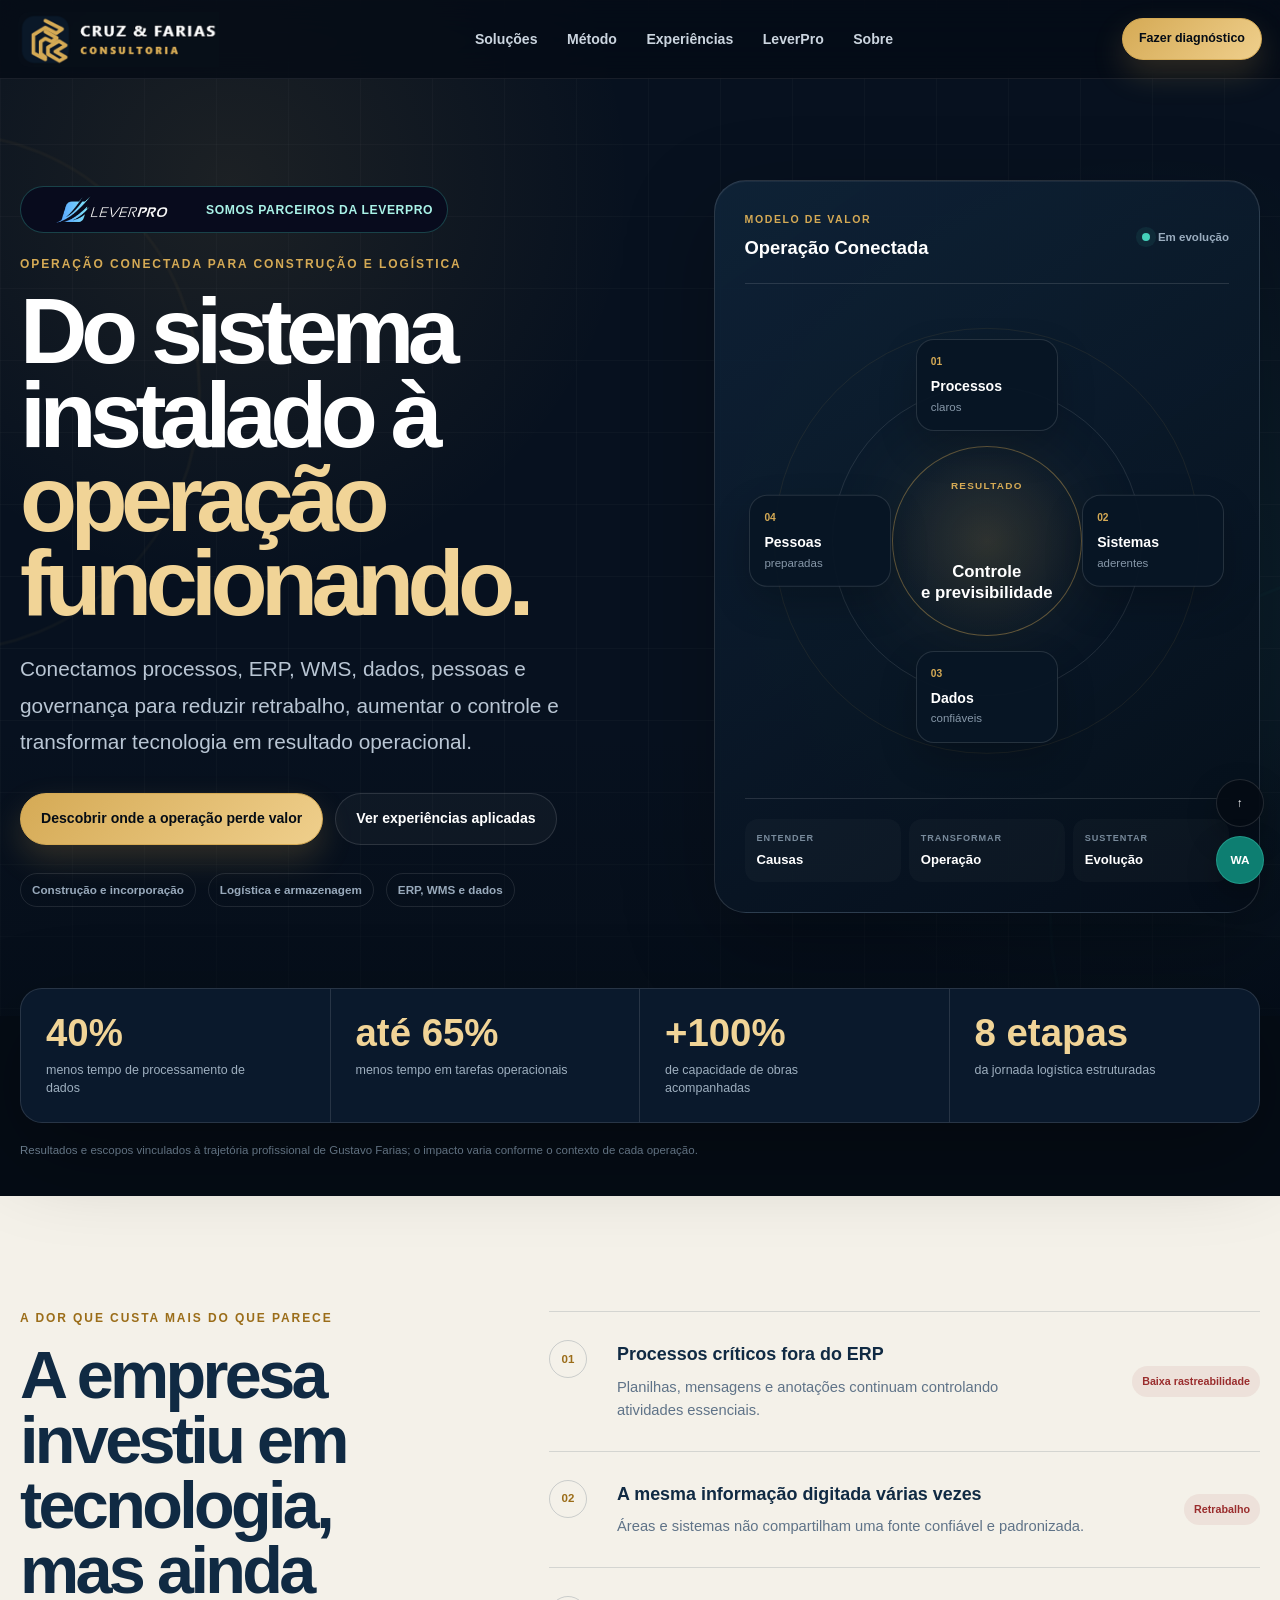
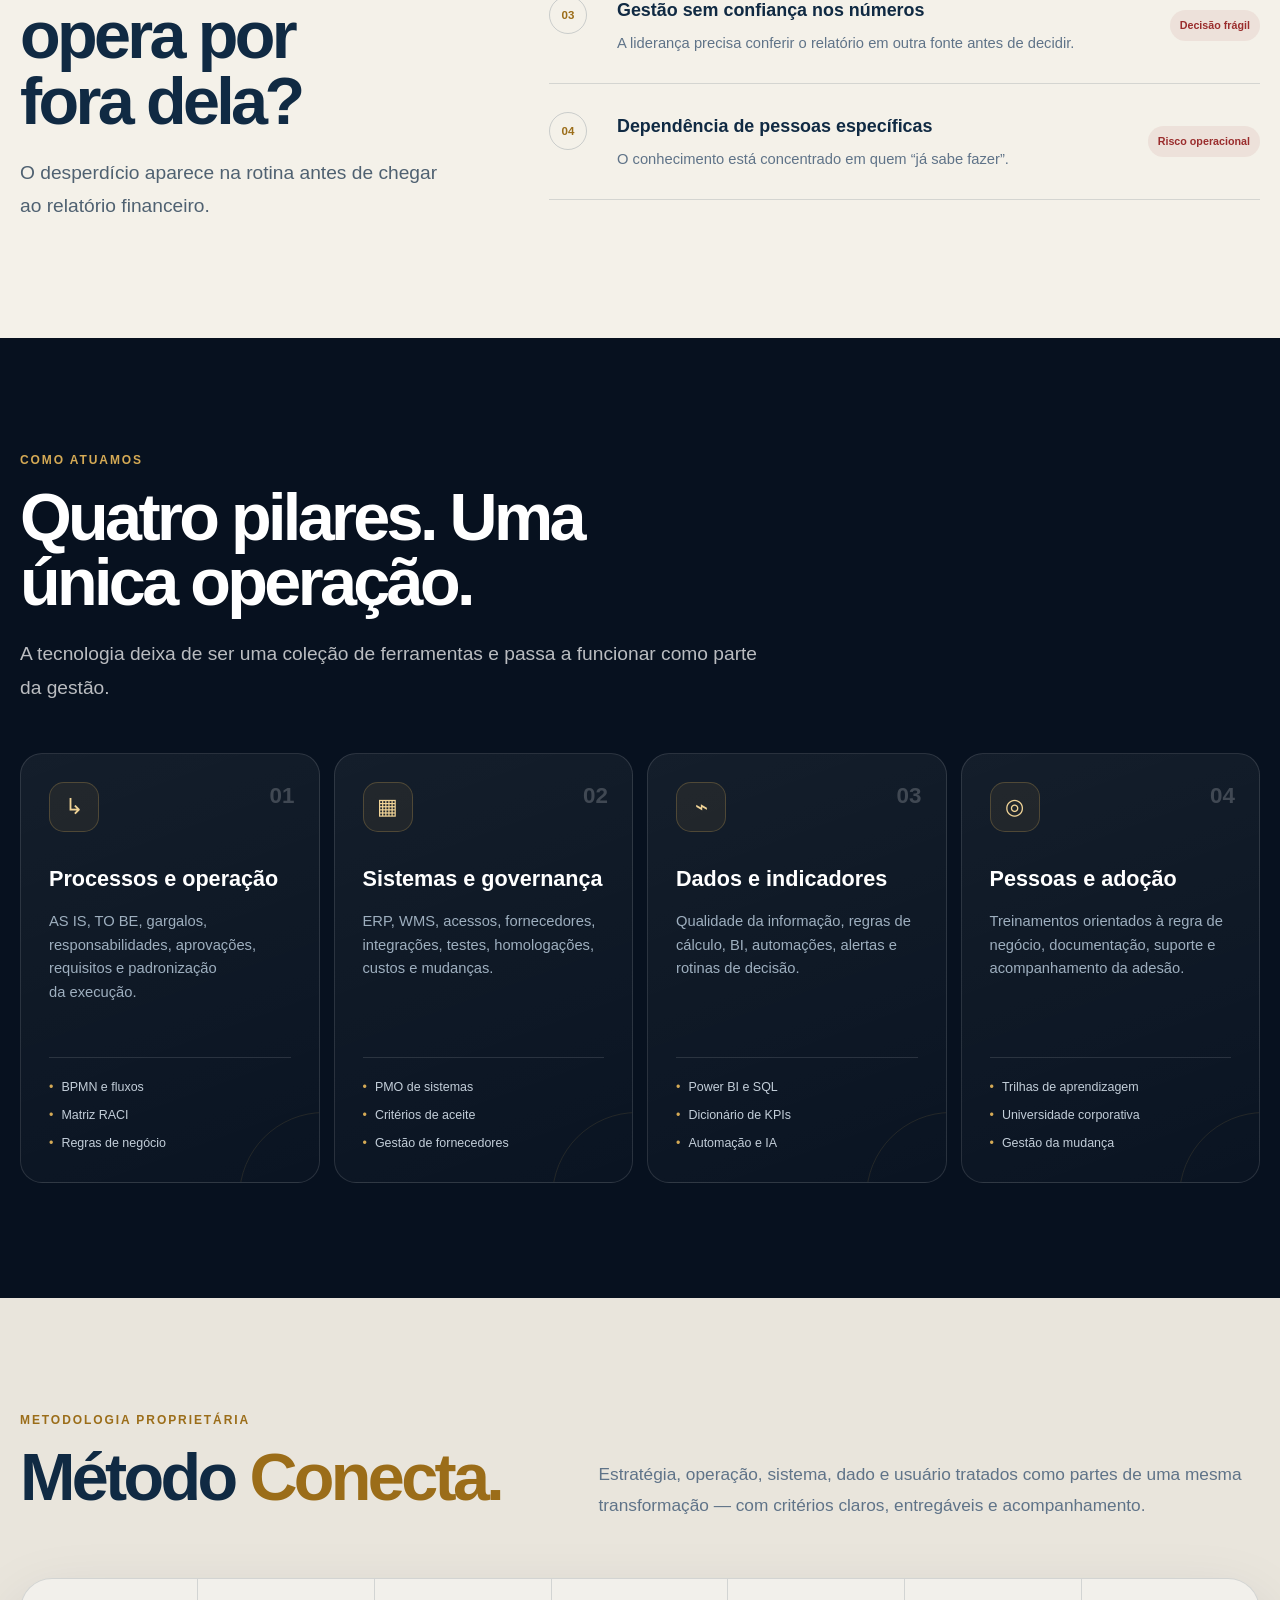
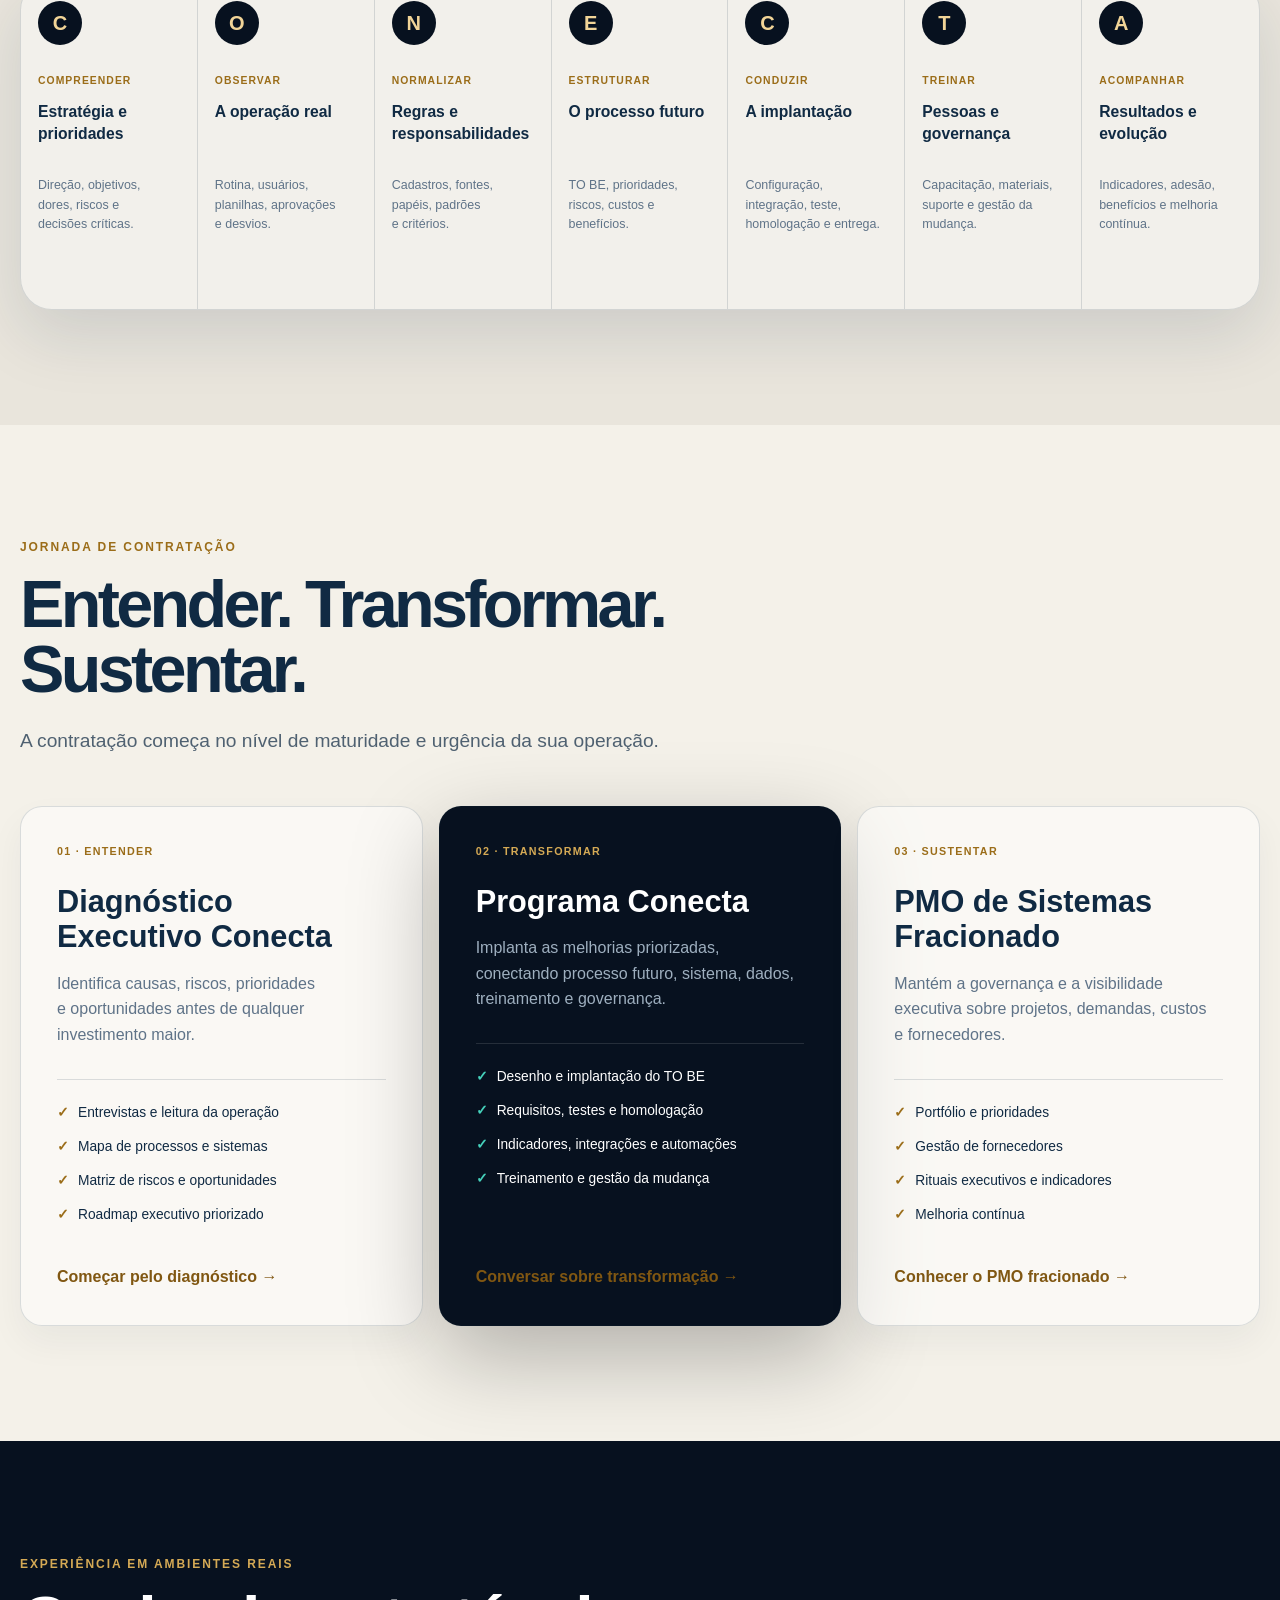
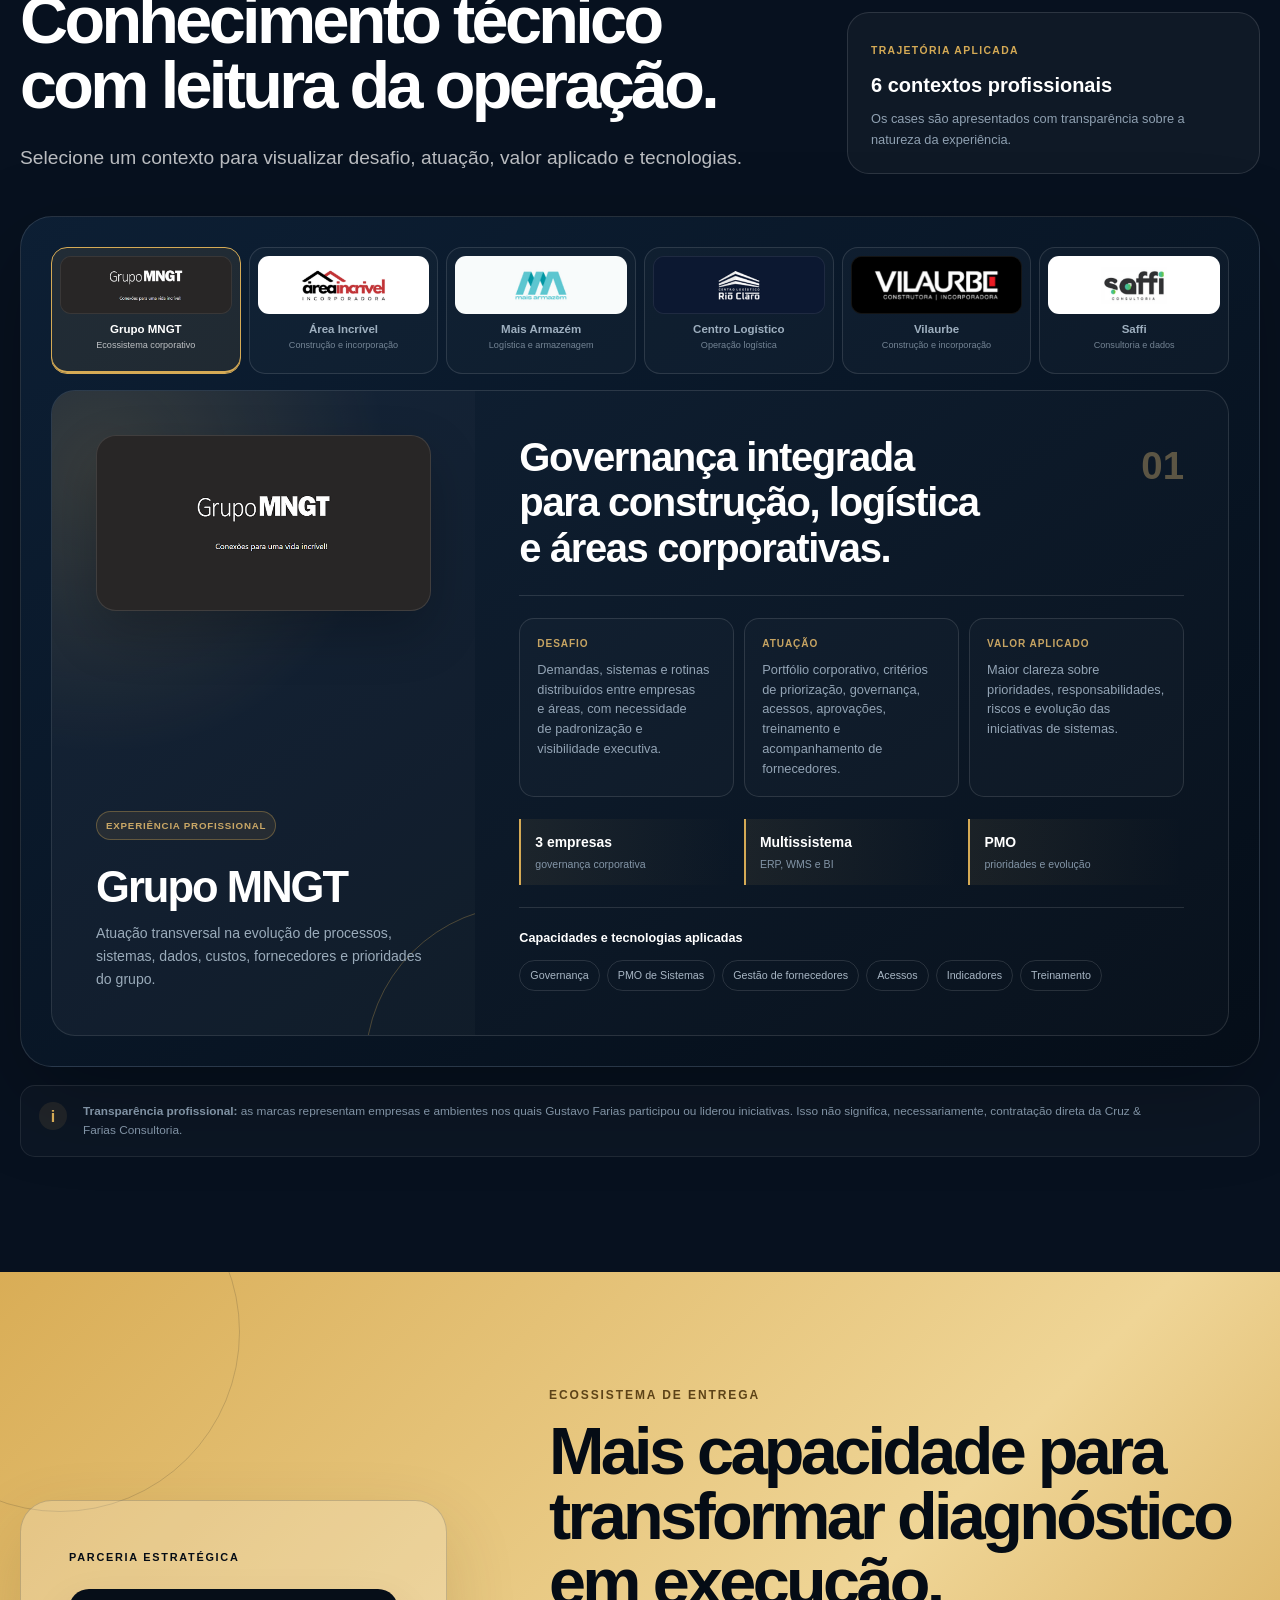
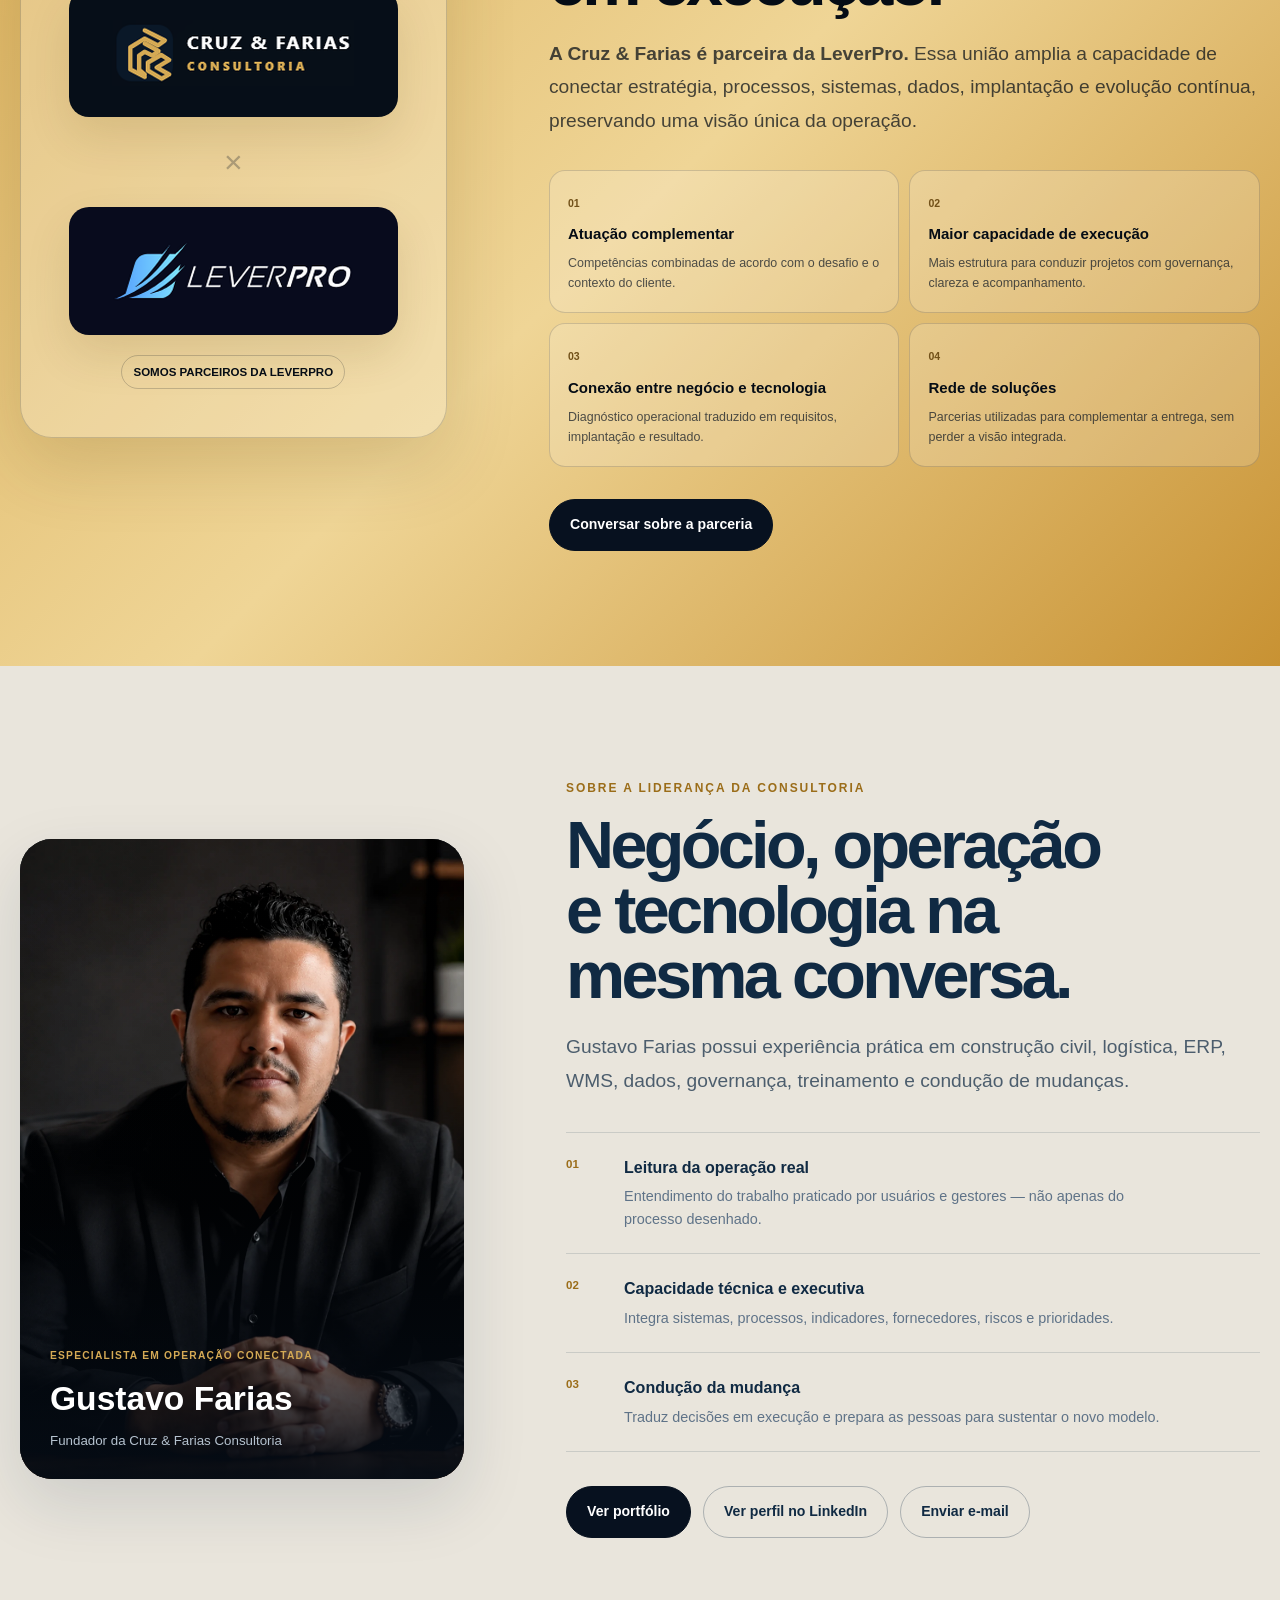
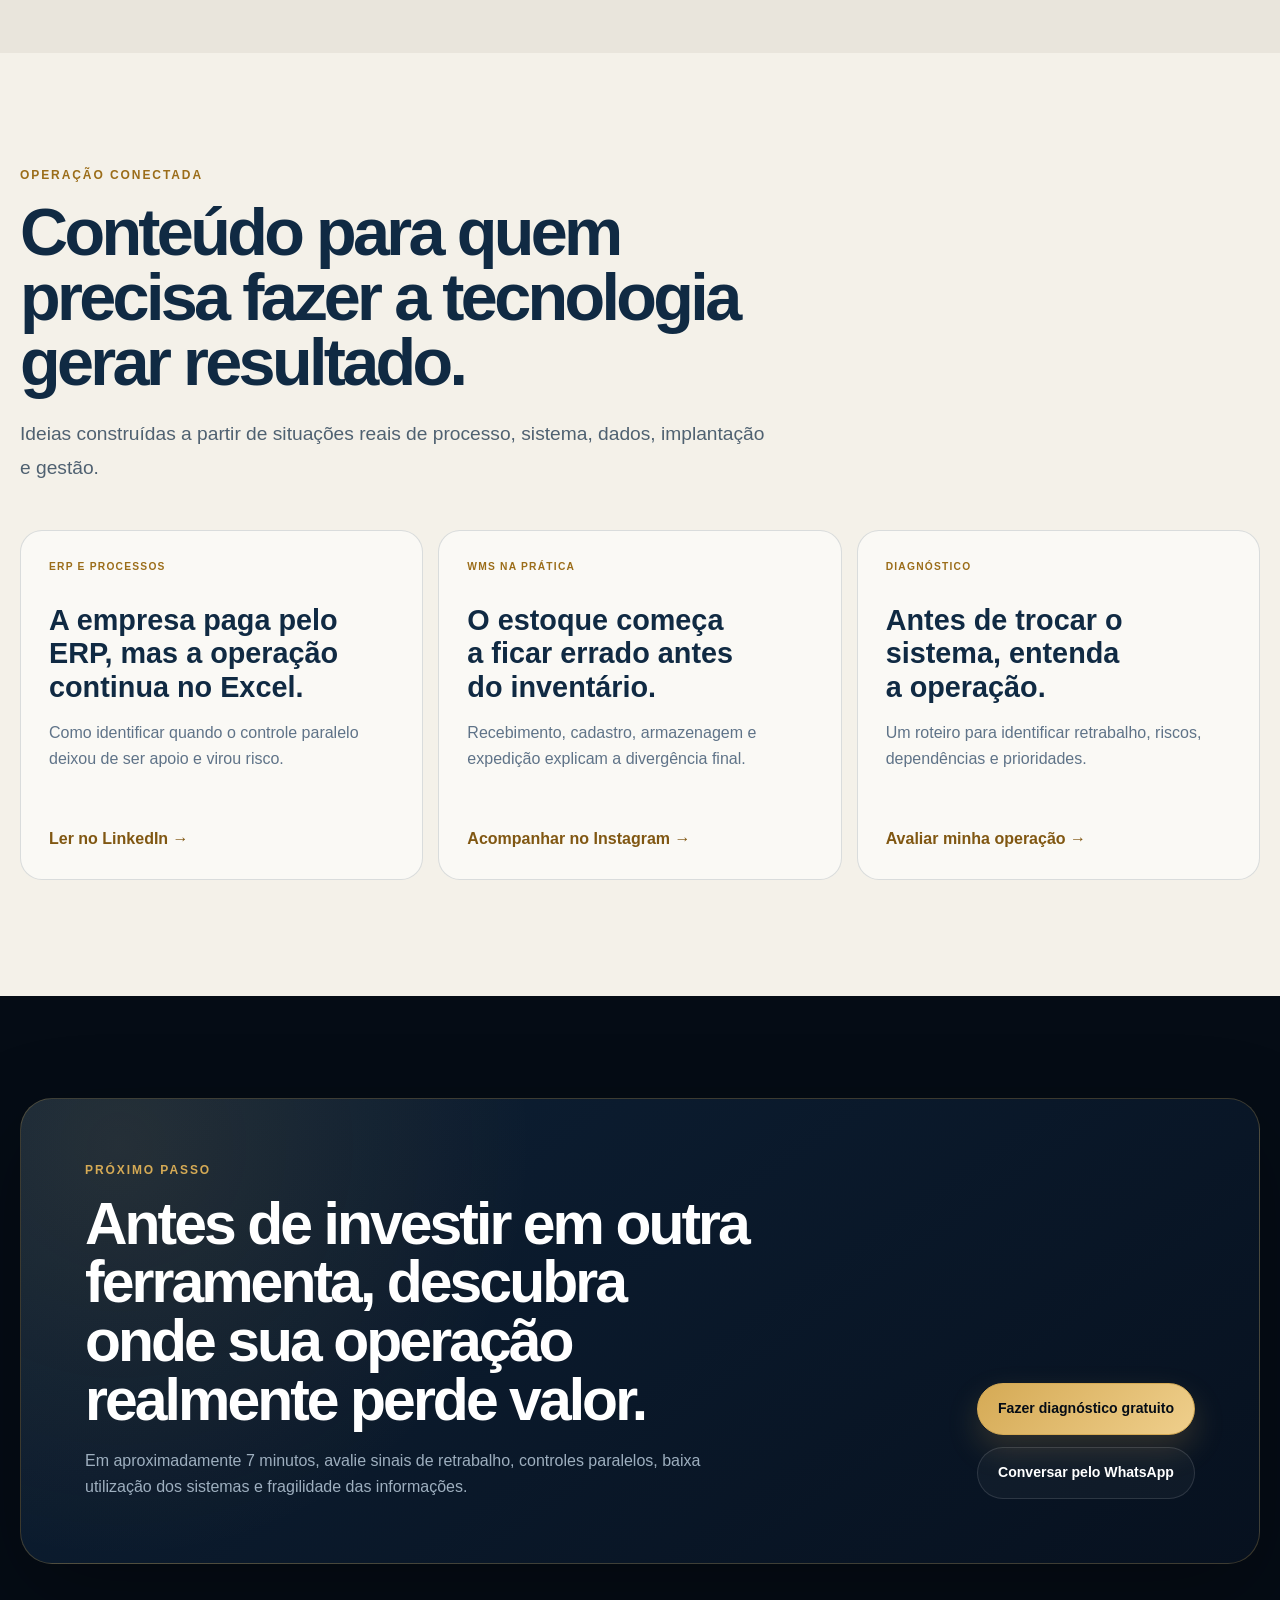
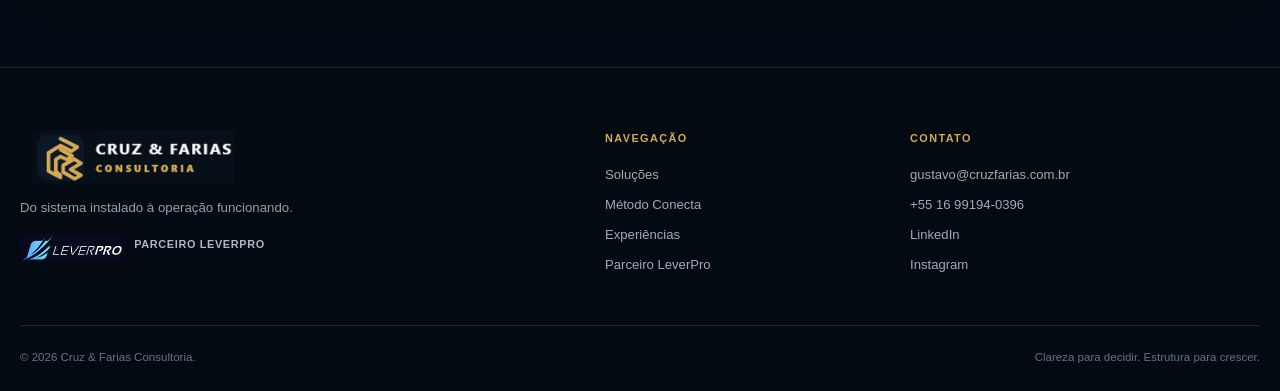
==== index.html @ ae90b36b "Update index.html" ====
<!doctype html>
<html lang="pt-BR">
<head>
  <meta charset="utf-8">
  <meta name="viewport" content="width=device-width, initial-scale=1, viewport-fit=cover">
  <meta name="theme-color" content="#07111f">
  <meta name="color-scheme" content="dark">

  <title>Cruz & Farias | Operação Conectada, ERP, WMS e Processos</title>
  <meta name="description" content="A Cruz & Farias conecta processos, ERP, WMS, dados, pessoas e governança para reduzir retrabalho e transformar sistemas em uma operação previsível.">
  <meta name="robots" content="index,follow,max-image-preview:large">
  <link rel="canonical" href="https://www.cruzfarias.com.br/">
  <!-- Identidade no navegador / favicon -->
  <link rel="icon" href="favicon.ico" sizes="any">
  <link rel="shortcut icon" href="favicon.ico" type="image/x-icon">
  <link rel="icon" href="assets/favicon.svg" type="image/svg+xml">
  <link rel="icon" href="assets/favicon-32x32.png" type="image/png" sizes="32x32">
  <link rel="icon" href="assets/favicon-16x16.png" type="image/png" sizes="16x16">
  <link rel="apple-touch-icon" href="assets/apple-touch-icon.png" sizes="180x180">
  <link rel="manifest" href="site.webmanifest">
  <link rel="preload" href="assets/gustavo-farias.webp" as="image" type="image/webp">

  <meta property="og:locale" content="pt_BR">
  <meta property="og:type" content="website">
  <meta property="og:site_name" content="Cruz & Farias Consultoria">
  <meta property="og:title" content="Cruz & Farias | Do sistema instalado à operação funcionando">
  <meta property="og:description" content="Processos claros, sistemas aderentes, dados confiáveis e pessoas preparadas.">
  <meta property="og:url" content="https://www.cruzfarias.com.br/">
  <meta property="og:image" content="https://www.cruzfarias.com.br/assets/og-image.png">
  <meta property="og:image:width" content="1200">
  <meta property="og:image:height" content="630">
  <meta property="og:image:alt" content="Cruz & Farias — Operação Conectada">

  <meta name="twitter:card" content="summary_large_image">
  <meta name="twitter:title" content="Cruz & Farias | Operação Conectada">
  <meta name="twitter:description" content="Do sistema instalado à operação funcionando.">
  <meta name="twitter:image" content="https://www.cruzfarias.com.br/assets/og-image.png">

  <link rel="stylesheet" href="styles.css">

  <script type="application/ld+json">
  {
    "@context": "https://schema.org",
    "@graph": [
      {
        "@type": ["Organization", "ProfessionalService"],
        "@id": "https://www.cruzfarias.com.br/#organization",
        "name": "Cruz & Farias Consultoria",
        "url": "https://www.cruzfarias.com.br/",
        "logo": "https://www.cruzfarias.com.br/assets/logo-cruz-farias.png",
        "image": "https://www.cruzfarias.com.br/assets/og-image.png",
        "email": "gustavo@cruzfarias.com.br",
        "telephone": "+55-16-99194-0396",
        "areaServed": "BR",
        "description": "Consultoria em operação conectada, processos, ERP, WMS, dados, governança, implantação e adoção.",
        "founder": {"@id": "https://www.cruzfarias.com.br/#gustavo"},
        "sameAs": [
          "https://www.linkedin.com/in/gustavohenriquefarias/",
          "https://www.instagram.com/gustavo_hfarias/",
          "https://www.facebook.com/profile.php?id=61571840070831"
        ],
        "knowsAbout": [
          "Transformação operacional",
          "ERP",
          "WMS",
          "Governança de sistemas",
          "Mapeamento de processos",
          "Business Intelligence",
          "Gestão da mudança"
        ],
        "hasOfferCatalog": {
          "@type": "OfferCatalog",
          "name": "Soluções Cruz & Farias",
          "itemListElement": [
            {"@type": "Offer", "itemOffered": {"@type": "Service", "name": "Diagnóstico Executivo Conecta"}},
            {"@type": "Offer", "itemOffered": {"@type": "Service", "name": "Programa Conecta"}},
            {"@type": "Offer", "itemOffered": {"@type": "Service", "name": "PMO de Sistemas Fracionado"}}
          ]
        }
      },
      {
        "@type": "Person",
        "@id": "https://www.cruzfarias.com.br/#gustavo",
        "name": "Gustavo Henrique Farias",
        "url": "https://www.cruzfarias.com.br/#sobre",
        "jobTitle": "Especialista em Operação Conectada",
        "image": "https://www.cruzfarias.com.br/assets/gustavo-farias-square.webp",
        "worksFor": {"@id": "https://www.cruzfarias.com.br/#organization"},
        "sameAs": [
          "https://www.linkedin.com/in/gustavohenriquefarias/",
          "https://www.instagram.com/gustavo_hfarias/"
        ]
      },
      {
        "@type": "WebSite",
        "@id": "https://www.cruzfarias.com.br/#website",
        "url": "https://www.cruzfarias.com.br/",
        "name": "Cruz & Farias Consultoria",
        "publisher": {"@id": "https://www.cruzfarias.com.br/#organization"},
        "inLanguage": "pt-BR"
      }
    ]
  }
  </script>

  <style>
    .partner-badge {
      background: rgb(8 11 29);
    }
  </style>

  <!-- Microsoft Clarity -->
  <script type="text/javascript">
    (function(c,l,a,r,i,t,y){
        c[a]=c[a]||function(){(c[a].q=c[a].q||[]).push(arguments)};
        t=l.createElement(r);t.async=1;t.src="https://www.clarity.ms/tag/"+i;
        y=l.getElementsByTagName(r)[0];y.parentNode.insertBefore(t,y);
    })(window, document, "clarity", "script", "xwqf83mrk9");
  </script>

</head>
<body>
  <a class="skip-link" href="#conteudo">Ir para o conteúdo</a>
  <div class="scroll-progress" id="scrollProgress" aria-hidden="true"></div>

  <header class="site-header" id="topo">
    <div class="header-shell">
      <a class="brand brand-image" href="#inicio" aria-label="Cruz & Farias Consultoria — início">
        <img src="assets/logo-cruz-farias.png" width="228" height="55" alt="Cruz & Farias Consultoria">
      </a>

      <nav class="desktop-nav" aria-label="Navegação principal">
        <a href="#solucoes">Soluções</a>
        <a href="#metodo">Método</a>
        <a href="#experiencias">Experiências</a>
        <a href="#leverpro">LeverPro</a>
        <a href="#sobre">Sobre</a>
      </nav>

      <div class="header-actions">
        <a class="button button-primary button-small header-cta" data-diagnostic data-placement="header" href="https://diagnostico-pi-one.vercel.app/">Fazer diagnóstico</a>
        <button class="menu-toggle" id="menuToggle" type="button" aria-expanded="false" aria-controls="mobileMenu">
          <span class="sr-only">Abrir menu</span>
          <span></span><span></span><span></span>
        </button>
      </div>
    </div>

    <nav class="mobile-menu" id="mobileMenu" aria-label="Navegação móvel" hidden>
      <a href="#solucoes">Soluções</a>
      <a href="#metodo">Método Conecta</a>
      <a href="#experiencias">Experiências</a>
      <a href="#leverpro">Parceria LeverPro</a>
      <a href="#sobre">Sobre Gustavo</a>
      <a data-diagnostic data-placement="menu_mobile" href="https://diagnostico-pi-one.vercel.app/">Fazer diagnóstico gratuito</a>
    </nav>
  </header>

  <main id="conteudo">
    <section class="hero section-dark" id="inicio">
      <div class="hero-orb hero-orb-one" aria-hidden="true"></div>
      <div class="hero-orb hero-orb-two" aria-hidden="true"></div>

      <div class="container hero-grid">
        <div class="hero-copy reveal">
          <a class="partner-badge partner-badge-logo" href="#leverpro" aria-label="Conheça a parceria estratégica entre Cruz & Farias e LeverPro">
            <img src="assets/logo-leverpro.png" width="184" height="44" alt="" aria-hidden="true">
            <span>Somos parceiros da LeverPro</span>
          </a>

          <p class="eyebrow">Operação Conectada para construção e logística</p>
          <h1>Do sistema instalado à <span>operação funcionando.</span></h1>
          <p class="hero-lead">Conectamos processos, ERP, WMS, dados, pessoas e governança para reduzir retrabalho, aumentar o controle e transformar tecnologia em resultado operacional.</p>

          <div class="hero-actions">
            <a class="button button-primary" data-diagnostic data-placement="hero" href="https://diagnostico-pi-one.vercel.app/">Descobrir onde a operação perde valor</a>
            <a class="button button-ghost" href="#experiencias">Ver experiências aplicadas</a>
          </div>

          <div class="hero-tags" aria-label="Áreas de atuação">
            <span>Construção e incorporação</span>
            <span>Logística e armazenagem</span>
            <span>ERP, WMS e dados</span>
          </div>
        </div>

        <aside class="operation-console reveal" aria-label="Modelo de Operação Conectada">
          <div class="console-header">
            <div>
              <small>MODELO DE VALOR</small>
              <strong>Operação Conectada</strong>
            </div>
            <span class="live-status"><i aria-hidden="true"></i> Em evolução</span>
          </div>

          <div class="console-core">
            <div class="core-ring ring-one" aria-hidden="true"></div>
            <div class="core-ring ring-two" aria-hidden="true"></div>
            <div class="core-center">
              <small>RESULTADO</small>
              <strong>Controle<br>e previsibilidade</strong>
            </div>
            <div class="core-node node-process"><span>01</span><strong>Processos</strong><small>claros</small></div>
            <div class="core-node node-system"><span>02</span><strong>Sistemas</strong><small>aderentes</small></div>
            <div class="core-node node-data"><span>03</span><strong>Dados</strong><small>confiáveis</small></div>
            <div class="core-node node-people"><span>04</span><strong>Pessoas</strong><small>preparadas</small></div>
          </div>

          <div class="console-footer">
            <div><small>ENTENDER</small><strong>Causas</strong></div>
            <div><small>TRANSFORMAR</small><strong>Operação</strong></div>
            <div><small>SUSTENTAR</small><strong>Evolução</strong></div>
          </div>
        </aside>
      </div>
    </section>

    <section class="proof-strip" aria-label="Indicadores da trajetória profissional">
      <div class="container proof-grid">
        <article><strong>40%</strong><span>menos tempo de processamento de dados</span></article>
        <article><strong>até 65%</strong><span>menos tempo em tarefas operacionais</span></article>
        <article><strong>+100%</strong><span>de capacidade de obras acompanhadas</span></article>
        <article><strong>8 etapas</strong><span>da jornada logística estruturadas</span></article>
      </div>
      <p class="proof-note container">Resultados e escopos vinculados à trajetória profissional de Gustavo Farias; o impacto varia conforme o contexto de cada operação.</p>
    </section>

    <section class="section section-light" id="problema">
      <div class="container split-heading">
        <div class="section-heading reveal">
          <p class="eyebrow">A dor que custa mais do que parece</p>
          <h2>A empresa investiu em tecnologia, mas ainda opera por fora dela?</h2>
          <p class="section-lead">O desperdício aparece na rotina antes de chegar ao relatório financeiro.</p>
        </div>

        <div class="problem-list reveal">
          <article class="problem-item">
            <span>01</span>
            <div><h3>Processos críticos fora do ERP</h3><p>Planilhas, mensagens e anotações continuam controlando atividades essenciais.</p></div>
            <strong>Baixa rastreabilidade</strong>
          </article>
          <article class="problem-item">
            <span>02</span>
            <div><h3>A mesma informação digitada várias vezes</h3><p>Áreas e sistemas não compartilham uma fonte confiável e padronizada.</p></div>
            <strong>Retrabalho</strong>
          </article>
          <article class="problem-item">
            <span>03</span>
            <div><h3>Gestão sem confiança nos números</h3><p>A liderança precisa conferir o relatório em outra fonte antes de decidir.</p></div>
            <strong>Decisão frágil</strong>
          </article>
          <article class="problem-item">
            <span>04</span>
            <div><h3>Dependência de pessoas específicas</h3><p>O conhecimento está concentrado em quem “já sabe fazer”.</p></div>
            <strong>Risco operacional</strong>
          </article>
        </div>
      </div>
    </section>

    <section class="section section-dark" id="solucoes">
      <div class="container">
        <div class="section-heading section-heading-wide reveal">
          <p class="eyebrow">Como atuamos</p>
          <h2>Quatro pilares. Uma única operação.</h2>
          <p class="section-lead">A tecnologia deixa de ser uma coleção de ferramentas e passa a funcionar como parte da gestão.</p>
        </div>

        <div class="pillar-grid">
          <article class="pillar-card reveal">
            <span class="card-number">01</span>
            <div class="card-icon" aria-hidden="true">↳</div>
            <h3>Processos e operação</h3>
            <p>AS IS, TO BE, gargalos, responsabilidades, aprovações, requisitos e padronização da execução.</p>
            <ul><li>BPMN e fluxos</li><li>Matriz RACI</li><li>Regras de negócio</li></ul>
          </article>
          <article class="pillar-card reveal">
            <span class="card-number">02</span>
            <div class="card-icon" aria-hidden="true">▦</div>
            <h3>Sistemas e governança</h3>
            <p>ERP, WMS, acessos, fornecedores, integrações, testes, homologações, custos e mudanças.</p>
            <ul><li>PMO de sistemas</li><li>Critérios de aceite</li><li>Gestão de fornecedores</li></ul>
          </article>
          <article class="pillar-card reveal">
            <span class="card-number">03</span>
            <div class="card-icon" aria-hidden="true">⌁</div>
            <h3>Dados e indicadores</h3>
            <p>Qualidade da informação, regras de cálculo, BI, automações, alertas e rotinas de decisão.</p>
            <ul><li>Power BI e SQL</li><li>Dicionário de KPIs</li><li>Automação e IA</li></ul>
          </article>
          <article class="pillar-card reveal">
            <span class="card-number">04</span>
            <div class="card-icon" aria-hidden="true">◎</div>
            <h3>Pessoas e adoção</h3>
            <p>Treinamentos orientados à regra de negócio, documentação, suporte e acompanhamento da adesão.</p>
            <ul><li>Trilhas de aprendizagem</li><li>Universidade corporativa</li><li>Gestão da mudança</li></ul>
          </article>
        </div>
      </div>
    </section>

    <section class="section section-soft" id="metodo">
      <div class="container">
        <div class="method-intro reveal">
          <div>
            <p class="eyebrow">Metodologia proprietária</p>
            <h2>Método <span>Conecta.</span></h2>
          </div>
          <p>Estratégia, operação, sistema, dado e usuário tratados como partes de uma mesma transformação — com critérios claros, entregáveis e acompanhamento.</p>
        </div>

        <div class="method-track" aria-label="Etapas do Método Conecta">
          <article class="method-step reveal"><b>C</b><span>Compreender</span><strong>Estratégia e prioridades</strong><p>Direção, objetivos, dores, riscos e decisões críticas.</p></article>
          <article class="method-step reveal"><b>O</b><span>Observar</span><strong>A operação real</strong><p>Rotina, usuários, planilhas, aprovações e desvios.</p></article>
          <article class="method-step reveal"><b>N</b><span>Normalizar</span><strong>Regras e responsabilidades</strong><p>Cadastros, fontes, papéis, padrões e critérios.</p></article>
          <article class="method-step reveal"><b>E</b><span>Estruturar</span><strong>O processo futuro</strong><p>TO BE, prioridades, riscos, custos e benefícios.</p></article>
          <article class="method-step reveal"><b>C</b><span>Conduzir</span><strong>A implantação</strong><p>Configuração, integração, teste, homologação e entrega.</p></article>
          <article class="method-step reveal"><b>T</b><span>Treinar</span><strong>Pessoas e governança</strong><p>Capacitação, materiais, suporte e gestão da mudança.</p></article>
          <article class="method-step reveal"><b>A</b><span>Acompanhar</span><strong>Resultados e evolução</strong><p>Indicadores, adesão, benefícios e melhoria contínua.</p></article>
        </div>
      </div>
    </section>

    <section class="section section-light" id="servicos">
      <div class="container">
        <div class="section-heading section-heading-wide reveal">
          <p class="eyebrow">Jornada de contratação</p>
          <h2>Entender. Transformar. Sustentar.</h2>
          <p class="section-lead">A contratação começa no nível de maturidade e urgência da sua operação.</p>
        </div>

        <div class="service-grid">
          <article class="service-card reveal">
            <span class="service-stage">01 · ENTENDER</span>
            <h3>Diagnóstico Executivo Conecta</h3>
            <p>Identifica causas, riscos, prioridades e oportunidades antes de qualquer investimento maior.</p>
            <ul><li>Entrevistas e leitura da operação</li><li>Mapa de processos e sistemas</li><li>Matriz de riscos e oportunidades</li><li>Roadmap executivo priorizado</li></ul>
            <a class="text-link" data-diagnostic data-placement="service_diagnostic" href="https://diagnostico-pi-one.vercel.app/">Começar pelo diagnóstico →</a>
          </article>

          <article class="service-card service-featured reveal">
            <span class="service-stage">02 · TRANSFORMAR</span>
            <h3>Programa Conecta</h3>
            <p>Implanta as melhorias priorizadas, conectando processo futuro, sistema, dados, treinamento e governança.</p>
            <ul><li>Desenho e implantação do TO BE</li><li>Requisitos, testes e homologação</li><li>Indicadores, integrações e automações</li><li>Treinamento e gestão da mudança</li></ul>
            <a class="text-link" data-whatsapp data-message="Olá, Gustavo. Gostaria de entender melhor o Programa Conecta." href="https://wa.me/5516991940396">Conversar sobre transformação →</a>
          </article>

          <article class="service-card reveal">
            <span class="service-stage">03 · SUSTENTAR</span>
            <h3>PMO de Sistemas Fracionado</h3>
            <p>Mantém a governança e a visibilidade executiva sobre projetos, demandas, custos e fornecedores.</p>
            <ul><li>Portfólio e prioridades</li><li>Gestão de fornecedores</li><li>Rituais executivos e indicadores</li><li>Melhoria contínua</li></ul>
            <a class="text-link" data-whatsapp data-message="Olá, Gustavo. Gostaria de conversar sobre PMO de Sistemas Fracionado." href="https://wa.me/5516991940396">Conhecer o PMO fracionado →</a>
          </article>
        </div>
      </div>
    </section>

    <section class="section section-dark cases-section" id="experiencias" data-cases>
      <div class="container">
        <div class="cases-heading reveal">
          <div>
            <p class="eyebrow">Experiência em ambientes reais</p>
            <h2>Conhecimento técnico com leitura da operação.</h2>
            <p class="section-lead">Selecione um contexto para visualizar desafio, atuação, valor aplicado e tecnologias.</p>
          </div>
          <aside class="cases-summary"><small>TRAJETÓRIA APLICADA</small><strong>6 contextos profissionais</strong><p>Os cases são apresentados com transparência sobre a natureza da experiência.</p></aside>
        </div>

        <div class="case-browser reveal">
          <div class="case-tabs" id="caseTabs" role="tablist" aria-label="Contextos profissionais"></div>
          <article class="case-panel" id="casePanel" role="tabpanel" tabindex="0" aria-live="polite"></article>
        </div>

        <div class="transparency-note reveal">
          <span aria-hidden="true">i</span>
          <p><strong>Transparência profissional:</strong> as marcas representam empresas e ambientes nos quais Gustavo Farias participou ou liderou iniciativas. Isso não significa, necessariamente, contratação direta da Cruz & Farias Consultoria.</p>
        </div>
      </div>
    </section>

    <section class="section leverpro-section" id="leverpro">
      <div class="container leverpro-grid">
        <div class="leverpro-wordmark leverpro-logos reveal" aria-label="Parceria estratégica Cruz & Farias e LeverPro">
          <small>PARCERIA ESTRATÉGICA</small>
          <div class="partner-logo-card partner-logo-card-dark">
            <img src="assets/logos/cruz-farias.png" width="1200" height="400" alt="Cruz & Farias Consultoria">
          </div>
          <span class="partner-symbol" aria-hidden="true">×</span>
          <div class="partner-logo-card partner-logo-card-leverpro">
            <img src="assets/logos/leverpro.png" width="1200" height="400" alt="LeverPro">
          </div>
          <em>Somos parceiros da LeverPro</em>
        </div>

        <div class="leverpro-content reveal">
          <p class="eyebrow">Ecossistema de entrega</p>
          <h2>Mais capacidade para transformar diagnóstico em execução.</h2>
          <p class="section-lead"><strong>A Cruz & Farias é parceira da LeverPro.</strong> Essa união amplia a capacidade de conectar estratégia, processos, sistemas, dados, implantação e evolução contínua, preservando uma visão única da operação.</p>

          <div class="partner-benefits">
            <article><span>01</span><strong>Atuação complementar</strong><p>Competências combinadas de acordo com o desafio e o contexto do cliente.</p></article>
            <article><span>02</span><strong>Maior capacidade de execução</strong><p>Mais estrutura para conduzir projetos com governança, clareza e acompanhamento.</p></article>
            <article><span>03</span><strong>Conexão entre negócio e tecnologia</strong><p>Diagnóstico operacional traduzido em requisitos, implantação e resultado.</p></article>
            <article><span>04</span><strong>Rede de soluções</strong><p>Parcerias utilizadas para complementar a entrega, sem perder a visão integrada.</p></article>
          </div>

          <a class="button button-dark" data-whatsapp data-message="Olá, Gustavo. Conheci a parceria da Cruz & Farias com a LeverPro e gostaria de conversar sobre uma oportunidade." href="https://wa.me/5516991940396">Conversar sobre a parceria</a>
        </div>
      </div>
    </section>

    <section class="section section-soft" id="sobre">
      <div class="container about-grid">
        <article class="profile-card reveal">
          <div class="profile-visual">
            <picture>
              <source srcset="assets/gustavo-farias.webp" type="image/webp">
              <img src="assets/gustavo-farias.jpg" alt="Gustavo Farias, fundador da Cruz & Farias Consultoria" width="1200" height="1500" loading="lazy" decoding="async">
            </picture>
            <div class="profile-overlay"></div>
            <div class="profile-caption">
              <span>ESPECIALISTA EM OPERAÇÃO CONECTADA</span>
              <strong>Gustavo Farias</strong>
              <small>Fundador da Cruz & Farias Consultoria</small>
            </div>
          </div>
        </article>

        <div class="about-content reveal">
          <p class="eyebrow">Sobre a liderança da consultoria</p>
          <h2>Negócio, operação e tecnologia na mesma conversa.</h2>
          <p class="section-lead">Gustavo Farias possui experiência prática em construção civil, logística, ERP, WMS, dados, governança, treinamento e condução de mudanças.</p>

          <div class="about-points">
            <article><span>01</span><div><strong>Leitura da operação real</strong><p>Entendimento do trabalho praticado por usuários e gestores — não apenas do processo desenhado.</p></div></article>
            <article><span>02</span><div><strong>Capacidade técnica e executiva</strong><p>Integra sistemas, processos, indicadores, fornecedores, riscos e prioridades.</p></div></article>
            <article><span>03</span><div><strong>Condução da mudança</strong><p>Traduz decisões em execução e prepara as pessoas para sustentar o novo modelo.</p></div></article>
          </div>

          <div class="about-actions">
            <a class="button button-dark" href="https://gustavoanalytics.github.io/MEUPORTIFOLIO/#top" target="_blank" rel="noopener noreferrer">Ver portfólio</a>
            <a class="button button-outline-dark" href="https://www.linkedin.com/in/gustavohenriquefarias/" target="_blank" rel="noopener noreferrer">Ver perfil no LinkedIn</a>
            <a class="button button-outline-dark" href="mailto:gustavo@cruzfarias.com.br">Enviar e-mail</a>
          </div>
        </div>
      </div>
    </section>

    <section class="section section-light insights-section" id="conteudos">
      <div class="container">
        <div class="section-heading section-heading-wide reveal">
          <p class="eyebrow">Operação Conectada</p>
          <h2>Conteúdo para quem precisa fazer a tecnologia gerar resultado.</h2>
          <p class="section-lead">Ideias construídas a partir de situações reais de processo, sistema, dados, implantação e gestão.</p>
        </div>

        <div class="insight-grid">
          <a class="insight-card reveal" href="https://www.linkedin.com/in/gustavohenriquefarias/" target="_blank" rel="noopener noreferrer">
            <small>ERP E PROCESSOS</small><h3>A empresa paga pelo ERP, mas a operação continua no Excel.</h3><p>Como identificar quando o controle paralelo deixou de ser apoio e virou risco.</p><span>Ler no LinkedIn →</span>
          </a>
          <a class="insight-card reveal" href="https://www.instagram.com/gustavo_hfarias/" target="_blank" rel="noopener noreferrer">
            <small>WMS NA PRÁTICA</small><h3>O estoque começa a ficar errado antes do inventário.</h3><p>Recebimento, cadastro, armazenagem e expedição explicam a divergência final.</p><span>Acompanhar no Instagram →</span>
          </a>
          <a class="insight-card reveal" data-diagnostic data-placement="content" href="https://diagnostico-pi-one.vercel.app/">
            <small>DIAGNÓSTICO</small><h3>Antes de trocar o sistema, entenda a operação.</h3><p>Um roteiro para identificar retrabalho, riscos, dependências e prioridades.</p><span>Avaliar minha operação →</span>
          </a>
        </div>
      </div>
    </section>

    <section class="final-cta" id="diagnostico">
      <div class="container final-cta-box reveal">
        <div>
          <p class="eyebrow">Próximo passo</p>
          <h2>Antes de investir em outra ferramenta, descubra onde sua operação realmente perde valor.</h2>
          <p>Em aproximadamente 7 minutos, avalie sinais de retrabalho, controles paralelos, baixa utilização dos sistemas e fragilidade das informações.</p>
        </div>
        <div class="final-actions">
          <a class="button button-primary" data-diagnostic data-placement="final" href="https://diagnostico-pi-one.vercel.app/">Fazer diagnóstico gratuito</a>
          <a class="button button-ghost" data-whatsapp data-message="Olá, Gustavo. Conheci o site da Cruz & Farias e gostaria de conversar sobre minha operação." href="https://wa.me/5516991940396">Conversar pelo WhatsApp</a>
        </div>
      </div>
    </section>
  </main>

  <footer class="site-footer">
    <div class="container footer-grid">
      <div class="footer-brand footer-brand-logo">
        <img src="assets/logo-cruz-farias.png" width="228" height="55" alt="Cruz & Farias Consultoria">
        <p>Do sistema instalado à operação funcionando.</p>
        <span class="footer-partner"><img src="assets/logo-leverpro.png" width="138" height="33" alt="LeverPro"> <strong>Parceiro LeverPro</strong></span>
      </div>

      <div class="footer-links">
        <strong>Navegação</strong>
        <a href="#solucoes">Soluções</a>
        <a href="#metodo">Método Conecta</a>
        <a href="#experiencias">Experiências</a>
        <a href="#leverpro">Parceiro LeverPro</a>
      </div>

      <div class="footer-links">
        <strong>Contato</strong>
        <a href="mailto:gustavo@cruzfarias.com.br">gustavo@cruzfarias.com.br</a>
        <a href="tel:+5516991940396">+55 16 99194-0396</a>
        <a href="https://www.linkedin.com/in/gustavohenriquefarias/" target="_blank" rel="noopener noreferrer">LinkedIn</a>
        <a href="https://www.instagram.com/gustavo_hfarias/" target="_blank" rel="noopener noreferrer">Instagram</a>
      </div>
    </div>

    <div class="container footer-bottom">
      <span>© <span id="currentYear"></span> Cruz & Farias Consultoria.</span>
      <span>Clareza para decidir. Estrutura para crescer.</span>
    </div>
  </footer>

  <div class="floating-actions" aria-label="Ações rápidas">
    <a class="floating-button back-top" id="backTop" href="#inicio" aria-label="Voltar ao início">↑</a>
    <a class="floating-button whatsapp" data-whatsapp data-message="Olá, Gustavo. Conheci o site da Cruz & Farias e gostaria de entender melhor a atuação." href="https://wa.me/5516991940396" aria-label="Conversar pelo WhatsApp">WA</a>
  </div>

  <noscript>
    <div class="noscript">Este site funciona melhor com JavaScript habilitado. Os links de contato continuam disponíveis no rodapé.</div>
  </noscript>

  <script src="script.js" defer></script>
</body>
</html>
---- styles.css ----
:root {
  --navy-950: #050c15;
  --navy-900: #07111f;
  --navy-850: #0a1828;
  --navy-800: #0d2035;
  --navy-700: #17324e;
  --ink: #102a43;
  --muted-dark: #91a3b7;
  --muted: #5f7388;
  --paper: #f4f1e9;
  --paper-2: #e9e4d9;
  --white: #ffffff;
  --gold: #d5aa55;
  --gold-light: #f1d497;
  --teal: #45d1bb;
  --teal-dark: #0f8f80;
  --line-dark: rgba(255, 255, 255, 0.12);
  --line-light: rgba(16, 42, 67, 0.14);
  --shadow-dark: 0 30px 90px rgba(0, 0, 0, 0.28);
  --shadow-light: 0 25px 65px rgba(16, 42, 67, 0.13);
  --radius-sm: 14px;
  --radius-md: 22px;
  --radius-lg: 32px;
  --header-height: 78px;
  --container: 1240px;
  --font-sans: Inter, ui-sans-serif, -apple-system, BlinkMacSystemFont, "Segoe UI", sans-serif;
  --font-display: Manrope, Inter, ui-sans-serif, -apple-system, BlinkMacSystemFont, "Segoe UI", sans-serif;
}

*, *::before, *::after { box-sizing: border-box; }

html {
  width: 100%;
  max-width: 100%;
  scroll-behavior: smooth;
  scroll-padding-top: calc(var(--header-height) + 18px);
  overflow-x: hidden;
  text-size-adjust: 100%;
  -webkit-text-size-adjust: 100%;
}

body {
  width: 100%;
  max-width: 100%;
  min-width: 0;
  margin: 0;
  overflow-x: hidden;
  background: var(--navy-950);
  color: var(--white);
  font-family: var(--font-sans);
  font-size: 16px;
  line-height: 1.6;
  -webkit-font-smoothing: antialiased;
  text-rendering: optimizeLegibility;
}

body.menu-open { overflow: hidden; }

img, svg, video, canvas, iframe { display: block; max-width: 100%; }
img { height: auto; }
button, input, textarea, select { font: inherit; }
button, a { -webkit-tap-highlight-color: transparent; }
a { color: inherit; text-decoration: none; }
button { border: 0; }

h1, h2, h3, h4, p, ul { margin-top: 0; }
h1, h2, h3, h4 { font-family: var(--font-display); text-wrap: balance; }
p, li { text-wrap: pretty; }

::selection { background: var(--gold); color: var(--navy-950); }

.sr-only {
  position: absolute !important;
  width: 1px !important;
  height: 1px !important;
  padding: 0 !important;
  margin: -1px !important;
  overflow: hidden !important;
  clip: rect(0, 0, 0, 0) !important;
  white-space: nowrap !important;
  border: 0 !important;
}

.skip-link {
  position: fixed;
  top: 12px;
  left: 12px;
  z-index: 9999;
  transform: translateY(-180%);
  padding: 10px 14px;
  border-radius: 10px;
  background: var(--gold);
  color: var(--navy-950);
  font-weight: 800;
  transition: transform .2s ease;
}
.skip-link:focus { transform: translateY(0); }

.scroll-progress {
  position: fixed;
  inset: 0 auto auto 0;
  z-index: 1000;
  width: 0;
  height: 3px;
  background: linear-gradient(90deg, var(--gold), var(--teal));
  box-shadow: 0 0 20px rgba(213, 170, 85, .6);
}

.container {
  width: min(calc(100% - 40px), var(--container));
  margin-inline: auto;
}

.section { position: relative; padding: clamp(88px, 9vw, 150px) 0; }
.section-dark { background: var(--navy-900); color: var(--white); }
.section-light { background: var(--paper); color: var(--ink); }
.section-soft { background: #e9e5dc; color: var(--ink); }

.eyebrow {
  margin-bottom: 16px;
  color: var(--gold);
  font-size: .75rem;
  font-weight: 900;
  letter-spacing: .16em;
  line-height: 1.3;
  text-transform: uppercase;
}
.section-light .eyebrow,
.section-soft .eyebrow { color: #9b6d19; }

.section-heading { max-width: 680px; }
.section-heading-wide { max-width: 860px; }
.section-heading h2,
.method-intro h2,
.cases-heading h2,
.leverpro-content h2,
.about-content h2 {
  margin-bottom: 22px;
  font-size: clamp(2.2rem, 5.2vw, 4.7rem);
  line-height: .98;
  letter-spacing: -.055em;
}
.section-lead {
  max-width: 760px;
  margin-bottom: 0;
  color: currentColor;
  font-size: clamp(1rem, 1.8vw, 1.2rem);
  line-height: 1.75;
  opacity: .72;
}

/* Header */
.site-header {
  position: fixed;
  inset: 0 0 auto;
  z-index: 900;
  border-bottom: 1px solid rgba(255,255,255,.08);
  background: rgba(5, 12, 21, .82);
  backdrop-filter: blur(18px) saturate(140%);
  transition: background .25s ease, box-shadow .25s ease;
}
.site-header.scrolled {
  background: rgba(5, 12, 21, .96);
  box-shadow: 0 16px 45px rgba(0,0,0,.24);
}
.header-shell {
  display: flex;
  align-items: center;
  justify-content: space-between;
  width: min(calc(100% - 36px), 1380px);
  min-height: var(--header-height);
  margin-inline: auto;
  gap: 24px;
}
.brand { display: inline-flex; align-items: center; gap: 12px; min-width: 0; }
.brand img { flex: 0 0 46px; width: 46px; height: 46px; }
.brand-text { display: grid; min-width: 0; line-height: 1; }
.brand-text strong { font-size: .94rem; letter-spacing: .12em; white-space: nowrap; }
.brand-text small { margin-top: 6px; color: var(--gold); font-size: .62rem; font-weight: 800; letter-spacing: .25em; }
.desktop-nav { display: flex; align-items: center; justify-content: center; gap: clamp(16px, 2.3vw, 34px); }
.desktop-nav a { position: relative; color: #cbd5df; font-size: .88rem; font-weight: 700; white-space: nowrap; transition: color .2s ease; }
.desktop-nav a::after { content: ""; position: absolute; left: 0; right: 0; bottom: -9px; height: 2px; border-radius: 2px; background: var(--gold); transform: scaleX(0); transition: transform .2s ease; }
.desktop-nav a:hover, .desktop-nav a:focus-visible { color: var(--white); }
.desktop-nav a:hover::after, .desktop-nav a:focus-visible::after { transform: scaleX(1); }
.header-actions { display: flex; align-items: center; gap: 10px; }
.menu-toggle {
  display: none;
  width: 46px;
  height: 46px;
  padding: 12px;
  border: 1px solid var(--line-dark);
  border-radius: 50%;
  background: rgba(255,255,255,.04);
  cursor: pointer;
}
.menu-toggle span:not(.sr-only) { display: block; width: 100%; height: 2px; margin: 4px 0; border-radius: 2px; background: var(--white); transition: transform .2s ease, opacity .2s ease; }
.menu-toggle[aria-expanded="true"] span:nth-of-type(2) { transform: translateY(6px) rotate(45deg); }
.menu-toggle[aria-expanded="true"] span:nth-of-type(3) { opacity: 0; }
.menu-toggle[aria-expanded="true"] span:nth-of-type(4) { transform: translateY(-6px) rotate(-45deg); }
.mobile-menu {
  position: fixed;
  inset: var(--header-height) 0 0;
  z-index: 880;
  display: grid;
  align-content: start;
  gap: 4px;
  padding: 22px max(20px, env(safe-area-inset-right)) 40px max(20px, env(safe-area-inset-left));
  background: rgba(5, 12, 21, .99);
  overflow-y: auto;
}
.mobile-menu[hidden] { display: none; }
.mobile-menu a { padding: 16px 10px; border-bottom: 1px solid var(--line-dark); color: #e6edf4; font-family: var(--font-display); font-size: 1.25rem; font-weight: 800; }
.mobile-menu a:last-child { margin-top: 14px; border: 1px solid rgba(213,170,85,.4); border-radius: 14px; background: rgba(213,170,85,.1); color: var(--gold-light); text-align: center; }

/* Buttons */
.button {
  display: inline-flex;
  align-items: center;
  justify-content: center;
  min-height: 52px;
  padding: 13px 20px;
  border: 1px solid var(--line-dark);
  border-radius: 999px;
  font-size: .88rem;
  font-weight: 850;
  line-height: 1.25;
  text-align: center;
  transition: transform .2s ease, background .2s ease, color .2s ease, border-color .2s ease, box-shadow .2s ease;
}
.button:hover { transform: translateY(-2px); }
.button:focus-visible, a:focus-visible, button:focus-visible { outline: 3px solid rgba(69,209,187,.55); outline-offset: 3px; }
.button-small { min-height: 42px; padding: 9px 16px; font-size: .78rem; }
.button-primary { border-color: var(--gold); background: linear-gradient(135deg, #d5aa55, #efcf8c); color: var(--navy-950); box-shadow: 0 14px 32px rgba(213,170,85,.2); }
.button-primary:hover { box-shadow: 0 18px 40px rgba(213,170,85,.3); }
.button-ghost { background: rgba(255,255,255,.035); color: var(--white); }
.button-ghost:hover { border-color: rgba(255,255,255,.3); background: rgba(255,255,255,.08); }
.button-dark { border-color: var(--navy-900); background: var(--navy-900); color: var(--white); }
.button-outline-dark { border-color: rgba(16,42,67,.28); color: var(--ink); background: transparent; }
.text-link { display: inline-flex; margin-top: auto; padding-top: 22px; color: var(--gold-light); font-weight: 850; }
.section-light .text-link { color: #805712; }

/* Hero */
.hero {
  position: relative;
  display: grid;
  align-items: center;
  min-height: 100svh;
  padding: calc(var(--header-height) + clamp(70px, 8vw, 120px)) 0 clamp(70px, 8vw, 110px);
  overflow: hidden;
  isolation: isolate;
  background:
    linear-gradient(rgba(255,255,255,.025) 1px, transparent 1px),
    linear-gradient(90deg, rgba(255,255,255,.025) 1px, transparent 1px),
    radial-gradient(circle at 18% 18%, rgba(213,170,85,.10), transparent 30%),
    radial-gradient(circle at 90% 58%, rgba(69,209,187,.08), transparent 34%),
    var(--navy-900);
  background-size: 72px 72px, 72px 72px, auto, auto, auto;
}
.hero::after { content: ""; position: absolute; inset: auto 0 0; height: 28%; background: linear-gradient(transparent, rgba(5,12,21,.55)); pointer-events: none; }
.hero-orb { position: absolute; z-index: -1; border-radius: 50%; filter: blur(1px); pointer-events: none; }
.hero-orb-one { width: 520px; height: 520px; left: -320px; top: 13%; border: 1px solid rgba(213,170,85,.16); }
.hero-orb-two { width: 700px; height: 700px; right: -470px; bottom: -250px; border: 1px solid rgba(69,209,187,.09); }
.hero-grid { position: relative; z-index: 1; display: grid; grid-template-columns: minmax(0, 1.05fr) minmax(440px, .95fr); gap: clamp(48px, 7vw, 110px); align-items: center; }
.partner-badge { display: inline-flex; align-items: center; gap: 9px; min-height: 34px; margin-bottom: 24px; padding: 6px 12px; border: 1px solid rgba(69,209,187,.28); border-radius: 999px; background: rgba(69,209,187,.08); color: #a9f2e7; font-size: .76rem; font-weight: 850; letter-spacing: .05em; text-transform: uppercase; }
.partner-dot { width: 8px; height: 8px; border-radius: 50%; background: var(--teal); box-shadow: 0 0 0 5px rgba(69,209,187,.10); }
.hero h1 { max-width: 760px; margin-bottom: 26px; font-size: clamp(3.2rem, 7.3vw, 7.2rem); line-height: .9; letter-spacing: -.07em; }
.hero h1 span { display: block; color: var(--gold-light); }
.hero-lead { max-width: 720px; margin-bottom: 32px; color: #b9c6d4; font-size: clamp(1.08rem, 2vw, 1.3rem); line-height: 1.75; }
.hero-actions, .hero-tags, .about-actions, .final-actions { display: flex; flex-wrap: wrap; gap: 12px; }
.hero-tags { margin-top: 28px; }
.hero-tags span { padding: 7px 11px; border: 1px solid rgba(255,255,255,.1); border-radius: 999px; color: #99aabc; font-size: .73rem; font-weight: 750; }

.operation-console { min-width: 0; padding: clamp(20px, 3vw, 30px); border: 1px solid rgba(255,255,255,.13); border-radius: var(--radius-lg); background: linear-gradient(145deg, rgba(15,35,56,.94), rgba(5,14,25,.96)); box-shadow: var(--shadow-dark), inset 0 1px 0 rgba(255,255,255,.06); }
.console-header { display: flex; align-items: center; justify-content: space-between; gap: 20px; padding-bottom: 20px; border-bottom: 1px solid var(--line-dark); }
.console-header div { display: grid; gap: 5px; }
.console-header small { color: var(--gold); font-size: .66rem; font-weight: 900; letter-spacing: .15em; }
.console-header strong { font-size: 1.15rem; }
.live-status { display: inline-flex; align-items: center; gap: 8px; color: #9badbf; font-size: .72rem; font-weight: 800; }
.live-status i { width: 8px; height: 8px; border-radius: 50%; background: var(--teal); box-shadow: 0 0 0 6px rgba(69,209,187,.08); }
.console-core { position: relative; min-height: 470px; margin: 22px 0; }
.core-ring { position: absolute; inset: 50%; border: 1px solid rgba(255,255,255,.10); border-radius: 50%; transform: translate(-50%, -50%); }
.ring-one { width: 64%; aspect-ratio: 1; }
.ring-two { width: 88%; aspect-ratio: 1; border-color: rgba(213,170,85,.09); }
.core-center { position: absolute; inset: 50% auto auto 50%; z-index: 2; display: grid; place-items: center; width: 190px; aspect-ratio: 1; border: 1px solid rgba(213,170,85,.42); border-radius: 50%; background: radial-gradient(circle, rgba(213,170,85,.18), rgba(213,170,85,.035) 68%); text-align: center; transform: translate(-50%, -50%); box-shadow: 0 0 80px rgba(213,170,85,.08); }
.core-center small { color: var(--gold); font-size: .62rem; font-weight: 900; letter-spacing: .13em; }
.core-center strong { margin-top: 6px; font-size: 1.05rem; line-height: 1.25; }
.core-node { position: absolute; z-index: 3; display: grid; width: 142px; min-height: 92px; padding: 14px; border: 1px solid var(--line-dark); border-radius: 18px; background: rgba(8,22,37,.94); box-shadow: 0 16px 38px rgba(0,0,0,.2); }
.core-node span { color: var(--gold); font-size: .64rem; font-weight: 900; }
.core-node strong { margin-top: 5px; font-size: .88rem; }
.core-node small { color: #8798a9; font-size: .72rem; }
.node-process { top: 7%; left: 50%; transform: translateX(-50%); }
.node-system { top: 50%; right: 1%; transform: translateY(-50%); }
.node-data { bottom: 7%; left: 50%; transform: translateX(-50%); }
.node-people { top: 50%; left: 1%; transform: translateY(-50%); }
.console-footer { display: grid; grid-template-columns: repeat(3, 1fr); gap: 8px; padding-top: 20px; border-top: 1px solid var(--line-dark); }
.console-footer div { padding: 12px; border-radius: 13px; background: rgba(255,255,255,.025); }
.console-footer small { display: block; color: #788a9b; font-size: .57rem; font-weight: 900; letter-spacing: .1em; }
.console-footer strong { display: block; margin-top: 4px; font-size: .82rem; }

/* Proof */
.proof-strip { position: relative; z-index: 2; padding: 0 0 36px; background: var(--navy-950); }
.proof-grid { display: grid; grid-template-columns: repeat(4, 1fr); transform: translateY(-28px); border: 1px solid var(--line-dark); border-radius: var(--radius-md); overflow: hidden; background: rgba(11,26,45,.98); box-shadow: var(--shadow-dark); }
.proof-grid article { min-height: 126px; padding: 25px; border-right: 1px solid var(--line-dark); }
.proof-grid article:last-child { border-right: 0; }
.proof-grid strong { display: block; color: var(--gold-light); font-family: var(--font-display); font-size: clamp(1.65rem, 3vw, 2.4rem); line-height: 1; }
.proof-grid span { display: block; max-width: 220px; margin-top: 9px; color: #9eafbf; font-size: .78rem; line-height: 1.45; }
.proof-note { margin-top: -10px; margin-bottom: 0; color: #718496; font-size: .72rem; }

/* Problem */
.split-heading { display: grid; grid-template-columns: minmax(0,.75fr) minmax(0,1.25fr); gap: clamp(50px, 8vw, 120px); align-items: start; }
.split-heading .section-heading { position: sticky; top: calc(var(--header-height) + 32px); }
.problem-list { display: grid; border-top: 1px solid var(--line-light); }
.problem-item { display: grid; grid-template-columns: 50px minmax(0,1fr) auto; gap: 18px; align-items: start; padding: 28px 0; border-bottom: 1px solid var(--line-light); }
.problem-item > span { display: grid; place-items: center; width: 38px; height: 38px; border: 1px solid rgba(16,42,67,.18); border-radius: 50%; color: #9b6d19; font-size: .72rem; font-weight: 900; }
.problem-item h3 { margin-bottom: 7px; font-size: 1.12rem; }
.problem-item p { margin-bottom: 0; color: var(--muted); font-size: .92rem; }
.problem-item > strong { align-self: center; padding: 7px 10px; border-radius: 999px; background: rgba(154,45,45,.08); color: #9a2d2d; font-size: .67rem; white-space: nowrap; }

/* Pillars */
.pillar-grid { display: grid; grid-template-columns: repeat(4, minmax(0,1fr)); gap: 14px; margin-top: 48px; }
.pillar-card { position: relative; display: flex; flex-direction: column; min-height: 430px; padding: 28px; border: 1px solid var(--line-dark); border-radius: var(--radius-md); background: linear-gradient(160deg, rgba(255,255,255,.055), rgba(255,255,255,.015)); overflow: hidden; transition: transform .25s ease, border-color .25s ease, background .25s ease; }
.pillar-card::after { content: ""; position: absolute; width: 170px; height: 170px; right: -90px; bottom: -100px; border: 1px solid rgba(213,170,85,.12); border-radius: 50%; }
.pillar-card:hover { transform: translateY(-6px); border-color: rgba(213,170,85,.35); background: linear-gradient(160deg, rgba(213,170,85,.07), rgba(255,255,255,.02)); }
.card-number { position: absolute; top: 24px; right: 24px; color: rgba(255,255,255,.2); font-family: var(--font-display); font-size: 1.4rem; font-weight: 900; }
.card-icon { display: grid; place-items: center; width: 50px; height: 50px; margin-bottom: 30px; border: 1px solid rgba(213,170,85,.25); border-radius: 15px; background: rgba(213,170,85,.08); color: var(--gold-light); font-size: 1.4rem; }
.pillar-card h3 { margin-bottom: 14px; font-size: 1.35rem; }
.pillar-card p { color: #9eafbf; font-size: .92rem; }
.pillar-card ul { display: grid; gap: 8px; margin: auto 0 0; padding: 20px 0 0; border-top: 1px solid var(--line-dark); list-style: none; }
.pillar-card li { color: #c3ced9; font-size: .78rem; }
.pillar-card li::before { content: "•"; margin-right: 8px; color: var(--gold); }

/* Method */
.method-intro { display: grid; grid-template-columns: .85fr 1.15fr; gap: clamp(38px, 7vw, 100px); align-items: end; margin-bottom: 46px; }
.method-intro h2 span { color: #9b6d19; }
.method-intro > p { max-width: 700px; margin-bottom: 12px; color: var(--muted); font-size: 1.08rem; line-height: 1.75; }
.method-track { display: grid; grid-template-columns: repeat(7, minmax(0,1fr)); border: 1px solid var(--line-light); border-radius: var(--radius-lg); overflow: hidden; background: rgba(255,255,255,.42); box-shadow: var(--shadow-light); }
.method-step { position: relative; min-height: 330px; padding: 22px 17px; border-right: 1px solid var(--line-light); }
.method-step:last-child { border-right: 0; }
.method-step b { display: grid; place-items: center; width: 44px; height: 44px; margin-bottom: 28px; border-radius: 50%; background: var(--navy-900); color: var(--gold-light); font-family: var(--font-display); font-size: 1.25rem; }
.method-step > span { display: block; margin-bottom: 12px; color: #9b6d19; font-size: .65rem; font-weight: 900; letter-spacing: .1em; text-transform: uppercase; }
.method-step strong { display: block; min-height: 62px; margin-bottom: 13px; font-size: .98rem; line-height: 1.35; }
.method-step p { margin-bottom: 0; color: var(--muted); font-size: .78rem; line-height: 1.55; }

/* Services */
.service-grid { display: grid; grid-template-columns: repeat(3, minmax(0,1fr)); gap: 16px; margin-top: 48px; }
.service-card { display: flex; flex-direction: column; min-height: 510px; padding: clamp(24px,3vw,36px); border: 1px solid var(--line-light); border-radius: var(--radius-md); background: rgba(255,255,255,.5); box-shadow: 0 16px 35px rgba(16,42,67,.05); }
.service-featured { background: var(--navy-900); color: var(--white); transform: translateY(-18px); box-shadow: var(--shadow-dark); }
.service-stage { color: #9b6d19; font-size: .67rem; font-weight: 900; letter-spacing: .12em; }
.service-featured .service-stage { color: var(--gold); }
.service-card h3 { margin: 24px 0 16px; font-size: clamp(1.45rem,2.4vw,2rem); line-height: 1.15; }
.service-card > p { min-height: 92px; color: var(--muted); }
.service-featured > p { color: #9eafbf; }
.service-card ul { display: grid; gap: 12px; padding: 22px 0 0; border-top: 1px solid var(--line-light); list-style: none; }
.service-featured ul { border-color: var(--line-dark); }
.service-card li { font-size: .86rem; }
.service-card li::before { content: "✓"; margin-right: 9px; color: #9b6d19; font-weight: 900; }
.service-featured li::before { color: var(--teal); }

/* Cases */
.cases-section { overflow: hidden; }
.cases-heading { display: grid; grid-template-columns: minmax(0,1.3fr) minmax(260px,.7fr); gap: 60px; align-items: end; margin-bottom: 42px; }
.cases-summary { padding: 23px; border: 1px solid var(--line-dark); border-radius: var(--radius-md); background: rgba(255,255,255,.035); }
.cases-summary small { color: var(--gold); font-size: .65rem; font-weight: 900; letter-spacing: .13em; }
.cases-summary strong { display: block; margin: 8px 0; font-size: 1.25rem; }
.cases-summary p { margin-bottom: 0; color: #8fa0b1; font-size: .8rem; }
.case-browser { padding: clamp(16px,2.8vw,30px); border: 1px solid var(--line-dark); border-radius: var(--radius-lg); background: linear-gradient(145deg, rgba(13,32,53,.96), rgba(5,14,24,.96)); box-shadow: var(--shadow-dark); }
.case-tabs { display: grid; grid-template-columns: repeat(6, minmax(0,1fr)); gap: 8px; margin-bottom: 16px; }
.case-tab { display: grid; align-content: center; min-height: 92px; padding: 12px; border: 1px solid var(--line-dark); border-radius: 16px; background: rgba(255,255,255,.025); color: #9eafbf; cursor: pointer; text-align: left; transition: border-color .2s ease, background .2s ease, color .2s ease; }
.case-tab strong { color: inherit; font-size: .76rem; }
.case-tab small { margin-top: 5px; font-size: .61rem; opacity: .7; }
.case-tab[aria-selected="true"] { border-color: var(--case-accent, var(--gold)); background: color-mix(in srgb, var(--case-accent, var(--gold)) 10%, transparent); color: var(--white); box-shadow: inset 0 -2px 0 var(--case-accent, var(--gold)); }
.case-panel { display: grid; grid-template-columns: minmax(270px,.72fr) minmax(0,1.28fr); min-height: 520px; border: 1px solid var(--line-dark); border-radius: 24px; overflow: hidden; background: rgba(255,255,255,.02); }
.case-panel-side { position: relative; display: flex; flex-direction: column; justify-content: space-between; padding: clamp(26px,4vw,44px); background: radial-gradient(circle at 12% 12%, color-mix(in srgb, var(--case-accent) 18%, transparent), transparent 42%), rgba(255,255,255,.018); overflow: hidden; }
.case-panel-side::after { content: ""; position: absolute; width: 320px; height: 320px; right: -210px; bottom: -190px; border: 1px solid color-mix(in srgb, var(--case-accent) 30%, transparent); border-radius: 50%; }
.company-monogram { position: relative; z-index: 1; display: grid; place-items: center; width: min(100%, 310px); min-height: 180px; padding: 25px; border: 1px solid rgba(255,255,255,.13); border-radius: 22px; background: rgba(255,255,255,.05); color: var(--white); font-family: var(--font-display); font-size: clamp(2.5rem,7vw,5rem); font-weight: 900; letter-spacing: -.08em; }
.company-context { position: relative; z-index: 1; margin-top: 35px; }
.company-context small { display: inline-flex; padding: 6px 9px; border: 1px solid color-mix(in srgb, var(--case-accent) 34%, transparent); border-radius: 999px; color: color-mix(in srgb, var(--case-accent) 80%, white 20%); font-size: .63rem; font-weight: 900; text-transform: uppercase; }
.company-context h3 { margin: 14px 0 10px; font-size: clamp(2rem,4vw,3.4rem); line-height: 1; letter-spacing: -.05em; }
.company-context p { margin-bottom: 0; color: #95a6b7; font-size: .9rem; }
.case-panel-content { display: flex; flex-direction: column; padding: clamp(26px,4vw,44px); }
.case-panel-content header { display: flex; justify-content: space-between; gap: 20px; padding-bottom: 24px; border-bottom: 1px solid var(--line-dark); }
.case-panel-content h4 { max-width: 720px; margin-bottom: 0; font-size: clamp(1.5rem,3.2vw,2.5rem); line-height: 1.13; letter-spacing: -.035em; }
.case-index { color: color-mix(in srgb, var(--case-accent) 70%, white 15%); font-family: var(--font-display); font-size: 2.4rem; font-weight: 900; opacity: .45; }
.case-story { display: grid; grid-template-columns: repeat(3,minmax(0,1fr)); gap: 10px; margin: 22px 0; }
.case-story article { padding: 17px; border: 1px solid var(--line-dark); border-radius: 15px; background: rgba(255,255,255,.02); }
.case-story span { display: block; margin-bottom: 8px; color: color-mix(in srgb, var(--case-accent) 80%, white 10%); font-size: .63rem; font-weight: 900; letter-spacing: .09em; text-transform: uppercase; }
.case-story p { margin-bottom: 0; color: #93a4b5; font-size: .8rem; line-height: 1.55; }
.case-highlights { display: grid; grid-template-columns: repeat(3,1fr); gap: 9px; margin-bottom: 22px; }
.case-highlights div { padding: 12px 14px; border-left: 2px solid var(--case-accent); background: linear-gradient(90deg, color-mix(in srgb, var(--case-accent) 8%, transparent), transparent); }
.case-highlights strong { display: block; font-size: .87rem; }
.case-highlights small { display: block; margin-top: 3px; color: #8395a7; font-size: .66rem; }
.case-skills { margin-top: auto; padding-top: 20px; border-top: 1px solid var(--line-dark); }
.case-skills > strong { display: block; margin-bottom: 12px; font-size: .79rem; }
.case-skill-list { display: flex; flex-wrap: wrap; gap: 7px; }
.case-skill-list span { padding: 6px 10px; border: 1px solid var(--line-dark); border-radius: 999px; color: #a8b6c4; font-size: .67rem; }
.transparency-note { display: grid; grid-template-columns: 32px 1fr; gap: 12px; align-items: start; margin-top: 18px; padding: 16px 18px; border: 1px solid rgba(255,255,255,.08); border-radius: 15px; background: rgba(255,255,255,.025); }
.transparency-note > span { display: grid; place-items: center; width: 28px; height: 28px; border-radius: 50%; background: rgba(213,170,85,.1); color: var(--gold); font-weight: 900; }
.transparency-note p { margin-bottom: 0; color: #8092a4; font-size: .74rem; }

/* LeverPro */
.leverpro-section { background: linear-gradient(135deg, #d9ad56, #efd596 52%, #c89233); color: var(--navy-950); overflow: hidden; }
.leverpro-section::before { content: ""; position: absolute; inset: -120px auto auto -120px; width: 360px; height: 360px; border: 1px solid rgba(7,17,31,.15); border-radius: 50%; }
.leverpro-grid { display: grid; grid-template-columns: minmax(300px,.75fr) minmax(0,1.25fr); gap: clamp(50px,8vw,120px); align-items: center; }
.leverpro-wordmark { position: relative; display: grid; align-content: center; min-height: 460px; padding: clamp(28px,4vw,48px); border: 1px solid rgba(7,17,31,.18); border-radius: var(--radius-lg); background: rgba(255,255,255,.22); box-shadow: 0 28px 70px rgba(83,54,8,.16); }
.leverpro-wordmark small { margin-bottom: 34px; font-size: .68rem; font-weight: 900; letter-spacing: .16em; }
.leverpro-wordmark strong { font-family: var(--font-display); font-size: clamp(2.2rem,5vw,4.8rem); line-height: .95; letter-spacing: -.06em; }
.leverpro-wordmark > span { margin: 15px 0; font-size: 2rem; font-weight: 300; opacity: .5; }
.leverpro-wordmark .leverpro-name { color: #174e4a; }
.leverpro-wordmark em { display: inline-flex; width: fit-content; margin-top: 34px; padding: 7px 11px; border: 1px solid rgba(7,17,31,.2); border-radius: 999px; font-size: .72rem; font-style: normal; font-weight: 900; text-transform: uppercase; }
.leverpro-content .eyebrow { color: #5d4318; }
.partner-benefits { display: grid; grid-template-columns: repeat(2,minmax(0,1fr)); gap: 10px; margin: 32px 0; }
.partner-benefits article { padding: 18px; border: 1px solid rgba(7,17,31,.16); border-radius: 16px; background: rgba(255,255,255,.18); }
.partner-benefits span { color: #725119; font-size: .66rem; font-weight: 900; }
.partner-benefits strong { display: block; margin: 8px 0; font-size: .94rem; }
.partner-benefits p { margin-bottom: 0; color: rgba(7,17,31,.7); font-size: .78rem; }

/* About */
.about-grid { display: grid; grid-template-columns: minmax(300px,.78fr) minmax(0,1.22fr); gap: clamp(50px,8vw,120px); align-items: center; }
.profile-card { min-width: 0; }
.profile-visual { position: relative; min-height: 600px; border-radius: var(--radius-lg); overflow: hidden; background: var(--navy-900); box-shadow: var(--shadow-light); }
.profile-visual img { width: 100%; height: 100%; min-height: 600px; object-fit: cover; }
.profile-overlay { position: absolute; inset: 0; background: linear-gradient(180deg, transparent 45%, rgba(5,12,21,.92)); }
.profile-caption { position: absolute; inset: auto 30px 28px; display: grid; color: var(--white); }
.profile-caption span { color: var(--gold); font-size: .64rem; font-weight: 900; letter-spacing: .12em; }
.profile-caption strong { margin: 8px 0 4px; font-family: var(--font-display); font-size: 2.1rem; }
.profile-caption small { color: #b5c2cf; }
.about-content h2 { max-width: 760px; }
.about-points { display: grid; gap: 0; margin: 34px 0; border-top: 1px solid var(--line-light); }
.about-points article { display: grid; grid-template-columns: 42px 1fr; gap: 16px; padding: 22px 0; border-bottom: 1px solid var(--line-light); }
.about-points span { color: #9b6d19; font-size: .72rem; font-weight: 900; }
.about-points strong { display: block; margin-bottom: 5px; }
.about-points p { margin-bottom: 0; color: var(--muted); font-size: .9rem; }

/* Insights */
.insight-grid { display: grid; grid-template-columns: repeat(3,minmax(0,1fr)); gap: 15px; margin-top: 46px; }
.insight-card { display: flex; flex-direction: column; min-height: 350px; padding: 28px; border: 1px solid var(--line-light); border-radius: var(--radius-md); background: rgba(255,255,255,.55); transition: transform .2s ease, box-shadow .2s ease, border-color .2s ease; }
.insight-card:hover { transform: translateY(-5px); border-color: rgba(155,109,25,.4); box-shadow: var(--shadow-light); }
.insight-card small { color: #9b6d19; font-size: .64rem; font-weight: 900; letter-spacing: .12em; }
.insight-card h3 { margin: 28px 0 16px; font-size: clamp(1.25rem,2.5vw,1.8rem); line-height: 1.16; }
.insight-card p { color: var(--muted); }
.insight-card span { margin-top: auto; color: #805712; font-weight: 850; }

/* Final */
.final-cta { padding: clamp(70px,8vw,120px) 0; background: var(--navy-950); }
.final-cta-box { display: grid; grid-template-columns: minmax(0,1.3fr) minmax(280px,.7fr); gap: clamp(40px,7vw,90px); align-items: end; padding: clamp(32px,5vw,68px); border: 1px solid rgba(213,170,85,.25); border-radius: var(--radius-lg); background: radial-gradient(circle at 8% 10%, rgba(213,170,85,.12), transparent 34%), linear-gradient(145deg, #0d2035, #07111f); box-shadow: var(--shadow-dark); }
.final-cta h2 { margin-bottom: 18px; font-size: clamp(2rem,4.6vw,4.2rem); line-height: 1; letter-spacing: -.05em; }
.final-cta p:not(.eyebrow) { max-width: 720px; margin-bottom: 0; color: #9eafbf; }
.final-actions { justify-content: flex-end; }

/* Footer */
.site-footer { padding: 62px 0 25px; border-top: 1px solid var(--line-dark); background: #040a12; }
.footer-grid { display: grid; grid-template-columns: 1.5fr .7fr 1fr; gap: 60px; }
.footer-brand { display: flex; align-items: flex-start; gap: 14px; }
.footer-brand img { flex: 0 0 48px; }
.footer-brand strong { display: block; margin-bottom: 6px; }
.footer-brand p { max-width: 370px; margin-bottom: 0; color: #7f91a3; font-size: .84rem; }
.footer-links { display: grid; align-content: start; gap: 9px; }
.footer-links > strong { margin-bottom: 8px; color: var(--gold); font-size: .68rem; letter-spacing: .13em; text-transform: uppercase; }
.footer-links a { width: fit-content; color: #9dacbb; font-size: .82rem; }
.footer-links a:hover { color: var(--white); }
.footer-bottom { display: flex; justify-content: space-between; gap: 20px; margin-top: 50px; padding-top: 22px; border-top: 1px solid var(--line-dark); color: #607487; font-size: .72rem; }

/* Floating */
.floating-actions { position: fixed; right: max(16px, env(safe-area-inset-right)); bottom: max(16px, env(safe-area-inset-bottom)); z-index: 700; display: grid; gap: 9px; }
.floating-button { display: grid; place-items: center; width: 48px; height: 48px; border: 1px solid var(--line-dark); border-radius: 50%; background: rgba(5,12,21,.9); color: var(--white); font-size: .74rem; font-weight: 900; box-shadow: 0 12px 30px rgba(0,0,0,.25); backdrop-filter: blur(12px); transition: transform .2s ease, opacity .2s ease; }
.floating-button:hover { transform: translateY(-3px); }
.back-top { opacity: 0; pointer-events: none; }
.back-top.visible { opacity: 1; pointer-events: auto; }
.whatsapp { border-color: rgba(69,209,187,.35); background: #0d7e71; }
.noscript { position: fixed; inset: auto 0 0; z-index: 1200; padding: 12px; background: #8b2c2c; color: var(--white); text-align: center; }

/* Reveal */
.reveal { opacity: 0; transform: translateY(22px); transition: opacity .65s ease, transform .65s cubic-bezier(.2,.7,.2,1); }
.reveal.is-visible { opacity: 1; transform: translateY(0); }

/* Responsive */
@media (max-width: 1180px) {
  .desktop-nav { display: none; }
  .menu-toggle { display: block; }
  .hero-grid { grid-template-columns: minmax(0,1fr) minmax(390px,.8fr); gap: 46px; }
  .pillar-grid { grid-template-columns: repeat(2,minmax(0,1fr)); }
  .method-track { grid-template-columns: repeat(4,minmax(0,1fr)); }
  .method-step { border-bottom: 1px solid var(--line-light); }
  .method-step:nth-child(4n) { border-right: 0; }
  .method-step:nth-last-child(-n+3) { border-bottom: 0; }
  .case-tabs { grid-template-columns: repeat(3,minmax(0,1fr)); }
}

@media (max-width: 960px) {
  :root { --header-height: 72px; }
  .container { width: min(calc(100% - 32px), 900px); }
  .hero { min-height: auto; }
  .hero-grid, .split-heading, .method-intro, .cases-heading, .leverpro-grid, .about-grid, .final-cta-box { grid-template-columns: 1fr; }
  .hero-copy { max-width: 780px; }
  .hero h1 { font-size: clamp(3.3rem,11vw,6.3rem); }
  .operation-console { max-width: 720px; }
  .proof-grid { grid-template-columns: repeat(2,1fr); }
  .proof-grid article:nth-child(2) { border-right: 0; }
  .proof-grid article:nth-child(-n+2) { border-bottom: 1px solid var(--line-dark); }
  .split-heading .section-heading { position: static; }
  .service-grid { grid-template-columns: 1fr; }
  .service-card { min-height: auto; }
  .service-featured { transform: none; }
  .case-panel { grid-template-columns: 1fr; }
  .case-panel-side { min-height: 420px; }
  .company-monogram { min-height: 150px; }
  .leverpro-wordmark { min-height: 340px; }
  .profile-visual, .profile-visual img { min-height: 520px; }
  .insight-grid { grid-template-columns: 1fr; }
  .insight-card { min-height: 270px; }
  .final-actions { justify-content: flex-start; }
}

@media (max-width: 720px) {
  .container, .header-shell { width: min(calc(100% - 24px), 680px); }
  .header-shell { min-height: var(--header-height); }
  .brand img { width: 40px; height: 40px; flex-basis: 40px; }
  .brand-text strong { font-size: .79rem; }
  .brand-text small { font-size: .54rem; }
  .header-cta { display: none; }
  .hero { padding-top: calc(var(--header-height) + 60px); }
  .hero h1 { font-size: clamp(3rem,15vw,5.4rem); }
  .hero-actions, .about-actions, .final-actions { display: grid; grid-template-columns: 1fr; width: 100%; }
  .hero-actions .button, .about-actions .button, .final-actions .button { width: 100%; }
  .console-core { min-height: 420px; transform: scale(.93); margin-inline: -16px; }
  .proof-grid { transform: translateY(-18px); }
  .proof-grid article { min-height: 118px; padding: 20px; }
  .problem-item { grid-template-columns: 42px minmax(0,1fr); }
  .problem-item > strong { grid-column: 2; justify-self: start; align-self: start; }
  .pillar-grid { grid-template-columns: 1fr; }
  .pillar-card { min-height: 360px; }
  .method-track { grid-template-columns: repeat(2,minmax(0,1fr)); }
  .method-step { min-height: 280px; }
  .method-step:nth-child(4n) { border-right: 1px solid var(--line-light); }
  .method-step:nth-child(2n) { border-right: 0; }
  .method-step:nth-last-child(-n+3) { border-bottom: 1px solid var(--line-light); }
  .method-step:last-child { border-bottom: 0; }
  .case-tabs { grid-template-columns: repeat(2,minmax(0,1fr)); }
  .case-panel-content header { display: grid; }
  .case-index { order: -1; font-size: 1.8rem; }
  .case-story, .case-highlights, .partner-benefits { grid-template-columns: 1fr; }
  .footer-grid { grid-template-columns: 1fr; gap: 35px; }
  .footer-bottom { flex-direction: column; }
}

@media (max-width: 480px) {
  .container, .header-shell { width: min(calc(100% - 20px), 450px); }
  .brand-text small { display: none; }
  .hero h1 { font-size: clamp(2.75rem,15.5vw,4.3rem); }
  .hero-lead { font-size: 1rem; }
  .operation-console { padding: 14px; border-radius: 22px; }
  .console-header { align-items: flex-start; }
  .live-status { display: none; }
  .console-core { min-height: 390px; transform: scale(.82); margin: -15px -55px; }
  .console-footer { grid-template-columns: 1fr; }
  .proof-grid { grid-template-columns: 1fr; }
  .proof-grid article { border-right: 0; border-bottom: 1px solid var(--line-dark); }
  .proof-grid article:last-child { border-bottom: 0; }
  .section { padding: 78px 0; }
  .section-heading h2, .method-intro h2, .cases-heading h2, .leverpro-content h2, .about-content h2 { font-size: clamp(2rem,11.5vw,3.15rem); }
  .problem-item { gap: 10px; }
  .method-track { grid-template-columns: 1fr; }
  .method-step, .method-step:nth-child(n) { min-height: auto; border-right: 0; border-bottom: 1px solid var(--line-light); }
  .method-step:last-child { border-bottom: 0; }
  .case-tabs { grid-template-columns: 1fr; }
  .case-tab { min-height: 72px; }
  .case-browser { padding: 10px; border-radius: 22px; }
  .case-panel { border-radius: 18px; }
  .case-panel-side, .case-panel-content { padding: 20px; }
  .case-panel-side { min-height: 350px; }
  .company-monogram { min-height: 120px; font-size: 3.4rem; }
  .leverpro-wordmark { min-height: 300px; }
  .profile-visual, .profile-visual img { min-height: 480px; }
  .profile-caption { inset-inline: 20px; bottom: 20px; }
  .final-cta-box { padding: 26px 20px; border-radius: 22px; }
  .floating-button { width: 46px; height: 46px; }
}

@media (max-width: 340px) {
  .container, .header-shell { width: calc(100% - 16px); }
  .brand-text strong { font-size: .7rem; }
  .hero h1 { font-size: 2.55rem; }
}

@media (prefers-reduced-motion: reduce) {
  html { scroll-behavior: auto; }
  *, *::before, *::after { animation-duration: .01ms !important; animation-iteration-count: 1 !important; transition-duration: .01ms !important; }
  .reveal { opacity: 1; transform: none; }
}


/* =========================================================
   V2 — FOTO REAL, LOGOS OFICIAIS E PARCERIA LEVERPRO
   Assets normalizados para manter proporção, contraste e
   nitidez em desktop, tablet e celular.
   ========================================================= */

.brand-image {
  flex: 0 1 228px;
  width: min(228px, 30vw);
  height: 55px;
  overflow: hidden;
  border-radius: 10px;
}
.brand-image img {
  width: 100%;
  height: 100%;
  object-fit: contain;
  object-position: left center;
  image-rendering: auto;
}

.partner-badge-logo {
  max-width: 100%;
  gap: 12px;
  padding: 7px 14px 7px 9px;
  text-decoration: none;
}
.partner-badge-logo img {
  width: clamp(118px, 13vw, 164px);
  height: 31px;
  object-fit: contain;
  border-radius: 999px;
}
.partner-badge-logo span {
  color: #a9f2e7;
  line-height: 1.2;
}

.case-tabs {
  align-items: stretch;
}
.case-tab {
  grid-template-rows: 58px auto;
  align-content: start;
  min-height: 126px;
  padding: 8px;
  text-align: center;
}
.case-tab-logo {
  display: grid;
  place-items: center;
  width: 100%;
  height: 58px;
  overflow: hidden;
  border: 1px solid rgba(255,255,255,.08);
  border-radius: 11px;
  background: var(--logo-bg, #fff);
}
.case-tab-logo img {
  width: 100%;
  height: 100%;
  object-fit: cover;
  object-position: center;
  image-rendering: auto;
}
.case-tab-copy {
  display: grid;
  align-content: start;
  min-width: 0;
  padding: 8px 4px 3px;
}
.case-tab-copy strong,
.case-tab-copy small {
  display: block;
  overflow-wrap: anywhere;
}
.case-tab-copy strong {
  font-size: .72rem;
  line-height: 1.22;
}
.case-tab-copy small {
  min-height: 2.4em;
  margin-top: 4px;
  font-size: .57rem;
  line-height: 1.25;
}

.company-logo-large {
  position: relative;
  z-index: 1;
  display: grid;
  place-items: center;
  width: 100%;
  min-height: 176px;
  padding: 12px;
  overflow: hidden;
  border: 1px solid rgba(255,255,255,.11);
  border-radius: 20px;
  background: var(--logo-bg, #fff);
  box-shadow: 0 22px 52px rgba(0,0,0,.22);
}
.company-logo-large img {
  width: 100%;
  height: auto;
  max-height: 152px;
  object-fit: contain;
  object-position: center;
  image-rendering: auto;
}
.company-context {
  position: relative;
  z-index: 1;
  margin-top: 32px;
}
.company-context small {
  display: inline-flex;
  width: fit-content;
  margin-bottom: 12px;
  padding: 6px 9px;
  border: 1px solid color-mix(in srgb, var(--case-accent) 34%, transparent);
  border-radius: 999px;
  background: color-mix(in srgb, var(--case-accent) 10%, transparent);
  color: color-mix(in srgb, var(--case-accent) 78%, white 12%);
  font-size: .61rem;
  font-weight: 900;
  letter-spacing: .08em;
  text-transform: uppercase;
}
.company-context h3 {
  margin-bottom: 12px;
  font-size: clamp(1.75rem, 3.4vw, 3.2rem);
  line-height: 1;
  letter-spacing: -.045em;
}
.company-context p {
  margin-bottom: 0;
  color: #9aabba;
  font-size: .88rem;
  line-height: 1.65;
}

.leverpro-logos {
  gap: 14px;
  min-height: 500px;
}
.leverpro-logos > small {
  margin-bottom: 8px;
}
.partner-logo-card {
  display: grid;
  place-items: center;
  width: 100%;
  min-height: 128px;
  padding: 10px;
  overflow: hidden;
  border: 1px solid rgba(7,17,31,.16);
  border-radius: 20px;
  box-shadow: 0 20px 45px rgba(83,54,8,.12);
}
.partner-logo-card img {
  width: 100%;
  height: 100%;
  max-height: 122px;
  object-fit: cover;
  object-position: center;
}
.partner-logo-card-dark { background: #060e18; }
.partner-logo-card-leverpro { background: #080b1d; }
.partner-symbol {
  justify-self: center;
  margin: -3px 0;
  color: rgba(7,17,31,.55);
  font-size: 2.2rem;
  line-height: 1;
}
.leverpro-logos em {
  justify-self: center;
  margin-top: 6px;
}

.profile-visual {
  min-height: 640px;
  background: #111820;
}
.profile-visual picture {
  position: absolute;
  inset: 0;
  display: block;
}
.profile-visual picture img,
.profile-visual > img {
  width: 100%;
  height: 100%;
  min-height: 640px;
  object-fit: cover;
  object-position: 50% 24%;
  filter: saturate(.92) contrast(1.04);
}
.profile-overlay {
  background:
    linear-gradient(180deg, rgba(5,12,21,.02) 20%, rgba(5,12,21,.18) 58%, rgba(5,12,21,.96) 100%),
    linear-gradient(90deg, rgba(5,12,21,.08), transparent 40%);
}

.footer-brand-logo {
  display: grid;
  align-content: start;
  justify-items: start;
  gap: 12px;
}
.footer-brand-logo > img {
  width: min(228px, 100%);
  height: auto;
  max-height: 55px;
  object-fit: contain;
}
.footer-brand-logo > p {
  max-width: 340px;
  margin: 0;
  color: #8fa0b1;
  font-size: .83rem;
}
.footer-partner {
  display: inline-flex;
  align-items: center;
  gap: 10px;
  margin-top: 4px;
  color: #a9b8c7;
  font-size: .68rem;
  font-weight: 800;
  text-transform: uppercase;
  letter-spacing: .06em;
}
.footer-partner img {
  width: 116px;
  height: 28px;
  object-fit: contain;
  border-radius: 7px;
}

@media (max-width: 1180px) {
  .case-tabs {
    grid-template-columns: repeat(3, minmax(0, 1fr));
  }
  .case-tab {
    min-height: 120px;
  }
}

@media (max-width: 960px) {
  .brand-image {
    width: min(208px, 38vw);
  }
  .case-panel {
    grid-template-columns: 1fr;
  }
  .case-panel-side {
    display: grid;
    grid-template-columns: minmax(220px, .72fr) minmax(0, 1.28fr);
    gap: 28px;
    align-items: center;
  }
  .company-context {
    margin-top: 0;
  }
  .company-logo-large {
    min-height: 150px;
  }
  .leverpro-logos {
    min-height: 0;
  }
  .profile-visual,
  .profile-visual picture img,
  .profile-visual > img {
    min-height: 580px;
  }
}

@media (max-width: 720px) {
  .brand-image {
    flex-basis: 172px;
    width: min(172px, 55vw);
    height: 42px;
  }
  .partner-badge-logo {
    align-items: center;
    width: fit-content;
    max-width: 100%;
  }
  .partner-badge-logo img {
    width: 116px;
    height: 28px;
  }
  .partner-badge-logo span {
    font-size: .62rem;
  }
  .case-tabs {
    grid-template-columns: repeat(2, minmax(0, 1fr));
  }
  .case-panel-side {
    grid-template-columns: 1fr;
  }
  .company-logo-large {
    min-height: 132px;
  }
  .company-logo-large img {
    max-height: 116px;
  }
  .company-context {
    margin-top: 0;
  }
  .partner-logo-card {
    min-height: 104px;
  }
  .partner-logo-card img {
    max-height: 98px;
  }
  .profile-visual,
  .profile-visual picture img,
  .profile-visual > img {
    min-height: 520px;
  }
  .profile-caption {
    inset: auto 22px 22px;
  }
}

@media (max-width: 480px) {
  .brand-image {
    flex-basis: 148px;
    width: 148px;
    height: 36px;
  }
  .partner-badge-logo {
    display: grid;
    grid-template-columns: 104px 1fr;
    padding: 7px 10px 7px 7px;
  }
  .partner-badge-logo img {
    width: 104px;
    height: 25px;
  }
  .case-tab {
    grid-template-rows: 52px auto;
    min-height: 112px;
  }
  .case-tab-logo {
    height: 52px;
  }
  .case-tab-copy strong {
    font-size: .67rem;
  }
  .case-tab-copy small {
    font-size: .53rem;
  }
  .case-panel-side,
  .case-panel-content {
    padding: 18px;
  }
  .company-logo-large {
    min-height: 112px;
    border-radius: 15px;
  }
  .company-logo-large img {
    max-height: 96px;
  }
  .company-context h3 {
    font-size: 1.8rem;
  }
  .profile-visual,
  .profile-visual picture img,
  .profile-visual > img {
    min-height: 480px;
  }
  .footer-partner {
    align-items: flex-start;
    flex-direction: column;
  }
}

@media (max-width: 340px) {
  .brand-image {
    width: 132px;
    flex-basis: 132px;
  }
  .case-tabs {
    grid-template-columns: 1fr;
  }
  .case-tab {
    grid-template-columns: 112px minmax(0,1fr);
    grid-template-rows: 1fr;
    align-items: center;
    min-height: 84px;
    text-align: left;
  }
  .case-tab-logo {
    height: 62px;
  }
  .case-tab-copy {
    padding: 4px 2px;
  }
}
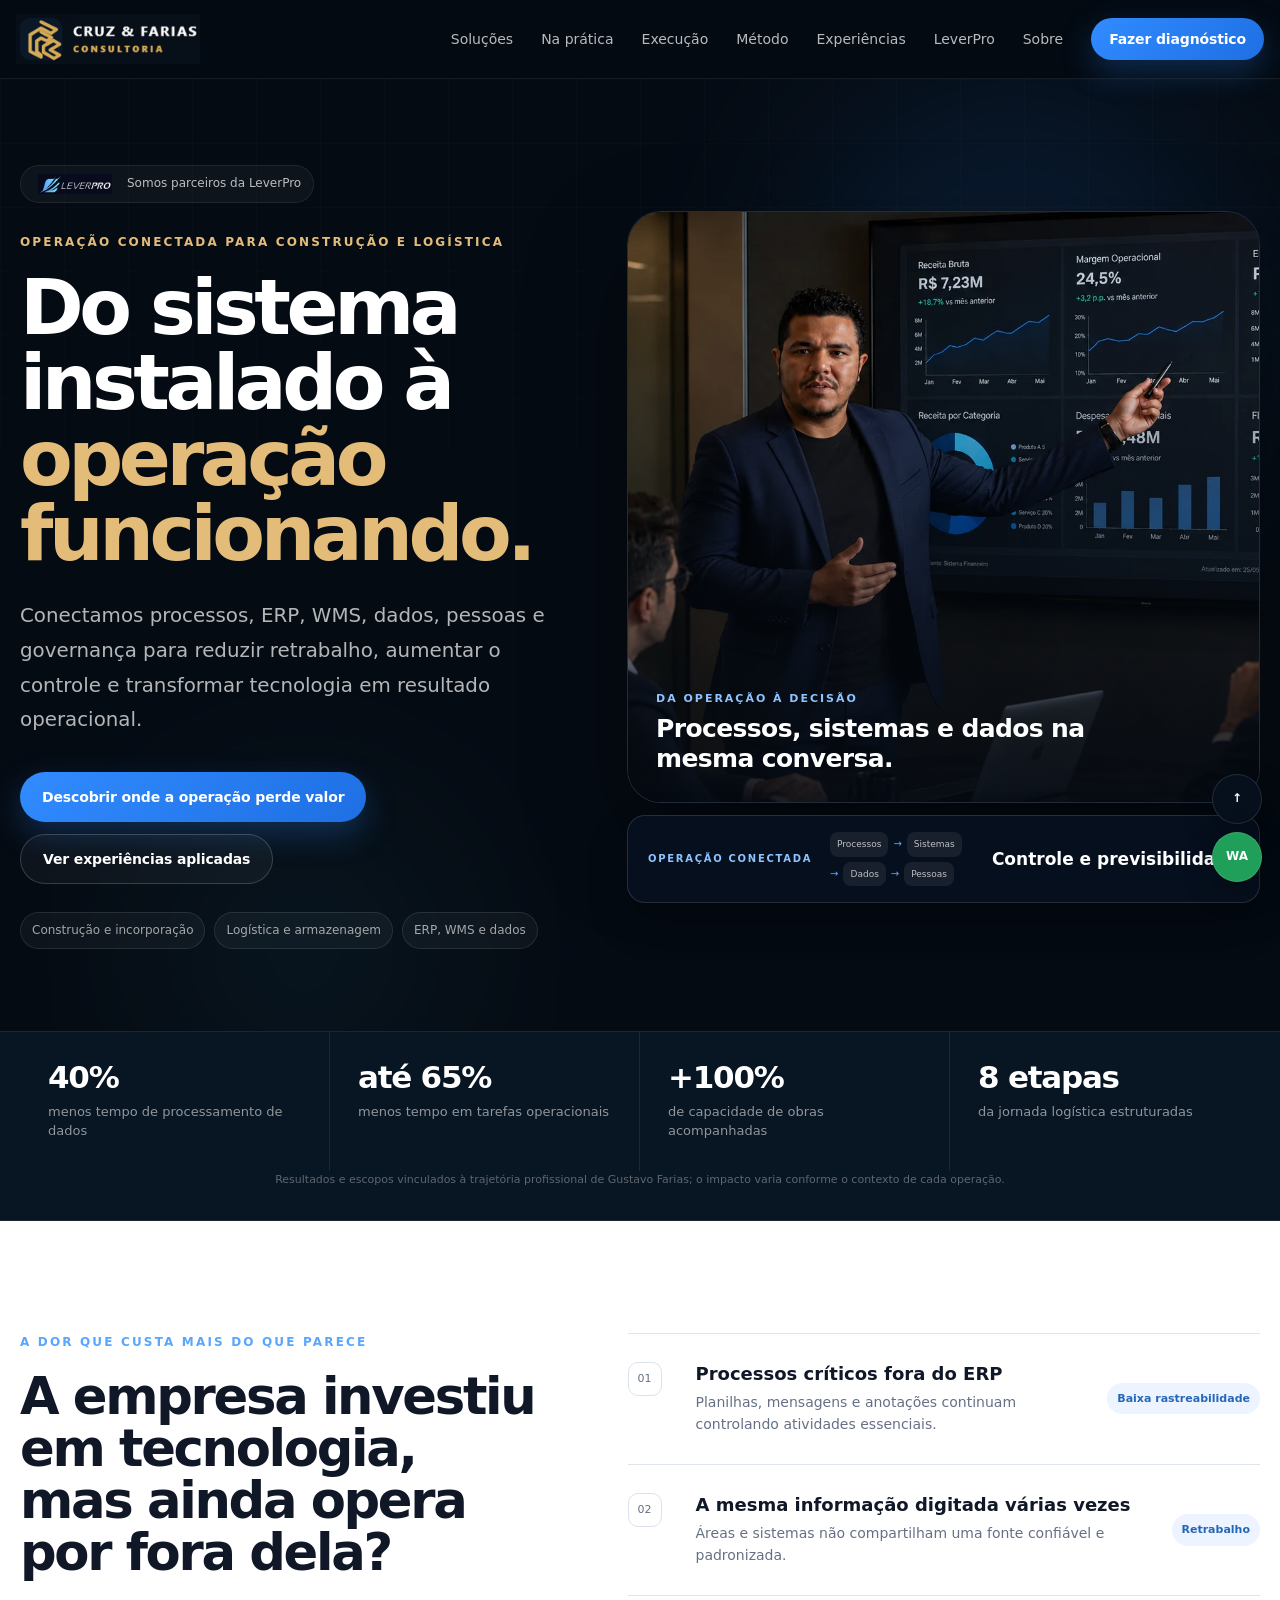
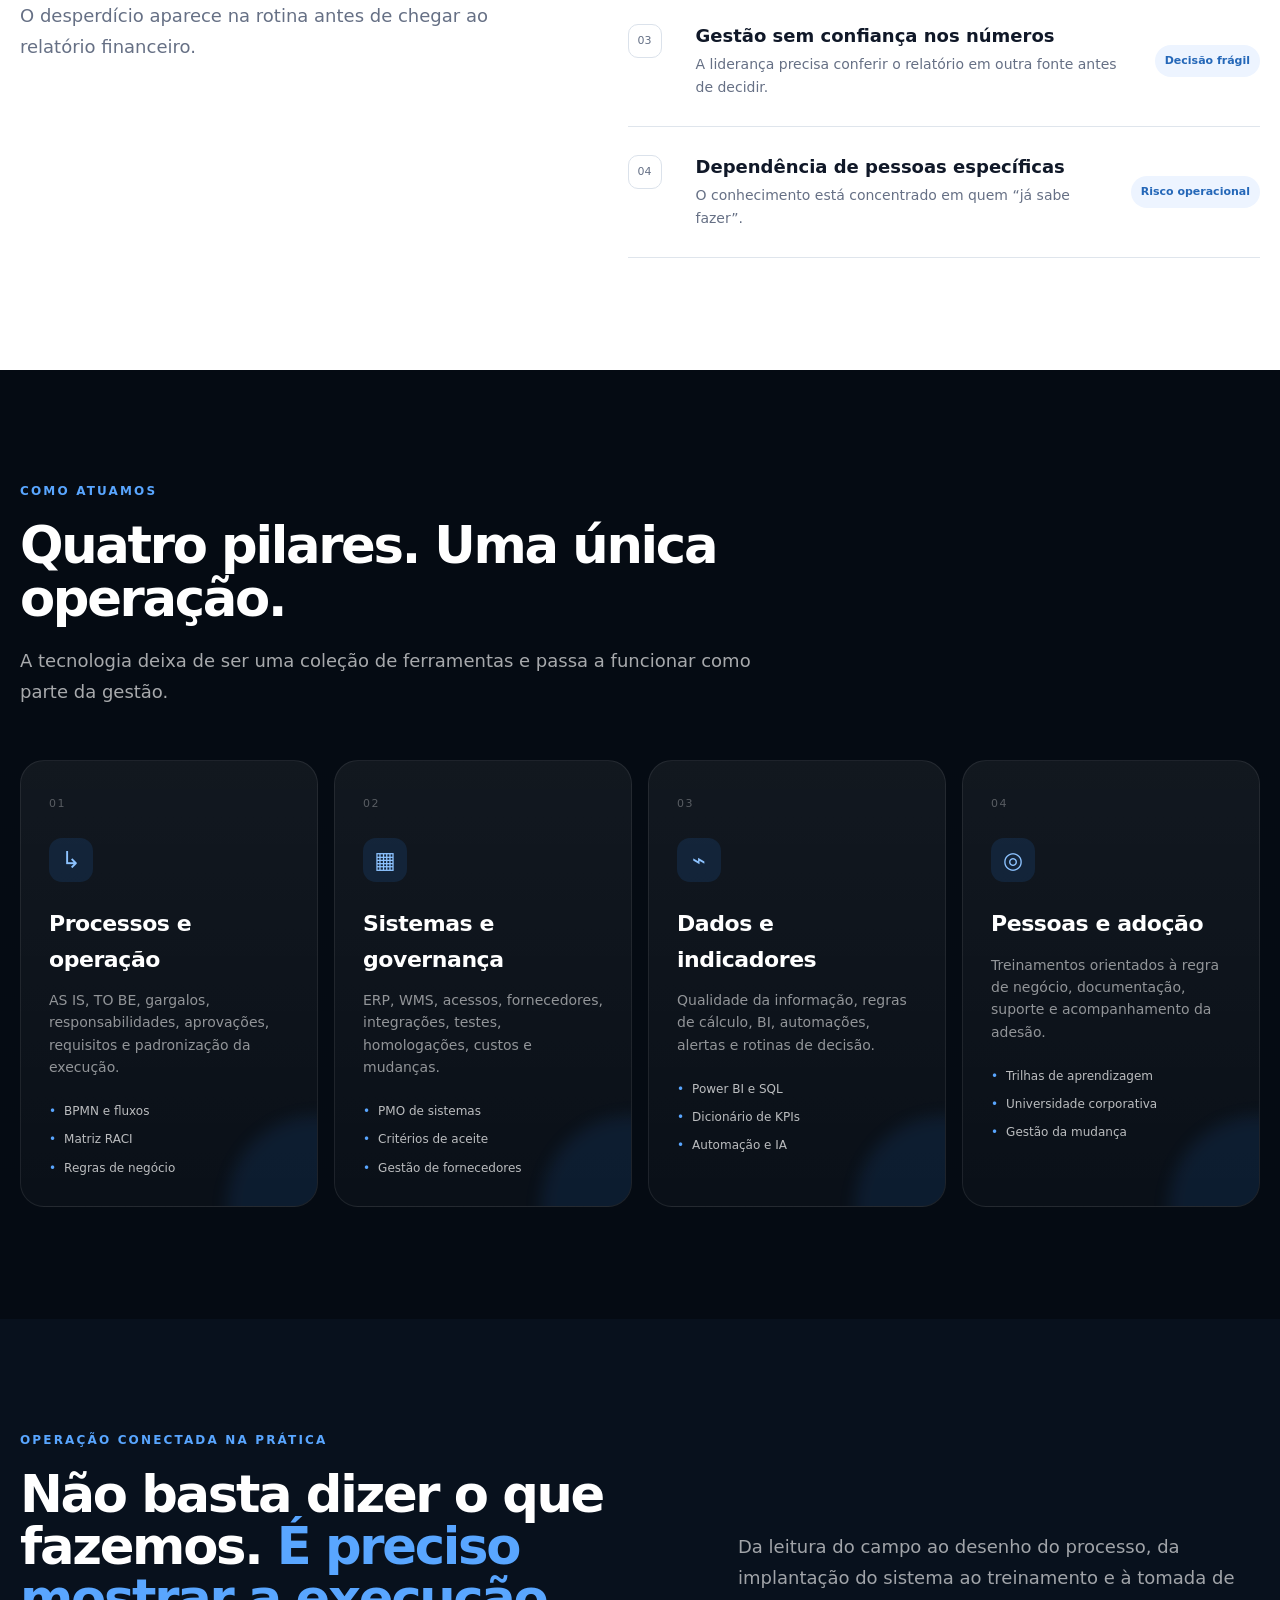
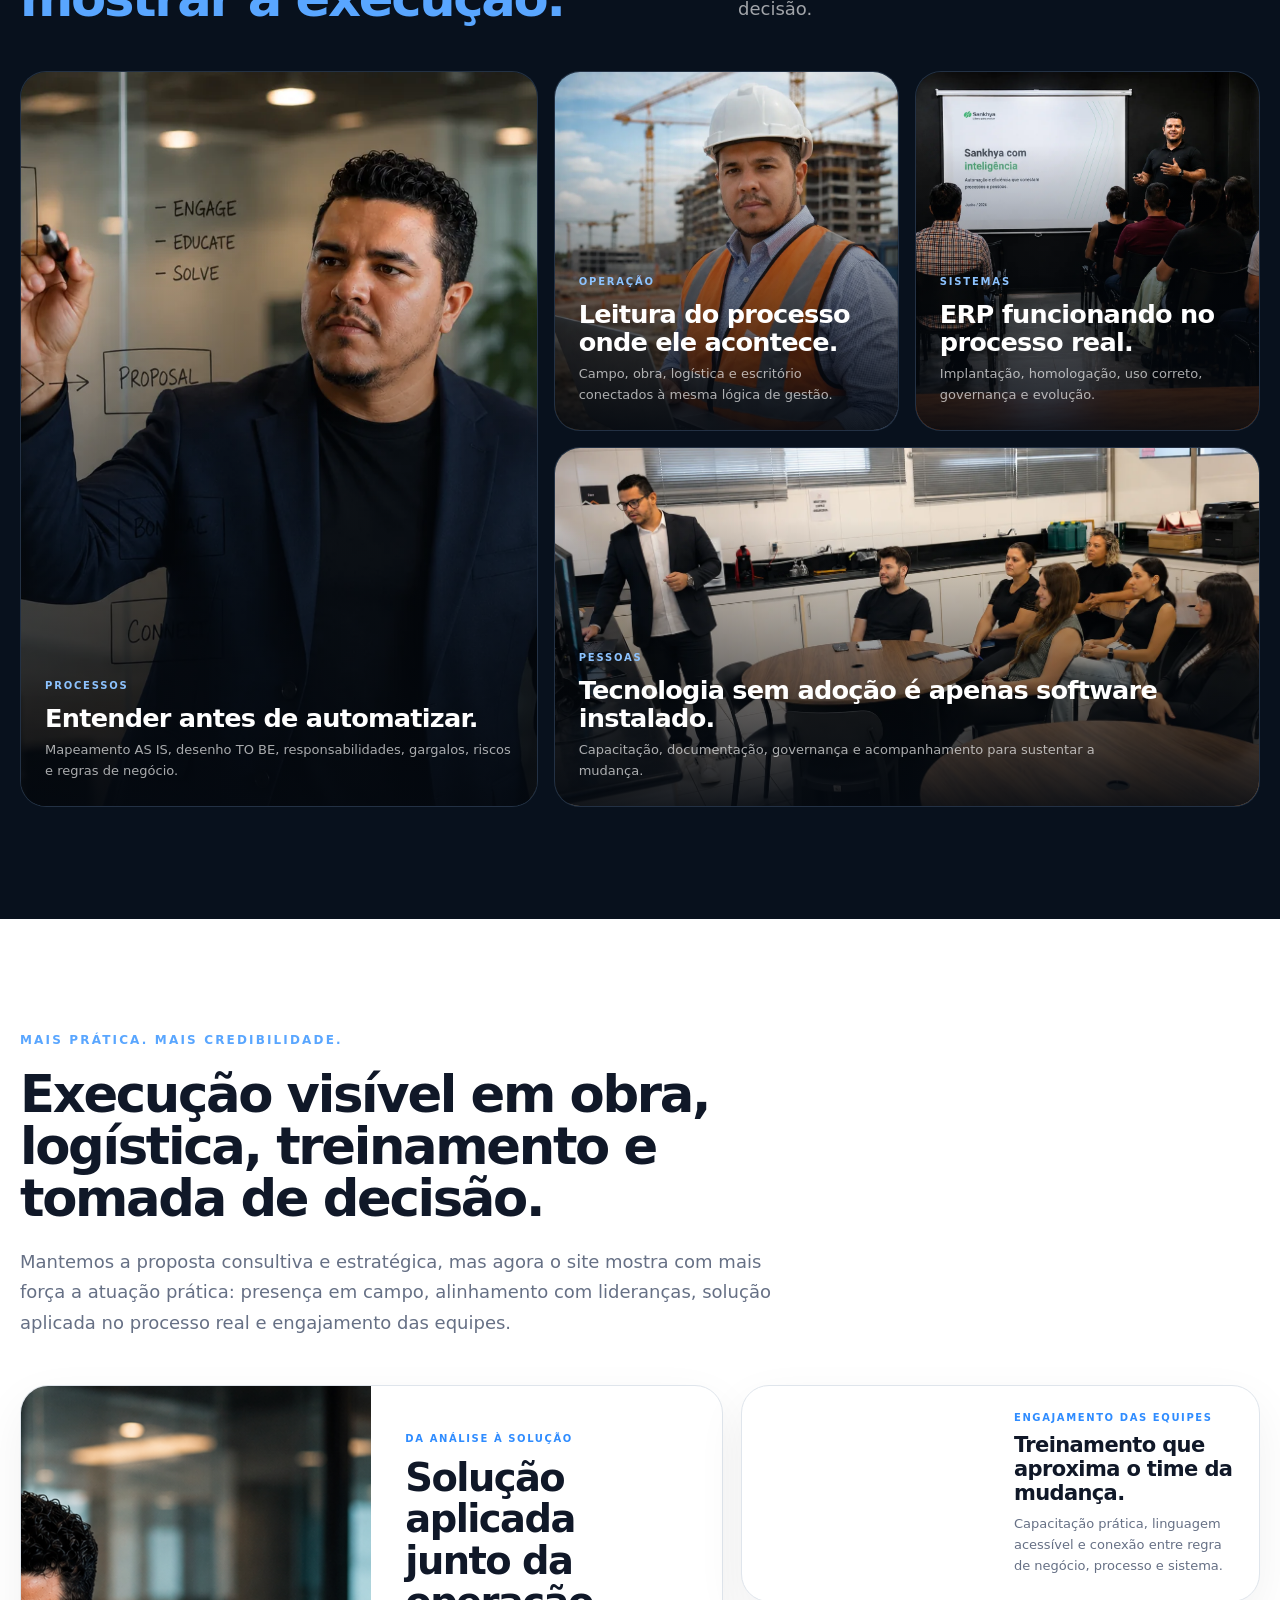
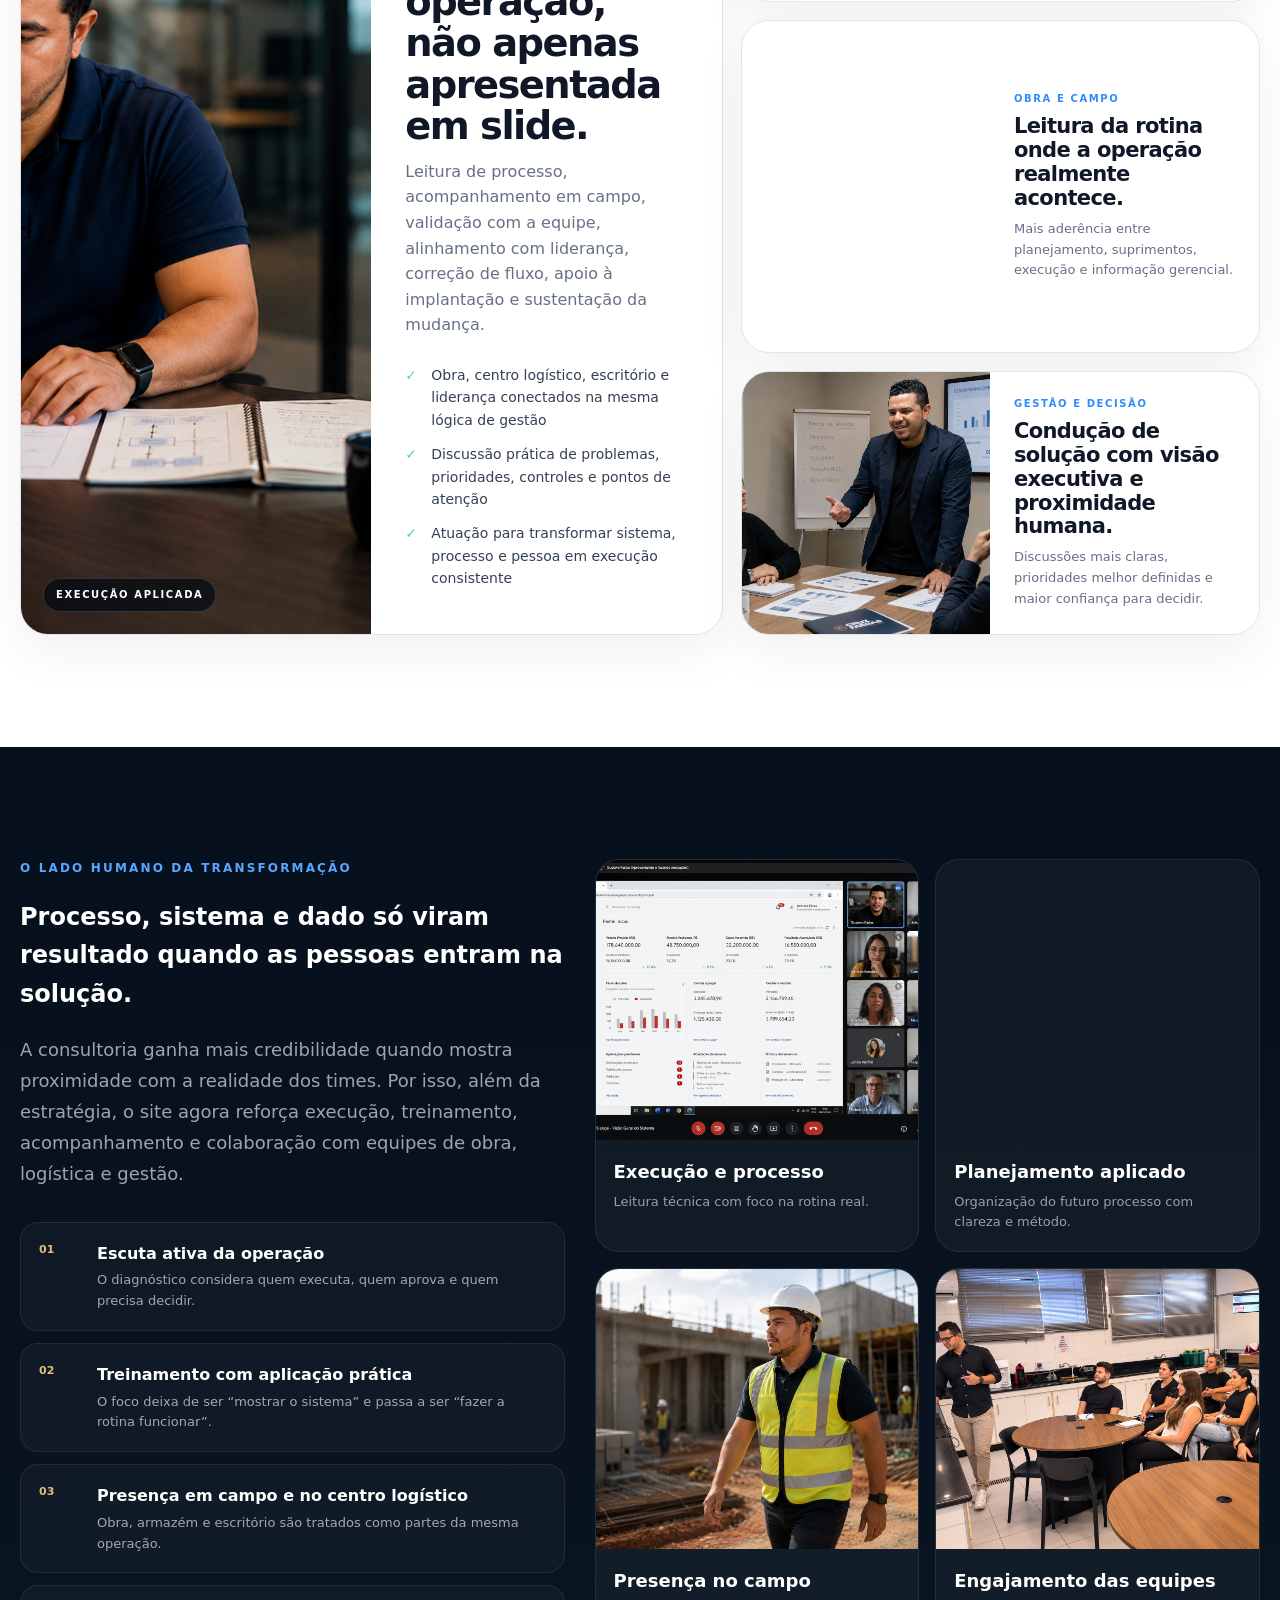
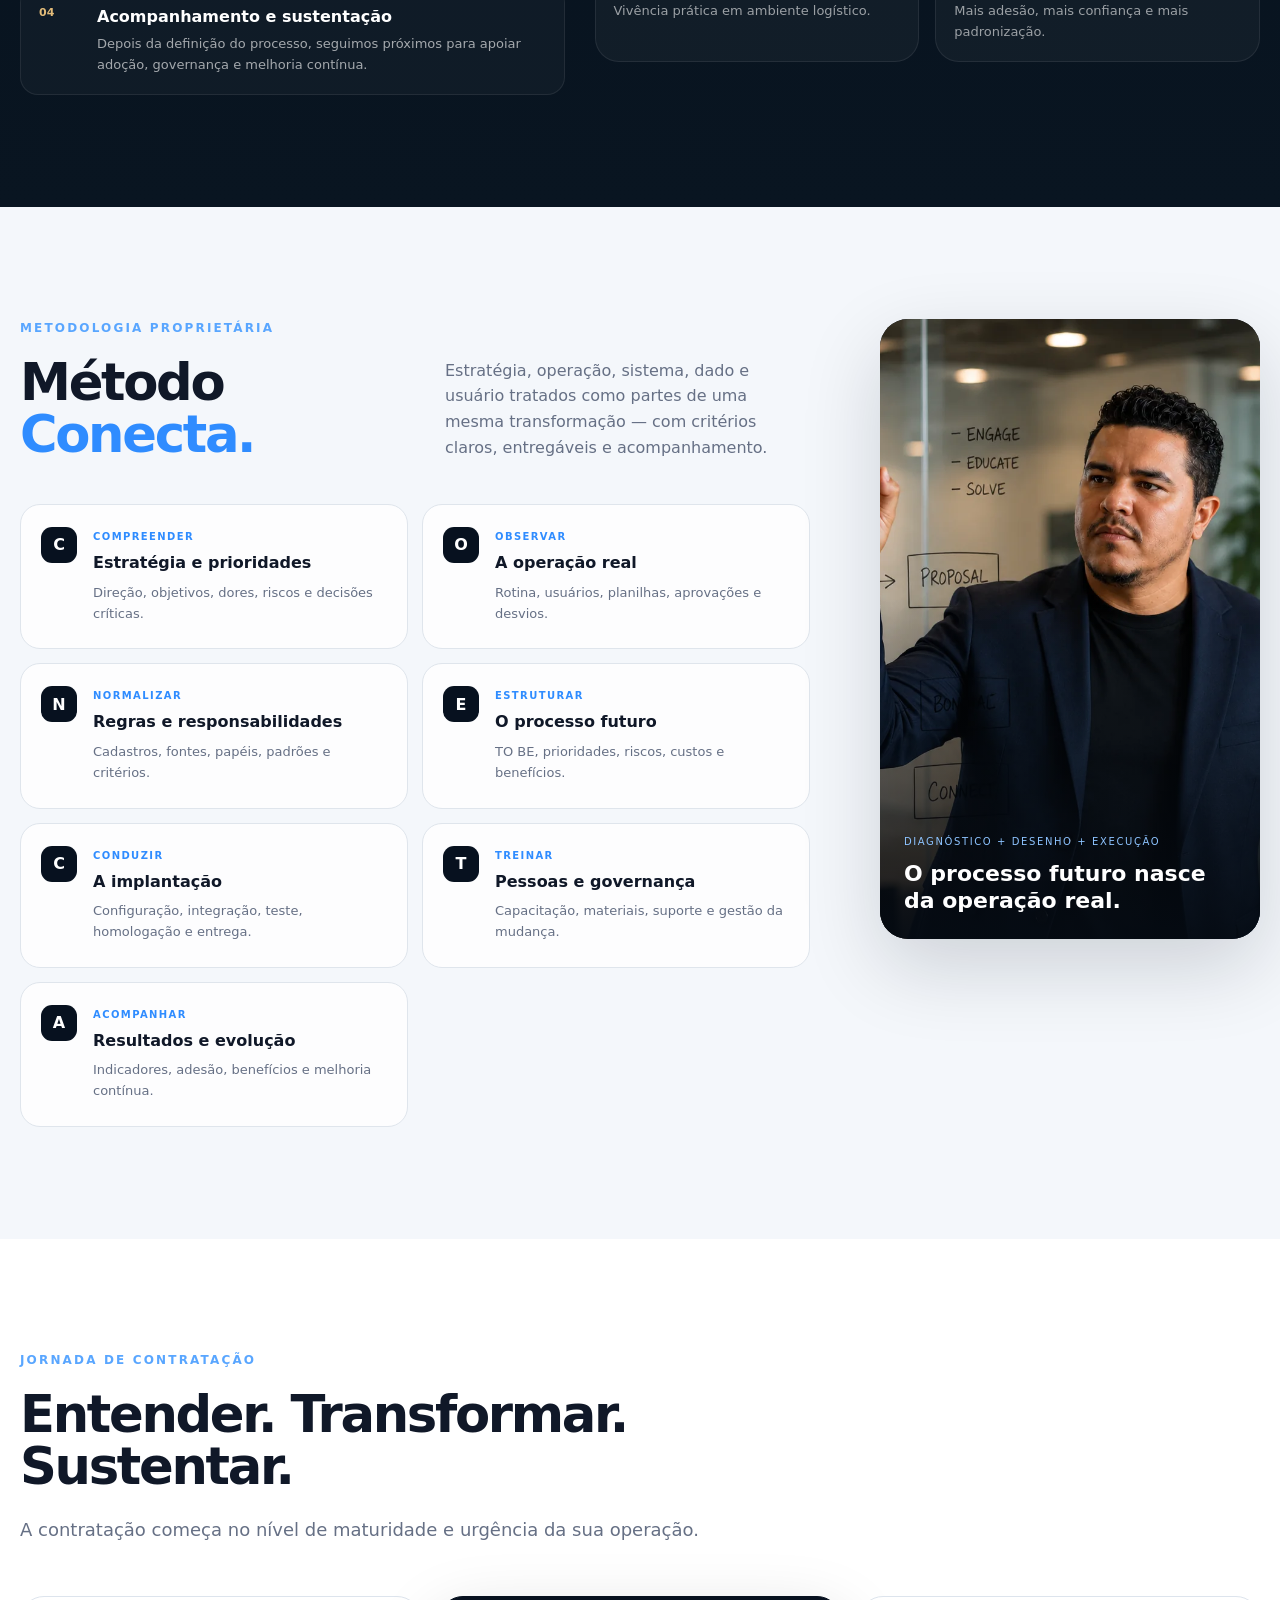
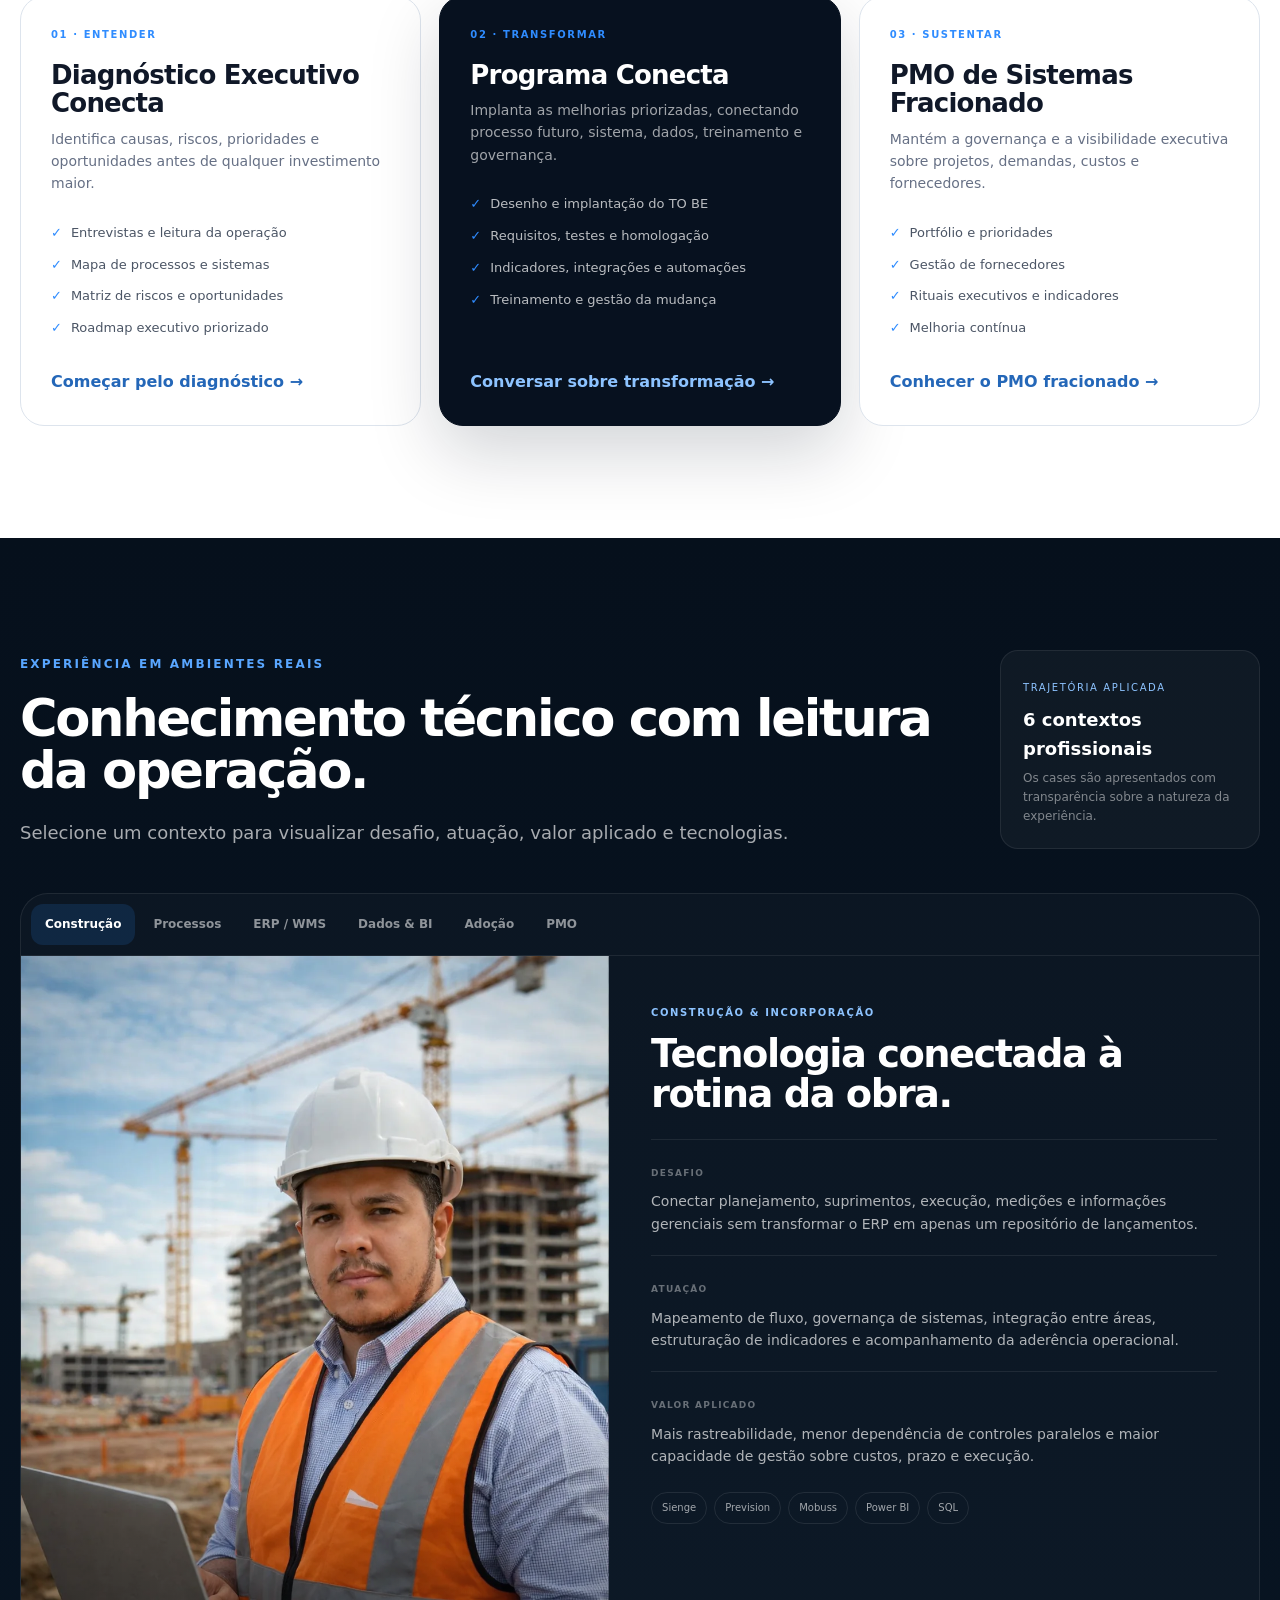
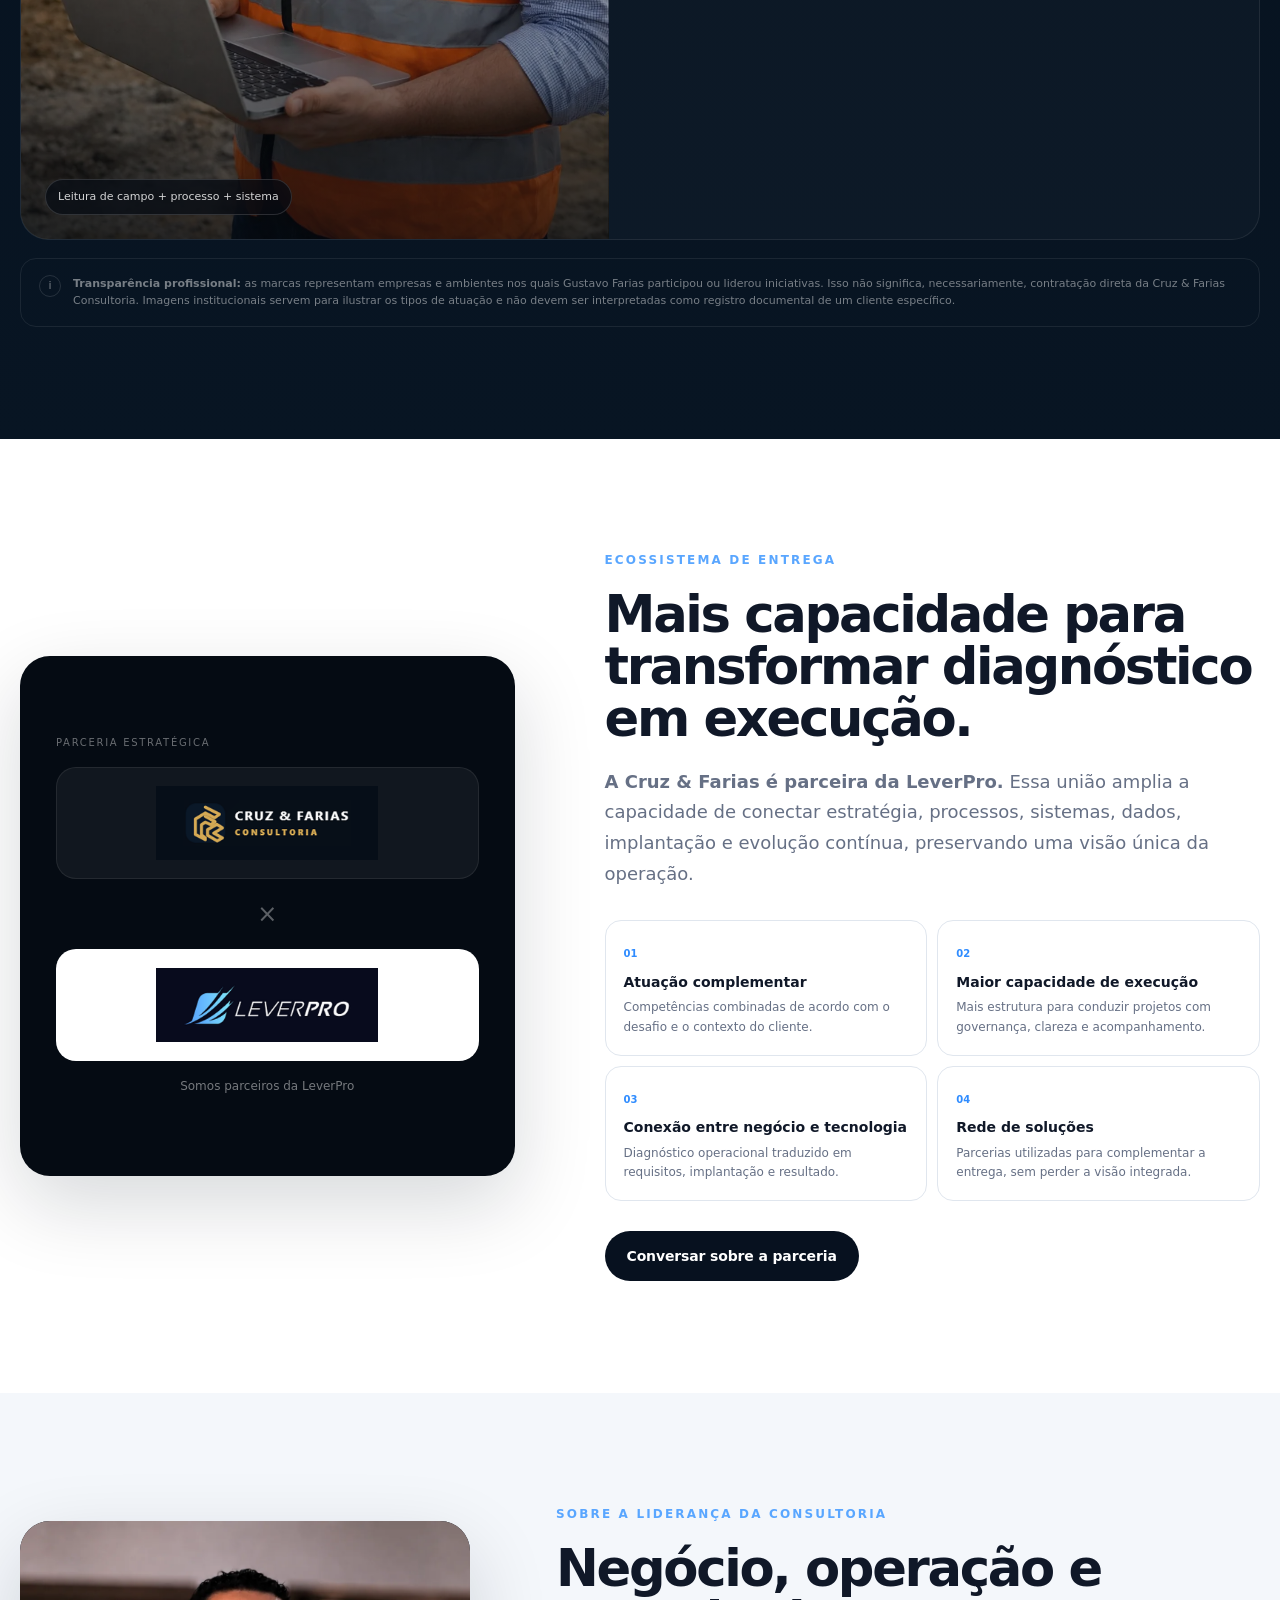
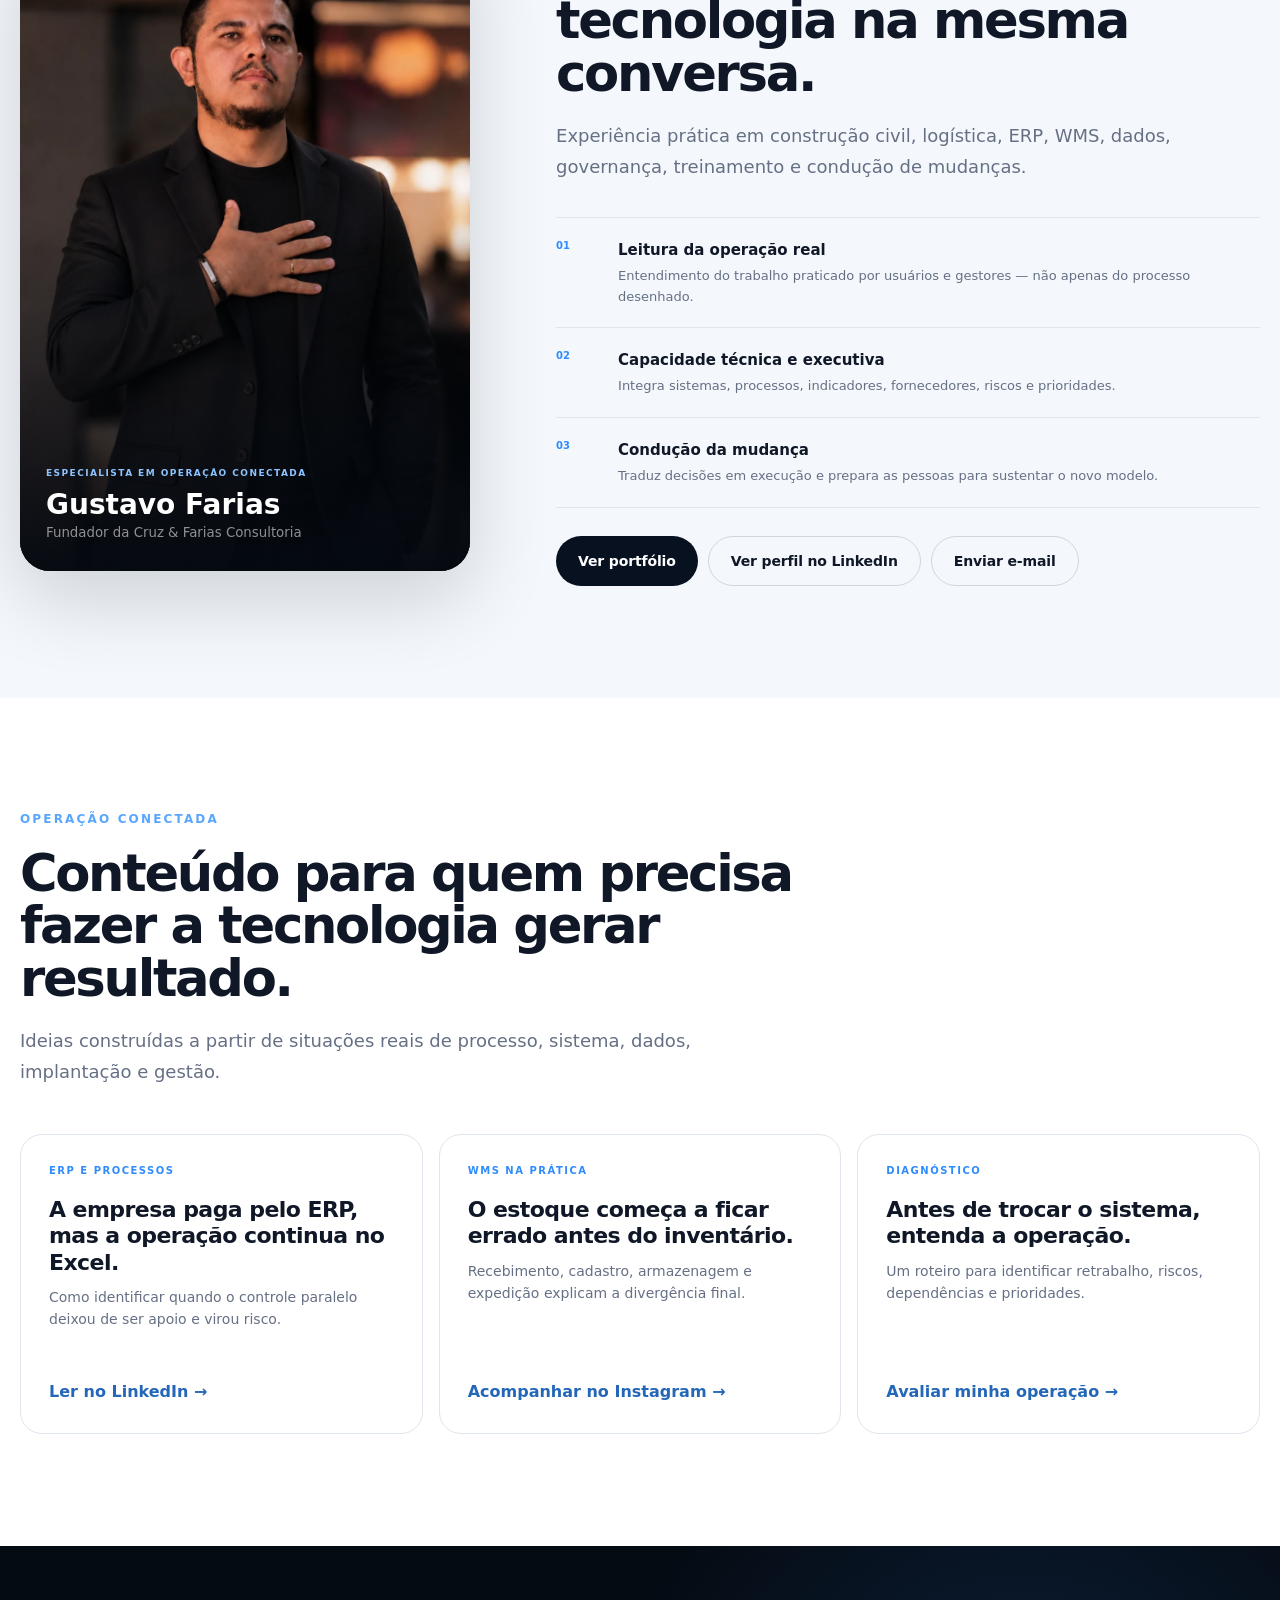
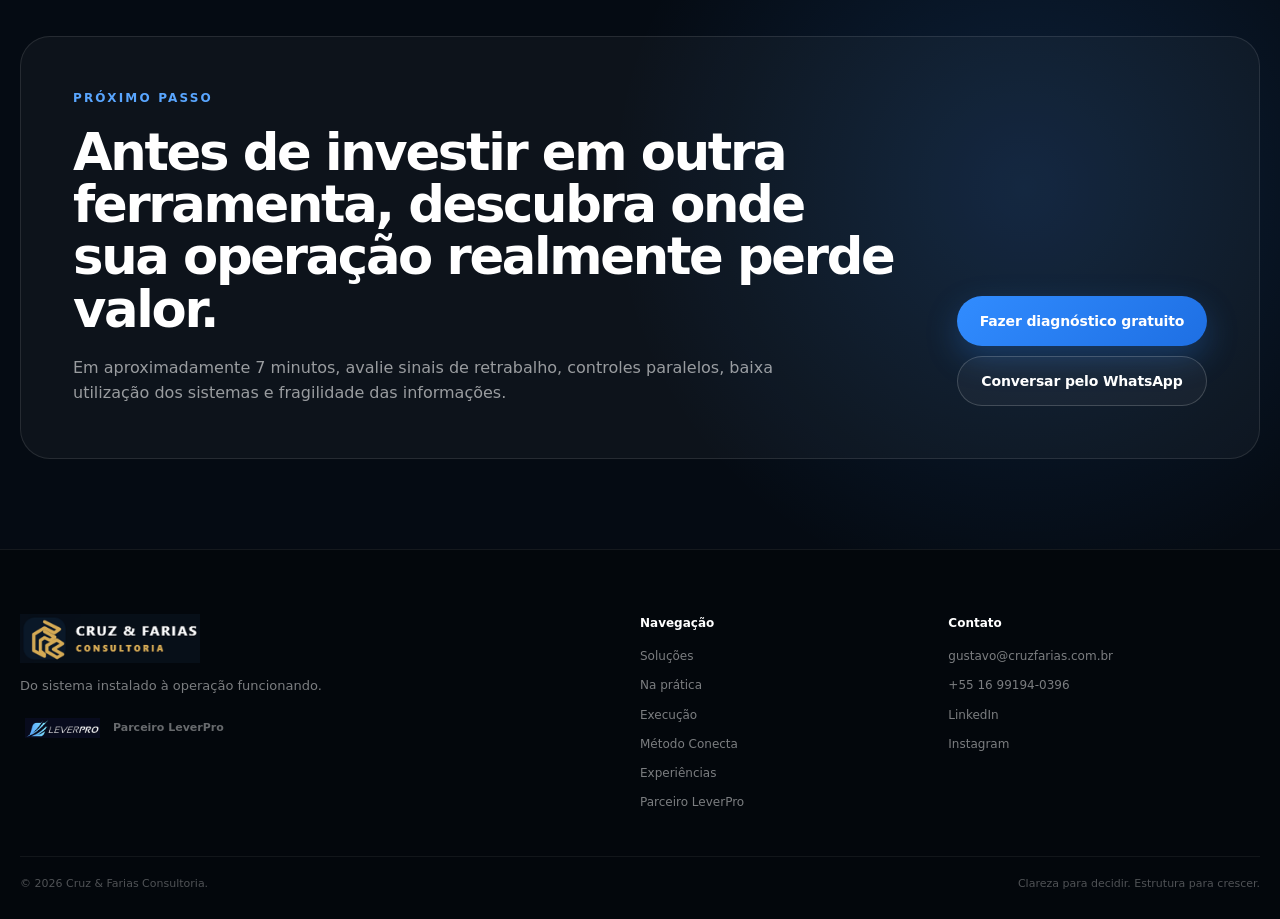
==== commit acb602e5: "Add files via upload" ====
--- a/index.html
+++ b/index.html
@@ -1,530 +1,697 @@
-<!doctype html>
-<html lang="pt-BR">
-<head>
-  <meta charset="utf-8">
-  <meta name="viewport" content="width=device-width, initial-scale=1, viewport-fit=cover">
-  <meta name="theme-color" content="#07111f">
-  <meta name="color-scheme" content="dark">
-
-  <title>Cruz & Farias | Operação Conectada, ERP, WMS e Processos</title>
-  <meta name="description" content="A Cruz & Farias conecta processos, ERP, WMS, dados, pessoas e governança para reduzir retrabalho e transformar sistemas em uma operação previsível.">
-  <meta name="robots" content="index,follow,max-image-preview:large">
-  <link rel="canonical" href="https://www.cruzfarias.com.br/">
-  <!-- Identidade no navegador / favicon -->
-  <link rel="icon" href="favicon.ico" sizes="any">
-  <link rel="shortcut icon" href="favicon.ico" type="image/x-icon">
-  <link rel="icon" href="assets/favicon.svg" type="image/svg+xml">
-  <link rel="icon" href="assets/favicon-32x32.png" type="image/png" sizes="32x32">
-  <link rel="icon" href="assets/favicon-16x16.png" type="image/png" sizes="16x16">
-  <link rel="apple-touch-icon" href="assets/apple-touch-icon.png" sizes="180x180">
-  <link rel="manifest" href="site.webmanifest">
-  <link rel="preload" href="assets/gustavo-farias.webp" as="image" type="image/webp">
-
-  <meta property="og:locale" content="pt_BR">
-  <meta property="og:type" content="website">
-  <meta property="og:site_name" content="Cruz & Farias Consultoria">
-  <meta property="og:title" content="Cruz & Farias | Do sistema instalado à operação funcionando">
-  <meta property="og:description" content="Processos claros, sistemas aderentes, dados confiáveis e pessoas preparadas.">
-  <meta property="og:url" content="https://www.cruzfarias.com.br/">
-  <meta property="og:image" content="https://www.cruzfarias.com.br/assets/og-image.png">
-  <meta property="og:image:width" content="1200">
-  <meta property="og:image:height" content="630">
-  <meta property="og:image:alt" content="Cruz & Farias — Operação Conectada">
-
-  <meta name="twitter:card" content="summary_large_image">
-  <meta name="twitter:title" content="Cruz & Farias | Operação Conectada">
-  <meta name="twitter:description" content="Do sistema instalado à operação funcionando.">
-  <meta name="twitter:image" content="https://www.cruzfarias.com.br/assets/og-image.png">
-
-  <link rel="stylesheet" href="styles.css">
-
-  <script type="application/ld+json">
-  {
-    "@context": "https://schema.org",
-    "@graph": [
-      {
-        "@type": ["Organization", "ProfessionalService"],
-        "@id": "https://www.cruzfarias.com.br/#organization",
-        "name": "Cruz & Farias Consultoria",
-        "url": "https://www.cruzfarias.com.br/",
-        "logo": "https://www.cruzfarias.com.br/assets/logo-cruz-farias.png",
-        "image": "https://www.cruzfarias.com.br/assets/og-image.png",
-        "email": "gustavo@cruzfarias.com.br",
-        "telephone": "+55-16-99194-0396",
-        "areaServed": "BR",
-        "description": "Consultoria em operação conectada, processos, ERP, WMS, dados, governança, implantação e adoção.",
-        "founder": {"@id": "https://www.cruzfarias.com.br/#gustavo"},
-        "sameAs": [
-          "https://www.linkedin.com/in/gustavohenriquefarias/",
-          "https://www.instagram.com/gustavo_hfarias/",
-          "https://www.facebook.com/profile.php?id=61571840070831"
-        ],
-        "knowsAbout": [
-          "Transformação operacional",
-          "ERP",
-          "WMS",
-          "Governança de sistemas",
-          "Mapeamento de processos",
-          "Business Intelligence",
-          "Gestão da mudança"
-        ],
-        "hasOfferCatalog": {
-          "@type": "OfferCatalog",
-          "name": "Soluções Cruz & Farias",
-          "itemListElement": [
-            {"@type": "Offer", "itemOffered": {"@type": "Service", "name": "Diagnóstico Executivo Conecta"}},
-            {"@type": "Offer", "itemOffered": {"@type": "Service", "name": "Programa Conecta"}},
-            {"@type": "Offer", "itemOffered": {"@type": "Service", "name": "PMO de Sistemas Fracionado"}}
-          ]
-        }
-      },
-      {
-        "@type": "Person",
-        "@id": "https://www.cruzfarias.com.br/#gustavo",
-        "name": "Gustavo Henrique Farias",
-        "url": "https://www.cruzfarias.com.br/#sobre",
-        "jobTitle": "Especialista em Operação Conectada",
-        "image": "https://www.cruzfarias.com.br/assets/gustavo-farias-square.webp",
-        "worksFor": {"@id": "https://www.cruzfarias.com.br/#organization"},
-        "sameAs": [
-          "https://www.linkedin.com/in/gustavohenriquefarias/",
-          "https://www.instagram.com/gustavo_hfarias/"
-        ]
-      },
-      {
-        "@type": "WebSite",
-        "@id": "https://www.cruzfarias.com.br/#website",
-        "url": "https://www.cruzfarias.com.br/",
-        "name": "Cruz & Farias Consultoria",
-        "publisher": {"@id": "https://www.cruzfarias.com.br/#organization"},
-        "inLanguage": "pt-BR"
-      }
-    ]
-  }
-  </script>
-
-  <style>
-    .partner-badge {
-      background: rgb(8 11 29);
-    }
-  </style>
-
-  <!-- Microsoft Clarity -->
-  <script type="text/javascript">
-    (function(c,l,a,r,i,t,y){
-        c[a]=c[a]||function(){(c[a].q=c[a].q||[]).push(arguments)};
-        t=l.createElement(r);t.async=1;t.src="https://www.clarity.ms/tag/"+i;
-        y=l.getElementsByTagName(r)[0];y.parentNode.insertBefore(t,y);
-    })(window, document, "clarity", "script", "xwqf83mrk9");
-  </script>
-
-</head>
-<body>
-  <a class="skip-link" href="#conteudo">Ir para o conteúdo</a>
-  <div class="scroll-progress" id="scrollProgress" aria-hidden="true"></div>
-
-  <header class="site-header" id="topo">
-    <div class="header-shell">
-      <a class="brand brand-image" href="#inicio" aria-label="Cruz & Farias Consultoria — início">
-        <img src="assets/logo-cruz-farias.png" width="228" height="55" alt="Cruz & Farias Consultoria">
-      </a>
-
-      <nav class="desktop-nav" aria-label="Navegação principal">
-        <a href="#solucoes">Soluções</a>
-        <a href="#metodo">Método</a>
-        <a href="#experiencias">Experiências</a>
-        <a href="#leverpro">LeverPro</a>
-        <a href="#sobre">Sobre</a>
-      </nav>
-
-      <div class="header-actions">
-        <a class="button button-primary button-small header-cta" data-diagnostic data-placement="header" href="https://diagnostico-pi-one.vercel.app/">Fazer diagnóstico</a>
-        <button class="menu-toggle" id="menuToggle" type="button" aria-expanded="false" aria-controls="mobileMenu">
-          <span class="sr-only">Abrir menu</span>
-          <span></span><span></span><span></span>
-        </button>
-      </div>
-    </div>
-
-    <nav class="mobile-menu" id="mobileMenu" aria-label="Navegação móvel" hidden>
-      <a href="#solucoes">Soluções</a>
-      <a href="#metodo">Método Conecta</a>
-      <a href="#experiencias">Experiências</a>
-      <a href="#leverpro">Parceria LeverPro</a>
-      <a href="#sobre">Sobre Gustavo</a>
-      <a data-diagnostic data-placement="menu_mobile" href="https://diagnostico-pi-one.vercel.app/">Fazer diagnóstico gratuito</a>
-    </nav>
-  </header>
-
-  <main id="conteudo">
-    <section class="hero section-dark" id="inicio">
-      <div class="hero-orb hero-orb-one" aria-hidden="true"></div>
-      <div class="hero-orb hero-orb-two" aria-hidden="true"></div>
-
-      <div class="container hero-grid">
-        <div class="hero-copy reveal">
-          <a class="partner-badge partner-badge-logo" href="#leverpro" aria-label="Conheça a parceria estratégica entre Cruz & Farias e LeverPro">
-            <img src="assets/logo-leverpro.png" width="184" height="44" alt="" aria-hidden="true">
-            <span>Somos parceiros da LeverPro</span>
-          </a>
-
-          <p class="eyebrow">Operação Conectada para construção e logística</p>
-          <h1>Do sistema instalado à <span>operação funcionando.</span></h1>
-          <p class="hero-lead">Conectamos processos, ERP, WMS, dados, pessoas e governança para reduzir retrabalho, aumentar o controle e transformar tecnologia em resultado operacional.</p>
-
-          <div class="hero-actions">
-            <a class="button button-primary" data-diagnostic data-placement="hero" href="https://diagnostico-pi-one.vercel.app/">Descobrir onde a operação perde valor</a>
-            <a class="button button-ghost" href="#experiencias">Ver experiências aplicadas</a>
-          </div>
-
-          <div class="hero-tags" aria-label="Áreas de atuação">
-            <span>Construção e incorporação</span>
-            <span>Logística e armazenagem</span>
-            <span>ERP, WMS e dados</span>
-          </div>
-        </div>
-
-        <aside class="operation-console reveal" aria-label="Modelo de Operação Conectada">
-          <div class="console-header">
-            <div>
-              <small>MODELO DE VALOR</small>
-              <strong>Operação Conectada</strong>
-            </div>
-            <span class="live-status"><i aria-hidden="true"></i> Em evolução</span>
-          </div>
-
-          <div class="console-core">
-            <div class="core-ring ring-one" aria-hidden="true"></div>
-            <div class="core-ring ring-two" aria-hidden="true"></div>
-            <div class="core-center">
-              <small>RESULTADO</small>
-              <strong>Controle<br>e previsibilidade</strong>
-            </div>
-            <div class="core-node node-process"><span>01</span><strong>Processos</strong><small>claros</small></div>
-            <div class="core-node node-system"><span>02</span><strong>Sistemas</strong><small>aderentes</small></div>
-            <div class="core-node node-data"><span>03</span><strong>Dados</strong><small>confiáveis</small></div>
-            <div class="core-node node-people"><span>04</span><strong>Pessoas</strong><small>preparadas</small></div>
-          </div>
-
-          <div class="console-footer">
-            <div><small>ENTENDER</small><strong>Causas</strong></div>
-            <div><small>TRANSFORMAR</small><strong>Operação</strong></div>
-            <div><small>SUSTENTAR</small><strong>Evolução</strong></div>
-          </div>
-        </aside>
-      </div>
-    </section>
-
-    <section class="proof-strip" aria-label="Indicadores da trajetória profissional">
-      <div class="container proof-grid">
-        <article><strong>40%</strong><span>menos tempo de processamento de dados</span></article>
-        <article><strong>até 65%</strong><span>menos tempo em tarefas operacionais</span></article>
-        <article><strong>+100%</strong><span>de capacidade de obras acompanhadas</span></article>
-        <article><strong>8 etapas</strong><span>da jornada logística estruturadas</span></article>
-      </div>
-      <p class="proof-note container">Resultados e escopos vinculados à trajetória profissional de Gustavo Farias; o impacto varia conforme o contexto de cada operação.</p>
-    </section>
-
-    <section class="section section-light" id="problema">
-      <div class="container split-heading">
-        <div class="section-heading reveal">
-          <p class="eyebrow">A dor que custa mais do que parece</p>
-          <h2>A empresa investiu em tecnologia, mas ainda opera por fora dela?</h2>
-          <p class="section-lead">O desperdício aparece na rotina antes de chegar ao relatório financeiro.</p>
-        </div>
-
-        <div class="problem-list reveal">
-          <article class="problem-item">
-            <span>01</span>
-            <div><h3>Processos críticos fora do ERP</h3><p>Planilhas, mensagens e anotações continuam controlando atividades essenciais.</p></div>
-            <strong>Baixa rastreabilidade</strong>
-          </article>
-          <article class="problem-item">
-            <span>02</span>
-            <div><h3>A mesma informação digitada várias vezes</h3><p>Áreas e sistemas não compartilham uma fonte confiável e padronizada.</p></div>
-            <strong>Retrabalho</strong>
-          </article>
-          <article class="problem-item">
-            <span>03</span>
-            <div><h3>Gestão sem confiança nos números</h3><p>A liderança precisa conferir o relatório em outra fonte antes de decidir.</p></div>
-            <strong>Decisão frágil</strong>
-          </article>
-          <article class="problem-item">
-            <span>04</span>
-            <div><h3>Dependência de pessoas específicas</h3><p>O conhecimento está concentrado em quem “já sabe fazer”.</p></div>
-            <strong>Risco operacional</strong>
-          </article>
-        </div>
-      </div>
-    </section>
-
-    <section class="section section-dark" id="solucoes">
-      <div class="container">
-        <div class="section-heading section-heading-wide reveal">
-          <p class="eyebrow">Como atuamos</p>
-          <h2>Quatro pilares. Uma única operação.</h2>
-          <p class="section-lead">A tecnologia deixa de ser uma coleção de ferramentas e passa a funcionar como parte da gestão.</p>
-        </div>
-
-        <div class="pillar-grid">
-          <article class="pillar-card reveal">
-            <span class="card-number">01</span>
-            <div class="card-icon" aria-hidden="true">↳</div>
-            <h3>Processos e operação</h3>
-            <p>AS IS, TO BE, gargalos, responsabilidades, aprovações, requisitos e padronização da execução.</p>
-            <ul><li>BPMN e fluxos</li><li>Matriz RACI</li><li>Regras de negócio</li></ul>
-          </article>
-          <article class="pillar-card reveal">
-            <span class="card-number">02</span>
-            <div class="card-icon" aria-hidden="true">▦</div>
-            <h3>Sistemas e governança</h3>
-            <p>ERP, WMS, acessos, fornecedores, integrações, testes, homologações, custos e mudanças.</p>
-            <ul><li>PMO de sistemas</li><li>Critérios de aceite</li><li>Gestão de fornecedores</li></ul>
-          </article>
-          <article class="pillar-card reveal">
-            <span class="card-number">03</span>
-            <div class="card-icon" aria-hidden="true">⌁</div>
-            <h3>Dados e indicadores</h3>
-            <p>Qualidade da informação, regras de cálculo, BI, automações, alertas e rotinas de decisão.</p>
-            <ul><li>Power BI e SQL</li><li>Dicionário de KPIs</li><li>Automação e IA</li></ul>
-          </article>
-          <article class="pillar-card reveal">
-            <span class="card-number">04</span>
-            <div class="card-icon" aria-hidden="true">◎</div>
-            <h3>Pessoas e adoção</h3>
-            <p>Treinamentos orientados à regra de negócio, documentação, suporte e acompanhamento da adesão.</p>
-            <ul><li>Trilhas de aprendizagem</li><li>Universidade corporativa</li><li>Gestão da mudança</li></ul>
-          </article>
-        </div>
-      </div>
-    </section>
-
-    <section class="section section-soft" id="metodo">
-      <div class="container">
-        <div class="method-intro reveal">
-          <div>
-            <p class="eyebrow">Metodologia proprietária</p>
-            <h2>Método <span>Conecta.</span></h2>
-          </div>
-          <p>Estratégia, operação, sistema, dado e usuário tratados como partes de uma mesma transformação — com critérios claros, entregáveis e acompanhamento.</p>
-        </div>
-
-        <div class="method-track" aria-label="Etapas do Método Conecta">
-          <article class="method-step reveal"><b>C</b><span>Compreender</span><strong>Estratégia e prioridades</strong><p>Direção, objetivos, dores, riscos e decisões críticas.</p></article>
-          <article class="method-step reveal"><b>O</b><span>Observar</span><strong>A operação real</strong><p>Rotina, usuários, planilhas, aprovações e desvios.</p></article>
-          <article class="method-step reveal"><b>N</b><span>Normalizar</span><strong>Regras e responsabilidades</strong><p>Cadastros, fontes, papéis, padrões e critérios.</p></article>
-          <article class="method-step reveal"><b>E</b><span>Estruturar</span><strong>O processo futuro</strong><p>TO BE, prioridades, riscos, custos e benefícios.</p></article>
-          <article class="method-step reveal"><b>C</b><span>Conduzir</span><strong>A implantação</strong><p>Configuração, integração, teste, homologação e entrega.</p></article>
-          <article class="method-step reveal"><b>T</b><span>Treinar</span><strong>Pessoas e governança</strong><p>Capacitação, materiais, suporte e gestão da mudança.</p></article>
-          <article class="method-step reveal"><b>A</b><span>Acompanhar</span><strong>Resultados e evolução</strong><p>Indicadores, adesão, benefícios e melhoria contínua.</p></article>
-        </div>
-      </div>
-    </section>
-
-    <section class="section section-light" id="servicos">
-      <div class="container">
-        <div class="section-heading section-heading-wide reveal">
-          <p class="eyebrow">Jornada de contratação</p>
-          <h2>Entender. Transformar. Sustentar.</h2>
-          <p class="section-lead">A contratação começa no nível de maturidade e urgência da sua operação.</p>
-        </div>
-
-        <div class="service-grid">
-          <article class="service-card reveal">
-            <span class="service-stage">01 · ENTENDER</span>
-            <h3>Diagnóstico Executivo Conecta</h3>
-            <p>Identifica causas, riscos, prioridades e oportunidades antes de qualquer investimento maior.</p>
-            <ul><li>Entrevistas e leitura da operação</li><li>Mapa de processos e sistemas</li><li>Matriz de riscos e oportunidades</li><li>Roadmap executivo priorizado</li></ul>
-            <a class="text-link" data-diagnostic data-placement="service_diagnostic" href="https://diagnostico-pi-one.vercel.app/">Começar pelo diagnóstico →</a>
-          </article>
-
-          <article class="service-card service-featured reveal">
-            <span class="service-stage">02 · TRANSFORMAR</span>
-            <h3>Programa Conecta</h3>
-            <p>Implanta as melhorias priorizadas, conectando processo futuro, sistema, dados, treinamento e governança.</p>
-            <ul><li>Desenho e implantação do TO BE</li><li>Requisitos, testes e homologação</li><li>Indicadores, integrações e automações</li><li>Treinamento e gestão da mudança</li></ul>
-            <a class="text-link" data-whatsapp data-message="Olá, Gustavo. Gostaria de entender melhor o Programa Conecta." href="https://wa.me/5516991940396">Conversar sobre transformação →</a>
-          </article>
-
-          <article class="service-card reveal">
-            <span class="service-stage">03 · SUSTENTAR</span>
-            <h3>PMO de Sistemas Fracionado</h3>
-            <p>Mantém a governança e a visibilidade executiva sobre projetos, demandas, custos e fornecedores.</p>
-            <ul><li>Portfólio e prioridades</li><li>Gestão de fornecedores</li><li>Rituais executivos e indicadores</li><li>Melhoria contínua</li></ul>
-            <a class="text-link" data-whatsapp data-message="Olá, Gustavo. Gostaria de conversar sobre PMO de Sistemas Fracionado." href="https://wa.me/5516991940396">Conhecer o PMO fracionado →</a>
-          </article>
-        </div>
-      </div>
-    </section>
-
-    <section class="section section-dark cases-section" id="experiencias" data-cases>
-      <div class="container">
-        <div class="cases-heading reveal">
-          <div>
-            <p class="eyebrow">Experiência em ambientes reais</p>
-            <h2>Conhecimento técnico com leitura da operação.</h2>
-            <p class="section-lead">Selecione um contexto para visualizar desafio, atuação, valor aplicado e tecnologias.</p>
-          </div>
-          <aside class="cases-summary"><small>TRAJETÓRIA APLICADA</small><strong>6 contextos profissionais</strong><p>Os cases são apresentados com transparência sobre a natureza da experiência.</p></aside>
-        </div>
-
-        <div class="case-browser reveal">
-          <div class="case-tabs" id="caseTabs" role="tablist" aria-label="Contextos profissionais"></div>
-          <article class="case-panel" id="casePanel" role="tabpanel" tabindex="0" aria-live="polite"></article>
-        </div>
-
-        <div class="transparency-note reveal">
-          <span aria-hidden="true">i</span>
-          <p><strong>Transparência profissional:</strong> as marcas representam empresas e ambientes nos quais Gustavo Farias participou ou liderou iniciativas. Isso não significa, necessariamente, contratação direta da Cruz & Farias Consultoria.</p>
-        </div>
-      </div>
-    </section>
-
-    <section class="section leverpro-section" id="leverpro">
-      <div class="container leverpro-grid">
-        <div class="leverpro-wordmark leverpro-logos reveal" aria-label="Parceria estratégica Cruz & Farias e LeverPro">
-          <small>PARCERIA ESTRATÉGICA</small>
-          <div class="partner-logo-card partner-logo-card-dark">
-            <img src="assets/logos/cruz-farias.png" width="1200" height="400" alt="Cruz & Farias Consultoria">
-          </div>
-          <span class="partner-symbol" aria-hidden="true">×</span>
-          <div class="partner-logo-card partner-logo-card-leverpro">
-            <img src="assets/logos/leverpro.png" width="1200" height="400" alt="LeverPro">
-          </div>
-          <em>Somos parceiros da LeverPro</em>
-        </div>
-
-        <div class="leverpro-content reveal">
-          <p class="eyebrow">Ecossistema de entrega</p>
-          <h2>Mais capacidade para transformar diagnóstico em execução.</h2>
-          <p class="section-lead"><strong>A Cruz & Farias é parceira da LeverPro.</strong> Essa união amplia a capacidade de conectar estratégia, processos, sistemas, dados, implantação e evolução contínua, preservando uma visão única da operação.</p>
-
-          <div class="partner-benefits">
-            <article><span>01</span><strong>Atuação complementar</strong><p>Competências combinadas de acordo com o desafio e o contexto do cliente.</p></article>
-            <article><span>02</span><strong>Maior capacidade de execução</strong><p>Mais estrutura para conduzir projetos com governança, clareza e acompanhamento.</p></article>
-            <article><span>03</span><strong>Conexão entre negócio e tecnologia</strong><p>Diagnóstico operacional traduzido em requisitos, implantação e resultado.</p></article>
-            <article><span>04</span><strong>Rede de soluções</strong><p>Parcerias utilizadas para complementar a entrega, sem perder a visão integrada.</p></article>
-          </div>
-
-          <a class="button button-dark" data-whatsapp data-message="Olá, Gustavo. Conheci a parceria da Cruz & Farias com a LeverPro e gostaria de conversar sobre uma oportunidade." href="https://wa.me/5516991940396">Conversar sobre a parceria</a>
-        </div>
-      </div>
-    </section>
-
-    <section class="section section-soft" id="sobre">
-      <div class="container about-grid">
-        <article class="profile-card reveal">
-          <div class="profile-visual">
-            <picture>
-              <source srcset="assets/gustavo-farias.webp" type="image/webp">
-              <img src="assets/gustavo-farias.jpg" alt="Gustavo Farias, fundador da Cruz & Farias Consultoria" width="1200" height="1500" loading="lazy" decoding="async">
-            </picture>
-            <div class="profile-overlay"></div>
-            <div class="profile-caption">
-              <span>ESPECIALISTA EM OPERAÇÃO CONECTADA</span>
-              <strong>Gustavo Farias</strong>
-              <small>Fundador da Cruz & Farias Consultoria</small>
-            </div>
-          </div>
-        </article>
-
-        <div class="about-content reveal">
-          <p class="eyebrow">Sobre a liderança da consultoria</p>
-          <h2>Negócio, operação e tecnologia na mesma conversa.</h2>
-          <p class="section-lead">Gustavo Farias possui experiência prática em construção civil, logística, ERP, WMS, dados, governança, treinamento e condução de mudanças.</p>
-
-          <div class="about-points">
-            <article><span>01</span><div><strong>Leitura da operação real</strong><p>Entendimento do trabalho praticado por usuários e gestores — não apenas do processo desenhado.</p></div></article>
-            <article><span>02</span><div><strong>Capacidade técnica e executiva</strong><p>Integra sistemas, processos, indicadores, fornecedores, riscos e prioridades.</p></div></article>
-            <article><span>03</span><div><strong>Condução da mudança</strong><p>Traduz decisões em execução e prepara as pessoas para sustentar o novo modelo.</p></div></article>
-          </div>
-
-          <div class="about-actions">
-            <a class="button button-dark" href="https://gustavoanalytics.github.io/MEUPORTIFOLIO/#top" target="_blank" rel="noopener noreferrer">Ver portfólio</a>
-            <a class="button button-outline-dark" href="https://www.linkedin.com/in/gustavohenriquefarias/" target="_blank" rel="noopener noreferrer">Ver perfil no LinkedIn</a>
-            <a class="button button-outline-dark" href="mailto:gustavo@cruzfarias.com.br">Enviar e-mail</a>
-          </div>
-        </div>
-      </div>
-    </section>
-
-    <section class="section section-light insights-section" id="conteudos">
-      <div class="container">
-        <div class="section-heading section-heading-wide reveal">
-          <p class="eyebrow">Operação Conectada</p>
-          <h2>Conteúdo para quem precisa fazer a tecnologia gerar resultado.</h2>
-          <p class="section-lead">Ideias construídas a partir de situações reais de processo, sistema, dados, implantação e gestão.</p>
-        </div>
-
-        <div class="insight-grid">
-          <a class="insight-card reveal" href="https://www.linkedin.com/in/gustavohenriquefarias/" target="_blank" rel="noopener noreferrer">
-            <small>ERP E PROCESSOS</small><h3>A empresa paga pelo ERP, mas a operação continua no Excel.</h3><p>Como identificar quando o controle paralelo deixou de ser apoio e virou risco.</p><span>Ler no LinkedIn →</span>
-          </a>
-          <a class="insight-card reveal" href="https://www.instagram.com/gustavo_hfarias/" target="_blank" rel="noopener noreferrer">
-            <small>WMS NA PRÁTICA</small><h3>O estoque começa a ficar errado antes do inventário.</h3><p>Recebimento, cadastro, armazenagem e expedição explicam a divergência final.</p><span>Acompanhar no Instagram →</span>
-          </a>
-          <a class="insight-card reveal" data-diagnostic data-placement="content" href="https://diagnostico-pi-one.vercel.app/">
-            <small>DIAGNÓSTICO</small><h3>Antes de trocar o sistema, entenda a operação.</h3><p>Um roteiro para identificar retrabalho, riscos, dependências e prioridades.</p><span>Avaliar minha operação →</span>
-          </a>
-        </div>
-      </div>
-    </section>
-
-    <section class="final-cta" id="diagnostico">
-      <div class="container final-cta-box reveal">
-        <div>
-          <p class="eyebrow">Próximo passo</p>
-          <h2>Antes de investir em outra ferramenta, descubra onde sua operação realmente perde valor.</h2>
-          <p>Em aproximadamente 7 minutos, avalie sinais de retrabalho, controles paralelos, baixa utilização dos sistemas e fragilidade das informações.</p>
-        </div>
-        <div class="final-actions">
-          <a class="button button-primary" data-diagnostic data-placement="final" href="https://diagnostico-pi-one.vercel.app/">Fazer diagnóstico gratuito</a>
-          <a class="button button-ghost" data-whatsapp data-message="Olá, Gustavo. Conheci o site da Cruz & Farias e gostaria de conversar sobre minha operação." href="https://wa.me/5516991940396">Conversar pelo WhatsApp</a>
-        </div>
-      </div>
-    </section>
-  </main>
-
-  <footer class="site-footer">
-    <div class="container footer-grid">
-      <div class="footer-brand footer-brand-logo">
-        <img src="assets/logo-cruz-farias.png" width="228" height="55" alt="Cruz & Farias Consultoria">
-        <p>Do sistema instalado à operação funcionando.</p>
-        <span class="footer-partner"><img src="assets/logo-leverpro.png" width="138" height="33" alt="LeverPro"> <strong>Parceiro LeverPro</strong></span>
-      </div>
-
-      <div class="footer-links">
-        <strong>Navegação</strong>
-        <a href="#solucoes">Soluções</a>
-        <a href="#metodo">Método Conecta</a>
-        <a href="#experiencias">Experiências</a>
-        <a href="#leverpro">Parceiro LeverPro</a>
-      </div>
-
-      <div class="footer-links">
-        <strong>Contato</strong>
-        <a href="mailto:gustavo@cruzfarias.com.br">gustavo@cruzfarias.com.br</a>
-        <a href="tel:+5516991940396">+55 16 99194-0396</a>
-        <a href="https://www.linkedin.com/in/gustavohenriquefarias/" target="_blank" rel="noopener noreferrer">LinkedIn</a>
-        <a href="https://www.instagram.com/gustavo_hfarias/" target="_blank" rel="noopener noreferrer">Instagram</a>
-      </div>
-    </div>
-
-    <div class="container footer-bottom">
-      <span>© <span id="currentYear"></span> Cruz & Farias Consultoria.</span>
-      <span>Clareza para decidir. Estrutura para crescer.</span>
-    </div>
-  </footer>
-
-  <div class="floating-actions" aria-label="Ações rápidas">
-    <a class="floating-button back-top" id="backTop" href="#inicio" aria-label="Voltar ao início">↑</a>
-    <a class="floating-button whatsapp" data-whatsapp data-message="Olá, Gustavo. Conheci o site da Cruz & Farias e gostaria de entender melhor a atuação." href="https://wa.me/5516991940396" aria-label="Conversar pelo WhatsApp">WA</a>
-  </div>
-
-  <noscript>
-    <div class="noscript">Este site funciona melhor com JavaScript habilitado. Os links de contato continuam disponíveis no rodapé.</div>
-  </noscript>
-
-  <script src="script.js" defer></script>
-</body>
-</html>
+<!doctype html>
+<html lang="pt-BR">
+<head>
+  <meta charset="utf-8">
+  <meta name="viewport" content="width=device-width, initial-scale=1, viewport-fit=cover">
+  <meta name="theme-color" content="#07111f">
+  <meta name="color-scheme" content="dark light">
+
+  <title>Cruz & Farias | Operação Conectada, ERP, WMS e Processos</title>
+  <meta name="description" content="A Cruz & Farias conecta processos, ERP, WMS, dados, pessoas e governança para reduzir retrabalho e transformar sistemas em uma operação previsível.">
+  <meta name="robots" content="index,follow,max-image-preview:large">
+  <link rel="canonical" href="https://www.cruzfarias.com.br/">
+
+  <link rel="icon" href="favicon.ico" sizes="any">
+  <link rel="shortcut icon" href="favicon.ico" type="image/x-icon">
+  <link rel="icon" href="assets/favicon.svg" type="image/svg+xml">
+  <link rel="icon" href="assets/favicon-32x32.png" type="image/png" sizes="32x32">
+  <link rel="icon" href="assets/favicon-16x16.png" type="image/png" sizes="16x16">
+  <link rel="apple-touch-icon" href="assets/apple-touch-icon.png" sizes="180x180">
+  <link rel="manifest" href="site.webmanifest">
+
+  <!-- A imagem crítica agora é a imagem do Hero, não a foto da seção Sobre -->
+  <link rel="preload" href="assets/portfolio/hero-dashboard.webp" as="image" type="image/webp" fetchpriority="high">
+
+  <meta property="og:locale" content="pt_BR">
+  <meta property="og:type" content="website">
+  <meta property="og:site_name" content="Cruz & Farias Consultoria">
+  <meta property="og:title" content="Cruz & Farias | Do sistema instalado à operação funcionando">
+  <meta property="og:description" content="Processos claros, sistemas aderentes, dados confiáveis e pessoas preparadas.">
+  <meta property="og:url" content="https://www.cruzfarias.com.br/">
+  <meta property="og:image" content="https://www.cruzfarias.com.br/assets/og-image.png">
+  <meta property="og:image:width" content="1200">
+  <meta property="og:image:height" content="630">
+  <meta property="og:image:alt" content="Cruz & Farias — Operação Conectada">
+
+  <meta name="twitter:card" content="summary_large_image">
+  <meta name="twitter:title" content="Cruz & Farias | Operação Conectada">
+  <meta name="twitter:description" content="Do sistema instalado à operação funcionando.">
+  <meta name="twitter:image" content="https://www.cruzfarias.com.br/assets/og-image.png">
+
+  <link rel="stylesheet" href="styles.css">
+
+  <script type="application/ld+json">
+  {
+    "@context": "https://schema.org",
+    "@graph": [
+      {
+        "@type": ["Organization", "ProfessionalService"],
+        "@id": "https://www.cruzfarias.com.br/#organization",
+        "name": "Cruz & Farias Consultoria",
+        "url": "https://www.cruzfarias.com.br/",
+        "logo": "https://www.cruzfarias.com.br/assets/logo-cruz-farias.png",
+        "image": "https://www.cruzfarias.com.br/assets/og-image.png",
+        "email": "gustavo@cruzfarias.com.br",
+        "telephone": "+55-16-99194-0396",
+        "areaServed": "BR",
+        "description": "Consultoria em operação conectada, processos, ERP, WMS, dados, governança, implantação e adoção.",
+        "founder": {"@id": "https://www.cruzfarias.com.br/#gustavo"},
+        "sameAs": [
+          "https://www.linkedin.com/in/gustavohenriquefarias/",
+          "https://www.instagram.com/gustavo_hfarias/",
+          "https://www.facebook.com/profile.php?id=61571840070831"
+        ],
+        "knowsAbout": [
+          "Transformação operacional",
+          "ERP",
+          "WMS",
+          "Governança de sistemas",
+          "Mapeamento de processos",
+          "Business Intelligence",
+          "Gestão da mudança"
+        ],
+        "hasOfferCatalog": {
+          "@type": "OfferCatalog",
+          "name": "Soluções Cruz & Farias",
+          "itemListElement": [
+            {"@type": "Offer", "itemOffered": {"@type": "Service", "name": "Diagnóstico Executivo Conecta"}},
+            {"@type": "Offer", "itemOffered": {"@type": "Service", "name": "Programa Conecta"}},
+            {"@type": "Offer", "itemOffered": {"@type": "Service", "name": "PMO de Sistemas Fracionado"}}
+          ]
+        }
+      },
+      {
+        "@type": "Person",
+        "@id": "https://www.cruzfarias.com.br/#gustavo",
+        "name": "Gustavo Henrique Farias",
+        "url": "https://www.cruzfarias.com.br/#sobre",
+        "jobTitle": "Especialista em Operação Conectada",
+        "image": "https://www.cruzfarias.com.br/assets/portfolio/gustavo-executivo.webp",
+        "worksFor": {"@id": "https://www.cruzfarias.com.br/#organization"},
+        "sameAs": [
+          "https://www.linkedin.com/in/gustavohenriquefarias/",
+          "https://www.instagram.com/gustavo_hfarias/"
+        ]
+      },
+      {
+        "@type": "WebSite",
+        "@id": "https://www.cruzfarias.com.br/#website",
+        "url": "https://www.cruzfarias.com.br/",
+        "name": "Cruz & Farias Consultoria",
+        "publisher": {"@id": "https://www.cruzfarias.com.br/#organization"},
+        "inLanguage": "pt-BR"
+      }
+    ]
+  }
+  </script>
+
+  <!-- Microsoft Clarity -->
+  <script type="text/javascript">
+    (function(c,l,a,r,i,t,y){
+      c[a]=c[a]||function(){(c[a].q=c[a].q||[]).push(arguments)};
+      t=l.createElement(r);t.async=1;t.src="https://www.clarity.ms/tag/"+i;
+      y=l.getElementsByTagName(r)[0];y.parentNode.insertBefore(t,y);
+    })(window, document, "clarity", "script", "xwqf83mrk9");
+  </script>
+</head>
+<body>
+  <a class="skip-link" href="#conteudo">Ir para o conteúdo</a>
+  <div class="scroll-progress" id="scrollProgress" aria-hidden="true"></div>
+
+  <header class="site-header" id="topo">
+    <div class="header-shell">
+      <a class="brand brand-image" href="#inicio" aria-label="Cruz & Farias Consultoria — início">
+        <img src="assets/logo-cruz-farias.png" width="228" height="55" alt="Cruz & Farias Consultoria">
+      </a>
+
+      <nav class="desktop-nav" aria-label="Navegação principal">
+        <a href="#solucoes">Soluções</a>
+        <a href="#pratica">Na prática</a>
+        <a href="#execucao">Execução</a>
+        <a href="#metodo">Método</a>
+        <a href="#experiencias">Experiências</a>
+        <a href="#leverpro">LeverPro</a>
+        <a href="#sobre">Sobre</a>
+      </nav>
+
+      <div class="header-actions">
+        <a class="button button-primary button-small header-cta" data-diagnostic data-placement="header" href="https://diagnostico-pi-one.vercel.app/">Fazer diagnóstico</a>
+        <button class="menu-toggle" id="menuToggle" type="button" aria-expanded="false" aria-controls="mobileMenu">
+          <span class="sr-only">Abrir menu</span>
+          <span></span><span></span><span></span>
+        </button>
+      </div>
+    </div>
+
+    <nav class="mobile-menu" id="mobileMenu" aria-label="Navegação móvel" hidden>
+      <a href="#solucoes">Soluções</a>
+      <a href="#pratica">Na prática</a>
+      <a href="#execucao">Execução</a>
+      <a href="#metodo">Método Conecta</a>
+      <a href="#experiencias">Experiências</a>
+      <a href="#leverpro">Parceria LeverPro</a>
+      <a href="#sobre">Sobre Gustavo</a>
+      <a data-diagnostic data-placement="menu_mobile" href="https://diagnostico-pi-one.vercel.app/">Fazer diagnóstico gratuito</a>
+    </nav>
+  </header>
+
+  <main id="conteudo">
+    <!-- HERO: agora mostra atuação e autoridade, não apenas um gráfico abstrato -->
+    <section class="hero section-dark" id="inicio">
+      <div class="hero-orb hero-orb-one" aria-hidden="true"></div>
+      <div class="hero-orb hero-orb-two" aria-hidden="true"></div>
+
+      <div class="container hero-grid">
+        <div class="hero-copy reveal">
+          <a class="partner-badge partner-badge-logo" href="#leverpro" aria-label="Conheça a parceria estratégica entre Cruz & Farias e LeverPro">
+            <img src="assets/logo-leverpro.png" width="184" height="44" alt="" aria-hidden="true">
+            <span>Somos parceiros da LeverPro</span>
+          </a>
+
+          <p class="eyebrow">Operação Conectada para construção e logística</p>
+          <h1>Do sistema instalado à <span>operação funcionando.</span></h1>
+          <p class="hero-lead">Conectamos processos, ERP, WMS, dados, pessoas e governança para reduzir retrabalho, aumentar o controle e transformar tecnologia em resultado operacional.</p>
+
+          <div class="hero-actions">
+            <a class="button button-primary" data-diagnostic data-placement="hero" href="https://diagnostico-pi-one.vercel.app/">Descobrir onde a operação perde valor</a>
+            <a class="button button-ghost" href="#experiencias">Ver experiências aplicadas</a>
+          </div>
+
+          <div class="hero-tags" aria-label="Áreas de atuação">
+            <span>Construção e incorporação</span>
+            <span>Logística e armazenagem</span>
+            <span>ERP, WMS e dados</span>
+          </div>
+        </div>
+
+        <div class="hero-visual reveal">
+          <figure class="hero-photo-card">
+            <img
+              src="assets/portfolio/hero-dashboard.webp"
+              alt="Gustavo Farias apresentando indicadores e resultados em uma reunião executiva"
+              width="1448"
+              height="1086"
+              fetchpriority="high"
+              decoding="async">
+            <div class="hero-photo-shade" aria-hidden="true"></div>
+            <figcaption>
+              <span class="visual-kicker">DA OPERAÇÃO À DECISÃO</span>
+              <strong>Processos, sistemas e dados na mesma conversa.</strong>
+            </figcaption>
+          </figure>
+
+          <div class="hero-value-card" aria-label="Modelo de Operação Conectada">
+            <small>OPERAÇÃO CONECTADA</small>
+            <div class="mini-flow" aria-hidden="true">
+              <span>Processos</span><i>→</i><span>Sistemas</span><i>→</i><span>Dados</span><i>→</i><span>Pessoas</span>
+            </div>
+            <strong>Controle e previsibilidade</strong>
+          </div>
+        </div>
+      </div>
+    </section>
+
+    <section class="proof-strip" aria-label="Indicadores da trajetória profissional">
+      <div class="container proof-grid">
+        <article><strong>40%</strong><span>menos tempo de processamento de dados</span></article>
+        <article><strong>até 65%</strong><span>menos tempo em tarefas operacionais</span></article>
+        <article><strong>+100%</strong><span>de capacidade de obras acompanhadas</span></article>
+        <article><strong>8 etapas</strong><span>da jornada logística estruturadas</span></article>
+      </div>
+      <p class="proof-note container">Resultados e escopos vinculados à trajetória profissional de Gustavo Farias; o impacto varia conforme o contexto de cada operação.</p>
+    </section>
+
+    <section class="section section-light" id="problema">
+      <div class="container split-heading">
+        <div class="section-heading reveal">
+          <p class="eyebrow">A dor que custa mais do que parece</p>
+          <h2>A empresa investiu em tecnologia, mas ainda opera por fora dela?</h2>
+          <p class="section-lead">O desperdício aparece na rotina antes de chegar ao relatório financeiro.</p>
+        </div>
+
+        <div class="problem-list reveal">
+          <article class="problem-item">
+            <span>01</span>
+            <div><h3>Processos críticos fora do ERP</h3><p>Planilhas, mensagens e anotações continuam controlando atividades essenciais.</p></div>
+            <strong>Baixa rastreabilidade</strong>
+          </article>
+          <article class="problem-item">
+            <span>02</span>
+            <div><h3>A mesma informação digitada várias vezes</h3><p>Áreas e sistemas não compartilham uma fonte confiável e padronizada.</p></div>
+            <strong>Retrabalho</strong>
+          </article>
+          <article class="problem-item">
+            <span>03</span>
+            <div><h3>Gestão sem confiança nos números</h3><p>A liderança precisa conferir o relatório em outra fonte antes de decidir.</p></div>
+            <strong>Decisão frágil</strong>
+          </article>
+          <article class="problem-item">
+            <span>04</span>
+            <div><h3>Dependência de pessoas específicas</h3><p>O conhecimento está concentrado em quem “já sabe fazer”.</p></div>
+            <strong>Risco operacional</strong>
+          </article>
+        </div>
+      </div>
+    </section>
+
+    <section class="section section-dark" id="solucoes">
+      <div class="container">
+        <div class="section-heading section-heading-wide reveal">
+          <p class="eyebrow">Como atuamos</p>
+          <h2>Quatro pilares. Uma única operação.</h2>
+          <p class="section-lead">A tecnologia deixa de ser uma coleção de ferramentas e passa a funcionar como parte da gestão.</p>
+        </div>
+
+        <div class="pillar-grid">
+          <article class="pillar-card reveal">
+            <span class="card-number">01</span>
+            <div class="card-icon" aria-hidden="true">↳</div>
+            <h3>Processos e operação</h3>
+            <p>AS IS, TO BE, gargalos, responsabilidades, aprovações, requisitos e padronização da execução.</p>
+            <ul><li>BPMN e fluxos</li><li>Matriz RACI</li><li>Regras de negócio</li></ul>
+          </article>
+          <article class="pillar-card reveal">
+            <span class="card-number">02</span>
+            <div class="card-icon" aria-hidden="true">▦</div>
+            <h3>Sistemas e governança</h3>
+            <p>ERP, WMS, acessos, fornecedores, integrações, testes, homologações, custos e mudanças.</p>
+            <ul><li>PMO de sistemas</li><li>Critérios de aceite</li><li>Gestão de fornecedores</li></ul>
+          </article>
+          <article class="pillar-card reveal">
+            <span class="card-number">03</span>
+            <div class="card-icon" aria-hidden="true">⌁</div>
+            <h3>Dados e indicadores</h3>
+            <p>Qualidade da informação, regras de cálculo, BI, automações, alertas e rotinas de decisão.</p>
+            <ul><li>Power BI e SQL</li><li>Dicionário de KPIs</li><li>Automação e IA</li></ul>
+          </article>
+          <article class="pillar-card reveal">
+            <span class="card-number">04</span>
+            <div class="card-icon" aria-hidden="true">◎</div>
+            <h3>Pessoas e adoção</h3>
+            <p>Treinamentos orientados à regra de negócio, documentação, suporte e acompanhamento da adesão.</p>
+            <ul><li>Trilhas de aprendizagem</li><li>Universidade corporativa</li><li>Gestão da mudança</li></ul>
+          </article>
+        </div>
+      </div>
+    </section>
+
+    <!-- NOVA SEÇÃO: transforma a promessa em prova visual -->
+    <section class="section section-practice" id="pratica">
+      <div class="container">
+        <div class="practice-heading reveal">
+          <div>
+            <p class="eyebrow">Operação Conectada na prática</p>
+            <h2>Não basta dizer o que fazemos. <span>É preciso mostrar a execução.</span></h2>
+          </div>
+          <p class="section-lead">Da leitura do campo ao desenho do processo, da implantação do sistema ao treinamento e à tomada de decisão.</p>
+        </div>
+
+        <div class="practice-grid">
+          <article class="practice-card practice-card-large reveal">
+            <img src="assets/portfolio/processos-vidro.webp" alt="Gustavo Farias desenhando um fluxo de processo em uma parede de vidro" width="1536" height="1024" loading="lazy" decoding="async">
+            <div class="practice-overlay"></div>
+            <div class="practice-copy">
+              <small>PROCESSOS</small>
+              <h3>Entender antes de automatizar.</h3>
+              <p>Mapeamento AS IS, desenho TO BE, responsabilidades, gargalos, riscos e regras de negócio.</p>
+            </div>
+          </article>
+
+          <article class="practice-card reveal">
+            <img src="assets/portfolio/construcao-campo.webp" alt="Profissional em obra com capacete, colete e notebook acompanhando a operação de campo" width="1024" height="1536" loading="lazy" decoding="async">
+            <div class="practice-overlay"></div>
+            <div class="practice-copy">
+              <small>OPERAÇÃO</small>
+              <h3>Leitura do processo onde ele acontece.</h3>
+              <p>Campo, obra, logística e escritório conectados à mesma lógica de gestão.</p>
+            </div>
+          </article>
+
+          <article class="practice-card reveal">
+            <img src="assets/portfolio/treinamento-sankhya.webp" alt="Treinamento corporativo sobre sistema ERP Sankhya" width="1448" height="1086" loading="lazy" decoding="async">
+            <div class="practice-overlay"></div>
+            <div class="practice-copy">
+              <small>SISTEMAS</small>
+              <h3>ERP funcionando no processo real.</h3>
+              <p>Implantação, homologação, uso correto, governança e evolução.</p>
+            </div>
+          </article>
+
+          <article class="practice-card practice-card-wide reveal">
+            <img src="assets/portfolio/adocao-equipe.webp" alt="Gustavo Farias conduzindo treinamento com equipe em ambiente corporativo" width="1447" height="1087" loading="lazy" decoding="async">
+            <div class="practice-overlay"></div>
+            <div class="practice-copy">
+              <small>PESSOAS</small>
+              <h3>Tecnologia sem adoção é apenas software instalado.</h3>
+              <p>Capacitação, documentação, governança e acompanhamento para sustentar a mudança.</p>
+            </div>
+          </article>
+        </div>
+      </div>
+    </section>
+
+    <section class="section section-light execution-section" id="execucao">
+      <div class="container">
+        <div class="section-heading section-heading-wide reveal">
+          <p class="eyebrow">Mais prática. Mais credibilidade.</p>
+          <h2>Execução visível em obra, logística, treinamento e tomada de decisão.</h2>
+          <p class="section-lead">Mantemos a proposta consultiva e estratégica, mas agora o site mostra com mais força a atuação prática: presença em campo, alinhamento com lideranças, solução aplicada no processo real e engajamento das equipes.</p>
+        </div>
+
+        <div class="execution-grid">
+          <article class="execution-feature reveal">
+            <div class="execution-feature-visual">
+              <img src="assets/portfolio/logistica-execucao.png" alt="Atuação prática em centro logístico, com acompanhamento da operação, análise em laptop e interação com a equipe" width="1400" height="1050" loading="lazy" decoding="async">
+              <span class="execution-badge">EXECUÇÃO APLICADA</span>
+            </div>
+            <div class="execution-feature-copy">
+              <small>DA ANÁLISE À SOLUÇÃO</small>
+              <h3>Solução aplicada junto da operação, não apenas apresentada em slide.</h3>
+              <p>Leitura de processo, acompanhamento em campo, validação com a equipe, alinhamento com liderança, correção de fluxo, apoio à implantação e sustentação da mudança.</p>
+              <ul class="execution-checklist">
+                <li>Obra, centro logístico, escritório e liderança conectados na mesma lógica de gestão</li>
+                <li>Discussão prática de problemas, prioridades, controles e pontos de atenção</li>
+                <li>Atuação para transformar sistema, processo e pessoa em execução consistente</li>
+              </ul>
+            </div>
+          </article>
+
+          <div class="execution-side">
+            <article class="execution-mini-card reveal">
+              <img src="assets/portfolio/treinamento-equipe-real.png" alt="Treinamento presencial com equipe em sala, reforçando adoção, engajamento e aprendizagem" width="1400" height="1050" loading="lazy" decoding="async">
+              <div class="execution-mini-copy">
+                <small>ENGAJAMENTO DAS EQUIPES</small>
+                <h3>Treinamento que aproxima o time da mudança.</h3>
+                <p>Capacitação prática, linguagem acessível e conexão entre regra de negócio, processo e sistema.</p>
+              </div>
+            </article>
+
+            <article class="execution-mini-card reveal">
+              <img src="assets/portfolio/obra-campo-humano.png" alt="Atuação em obra, mostrando presença em campo e leitura da execução real" width="1400" height="1050" loading="lazy" decoding="async">
+              <div class="execution-mini-copy">
+                <small>OBRA E CAMPO</small>
+                <h3>Leitura da rotina onde a operação realmente acontece.</h3>
+                <p>Mais aderência entre planejamento, suprimentos, execução e informação gerencial.</p>
+              </div>
+            </article>
+
+            <article class="execution-mini-card reveal">
+              <img src="assets/portfolio/reuniao-solucao.png" alt="Reunião de trabalho mostrando discussão de soluções, indicadores e tomada de decisão com equipe" width="1400" height="1050" loading="lazy" decoding="async">
+              <div class="execution-mini-copy">
+                <small>GESTÃO E DECISÃO</small>
+                <h3>Condução de solução com visão executiva e proximidade humana.</h3>
+                <p>Discussões mais claras, prioridades melhor definidas e maior confiança para decidir.</p>
+              </div>
+            </article>
+          </div>
+        </div>
+      </div>
+    </section>
+
+    <section class="section section-dark human-section" id="humano">
+      <div class="container human-layout">
+        <div class="human-copy reveal">
+          <p class="eyebrow">O lado humano da transformação</p>
+          <h2>Processo, sistema e dado só viram resultado quando as pessoas entram na solução.</h2>
+          <p class="section-lead">A consultoria ganha mais credibilidade quando mostra proximidade com a realidade dos times. Por isso, além da estratégia, o site agora reforça execução, treinamento, acompanhamento e colaboração com equipes de obra, logística e gestão.</p>
+
+          <div class="human-points">
+            <article>
+              <span>01</span>
+              <div><strong>Escuta ativa da operação</strong><p>O diagnóstico considera quem executa, quem aprova e quem precisa decidir.</p></div>
+            </article>
+            <article>
+              <span>02</span>
+              <div><strong>Treinamento com aplicação prática</strong><p>O foco deixa de ser “mostrar o sistema” e passa a ser “fazer a rotina funcionar”.</p></div>
+            </article>
+            <article>
+              <span>03</span>
+              <div><strong>Presença em campo e no centro logístico</strong><p>Obra, armazém e escritório são tratados como partes da mesma operação.</p></div>
+            </article>
+            <article>
+              <span>04</span>
+              <div><strong>Acompanhamento e sustentação</strong><p>Depois da definição do processo, seguimos próximos para apoiar adoção, governança e melhoria contínua.</p></div>
+            </article>
+          </div>
+        </div>
+
+        <div class="human-gallery">
+          <figure class="human-gallery-card reveal">
+            <img src="assets/portfolio/execucao-processo.png" alt="Atuação prática em sala de reunião com fluxo do processo e notebook" width="1400" height="1050" loading="lazy" decoding="async">
+            <figcaption><strong>Execução e processo</strong><span>Leitura técnica com foco na rotina real.</span></figcaption>
+          </figure>
+          <figure class="human-gallery-card reveal">
+            <img src="assets/portfolio/planejamento-operacional.png" alt="Planejamento operacional com análise de fluxo, documentos e estruturação de solução" width="1400" height="1050" loading="lazy" decoding="async">
+            <figcaption><strong>Planejamento aplicado</strong><span>Organização do futuro processo com clareza e método.</span></figcaption>
+          </figure>
+          <figure class="human-gallery-card reveal">
+            <img src="assets/portfolio/logistica-campo.png" alt="Profissional caminhando em armazém para acompanhar a operação logística" width="1050" height="1400" loading="lazy" decoding="async">
+            <figcaption><strong>Presença no campo</strong><span>Vivência prática em ambiente logístico.</span></figcaption>
+          </figure>
+          <figure class="human-gallery-card reveal">
+            <img src="assets/portfolio/treinamento-equipe-real.png" alt="Equipe em treinamento presencial, demonstrando participação e engajamento" width="1400" height="1050" loading="lazy" decoding="async">
+            <figcaption><strong>Engajamento das equipes</strong><span>Mais adesão, mais confiança e mais padronização.</span></figcaption>
+          </figure>
+        </div>
+      </div>
+    </section>
+
+    <section class="section section-soft" id="metodo">
+      <div class="container method-layout">
+        <div>
+          <div class="method-intro reveal">
+            <div>
+              <p class="eyebrow">Metodologia proprietária</p>
+              <h2>Método <span>Conecta.</span></h2>
+            </div>
+            <p>Estratégia, operação, sistema, dado e usuário tratados como partes de uma mesma transformação — com critérios claros, entregáveis e acompanhamento.</p>
+          </div>
+
+          <div class="method-track" aria-label="Etapas do Método Conecta">
+            <article class="method-step reveal"><b>C</b><span>Compreender</span><strong>Estratégia e prioridades</strong><p>Direção, objetivos, dores, riscos e decisões críticas.</p></article>
+            <article class="method-step reveal"><b>O</b><span>Observar</span><strong>A operação real</strong><p>Rotina, usuários, planilhas, aprovações e desvios.</p></article>
+            <article class="method-step reveal"><b>N</b><span>Normalizar</span><strong>Regras e responsabilidades</strong><p>Cadastros, fontes, papéis, padrões e critérios.</p></article>
+            <article class="method-step reveal"><b>E</b><span>Estruturar</span><strong>O processo futuro</strong><p>TO BE, prioridades, riscos, custos e benefícios.</p></article>
+            <article class="method-step reveal"><b>C</b><span>Conduzir</span><strong>A implantação</strong><p>Configuração, integração, teste, homologação e entrega.</p></article>
+            <article class="method-step reveal"><b>T</b><span>Treinar</span><strong>Pessoas e governança</strong><p>Capacitação, materiais, suporte e gestão da mudança.</p></article>
+            <article class="method-step reveal"><b>A</b><span>Acompanhar</span><strong>Resultados e evolução</strong><p>Indicadores, adesão, benefícios e melhoria contínua.</p></article>
+          </div>
+        </div>
+
+        <aside class="method-photo reveal">
+          <img src="assets/portfolio/processos-vidro.webp" alt="Gustavo Farias estruturando um fluxo durante atividade de desenho de processo" width="1536" height="1024" loading="lazy" decoding="async">
+          <div class="method-photo-caption">
+            <small>DIAGNÓSTICO + DESENHO + EXECUÇÃO</small>
+            <strong>O processo futuro nasce da operação real.</strong>
+          </div>
+        </aside>
+      </div>
+    </section>
+
+    <section class="section section-light" id="servicos">
+      <div class="container">
+        <div class="section-heading section-heading-wide reveal">
+          <p class="eyebrow">Jornada de contratação</p>
+          <h2>Entender. Transformar. Sustentar.</h2>
+          <p class="section-lead">A contratação começa no nível de maturidade e urgência da sua operação.</p>
+        </div>
+
+        <div class="service-grid">
+          <article class="service-card reveal">
+            <span class="service-stage">01 · ENTENDER</span>
+            <h3>Diagnóstico Executivo Conecta</h3>
+            <p>Identifica causas, riscos, prioridades e oportunidades antes de qualquer investimento maior.</p>
+            <ul><li>Entrevistas e leitura da operação</li><li>Mapa de processos e sistemas</li><li>Matriz de riscos e oportunidades</li><li>Roadmap executivo priorizado</li></ul>
+            <a class="text-link" data-diagnostic data-placement="service_diagnostic" href="https://diagnostico-pi-one.vercel.app/">Começar pelo diagnóstico →</a>
+          </article>
+
+          <article class="service-card service-featured reveal">
+            <span class="service-stage">02 · TRANSFORMAR</span>
+            <h3>Programa Conecta</h3>
+            <p>Implanta as melhorias priorizadas, conectando processo futuro, sistema, dados, treinamento e governança.</p>
+            <ul><li>Desenho e implantação do TO BE</li><li>Requisitos, testes e homologação</li><li>Indicadores, integrações e automações</li><li>Treinamento e gestão da mudança</li></ul>
+            <a class="text-link" data-whatsapp data-message="Olá, Gustavo. Gostaria de entender melhor o Programa Conecta." href="https://wa.me/5516991940396">Conversar sobre transformação →</a>
+          </article>
+
+          <article class="service-card reveal">
+            <span class="service-stage">03 · SUSTENTAR</span>
+            <h3>PMO de Sistemas Fracionado</h3>
+            <p>Mantém a governança e a visibilidade executiva sobre projetos, demandas, custos e fornecedores.</p>
+            <ul><li>Portfólio e prioridades</li><li>Gestão de fornecedores</li><li>Rituais executivos e indicadores</li><li>Melhoria contínua</li></ul>
+            <a class="text-link" data-whatsapp data-message="Olá, Gustavo. Gostaria de conversar sobre PMO de Sistemas Fracionado." href="https://wa.me/5516991940396">Conhecer o PMO fracionado →</a>
+          </article>
+        </div>
+      </div>
+    </section>
+
+    <!-- EXPERIÊNCIAS: cada contexto agora tem imagem + desafio + atuação + valor -->
+    <section class="section section-dark cases-section" id="experiencias" data-cases>
+      <div class="container">
+        <div class="cases-heading reveal">
+          <div>
+            <p class="eyebrow">Experiência em ambientes reais</p>
+            <h2>Conhecimento técnico com leitura da operação.</h2>
+            <p class="section-lead">Selecione um contexto para visualizar desafio, atuação, valor aplicado e tecnologias.</p>
+          </div>
+          <aside class="cases-summary"><small>TRAJETÓRIA APLICADA</small><strong>6 contextos profissionais</strong><p>Os cases são apresentados com transparência sobre a natureza da experiência.</p></aside>
+        </div>
+
+        <div class="case-browser reveal">
+          <div class="case-tabs" id="caseTabs" role="tablist" aria-label="Contextos profissionais"></div>
+          <article class="case-panel" id="casePanel" role="tabpanel" tabindex="0" aria-live="polite"></article>
+        </div>
+
+        <div class="transparency-note reveal">
+          <span aria-hidden="true">i</span>
+          <p><strong>Transparência profissional:</strong> as marcas representam empresas e ambientes nos quais Gustavo Farias participou ou liderou iniciativas. Isso não significa, necessariamente, contratação direta da Cruz & Farias Consultoria. Imagens institucionais servem para ilustrar os tipos de atuação e não devem ser interpretadas como registro documental de um cliente específico.</p>
+        </div>
+      </div>
+    </section>
+
+    <section class="section leverpro-section" id="leverpro">
+      <div class="container leverpro-grid">
+        <div class="leverpro-wordmark leverpro-logos reveal" aria-label="Parceria estratégica Cruz & Farias e LeverPro">
+          <small>PARCERIA ESTRATÉGICA</small>
+          <div class="partner-logo-card partner-logo-card-dark">
+            <img src="assets/logos/cruz-farias.png" width="1200" height="400" alt="Cruz & Farias Consultoria">
+          </div>
+          <span class="partner-symbol" aria-hidden="true">×</span>
+          <div class="partner-logo-card partner-logo-card-leverpro">
+            <img src="assets/logos/leverpro.png" width="1200" height="400" alt="LeverPro">
+          </div>
+          <em>Somos parceiros da LeverPro</em>
+        </div>
+
+        <div class="leverpro-content reveal">
+          <p class="eyebrow">Ecossistema de entrega</p>
+          <h2>Mais capacidade para transformar diagnóstico em execução.</h2>
+          <p class="section-lead"><strong>A Cruz & Farias é parceira da LeverPro.</strong> Essa união amplia a capacidade de conectar estratégia, processos, sistemas, dados, implantação e evolução contínua, preservando uma visão única da operação.</p>
+
+          <div class="partner-benefits">
+            <article><span>01</span><strong>Atuação complementar</strong><p>Competências combinadas de acordo com o desafio e o contexto do cliente.</p></article>
+            <article><span>02</span><strong>Maior capacidade de execução</strong><p>Mais estrutura para conduzir projetos com governança, clareza e acompanhamento.</p></article>
+            <article><span>03</span><strong>Conexão entre negócio e tecnologia</strong><p>Diagnóstico operacional traduzido em requisitos, implantação e resultado.</p></article>
+            <article><span>04</span><strong>Rede de soluções</strong><p>Parcerias utilizadas para complementar a entrega, sem perder a visão integrada.</p></article>
+          </div>
+
+          <a class="button button-dark" data-whatsapp data-message="Olá, Gustavo. Conheci a parceria da Cruz & Farias com a LeverPro e gostaria de conversar sobre uma oportunidade." href="https://wa.me/5516991940396">Conversar sobre a parceria</a>
+        </div>
+      </div>
+    </section>
+
+    <section class="section section-soft" id="sobre">
+      <div class="container about-grid">
+        <article class="profile-card reveal">
+          <div class="profile-visual">
+            <img src="assets/portfolio/gustavo-executivo.webp" alt="Gustavo Farias, fundador da Cruz & Farias Consultoria" width="1086" height="1448" loading="lazy" decoding="async">
+            <div class="profile-overlay"></div>
+            <div class="profile-caption">
+              <span>ESPECIALISTA EM OPERAÇÃO CONECTADA</span>
+              <strong>Gustavo Farias</strong>
+              <small>Fundador da Cruz & Farias Consultoria</small>
+            </div>
+          </div>
+        </article>
+
+        <div class="about-content reveal">
+          <p class="eyebrow">Sobre a liderança da consultoria</p>
+          <h2>Negócio, operação e tecnologia na mesma conversa.</h2>
+          <p class="section-lead">Experiência prática em construção civil, logística, ERP, WMS, dados, governança, treinamento e condução de mudanças.</p>
+
+          <div class="about-points">
+            <article><span>01</span><div><strong>Leitura da operação real</strong><p>Entendimento do trabalho praticado por usuários e gestores — não apenas do processo desenhado.</p></div></article>
+            <article><span>02</span><div><strong>Capacidade técnica e executiva</strong><p>Integra sistemas, processos, indicadores, fornecedores, riscos e prioridades.</p></div></article>
+            <article><span>03</span><div><strong>Condução da mudança</strong><p>Traduz decisões em execução e prepara as pessoas para sustentar o novo modelo.</p></div></article>
+          </div>
+
+          <div class="about-actions">
+            <a class="button button-dark" href="https://gustavoanalytics.github.io/MEUPORTIFOLIO/#top" target="_blank" rel="noopener noreferrer">Ver portfólio</a>
+            <a class="button button-outline-dark" href="https://www.linkedin.com/in/gustavohenriquefarias/" target="_blank" rel="noopener noreferrer">Ver perfil no LinkedIn</a>
+            <a class="button button-outline-dark" href="mailto:gustavo@cruzfarias.com.br">Enviar e-mail</a>
+          </div>
+        </div>
+      </div>
+    </section>
+
+    <section class="section section-light insights-section" id="conteudos">
+      <div class="container">
+        <div class="section-heading section-heading-wide reveal">
+          <p class="eyebrow">Operação Conectada</p>
+          <h2>Conteúdo para quem precisa fazer a tecnologia gerar resultado.</h2>
+          <p class="section-lead">Ideias construídas a partir de situações reais de processo, sistema, dados, implantação e gestão.</p>
+        </div>
+
+        <div class="insight-grid">
+          <a class="insight-card reveal" href="https://www.linkedin.com/in/gustavohenriquefarias/" target="_blank" rel="noopener noreferrer">
+            <small>ERP E PROCESSOS</small><h3>A empresa paga pelo ERP, mas a operação continua no Excel.</h3><p>Como identificar quando o controle paralelo deixou de ser apoio e virou risco.</p><span>Ler no LinkedIn →</span>
+          </a>
+          <a class="insight-card reveal" href="https://www.instagram.com/gustavo_hfarias/" target="_blank" rel="noopener noreferrer">
+            <small>WMS NA PRÁTICA</small><h3>O estoque começa a ficar errado antes do inventário.</h3><p>Recebimento, cadastro, armazenagem e expedição explicam a divergência final.</p><span>Acompanhar no Instagram →</span>
+          </a>
+          <a class="insight-card reveal" data-diagnostic data-placement="content" href="https://diagnostico-pi-one.vercel.app/">
+            <small>DIAGNÓSTICO</small><h3>Antes de trocar o sistema, entenda a operação.</h3><p>Um roteiro para identificar retrabalho, riscos, dependências e prioridades.</p><span>Avaliar minha operação →</span>
+          </a>
+        </div>
+      </div>
+    </section>
+
+    <section class="final-cta" id="diagnostico">
+      <div class="container final-cta-box reveal">
+        <div>
+          <p class="eyebrow">Próximo passo</p>
+          <h2>Antes de investir em outra ferramenta, descubra onde sua operação realmente perde valor.</h2>
+          <p>Em aproximadamente 7 minutos, avalie sinais de retrabalho, controles paralelos, baixa utilização dos sistemas e fragilidade das informações.</p>
+        </div>
+        <div class="final-actions">
+          <a class="button button-primary" data-diagnostic data-placement="final" href="https://diagnostico-pi-one.vercel.app/">Fazer diagnóstico gratuito</a>
+          <a class="button button-ghost" data-whatsapp data-message="Olá, Gustavo. Conheci o site da Cruz & Farias e gostaria de conversar sobre minha operação." href="https://wa.me/5516991940396">Conversar pelo WhatsApp</a>
+        </div>
+      </div>
+    </section>
+  </main>
+
+  <footer class="site-footer">
+    <div class="container footer-grid">
+      <div class="footer-brand footer-brand-logo">
+        <img src="assets/logo-cruz-farias.png" width="228" height="55" alt="Cruz & Farias Consultoria">
+        <p>Do sistema instalado à operação funcionando.</p>
+        <span class="footer-partner"><img src="assets/logo-leverpro.png" width="138" height="33" alt="LeverPro"> <strong>Parceiro LeverPro</strong></span>
+      </div>
+
+      <div class="footer-links">
+        <strong>Navegação</strong>
+        <a href="#solucoes">Soluções</a>
+        <a href="#pratica">Na prática</a>
+        <a href="#execucao">Execução</a>
+        <a href="#metodo">Método Conecta</a>
+        <a href="#experiencias">Experiências</a>
+        <a href="#leverpro">Parceiro LeverPro</a>
+      </div>
+
+      <div class="footer-links">
+        <strong>Contato</strong>
+        <a href="mailto:gustavo@cruzfarias.com.br">gustavo@cruzfarias.com.br</a>
+        <a href="tel:+5516991940396">+55 16 99194-0396</a>
+        <a href="https://www.linkedin.com/in/gustavohenriquefarias/" target="_blank" rel="noopener noreferrer">LinkedIn</a>
+        <a href="https://www.instagram.com/gustavo_hfarias/" target="_blank" rel="noopener noreferrer">Instagram</a>
+      </div>
+    </div>
+
+    <div class="container footer-bottom">
+      <span>© <span id="currentYear"></span> Cruz & Farias Consultoria.</span>
+      <span>Clareza para decidir. Estrutura para crescer.</span>
+    </div>
+  </footer>
+
+  <div class="floating-actions" aria-label="Ações rápidas">
+    <a class="floating-button back-top" id="backTop" href="#inicio" aria-label="Voltar ao início">↑</a>
+    <a class="floating-button whatsapp" data-whatsapp data-message="Olá, Gustavo. Conheci o site da Cruz & Farias e gostaria de entender melhor a atuação." href="https://wa.me/5516991940396" aria-label="Conversar pelo WhatsApp">WA</a>
+  </div>
+
+  <noscript>
+    <div class="noscript">Este site funciona melhor com JavaScript habilitado. Os links de contato continuam disponíveis no rodapé.</div>
+  </noscript>
+
+  <script src="script.js" defer></script>
+</body>
+</html>
--- a/styles.css
+++ b/styles.css
@@ -1,586 +1,426 @@
 :root {
-  --navy-950: #050c15;
+  --navy-950: #050b13;
   --navy-900: #07111f;
-  --navy-850: #0a1828;
-  --navy-800: #0d2035;
-  --navy-700: #17324e;
-  --ink: #102a43;
-  --muted-dark: #91a3b7;
-  --muted: #5f7388;
-  --paper: #f4f1e9;
-  --paper-2: #e9e4d9;
+  --navy-850: #0a1626;
+  --navy-800: #0d1d31;
+  --navy-700: #142a46;
+  --blue-500: #2f8cff;
+  --blue-400: #59a6ff;
+  --blue-300: #8dc3ff;
+  --cyan-400: #43d8ff;
+  --green-400: #52d6a5;
+  --gold-400: #e3bc79;
+  --ink: #101828;
+  --muted: #667085;
+  --line: #dfe5ec;
+  --soft: #f4f7fb;
   --white: #ffffff;
-  --gold: #d5aa55;
-  --gold-light: #f1d497;
-  --teal: #45d1bb;
-  --teal-dark: #0f8f80;
-  --line-dark: rgba(255, 255, 255, 0.12);
-  --line-light: rgba(16, 42, 67, 0.14);
-  --shadow-dark: 0 30px 90px rgba(0, 0, 0, 0.28);
-  --shadow-light: 0 25px 65px rgba(16, 42, 67, 0.13);
+  --shadow: 0 28px 80px rgba(7, 17, 31, .16);
+  --radius-lg: 30px;
+  --radius-md: 22px;
   --radius-sm: 14px;
-  --radius-md: 22px;
-  --radius-lg: 32px;
-  --header-height: 78px;
   --container: 1240px;
-  --font-sans: Inter, ui-sans-serif, -apple-system, BlinkMacSystemFont, "Segoe UI", sans-serif;
-  --font-display: Manrope, Inter, ui-sans-serif, -apple-system, BlinkMacSystemFont, "Segoe UI", sans-serif;
-}
-
-*, *::before, *::after { box-sizing: border-box; }
-
-html {
-  width: 100%;
-  max-width: 100%;
-  scroll-behavior: smooth;
-  scroll-padding-top: calc(var(--header-height) + 18px);
-  overflow-x: hidden;
-  text-size-adjust: 100%;
-  -webkit-text-size-adjust: 100%;
-}
-
+}
+
+* { box-sizing: border-box; }
+html { scroll-behavior: smooth; }
 body {
-  width: 100%;
-  max-width: 100%;
-  min-width: 0;
   margin: 0;
-  overflow-x: hidden;
+  font-family: Inter, ui-sans-serif, system-ui, -apple-system, BlinkMacSystemFont, "Segoe UI", sans-serif;
   background: var(--navy-950);
   color: var(--white);
-  font-family: var(--font-sans);
-  font-size: 16px;
   line-height: 1.6;
+  text-rendering: optimizeLegibility;
   -webkit-font-smoothing: antialiased;
-  text-rendering: optimizeLegibility;
-}
-
-body.menu-open { overflow: hidden; }
-
-img, svg, video, canvas, iframe { display: block; max-width: 100%; }
-img { height: auto; }
+}
+img { display: block; max-width: 100%; }
+a { color: inherit; text-decoration: none; }
 button, input, textarea, select { font: inherit; }
-button, a { -webkit-tap-highlight-color: transparent; }
-a { color: inherit; text-decoration: none; }
-button { border: 0; }
-
-h1, h2, h3, h4, p, ul { margin-top: 0; }
-h1, h2, h3, h4 { font-family: var(--font-display); text-wrap: balance; }
-p, li { text-wrap: pretty; }
-
-::selection { background: var(--gold); color: var(--navy-950); }
-
-.sr-only {
-  position: absolute !important;
-  width: 1px !important;
-  height: 1px !important;
-  padding: 0 !important;
-  margin: -1px !important;
-  overflow: hidden !important;
-  clip: rect(0, 0, 0, 0) !important;
-  white-space: nowrap !important;
-  border: 0 !important;
-}
+button { color: inherit; }
+::selection { background: var(--blue-500); color: #fff; }
 
 .skip-link {
   position: fixed;
-  top: 12px;
-  left: 12px;
-  z-index: 9999;
-  transform: translateY(-180%);
-  padding: 10px 14px;
+  left: 16px;
+  top: -80px;
+  z-index: 10000;
+  padding: 12px 16px;
   border-radius: 10px;
-  background: var(--gold);
-  color: var(--navy-950);
-  font-weight: 800;
-  transition: transform .2s ease;
-}
-.skip-link:focus { transform: translateY(0); }
+  background: #fff;
+  color: #111;
+  transition: .2s ease;
+}
+.skip-link:focus { top: 16px; }
+.sr-only { position: absolute; width: 1px; height: 1px; padding: 0; margin: -1px; overflow: hidden; clip: rect(0,0,0,0); white-space: nowrap; border: 0; }
+.container { width: min(var(--container), calc(100% - 40px)); margin-inline: auto; }
+.section { position: relative; padding: 112px 0; }
+.section-dark { background: var(--navy-950); color: #fff; }
+.section-light { background: #fff; color: var(--ink); }
+.section-soft { background: var(--soft); color: var(--ink); }
 
 .scroll-progress {
   position: fixed;
   inset: 0 auto auto 0;
-  z-index: 1000;
   width: 0;
   height: 3px;
-  background: linear-gradient(90deg, var(--gold), var(--teal));
-  box-shadow: 0 0 20px rgba(213, 170, 85, .6);
-}
-
-.container {
-  width: min(calc(100% - 40px), var(--container));
-  margin-inline: auto;
-}
-
-.section { position: relative; padding: clamp(88px, 9vw, 150px) 0; }
-.section-dark { background: var(--navy-900); color: var(--white); }
-.section-light { background: var(--paper); color: var(--ink); }
-.section-soft { background: #e9e5dc; color: var(--ink); }
+  background: linear-gradient(90deg, var(--blue-500), var(--cyan-400));
+  z-index: 9999;
+}
+
+.site-header {
+  position: sticky;
+  top: 0;
+  z-index: 1000;
+  background: rgba(5, 11, 19, .76);
+  border-bottom: 1px solid rgba(255,255,255,.07);
+  backdrop-filter: blur(20px);
+}
+.header-shell {
+  width: min(1320px, calc(100% - 32px));
+  min-height: 78px;
+  margin: 0 auto;
+  display: flex;
+  align-items: center;
+  gap: 28px;
+}
+.brand { display: inline-flex; align-items: center; flex: 0 0 auto; }
+.brand img { width: 184px; height: auto; object-fit: contain; }
+.desktop-nav { margin-left: auto; display: flex; align-items: center; gap: 28px; }
+.desktop-nav a { font-size: 14px; color: rgba(255,255,255,.72); transition: .2s ease; }
+.desktop-nav a:hover { color: #fff; }
+.header-actions { display: flex; align-items: center; gap: 12px; }
+.menu-toggle { display: none; width: 46px; height: 46px; border: 1px solid rgba(255,255,255,.12); background: rgba(255,255,255,.04); border-radius: 12px; align-items: center; justify-content: center; flex-direction: column; gap: 5px; }
+.menu-toggle span:not(.sr-only) { width: 20px; height: 2px; border-radius: 999px; background: #fff; }
+.mobile-menu { padding: 10px 20px 18px; border-top: 1px solid rgba(255,255,255,.08); background: rgba(5,11,19,.98); }
+.mobile-menu a { display: block; padding: 13px 0; color: rgba(255,255,255,.85); border-bottom: 1px solid rgba(255,255,255,.07); }
+
+.button {
+  display: inline-flex;
+  min-height: 50px;
+  padding: 0 22px;
+  align-items: center;
+  justify-content: center;
+  gap: 8px;
+  border-radius: 999px;
+  font-size: 14px;
+  font-weight: 750;
+  letter-spacing: -.01em;
+  transition: transform .2s ease, box-shadow .2s ease, background .2s ease, border-color .2s ease;
+}
+.button:hover { transform: translateY(-2px); }
+.button-primary { background: linear-gradient(135deg, #318cff, #1e6fe3); color: #fff; box-shadow: 0 12px 32px rgba(47,140,255,.26); }
+.button-primary:hover { box-shadow: 0 18px 40px rgba(47,140,255,.36); }
+.button-ghost { border: 1px solid rgba(255,255,255,.18); background: rgba(255,255,255,.04); color: #fff; }
+.button-ghost:hover { background: rgba(255,255,255,.08); border-color: rgba(255,255,255,.28); }
+.button-dark { background: var(--navy-900); color: #fff; }
+.button-outline-dark { border: 1px solid #ced6e0; color: var(--ink); background: transparent; }
+.button-small { min-height: 42px; padding-inline: 18px; }
 
 .eyebrow {
-  margin-bottom: 16px;
-  color: var(--gold);
-  font-size: .75rem;
-  font-weight: 900;
-  letter-spacing: .16em;
-  line-height: 1.3;
+  margin: 0 0 18px;
+  color: var(--blue-400);
+  font-size: 12px;
+  font-weight: 850;
+  letter-spacing: .18em;
   text-transform: uppercase;
 }
-.section-light .eyebrow,
-.section-soft .eyebrow { color: #9b6d19; }
-
-.section-heading { max-width: 680px; }
-.section-heading-wide { max-width: 860px; }
 .section-heading h2,
+.practice-heading h2,
 .method-intro h2,
 .cases-heading h2,
 .leverpro-content h2,
-.about-content h2 {
-  margin-bottom: 22px;
-  font-size: clamp(2.2rem, 5.2vw, 4.7rem);
-  line-height: .98;
-  letter-spacing: -.055em;
-}
-.section-lead {
-  max-width: 760px;
-  margin-bottom: 0;
-  color: currentColor;
-  font-size: clamp(1rem, 1.8vw, 1.2rem);
-  line-height: 1.75;
-  opacity: .72;
-}
-
-/* Header */
-.site-header {
-  position: fixed;
-  inset: 0 0 auto;
-  z-index: 900;
-  border-bottom: 1px solid rgba(255,255,255,.08);
-  background: rgba(5, 12, 21, .82);
-  backdrop-filter: blur(18px) saturate(140%);
-  transition: background .25s ease, box-shadow .25s ease;
-}
-.site-header.scrolled {
-  background: rgba(5, 12, 21, .96);
-  box-shadow: 0 16px 45px rgba(0,0,0,.24);
-}
-.header-shell {
-  display: flex;
-  align-items: center;
-  justify-content: space-between;
-  width: min(calc(100% - 36px), 1380px);
-  min-height: var(--header-height);
-  margin-inline: auto;
-  gap: 24px;
-}
-.brand { display: inline-flex; align-items: center; gap: 12px; min-width: 0; }
-.brand img { flex: 0 0 46px; width: 46px; height: 46px; }
-.brand-text { display: grid; min-width: 0; line-height: 1; }
-.brand-text strong { font-size: .94rem; letter-spacing: .12em; white-space: nowrap; }
-.brand-text small { margin-top: 6px; color: var(--gold); font-size: .62rem; font-weight: 800; letter-spacing: .25em; }
-.desktop-nav { display: flex; align-items: center; justify-content: center; gap: clamp(16px, 2.3vw, 34px); }
-.desktop-nav a { position: relative; color: #cbd5df; font-size: .88rem; font-weight: 700; white-space: nowrap; transition: color .2s ease; }
-.desktop-nav a::after { content: ""; position: absolute; left: 0; right: 0; bottom: -9px; height: 2px; border-radius: 2px; background: var(--gold); transform: scaleX(0); transition: transform .2s ease; }
-.desktop-nav a:hover, .desktop-nav a:focus-visible { color: var(--white); }
-.desktop-nav a:hover::after, .desktop-nav a:focus-visible::after { transform: scaleX(1); }
-.header-actions { display: flex; align-items: center; gap: 10px; }
-.menu-toggle {
-  display: none;
-  width: 46px;
-  height: 46px;
-  padding: 12px;
-  border: 1px solid var(--line-dark);
-  border-radius: 50%;
-  background: rgba(255,255,255,.04);
-  cursor: pointer;
-}
-.menu-toggle span:not(.sr-only) { display: block; width: 100%; height: 2px; margin: 4px 0; border-radius: 2px; background: var(--white); transition: transform .2s ease, opacity .2s ease; }
-.menu-toggle[aria-expanded="true"] span:nth-of-type(2) { transform: translateY(6px) rotate(45deg); }
-.menu-toggle[aria-expanded="true"] span:nth-of-type(3) { opacity: 0; }
-.menu-toggle[aria-expanded="true"] span:nth-of-type(4) { transform: translateY(-6px) rotate(-45deg); }
-.mobile-menu {
-  position: fixed;
-  inset: var(--header-height) 0 0;
-  z-index: 880;
-  display: grid;
-  align-content: start;
-  gap: 4px;
-  padding: 22px max(20px, env(safe-area-inset-right)) 40px max(20px, env(safe-area-inset-left));
-  background: rgba(5, 12, 21, .99);
-  overflow-y: auto;
-}
-.mobile-menu[hidden] { display: none; }
-.mobile-menu a { padding: 16px 10px; border-bottom: 1px solid var(--line-dark); color: #e6edf4; font-family: var(--font-display); font-size: 1.25rem; font-weight: 800; }
-.mobile-menu a:last-child { margin-top: 14px; border: 1px solid rgba(213,170,85,.4); border-radius: 14px; background: rgba(213,170,85,.1); color: var(--gold-light); text-align: center; }
-
-/* Buttons */
-.button {
-  display: inline-flex;
-  align-items: center;
-  justify-content: center;
-  min-height: 52px;
-  padding: 13px 20px;
-  border: 1px solid var(--line-dark);
-  border-radius: 999px;
-  font-size: .88rem;
-  font-weight: 850;
-  line-height: 1.25;
-  text-align: center;
-  transition: transform .2s ease, background .2s ease, color .2s ease, border-color .2s ease, box-shadow .2s ease;
-}
-.button:hover { transform: translateY(-2px); }
-.button:focus-visible, a:focus-visible, button:focus-visible { outline: 3px solid rgba(69,209,187,.55); outline-offset: 3px; }
-.button-small { min-height: 42px; padding: 9px 16px; font-size: .78rem; }
-.button-primary { border-color: var(--gold); background: linear-gradient(135deg, #d5aa55, #efcf8c); color: var(--navy-950); box-shadow: 0 14px 32px rgba(213,170,85,.2); }
-.button-primary:hover { box-shadow: 0 18px 40px rgba(213,170,85,.3); }
-.button-ghost { background: rgba(255,255,255,.035); color: var(--white); }
-.button-ghost:hover { border-color: rgba(255,255,255,.3); background: rgba(255,255,255,.08); }
-.button-dark { border-color: var(--navy-900); background: var(--navy-900); color: var(--white); }
-.button-outline-dark { border-color: rgba(16,42,67,.28); color: var(--ink); background: transparent; }
-.text-link { display: inline-flex; margin-top: auto; padding-top: 22px; color: var(--gold-light); font-weight: 850; }
-.section-light .text-link { color: #805712; }
-
-/* Hero */
+.about-content h2,
+.final-cta h2 {
+  margin: 0;
+  font-size: clamp(36px, 4vw, 62px);
+  line-height: 1.02;
+  letter-spacing: -.045em;
+}
+.section-heading-wide { max-width: 800px; }
+.section-lead { margin: 22px 0 0; max-width: 780px; color: #667085; font-size: 18px; line-height: 1.72; }
+.section-dark .section-lead, .cases-section .section-lead { color: rgba(255,255,255,.65); }
+
 .hero {
   position: relative;
+  overflow: hidden;
+  padding: 86px 0 82px;
+  min-height: 760px;
+}
+.hero::before {
+  content: "";
+  position: absolute;
+  inset: 0;
+  background:
+    linear-gradient(rgba(255,255,255,.024) 1px, transparent 1px),
+    linear-gradient(90deg, rgba(255,255,255,.024) 1px, transparent 1px);
+  background-size: 64px 64px;
+  mask-image: linear-gradient(to bottom, rgba(0,0,0,.75), transparent 88%);
+  pointer-events: none;
+}
+.hero-orb { position: absolute; border-radius: 50%; filter: blur(90px); pointer-events: none; opacity: .55; }
+.hero-orb-one { width: 430px; height: 430px; background: rgba(47,140,255,.22); right: 4%; top: 0; }
+.hero-orb-two { width: 300px; height: 300px; background: rgba(67,216,255,.1); left: 12%; bottom: -70px; }
+.hero-grid { position: relative; z-index: 1; display: grid; grid-template-columns: minmax(0, .92fr) minmax(0, 1.08fr); align-items: center; gap: 68px; }
+.hero .eyebrow { color: var(--gold-400); }
+.hero-copy h1 { margin: 0; max-width: 760px; font-size: clamp(52px, 6vw, 86px); line-height: .98; letter-spacing: -.058em; }
+.hero-copy h1 span { color: var(--gold-400); }
+.hero-lead { margin: 28px 0 0; max-width: 700px; font-size: clamp(17px, 1.55vw, 21px); color: rgba(255,255,255,.7); line-height: 1.75; }
+.hero-actions { display: flex; flex-wrap: wrap; gap: 12px; margin-top: 34px; }
+.hero-tags { display: flex; flex-wrap: wrap; gap: 9px; margin-top: 28px; }
+.hero-tags span { padding: 8px 11px; border: 1px solid rgba(255,255,255,.1); background: rgba(255,255,255,.04); color: rgba(255,255,255,.62); border-radius: 999px; font-size: 12px; }
+.partner-badge { display: inline-flex; align-items: center; gap: 10px; margin-bottom: 30px; padding: 8px 12px; border: 1px solid rgba(255,255,255,.08); border-radius: 999px; background: rgba(255,255,255,.04); color: rgba(255,255,255,.72); font-size: 12px; }
+.partner-badge img { width: 84px; height: 20px; object-fit: contain; }
+
+.hero-visual { position: relative; min-width: 0; }
+.hero-photo-card {
+  position: relative;
+  margin: 0;
+  overflow: hidden;
+  border: 1px solid rgba(255,255,255,.11);
+  border-radius: 34px;
+  min-height: 590px;
+  box-shadow: 0 40px 100px rgba(0,0,0,.36);
+  background: var(--navy-900);
+}
+.hero-photo-card img { width: 100%; height: 590px; object-fit: cover; object-position: center center; }
+.hero-photo-shade { position: absolute; inset: 0; background: linear-gradient(180deg, rgba(5,11,19,.03) 28%, rgba(5,11,19,.9) 100%); }
+.hero-photo-card figcaption { position: absolute; inset: auto 28px 28px; display: grid; gap: 7px; }
+.visual-kicker { color: var(--blue-300); font-size: 11px; letter-spacing: .18em; font-weight: 800; }
+.hero-photo-card figcaption strong { max-width: 440px; font-size: 25px; line-height: 1.2; letter-spacing: -.025em; }
+.hero-value-card {
+  position: relative;
+  width: 100%;
+  margin-top: 12px;
+  padding: 16px 20px;
   display: grid;
+  grid-template-columns: auto 1fr auto;
   align-items: center;
-  min-height: 100svh;
-  padding: calc(var(--header-height) + clamp(70px, 8vw, 120px)) 0 clamp(70px, 8vw, 110px);
-  overflow: hidden;
-  isolation: isolate;
-  background:
-    linear-gradient(rgba(255,255,255,.025) 1px, transparent 1px),
-    linear-gradient(90deg, rgba(255,255,255,.025) 1px, transparent 1px),
-    radial-gradient(circle at 18% 18%, rgba(213,170,85,.10), transparent 30%),
-    radial-gradient(circle at 90% 58%, rgba(69,209,187,.08), transparent 34%),
-    var(--navy-900);
-  background-size: 72px 72px, 72px 72px, auto, auto, auto;
-}
-.hero::after { content: ""; position: absolute; inset: auto 0 0; height: 28%; background: linear-gradient(transparent, rgba(5,12,21,.55)); pointer-events: none; }
-.hero-orb { position: absolute; z-index: -1; border-radius: 50%; filter: blur(1px); pointer-events: none; }
-.hero-orb-one { width: 520px; height: 520px; left: -320px; top: 13%; border: 1px solid rgba(213,170,85,.16); }
-.hero-orb-two { width: 700px; height: 700px; right: -470px; bottom: -250px; border: 1px solid rgba(69,209,187,.09); }
-.hero-grid { position: relative; z-index: 1; display: grid; grid-template-columns: minmax(0, 1.05fr) minmax(440px, .95fr); gap: clamp(48px, 7vw, 110px); align-items: center; }
-.partner-badge { display: inline-flex; align-items: center; gap: 9px; min-height: 34px; margin-bottom: 24px; padding: 6px 12px; border: 1px solid rgba(69,209,187,.28); border-radius: 999px; background: rgba(69,209,187,.08); color: #a9f2e7; font-size: .76rem; font-weight: 850; letter-spacing: .05em; text-transform: uppercase; }
-.partner-dot { width: 8px; height: 8px; border-radius: 50%; background: var(--teal); box-shadow: 0 0 0 5px rgba(69,209,187,.10); }
-.hero h1 { max-width: 760px; margin-bottom: 26px; font-size: clamp(3.2rem, 7.3vw, 7.2rem); line-height: .9; letter-spacing: -.07em; }
-.hero h1 span { display: block; color: var(--gold-light); }
-.hero-lead { max-width: 720px; margin-bottom: 32px; color: #b9c6d4; font-size: clamp(1.08rem, 2vw, 1.3rem); line-height: 1.75; }
-.hero-actions, .hero-tags, .about-actions, .final-actions { display: flex; flex-wrap: wrap; gap: 12px; }
-.hero-tags { margin-top: 28px; }
-.hero-tags span { padding: 7px 11px; border: 1px solid rgba(255,255,255,.1); border-radius: 999px; color: #99aabc; font-size: .73rem; font-weight: 750; }
-
-.operation-console { min-width: 0; padding: clamp(20px, 3vw, 30px); border: 1px solid rgba(255,255,255,.13); border-radius: var(--radius-lg); background: linear-gradient(145deg, rgba(15,35,56,.94), rgba(5,14,25,.96)); box-shadow: var(--shadow-dark), inset 0 1px 0 rgba(255,255,255,.06); }
-.console-header { display: flex; align-items: center; justify-content: space-between; gap: 20px; padding-bottom: 20px; border-bottom: 1px solid var(--line-dark); }
-.console-header div { display: grid; gap: 5px; }
-.console-header small { color: var(--gold); font-size: .66rem; font-weight: 900; letter-spacing: .15em; }
-.console-header strong { font-size: 1.15rem; }
-.live-status { display: inline-flex; align-items: center; gap: 8px; color: #9badbf; font-size: .72rem; font-weight: 800; }
-.live-status i { width: 8px; height: 8px; border-radius: 50%; background: var(--teal); box-shadow: 0 0 0 6px rgba(69,209,187,.08); }
-.console-core { position: relative; min-height: 470px; margin: 22px 0; }
-.core-ring { position: absolute; inset: 50%; border: 1px solid rgba(255,255,255,.10); border-radius: 50%; transform: translate(-50%, -50%); }
-.ring-one { width: 64%; aspect-ratio: 1; }
-.ring-two { width: 88%; aspect-ratio: 1; border-color: rgba(213,170,85,.09); }
-.core-center { position: absolute; inset: 50% auto auto 50%; z-index: 2; display: grid; place-items: center; width: 190px; aspect-ratio: 1; border: 1px solid rgba(213,170,85,.42); border-radius: 50%; background: radial-gradient(circle, rgba(213,170,85,.18), rgba(213,170,85,.035) 68%); text-align: center; transform: translate(-50%, -50%); box-shadow: 0 0 80px rgba(213,170,85,.08); }
-.core-center small { color: var(--gold); font-size: .62rem; font-weight: 900; letter-spacing: .13em; }
-.core-center strong { margin-top: 6px; font-size: 1.05rem; line-height: 1.25; }
-.core-node { position: absolute; z-index: 3; display: grid; width: 142px; min-height: 92px; padding: 14px; border: 1px solid var(--line-dark); border-radius: 18px; background: rgba(8,22,37,.94); box-shadow: 0 16px 38px rgba(0,0,0,.2); }
-.core-node span { color: var(--gold); font-size: .64rem; font-weight: 900; }
-.core-node strong { margin-top: 5px; font-size: .88rem; }
-.core-node small { color: #8798a9; font-size: .72rem; }
-.node-process { top: 7%; left: 50%; transform: translateX(-50%); }
-.node-system { top: 50%; right: 1%; transform: translateY(-50%); }
-.node-data { bottom: 7%; left: 50%; transform: translateX(-50%); }
-.node-people { top: 50%; left: 1%; transform: translateY(-50%); }
-.console-footer { display: grid; grid-template-columns: repeat(3, 1fr); gap: 8px; padding-top: 20px; border-top: 1px solid var(--line-dark); }
-.console-footer div { padding: 12px; border-radius: 13px; background: rgba(255,255,255,.025); }
-.console-footer small { display: block; color: #788a9b; font-size: .57rem; font-weight: 900; letter-spacing: .1em; }
-.console-footer strong { display: block; margin-top: 4px; font-size: .82rem; }
-
-/* Proof */
-.proof-strip { position: relative; z-index: 2; padding: 0 0 36px; background: var(--navy-950); }
-.proof-grid { display: grid; grid-template-columns: repeat(4, 1fr); transform: translateY(-28px); border: 1px solid var(--line-dark); border-radius: var(--radius-md); overflow: hidden; background: rgba(11,26,45,.98); box-shadow: var(--shadow-dark); }
-.proof-grid article { min-height: 126px; padding: 25px; border-right: 1px solid var(--line-dark); }
+  gap: 18px;
+  border: 1px solid rgba(255,255,255,.13);
+  border-radius: 18px;
+  background: rgba(7,17,31,.92);
+  box-shadow: 0 18px 40px rgba(0,0,0,.22);
+  backdrop-filter: blur(18px);
+}
+.hero-value-card small { color: var(--blue-300); font-size: 10px; letter-spacing: .17em; font-weight: 800; }
+.hero-value-card > strong { display: block; margin: 0; font-size: 17px; white-space: nowrap; }
+.mini-flow { display: flex; flex-wrap: wrap; gap: 5px; align-items: center; margin: 0; }
+.mini-flow span { padding: 5px 7px; background: rgba(255,255,255,.07); border-radius: 8px; font-size: 9px; color: rgba(255,255,255,.72); }
+.mini-flow i { font-style: normal; color: var(--blue-400); font-size: 10px; }
+
+.proof-strip { background: #081523; border-top: 1px solid rgba(255,255,255,.07); border-bottom: 1px solid rgba(255,255,255,.07); }
+.proof-grid { display: grid; grid-template-columns: repeat(4, 1fr); }
+.proof-grid article { padding: 30px 28px; border-right: 1px solid rgba(255,255,255,.08); }
 .proof-grid article:last-child { border-right: 0; }
-.proof-grid strong { display: block; color: var(--gold-light); font-family: var(--font-display); font-size: clamp(1.65rem, 3vw, 2.4rem); line-height: 1; }
-.proof-grid span { display: block; max-width: 220px; margin-top: 9px; color: #9eafbf; font-size: .78rem; line-height: 1.45; }
-.proof-note { margin-top: -10px; margin-bottom: 0; color: #718496; font-size: .72rem; }
-
-/* Problem */
-.split-heading { display: grid; grid-template-columns: minmax(0,.75fr) minmax(0,1.25fr); gap: clamp(50px, 8vw, 120px); align-items: start; }
-.split-heading .section-heading { position: sticky; top: calc(var(--header-height) + 32px); }
-.problem-list { display: grid; border-top: 1px solid var(--line-light); }
-.problem-item { display: grid; grid-template-columns: 50px minmax(0,1fr) auto; gap: 18px; align-items: start; padding: 28px 0; border-bottom: 1px solid var(--line-light); }
-.problem-item > span { display: grid; place-items: center; width: 38px; height: 38px; border: 1px solid rgba(16,42,67,.18); border-radius: 50%; color: #9b6d19; font-size: .72rem; font-weight: 900; }
-.problem-item h3 { margin-bottom: 7px; font-size: 1.12rem; }
-.problem-item p { margin-bottom: 0; color: var(--muted); font-size: .92rem; }
-.problem-item > strong { align-self: center; padding: 7px 10px; border-radius: 999px; background: rgba(154,45,45,.08); color: #9a2d2d; font-size: .67rem; white-space: nowrap; }
-
-/* Pillars */
-.pillar-grid { display: grid; grid-template-columns: repeat(4, minmax(0,1fr)); gap: 14px; margin-top: 48px; }
-.pillar-card { position: relative; display: flex; flex-direction: column; min-height: 430px; padding: 28px; border: 1px solid var(--line-dark); border-radius: var(--radius-md); background: linear-gradient(160deg, rgba(255,255,255,.055), rgba(255,255,255,.015)); overflow: hidden; transition: transform .25s ease, border-color .25s ease, background .25s ease; }
-.pillar-card::after { content: ""; position: absolute; width: 170px; height: 170px; right: -90px; bottom: -100px; border: 1px solid rgba(213,170,85,.12); border-radius: 50%; }
-.pillar-card:hover { transform: translateY(-6px); border-color: rgba(213,170,85,.35); background: linear-gradient(160deg, rgba(213,170,85,.07), rgba(255,255,255,.02)); }
-.card-number { position: absolute; top: 24px; right: 24px; color: rgba(255,255,255,.2); font-family: var(--font-display); font-size: 1.4rem; font-weight: 900; }
-.card-icon { display: grid; place-items: center; width: 50px; height: 50px; margin-bottom: 30px; border: 1px solid rgba(213,170,85,.25); border-radius: 15px; background: rgba(213,170,85,.08); color: var(--gold-light); font-size: 1.4rem; }
-.pillar-card h3 { margin-bottom: 14px; font-size: 1.35rem; }
-.pillar-card p { color: #9eafbf; font-size: .92rem; }
-.pillar-card ul { display: grid; gap: 8px; margin: auto 0 0; padding: 20px 0 0; border-top: 1px solid var(--line-dark); list-style: none; }
-.pillar-card li { color: #c3ced9; font-size: .78rem; }
-.pillar-card li::before { content: "•"; margin-right: 8px; color: var(--gold); }
-
-/* Method */
-.method-intro { display: grid; grid-template-columns: .85fr 1.15fr; gap: clamp(38px, 7vw, 100px); align-items: end; margin-bottom: 46px; }
-.method-intro h2 span { color: #9b6d19; }
-.method-intro > p { max-width: 700px; margin-bottom: 12px; color: var(--muted); font-size: 1.08rem; line-height: 1.75; }
-.method-track { display: grid; grid-template-columns: repeat(7, minmax(0,1fr)); border: 1px solid var(--line-light); border-radius: var(--radius-lg); overflow: hidden; background: rgba(255,255,255,.42); box-shadow: var(--shadow-light); }
-.method-step { position: relative; min-height: 330px; padding: 22px 17px; border-right: 1px solid var(--line-light); }
-.method-step:last-child { border-right: 0; }
-.method-step b { display: grid; place-items: center; width: 44px; height: 44px; margin-bottom: 28px; border-radius: 50%; background: var(--navy-900); color: var(--gold-light); font-family: var(--font-display); font-size: 1.25rem; }
-.method-step > span { display: block; margin-bottom: 12px; color: #9b6d19; font-size: .65rem; font-weight: 900; letter-spacing: .1em; text-transform: uppercase; }
-.method-step strong { display: block; min-height: 62px; margin-bottom: 13px; font-size: .98rem; line-height: 1.35; }
-.method-step p { margin-bottom: 0; color: var(--muted); font-size: .78rem; line-height: 1.55; }
-
-/* Services */
-.service-grid { display: grid; grid-template-columns: repeat(3, minmax(0,1fr)); gap: 16px; margin-top: 48px; }
-.service-card { display: flex; flex-direction: column; min-height: 510px; padding: clamp(24px,3vw,36px); border: 1px solid var(--line-light); border-radius: var(--radius-md); background: rgba(255,255,255,.5); box-shadow: 0 16px 35px rgba(16,42,67,.05); }
-.service-featured { background: var(--navy-900); color: var(--white); transform: translateY(-18px); box-shadow: var(--shadow-dark); }
-.service-stage { color: #9b6d19; font-size: .67rem; font-weight: 900; letter-spacing: .12em; }
-.service-featured .service-stage { color: var(--gold); }
-.service-card h3 { margin: 24px 0 16px; font-size: clamp(1.45rem,2.4vw,2rem); line-height: 1.15; }
-.service-card > p { min-height: 92px; color: var(--muted); }
-.service-featured > p { color: #9eafbf; }
-.service-card ul { display: grid; gap: 12px; padding: 22px 0 0; border-top: 1px solid var(--line-light); list-style: none; }
-.service-featured ul { border-color: var(--line-dark); }
-.service-card li { font-size: .86rem; }
-.service-card li::before { content: "✓"; margin-right: 9px; color: #9b6d19; font-weight: 900; }
-.service-featured li::before { color: var(--teal); }
-
-/* Cases */
-.cases-section { overflow: hidden; }
-.cases-heading { display: grid; grid-template-columns: minmax(0,1.3fr) minmax(260px,.7fr); gap: 60px; align-items: end; margin-bottom: 42px; }
-.cases-summary { padding: 23px; border: 1px solid var(--line-dark); border-radius: var(--radius-md); background: rgba(255,255,255,.035); }
-.cases-summary small { color: var(--gold); font-size: .65rem; font-weight: 900; letter-spacing: .13em; }
-.cases-summary strong { display: block; margin: 8px 0; font-size: 1.25rem; }
-.cases-summary p { margin-bottom: 0; color: #8fa0b1; font-size: .8rem; }
-.case-browser { padding: clamp(16px,2.8vw,30px); border: 1px solid var(--line-dark); border-radius: var(--radius-lg); background: linear-gradient(145deg, rgba(13,32,53,.96), rgba(5,14,24,.96)); box-shadow: var(--shadow-dark); }
-.case-tabs { display: grid; grid-template-columns: repeat(6, minmax(0,1fr)); gap: 8px; margin-bottom: 16px; }
-.case-tab { display: grid; align-content: center; min-height: 92px; padding: 12px; border: 1px solid var(--line-dark); border-radius: 16px; background: rgba(255,255,255,.025); color: #9eafbf; cursor: pointer; text-align: left; transition: border-color .2s ease, background .2s ease, color .2s ease; }
-.case-tab strong { color: inherit; font-size: .76rem; }
-.case-tab small { margin-top: 5px; font-size: .61rem; opacity: .7; }
-.case-tab[aria-selected="true"] { border-color: var(--case-accent, var(--gold)); background: color-mix(in srgb, var(--case-accent, var(--gold)) 10%, transparent); color: var(--white); box-shadow: inset 0 -2px 0 var(--case-accent, var(--gold)); }
-.case-panel { display: grid; grid-template-columns: minmax(270px,.72fr) minmax(0,1.28fr); min-height: 520px; border: 1px solid var(--line-dark); border-radius: 24px; overflow: hidden; background: rgba(255,255,255,.02); }
-.case-panel-side { position: relative; display: flex; flex-direction: column; justify-content: space-between; padding: clamp(26px,4vw,44px); background: radial-gradient(circle at 12% 12%, color-mix(in srgb, var(--case-accent) 18%, transparent), transparent 42%), rgba(255,255,255,.018); overflow: hidden; }
-.case-panel-side::after { content: ""; position: absolute; width: 320px; height: 320px; right: -210px; bottom: -190px; border: 1px solid color-mix(in srgb, var(--case-accent) 30%, transparent); border-radius: 50%; }
-.company-monogram { position: relative; z-index: 1; display: grid; place-items: center; width: min(100%, 310px); min-height: 180px; padding: 25px; border: 1px solid rgba(255,255,255,.13); border-radius: 22px; background: rgba(255,255,255,.05); color: var(--white); font-family: var(--font-display); font-size: clamp(2.5rem,7vw,5rem); font-weight: 900; letter-spacing: -.08em; }
-.company-context { position: relative; z-index: 1; margin-top: 35px; }
-.company-context small { display: inline-flex; padding: 6px 9px; border: 1px solid color-mix(in srgb, var(--case-accent) 34%, transparent); border-radius: 999px; color: color-mix(in srgb, var(--case-accent) 80%, white 20%); font-size: .63rem; font-weight: 900; text-transform: uppercase; }
-.company-context h3 { margin: 14px 0 10px; font-size: clamp(2rem,4vw,3.4rem); line-height: 1; letter-spacing: -.05em; }
-.company-context p { margin-bottom: 0; color: #95a6b7; font-size: .9rem; }
-.case-panel-content { display: flex; flex-direction: column; padding: clamp(26px,4vw,44px); }
-.case-panel-content header { display: flex; justify-content: space-between; gap: 20px; padding-bottom: 24px; border-bottom: 1px solid var(--line-dark); }
-.case-panel-content h4 { max-width: 720px; margin-bottom: 0; font-size: clamp(1.5rem,3.2vw,2.5rem); line-height: 1.13; letter-spacing: -.035em; }
-.case-index { color: color-mix(in srgb, var(--case-accent) 70%, white 15%); font-family: var(--font-display); font-size: 2.4rem; font-weight: 900; opacity: .45; }
-.case-story { display: grid; grid-template-columns: repeat(3,minmax(0,1fr)); gap: 10px; margin: 22px 0; }
-.case-story article { padding: 17px; border: 1px solid var(--line-dark); border-radius: 15px; background: rgba(255,255,255,.02); }
-.case-story span { display: block; margin-bottom: 8px; color: color-mix(in srgb, var(--case-accent) 80%, white 10%); font-size: .63rem; font-weight: 900; letter-spacing: .09em; text-transform: uppercase; }
-.case-story p { margin-bottom: 0; color: #93a4b5; font-size: .8rem; line-height: 1.55; }
-.case-highlights { display: grid; grid-template-columns: repeat(3,1fr); gap: 9px; margin-bottom: 22px; }
-.case-highlights div { padding: 12px 14px; border-left: 2px solid var(--case-accent); background: linear-gradient(90deg, color-mix(in srgb, var(--case-accent) 8%, transparent), transparent); }
-.case-highlights strong { display: block; font-size: .87rem; }
-.case-highlights small { display: block; margin-top: 3px; color: #8395a7; font-size: .66rem; }
-.case-skills { margin-top: auto; padding-top: 20px; border-top: 1px solid var(--line-dark); }
-.case-skills > strong { display: block; margin-bottom: 12px; font-size: .79rem; }
-.case-skill-list { display: flex; flex-wrap: wrap; gap: 7px; }
-.case-skill-list span { padding: 6px 10px; border: 1px solid var(--line-dark); border-radius: 999px; color: #a8b6c4; font-size: .67rem; }
-.transparency-note { display: grid; grid-template-columns: 32px 1fr; gap: 12px; align-items: start; margin-top: 18px; padding: 16px 18px; border: 1px solid rgba(255,255,255,.08); border-radius: 15px; background: rgba(255,255,255,.025); }
-.transparency-note > span { display: grid; place-items: center; width: 28px; height: 28px; border-radius: 50%; background: rgba(213,170,85,.1); color: var(--gold); font-weight: 900; }
-.transparency-note p { margin-bottom: 0; color: #8092a4; font-size: .74rem; }
-
-/* LeverPro */
-.leverpro-section { background: linear-gradient(135deg, #d9ad56, #efd596 52%, #c89233); color: var(--navy-950); overflow: hidden; }
-.leverpro-section::before { content: ""; position: absolute; inset: -120px auto auto -120px; width: 360px; height: 360px; border: 1px solid rgba(7,17,31,.15); border-radius: 50%; }
-.leverpro-grid { display: grid; grid-template-columns: minmax(300px,.75fr) minmax(0,1.25fr); gap: clamp(50px,8vw,120px); align-items: center; }
-.leverpro-wordmark { position: relative; display: grid; align-content: center; min-height: 460px; padding: clamp(28px,4vw,48px); border: 1px solid rgba(7,17,31,.18); border-radius: var(--radius-lg); background: rgba(255,255,255,.22); box-shadow: 0 28px 70px rgba(83,54,8,.16); }
-.leverpro-wordmark small { margin-bottom: 34px; font-size: .68rem; font-weight: 900; letter-spacing: .16em; }
-.leverpro-wordmark strong { font-family: var(--font-display); font-size: clamp(2.2rem,5vw,4.8rem); line-height: .95; letter-spacing: -.06em; }
-.leverpro-wordmark > span { margin: 15px 0; font-size: 2rem; font-weight: 300; opacity: .5; }
-.leverpro-wordmark .leverpro-name { color: #174e4a; }
-.leverpro-wordmark em { display: inline-flex; width: fit-content; margin-top: 34px; padding: 7px 11px; border: 1px solid rgba(7,17,31,.2); border-radius: 999px; font-size: .72rem; font-style: normal; font-weight: 900; text-transform: uppercase; }
-.leverpro-content .eyebrow { color: #5d4318; }
-.partner-benefits { display: grid; grid-template-columns: repeat(2,minmax(0,1fr)); gap: 10px; margin: 32px 0; }
-.partner-benefits article { padding: 18px; border: 1px solid rgba(7,17,31,.16); border-radius: 16px; background: rgba(255,255,255,.18); }
-.partner-benefits span { color: #725119; font-size: .66rem; font-weight: 900; }
-.partner-benefits strong { display: block; margin: 8px 0; font-size: .94rem; }
-.partner-benefits p { margin-bottom: 0; color: rgba(7,17,31,.7); font-size: .78rem; }
-
-/* About */
-.about-grid { display: grid; grid-template-columns: minmax(300px,.78fr) minmax(0,1.22fr); gap: clamp(50px,8vw,120px); align-items: center; }
-.profile-card { min-width: 0; }
-.profile-visual { position: relative; min-height: 600px; border-radius: var(--radius-lg); overflow: hidden; background: var(--navy-900); box-shadow: var(--shadow-light); }
-.profile-visual img { width: 100%; height: 100%; min-height: 600px; object-fit: cover; }
-.profile-overlay { position: absolute; inset: 0; background: linear-gradient(180deg, transparent 45%, rgba(5,12,21,.92)); }
-.profile-caption { position: absolute; inset: auto 30px 28px; display: grid; color: var(--white); }
-.profile-caption span { color: var(--gold); font-size: .64rem; font-weight: 900; letter-spacing: .12em; }
-.profile-caption strong { margin: 8px 0 4px; font-family: var(--font-display); font-size: 2.1rem; }
-.profile-caption small { color: #b5c2cf; }
-.about-content h2 { max-width: 760px; }
-.about-points { display: grid; gap: 0; margin: 34px 0; border-top: 1px solid var(--line-light); }
-.about-points article { display: grid; grid-template-columns: 42px 1fr; gap: 16px; padding: 22px 0; border-bottom: 1px solid var(--line-light); }
-.about-points span { color: #9b6d19; font-size: .72rem; font-weight: 900; }
-.about-points strong { display: block; margin-bottom: 5px; }
-.about-points p { margin-bottom: 0; color: var(--muted); font-size: .9rem; }
-
-/* Insights */
-.insight-grid { display: grid; grid-template-columns: repeat(3,minmax(0,1fr)); gap: 15px; margin-top: 46px; }
-.insight-card { display: flex; flex-direction: column; min-height: 350px; padding: 28px; border: 1px solid var(--line-light); border-radius: var(--radius-md); background: rgba(255,255,255,.55); transition: transform .2s ease, box-shadow .2s ease, border-color .2s ease; }
-.insight-card:hover { transform: translateY(-5px); border-color: rgba(155,109,25,.4); box-shadow: var(--shadow-light); }
-.insight-card small { color: #9b6d19; font-size: .64rem; font-weight: 900; letter-spacing: .12em; }
-.insight-card h3 { margin: 28px 0 16px; font-size: clamp(1.25rem,2.5vw,1.8rem); line-height: 1.16; }
-.insight-card p { color: var(--muted); }
-.insight-card span { margin-top: auto; color: #805712; font-weight: 850; }
-
-/* Final */
-.final-cta { padding: clamp(70px,8vw,120px) 0; background: var(--navy-950); }
-.final-cta-box { display: grid; grid-template-columns: minmax(0,1.3fr) minmax(280px,.7fr); gap: clamp(40px,7vw,90px); align-items: end; padding: clamp(32px,5vw,68px); border: 1px solid rgba(213,170,85,.25); border-radius: var(--radius-lg); background: radial-gradient(circle at 8% 10%, rgba(213,170,85,.12), transparent 34%), linear-gradient(145deg, #0d2035, #07111f); box-shadow: var(--shadow-dark); }
-.final-cta h2 { margin-bottom: 18px; font-size: clamp(2rem,4.6vw,4.2rem); line-height: 1; letter-spacing: -.05em; }
-.final-cta p:not(.eyebrow) { max-width: 720px; margin-bottom: 0; color: #9eafbf; }
-.final-actions { justify-content: flex-end; }
-
-/* Footer */
-.site-footer { padding: 62px 0 25px; border-top: 1px solid var(--line-dark); background: #040a12; }
-.footer-grid { display: grid; grid-template-columns: 1.5fr .7fr 1fr; gap: 60px; }
-.footer-brand { display: flex; align-items: flex-start; gap: 14px; }
-.footer-brand img { flex: 0 0 48px; }
-.footer-brand strong { display: block; margin-bottom: 6px; }
-.footer-brand p { max-width: 370px; margin-bottom: 0; color: #7f91a3; font-size: .84rem; }
-.footer-links { display: grid; align-content: start; gap: 9px; }
-.footer-links > strong { margin-bottom: 8px; color: var(--gold); font-size: .68rem; letter-spacing: .13em; text-transform: uppercase; }
-.footer-links a { width: fit-content; color: #9dacbb; font-size: .82rem; }
-.footer-links a:hover { color: var(--white); }
-.footer-bottom { display: flex; justify-content: space-between; gap: 20px; margin-top: 50px; padding-top: 22px; border-top: 1px solid var(--line-dark); color: #607487; font-size: .72rem; }
-
-/* Floating */
-.floating-actions { position: fixed; right: max(16px, env(safe-area-inset-right)); bottom: max(16px, env(safe-area-inset-bottom)); z-index: 700; display: grid; gap: 9px; }
-.floating-button { display: grid; place-items: center; width: 48px; height: 48px; border: 1px solid var(--line-dark); border-radius: 50%; background: rgba(5,12,21,.9); color: var(--white); font-size: .74rem; font-weight: 900; box-shadow: 0 12px 30px rgba(0,0,0,.25); backdrop-filter: blur(12px); transition: transform .2s ease, opacity .2s ease; }
-.floating-button:hover { transform: translateY(-3px); }
-.back-top { opacity: 0; pointer-events: none; }
-.back-top.visible { opacity: 1; pointer-events: auto; }
-.whatsapp { border-color: rgba(69,209,187,.35); background: #0d7e71; }
-.noscript { position: fixed; inset: auto 0 0; z-index: 1200; padding: 12px; background: #8b2c2c; color: var(--white); text-align: center; }
-
-/* Reveal */
-.reveal { opacity: 0; transform: translateY(22px); transition: opacity .65s ease, transform .65s cubic-bezier(.2,.7,.2,1); }
-.reveal.is-visible { opacity: 1; transform: translateY(0); }
-
-/* Responsive */
-@media (max-width: 1180px) {
-  .desktop-nav { display: none; }
-  .menu-toggle { display: block; }
-  .hero-grid { grid-template-columns: minmax(0,1fr) minmax(390px,.8fr); gap: 46px; }
-  .pillar-grid { grid-template-columns: repeat(2,minmax(0,1fr)); }
-  .method-track { grid-template-columns: repeat(4,minmax(0,1fr)); }
-  .method-step { border-bottom: 1px solid var(--line-light); }
-  .method-step:nth-child(4n) { border-right: 0; }
-  .method-step:nth-last-child(-n+3) { border-bottom: 0; }
-  .case-tabs { grid-template-columns: repeat(3,minmax(0,1fr)); }
-}
-
-@media (max-width: 960px) {
-  :root { --header-height: 72px; }
-  .container { width: min(calc(100% - 32px), 900px); }
-  .hero { min-height: auto; }
-  .hero-grid, .split-heading, .method-intro, .cases-heading, .leverpro-grid, .about-grid, .final-cta-box { grid-template-columns: 1fr; }
-  .hero-copy { max-width: 780px; }
-  .hero h1 { font-size: clamp(3.3rem,11vw,6.3rem); }
-  .operation-console { max-width: 720px; }
-  .proof-grid { grid-template-columns: repeat(2,1fr); }
-  .proof-grid article:nth-child(2) { border-right: 0; }
-  .proof-grid article:nth-child(-n+2) { border-bottom: 1px solid var(--line-dark); }
-  .split-heading .section-heading { position: static; }
-  .service-grid { grid-template-columns: 1fr; }
-  .service-card { min-height: auto; }
-  .service-featured { transform: none; }
-  .case-panel { grid-template-columns: 1fr; }
-  .case-panel-side { min-height: 420px; }
-  .company-monogram { min-height: 150px; }
-  .leverpro-wordmark { min-height: 340px; }
-  .profile-visual, .profile-visual img { min-height: 520px; }
-  .insight-grid { grid-template-columns: 1fr; }
-  .insight-card { min-height: 270px; }
-  .final-actions { justify-content: flex-start; }
-}
-
-@media (max-width: 720px) {
-  .container, .header-shell { width: min(calc(100% - 24px), 680px); }
-  .header-shell { min-height: var(--header-height); }
-  .brand img { width: 40px; height: 40px; flex-basis: 40px; }
-  .brand-text strong { font-size: .79rem; }
-  .brand-text small { font-size: .54rem; }
-  .header-cta { display: none; }
-  .hero { padding-top: calc(var(--header-height) + 60px); }
-  .hero h1 { font-size: clamp(3rem,15vw,5.4rem); }
-  .hero-actions, .about-actions, .final-actions { display: grid; grid-template-columns: 1fr; width: 100%; }
-  .hero-actions .button, .about-actions .button, .final-actions .button { width: 100%; }
-  .console-core { min-height: 420px; transform: scale(.93); margin-inline: -16px; }
-  .proof-grid { transform: translateY(-18px); }
-  .proof-grid article { min-height: 118px; padding: 20px; }
-  .problem-item { grid-template-columns: 42px minmax(0,1fr); }
-  .problem-item > strong { grid-column: 2; justify-self: start; align-self: start; }
-  .pillar-grid { grid-template-columns: 1fr; }
-  .pillar-card { min-height: 360px; }
-  .method-track { grid-template-columns: repeat(2,minmax(0,1fr)); }
-  .method-step { min-height: 280px; }
-  .method-step:nth-child(4n) { border-right: 1px solid var(--line-light); }
-  .method-step:nth-child(2n) { border-right: 0; }
-  .method-step:nth-last-child(-n+3) { border-bottom: 1px solid var(--line-light); }
-  .method-step:last-child { border-bottom: 0; }
-  .case-tabs { grid-template-columns: repeat(2,minmax(0,1fr)); }
-  .case-panel-content header { display: grid; }
-  .case-index { order: -1; font-size: 1.8rem; }
-  .case-story, .case-highlights, .partner-benefits { grid-template-columns: 1fr; }
-  .footer-grid { grid-template-columns: 1fr; gap: 35px; }
-  .footer-bottom { flex-direction: column; }
-}
-
-@media (max-width: 480px) {
-  .container, .header-shell { width: min(calc(100% - 20px), 450px); }
-  .brand-text small { display: none; }
-  .hero h1 { font-size: clamp(2.75rem,15.5vw,4.3rem); }
-  .hero-lead { font-size: 1rem; }
-  .operation-console { padding: 14px; border-radius: 22px; }
-  .console-header { align-items: flex-start; }
-  .live-status { display: none; }
-  .console-core { min-height: 390px; transform: scale(.82); margin: -15px -55px; }
-  .console-footer { grid-template-columns: 1fr; }
-  .proof-grid { grid-template-columns: 1fr; }
-  .proof-grid article { border-right: 0; border-bottom: 1px solid var(--line-dark); }
-  .proof-grid article:last-child { border-bottom: 0; }
-  .section { padding: 78px 0; }
-  .section-heading h2, .method-intro h2, .cases-heading h2, .leverpro-content h2, .about-content h2 { font-size: clamp(2rem,11.5vw,3.15rem); }
-  .problem-item { gap: 10px; }
-  .method-track { grid-template-columns: 1fr; }
-  .method-step, .method-step:nth-child(n) { min-height: auto; border-right: 0; border-bottom: 1px solid var(--line-light); }
-  .method-step:last-child { border-bottom: 0; }
-  .case-tabs { grid-template-columns: 1fr; }
-  .case-tab { min-height: 72px; }
-  .case-browser { padding: 10px; border-radius: 22px; }
-  .case-panel { border-radius: 18px; }
-  .case-panel-side, .case-panel-content { padding: 20px; }
-  .case-panel-side { min-height: 350px; }
-  .company-monogram { min-height: 120px; font-size: 3.4rem; }
-  .leverpro-wordmark { min-height: 300px; }
-  .profile-visual, .profile-visual img { min-height: 480px; }
-  .profile-caption { inset-inline: 20px; bottom: 20px; }
-  .final-cta-box { padding: 26px 20px; border-radius: 22px; }
-  .floating-button { width: 46px; height: 46px; }
-}
-
-@media (max-width: 340px) {
-  .container, .header-shell { width: calc(100% - 16px); }
-  .brand-text strong { font-size: .7rem; }
-  .hero h1 { font-size: 2.55rem; }
-}
+.proof-grid strong { display: block; font-size: 31px; line-height: 1; color: #fff; letter-spacing: -.04em; }
+.proof-grid span { display: block; margin-top: 10px; color: rgba(255,255,255,.55); font-size: 13px; line-height: 1.45; }
+.proof-note { margin-top: 0; padding: 0 0 20px; color: rgba(255,255,255,.35); font-size: 11px; text-align: center; }
+
+.split-heading { display: grid; grid-template-columns: .9fr 1.1fr; gap: 90px; align-items: start; }
+.problem-list { border-top: 1px solid var(--line); }
+.problem-item { display: grid; grid-template-columns: 48px 1fr auto; gap: 20px; padding: 28px 0; border-bottom: 1px solid var(--line); align-items: start; }
+.problem-item > span { width: 34px; height: 34px; display: grid; place-items: center; border: 1px solid #dbe2eb; border-radius: 10px; font-size: 11px; color: #657086; }
+.problem-item h3 { margin: 0 0 6px; font-size: 18px; line-height: 1.3; }
+.problem-item p { margin: 0; color: #667085; font-size: 14px; }
+.problem-item > strong { align-self: center; padding: 7px 10px; border-radius: 999px; background: #edf4ff; color: #2467b8; font-size: 11px; white-space: nowrap; }
+
+.pillar-grid { display: grid; grid-template-columns: repeat(4, 1fr); gap: 16px; margin-top: 52px; }
+.pillar-card { position: relative; min-height: 390px; padding: 28px; overflow: hidden; border: 1px solid rgba(255,255,255,.08); border-radius: 24px; background: linear-gradient(180deg, rgba(255,255,255,.055), rgba(255,255,255,.025)); }
+.pillar-card::after { content: ""; position: absolute; width: 180px; height: 180px; border-radius: 50%; background: rgba(47,140,255,.1); right: -90px; bottom: -90px; filter: blur(8px); }
+.card-number { color: rgba(255,255,255,.3); font-size: 11px; letter-spacing: .14em; }
+.card-icon { width: 44px; height: 44px; display: grid; place-items: center; margin: 24px 0; border-radius: 13px; background: rgba(47,140,255,.12); color: var(--blue-300); font-size: 23px; }
+.pillar-card h3 { margin: 0 0 12px; font-size: 22px; letter-spacing: -.02em; }
+.pillar-card p { margin: 0; color: rgba(255,255,255,.55); font-size: 14px; }
+.pillar-card ul { margin: 24px 0 0; padding: 0; list-style: none; display: grid; gap: 9px; }
+.pillar-card li { color: rgba(255,255,255,.72); font-size: 12px; }
+.pillar-card li::before { content: "•"; margin-right: 8px; color: var(--blue-400); }
+
+.section-practice { background: #08111d; color: #fff; overflow: hidden; }
+.practice-heading { display: grid; grid-template-columns: 1.1fr .9fr; gap: 80px; align-items: end; margin-bottom: 46px; }
+.practice-heading h2 span { color: var(--blue-400); }
+.practice-heading .section-lead { color: rgba(255,255,255,.62); margin: 0; }
+.practice-grid { display: grid; grid-template-columns: 1.2fr .8fr .8fr; grid-auto-rows: 360px; gap: 16px; }
+.practice-card { position: relative; margin: 0; min-height: 0; overflow: hidden; border: 1px solid rgba(255,255,255,.09); border-radius: 26px; background: #0d1d31; }
+.practice-card-large { grid-row: span 2; }
+.practice-card-wide { grid-column: span 2; }
+.practice-card img { width: 100%; height: 100%; object-fit: cover; transition: transform .7s cubic-bezier(.2,.75,.25,1); }
+.practice-card:hover img { transform: scale(1.035); }
+.practice-card-large img { object-position: 56% center; }
+.practice-card:nth-child(2) img { object-position: center 34%; }
+.practice-overlay { position: absolute; inset: 0; background: linear-gradient(180deg, transparent 20%, rgba(4,9,16,.92) 100%); }
+.practice-copy { position: absolute; left: 24px; right: 24px; bottom: 24px; }
+.practice-copy small { color: var(--blue-300); font-size: 10px; letter-spacing: .18em; font-weight: 850; }
+.practice-copy h3 { margin: 7px 0 8px; font-size: clamp(20px, 2vw, 28px); line-height: 1.1; letter-spacing: -.03em; }
+.practice-copy p { margin: 0; max-width: 560px; color: rgba(255,255,255,.66); font-size: 13px; }
+
+
+.execution-section { background: #fff; color: var(--ink); }
+.execution-grid { display: grid; grid-template-columns: 1.15fr .85fr; gap: 18px; margin-top: 46px; align-items: stretch; }
+.execution-feature, .execution-mini-card { overflow: hidden; border: 1px solid #dfe5ec; border-radius: 28px; background: #fff; box-shadow: 0 18px 50px rgba(7,17,31,.06); }
+.execution-feature { display: grid; grid-template-columns: 1fr 1fr; min-height: 100%; }
+.execution-feature-visual { position: relative; min-height: 100%; overflow: hidden; }
+.execution-feature-visual img { width: 100%; height: 100%; min-height: 620px; object-fit: cover; object-position: center center; }
+.execution-feature-copy { padding: 34px; display: flex; flex-direction: column; justify-content: center; }
+.execution-badge { position: absolute; left: 22px; bottom: 22px; padding: 8px 12px; border-radius: 999px; background: rgba(5,11,19,.76); color: #fff; font-size: 10px; font-weight: 800; letter-spacing: .16em; border: 1px solid rgba(255,255,255,.14); }
+.execution-feature-copy small, .execution-mini-copy small { color: var(--blue-500); font-size: 10px; font-weight: 850; letter-spacing: .16em; }
+.execution-feature-copy h3 { margin: 10px 0 12px; font-size: clamp(28px, 3vw, 42px); line-height: 1.08; letter-spacing: -.04em; }
+.execution-feature-copy p { margin: 0; color: #667085; }
+.execution-checklist { display: grid; gap: 12px; margin: 26px 0 0; padding: 0; list-style: none; }
+.execution-checklist li { position: relative; padding-left: 26px; color: #344054; font-size: 14px; }
+.execution-checklist li::before { content: "✓"; position: absolute; left: 0; top: 0; color: var(--green-400); font-weight: 900; }
+.execution-side { display: grid; gap: 18px; }
+.execution-mini-card { display: grid; grid-template-columns: .96fr 1.04fr; min-height: 194px; }
+.execution-mini-card img { width: 100%; height: 100%; min-height: 194px; object-fit: cover; }
+.execution-mini-copy { padding: 24px; display: flex; flex-direction: column; justify-content: center; }
+.execution-mini-copy h3 { margin: 8px 0 8px; font-size: 21px; line-height: 1.14; letter-spacing: -.03em; }
+.execution-mini-copy p { margin: 0; color: #667085; font-size: 13px; }
+
+.human-section { background: linear-gradient(180deg, #06101c 0%, #091521 100%); color: #fff; }
+.human-layout { display: grid; grid-template-columns: .9fr 1.1fr; gap: 30px; align-items: start; }
+.human-copy .section-lead { color: rgba(255,255,255,.62); }
+.human-points { display: grid; gap: 12px; margin-top: 32px; }
+.human-points article { display: grid; grid-template-columns: 42px 1fr; gap: 16px; padding: 18px; border: 1px solid rgba(255,255,255,.08); border-radius: 18px; background: rgba(255,255,255,.03); }
+.human-points span { display: grid; place-items: start; color: var(--gold-400); font-size: 11px; font-weight: 900; }
+.human-points strong { display: block; font-size: 16px; }
+.human-points p { margin: 4px 0 0; color: rgba(255,255,255,.62); font-size: 13px; }
+.human-gallery { display: grid; grid-template-columns: repeat(2, 1fr); gap: 16px; }
+.human-gallery-card { margin: 0; overflow: hidden; border: 1px solid rgba(255,255,255,.08); border-radius: 24px; background: rgba(255,255,255,.04); }
+.human-gallery-card img { width: 100%; height: 280px; object-fit: cover; }
+.human-gallery-card:nth-child(3) img { object-position: center 34%; }
+.human-gallery-card figcaption { padding: 18px; }
+.human-gallery-card strong { display: block; font-size: 18px; }
+.human-gallery-card span { display: block; margin-top: 5px; color: rgba(255,255,255,.58); font-size: 13px; }
+
+.method-layout { display: grid; grid-template-columns: 1fr 380px; gap: 70px; align-items: start; }
+.method-intro { display: grid; grid-template-columns: 1fr 1fr; gap: 60px; align-items: end; }
+.method-intro h2 span { color: var(--blue-500); }
+.method-intro > p { margin: 0; color: #667085; }
+.method-track { display: grid; grid-template-columns: repeat(2, 1fr); gap: 14px; margin-top: 44px; }
+.method-step { position: relative; padding: 24px 24px 24px 72px; border: 1px solid #dfe5ec; border-radius: 20px; background: rgba(255,255,255,.8); }
+.method-step b { position: absolute; left: 20px; top: 22px; width: 36px; height: 36px; display: grid; place-items: center; border-radius: 11px; background: var(--navy-900); color: #fff; }
+.method-step span { display: block; color: var(--blue-500); font-size: 10px; font-weight: 850; letter-spacing: .14em; text-transform: uppercase; }
+.method-step strong { display: block; margin-top: 5px; font-size: 16px; }
+.method-step p { margin: 7px 0 0; color: #667085; font-size: 13px; }
+.method-photo { position: sticky; top: 110px; overflow: hidden; border-radius: 28px; box-shadow: var(--shadow); background: var(--navy-900); min-height: 620px; }
+.method-photo img { width: 100%; height: 620px; object-fit: cover; object-position: 58% center; }
+.method-photo::after { content: ""; position: absolute; inset: 0; background: linear-gradient(180deg, transparent 45%, rgba(5,11,19,.92) 100%); }
+.method-photo-caption { position: absolute; z-index: 1; left: 24px; right: 24px; bottom: 24px; color: #fff; }
+.method-photo-caption small { color: var(--blue-300); font-size: 10px; letter-spacing: .16em; }
+.method-photo-caption strong { display: block; margin-top: 8px; font-size: 22px; line-height: 1.22; }
+
+.service-grid { display: grid; grid-template-columns: repeat(3, 1fr); gap: 18px; margin-top: 50px; }
+.service-card { display: flex; min-height: 430px; flex-direction: column; padding: 30px; border: 1px solid #dde4ed; border-radius: 24px; background: #fff; }
+.service-featured { background: var(--navy-900); color: #fff; border-color: var(--navy-900); transform: translateY(-10px); box-shadow: 0 26px 70px rgba(7,17,31,.18); }
+.service-stage { color: var(--blue-500); font-size: 10px; font-weight: 850; letter-spacing: .16em; }
+.service-card h3 { margin: 18px 0 10px; font-size: 26px; line-height: 1.1; letter-spacing: -.03em; }
+.service-card > p { margin: 0; color: #667085; font-size: 14px; }
+.service-featured > p { color: rgba(255,255,255,.62); }
+.service-card ul { margin: 28px 0 28px; padding: 0; list-style: none; display: grid; gap: 11px; }
+.service-card li { font-size: 13px; color: #4b5565; }
+.service-featured li { color: rgba(255,255,255,.72); }
+.service-card li::before { content: "✓"; margin-right: 9px; color: var(--blue-500); font-weight: 900; }
+.text-link { margin-top: auto; font-weight: 750; color: #2467b8; }
+.service-featured .text-link { color: var(--blue-300); }
+
+.cases-section { background: linear-gradient(180deg, #06101c 0%, #081523 100%); }
+.cases-heading { display: grid; grid-template-columns: 1fr 260px; gap: 60px; align-items: end; }
+.cases-summary { padding: 22px; border: 1px solid rgba(255,255,255,.08); border-radius: 18px; background: rgba(255,255,255,.04); }
+.cases-summary small { color: var(--blue-300); font-size: 10px; letter-spacing: .16em; }
+.cases-summary strong { display: block; margin: 8px 0 5px; font-size: 18px; }
+.cases-summary p { margin: 0; color: rgba(255,255,255,.48); font-size: 12px; }
+.case-browser { margin-top: 44px; overflow: hidden; border: 1px solid rgba(255,255,255,.08); border-radius: 28px; background: rgba(255,255,255,.025); }
+.case-tabs { display: flex; gap: 4px; padding: 10px; overflow-x: auto; border-bottom: 1px solid rgba(255,255,255,.08); scrollbar-width: none; }
+.case-tabs::-webkit-scrollbar { display: none; }
+.case-tab { flex: 0 0 auto; padding: 11px 14px; border: 0; border-radius: 12px; background: transparent; color: rgba(255,255,255,.54); cursor: pointer; font-size: 12px; font-weight: 700; }
+.case-tab[aria-selected="true"] { background: rgba(47,140,255,.14); color: #fff; }
+.case-panel { min-height: 520px; }
+.case-panel-inner { display: grid; grid-template-columns: .95fr 1.05fr; min-height: 520px; }
+.case-visual { position: relative; min-height: 520px; overflow: hidden; }
+.case-visual img { width: 100%; height: 100%; min-height: 520px; object-fit: cover; }
+.case-visual::after { content: ""; position: absolute; inset: 0; background: linear-gradient(180deg, transparent 50%, rgba(4,9,16,.72)); }
+.case-visual-badge { position: absolute; z-index: 2; left: 24px; bottom: 24px; padding: 8px 12px; border: 1px solid rgba(255,255,255,.14); border-radius: 999px; background: rgba(5,11,19,.7); backdrop-filter: blur(14px); color: rgba(255,255,255,.82); font-size: 11px; }
+.case-content { padding: 42px; }
+.case-content .case-kicker { color: var(--blue-300); font-size: 10px; font-weight: 850; letter-spacing: .16em; }
+.case-content h3 { margin: 10px 0 24px; font-size: clamp(30px, 3vw, 44px); line-height: 1.05; letter-spacing: -.04em; }
+.case-facts { display: grid; gap: 20px; }
+.case-fact { padding-top: 18px; border-top: 1px solid rgba(255,255,255,.08); }
+.case-fact small { color: rgba(255,255,255,.38); font-size: 9px; font-weight: 800; letter-spacing: .14em; }
+.case-fact p { margin: 7px 0 0; color: rgba(255,255,255,.68); font-size: 14px; }
+.case-tech { display: flex; flex-wrap: wrap; gap: 7px; margin-top: 24px; }
+.case-tech span { padding: 7px 10px; border: 1px solid rgba(255,255,255,.09); border-radius: 999px; color: rgba(255,255,255,.62); font-size: 10px; }
+.transparency-note { display: flex; gap: 12px; align-items: flex-start; margin-top: 18px; padding: 16px 18px; border: 1px solid rgba(255,255,255,.08); border-radius: 16px; color: rgba(255,255,255,.45); font-size: 11px; }
+.transparency-note span { flex: 0 0 auto; width: 22px; height: 22px; display: grid; place-items: center; border: 1px solid rgba(255,255,255,.12); border-radius: 50%; }
+.transparency-note p { margin: 0; }
+
+.leverpro-section { background: #fff; color: var(--ink); }
+.leverpro-grid { display: grid; grid-template-columns: .86fr 1.14fr; gap: 90px; align-items: center; }
+.leverpro-wordmark { display: grid; gap: 16px; align-content: center; padding: 36px; border-radius: 30px; background: var(--navy-950); min-height: 520px; box-shadow: var(--shadow); }
+.leverpro-wordmark > small { color: rgba(255,255,255,.4); font-size: 10px; letter-spacing: .17em; }
+.partner-logo-card { min-height: 112px; display: grid; place-items: center; padding: 18px; border-radius: 20px; }
+.partner-logo-card img { width: min(280px, 100%); height: 74px; object-fit: contain; }
+.partner-logo-card-dark { background: rgba(255,255,255,.05); border: 1px solid rgba(255,255,255,.08); }
+.partner-logo-card-leverpro { background: #fff; }
+.partner-symbol { justify-self: center; color: rgba(255,255,255,.35); font-size: 24px; }
+.leverpro-wordmark em { justify-self: center; color: rgba(255,255,255,.45); font-size: 12px; font-style: normal; }
+.leverpro-content .section-lead { max-width: none; }
+.partner-benefits { display: grid; grid-template-columns: 1fr 1fr; gap: 10px; margin: 30px 0; }
+.partner-benefits article { padding: 18px; border: 1px solid #e0e6ee; border-radius: 16px; }
+.partner-benefits span { color: var(--blue-500); font-size: 10px; font-weight: 800; }
+.partner-benefits strong { display: block; margin: 6px 0 5px; font-size: 14px; }
+.partner-benefits p { margin: 0; color: #667085; font-size: 12px; }
+
+.about-grid { display: grid; grid-template-columns: .78fr 1.22fr; gap: 86px; align-items: center; }
+.profile-card { margin: 0; }
+.profile-visual { position: relative; overflow: hidden; min-height: 650px; border-radius: 30px; background: var(--navy-900); box-shadow: var(--shadow); }
+.profile-visual img { width: 100%; height: 650px; object-fit: cover; object-position: center 26%; }
+.profile-overlay { position: absolute; inset: 0; background: linear-gradient(180deg, transparent 45%, rgba(4,9,16,.94) 100%); }
+.profile-caption { position: absolute; left: 26px; right: 26px; bottom: 26px; color: #fff; }
+.profile-caption span { color: var(--blue-300); font-size: 9px; font-weight: 850; letter-spacing: .16em; }
+.profile-caption strong { display: block; margin-top: 6px; font-size: 28px; line-height: 1.05; }
+.profile-caption small { color: rgba(255,255,255,.55); }
+.about-points { margin-top: 34px; border-top: 1px solid #dfe5ec; }
+.about-points article { display: grid; grid-template-columns: 44px 1fr; gap: 18px; padding: 20px 0; border-bottom: 1px solid #dfe5ec; }
+.about-points span { color: var(--blue-500); font-size: 10px; font-weight: 850; }
+.about-points strong { display: block; font-size: 15px; }
+.about-points p { margin: 4px 0 0; color: #667085; font-size: 13px; }
+.about-actions { display: flex; flex-wrap: wrap; gap: 10px; margin-top: 28px; }
+
+.insight-grid { display: grid; grid-template-columns: repeat(3, 1fr); gap: 16px; margin-top: 46px; }
+.insight-card { min-height: 300px; display: flex; flex-direction: column; padding: 28px; border: 1px solid #dfe5ec; border-radius: 22px; background: #fff; transition: .2s ease; }
+.insight-card:hover { transform: translateY(-4px); box-shadow: 0 18px 50px rgba(7,17,31,.09); }
+.insight-card small { color: var(--blue-500); font-size: 10px; font-weight: 850; letter-spacing: .15em; }
+.insight-card h3 { margin: 18px 0 10px; font-size: 22px; line-height: 1.2; letter-spacing: -.025em; }
+.insight-card p { margin: 0; color: #667085; font-size: 14px; }
+.insight-card span { margin-top: auto; padding-top: 24px; color: #2467b8; font-weight: 750; }
+
+.final-cta { position: relative; padding: 90px 0; overflow: hidden; background: var(--navy-950); }
+.final-cta::before { content: ""; position: absolute; inset: 0; background: radial-gradient(circle at 80% 40%, rgba(47,140,255,.17), transparent 38%); }
+.final-cta-box { position: relative; display: grid; grid-template-columns: 1fr auto; gap: 50px; align-items: end; padding: 52px; border: 1px solid rgba(255,255,255,.1); border-radius: 30px; background: rgba(255,255,255,.035); }
+.final-cta h2 { max-width: 920px; font-size: clamp(34px, 4vw, 56px); }
+.final-cta p:not(.eyebrow) { max-width: 760px; margin: 20px 0 0; color: rgba(255,255,255,.58); }
+.final-actions { display: grid; gap: 10px; min-width: 250px; }
+
+.site-footer { background: #03070c; border-top: 1px solid rgba(255,255,255,.07); }
+.footer-grid { display: grid; grid-template-columns: 1.5fr .65fr .85fr; gap: 70px; padding: 64px 0 44px; }
+.footer-brand img { width: 180px; height: auto; }
+.footer-brand p { color: rgba(255,255,255,.48); font-size: 13px; }
+.footer-partner { display: inline-flex; align-items: center; gap: 8px; margin-top: 8px; color: rgba(255,255,255,.4); font-size: 11px; }
+.footer-partner img { width: 85px; height: 20px; object-fit: contain; }
+.footer-links { display: grid; align-content: start; gap: 10px; }
+.footer-links strong { margin-bottom: 4px; font-size: 12px; }
+.footer-links a { color: rgba(255,255,255,.48); font-size: 12px; }
+.footer-links a:hover { color: #fff; }
+.footer-bottom { display: flex; justify-content: space-between; gap: 20px; padding: 18px 0 26px; border-top: 1px solid rgba(255,255,255,.06); color: rgba(255,255,255,.3); font-size: 11px; }
+
+.floating-actions { position: fixed; right: 18px; bottom: 18px; z-index: 900; display: grid; gap: 8px; }
+.floating-button { width: 50px; height: 50px; display: grid; place-items: center; border: 1px solid rgba(255,255,255,.12); border-radius: 50%; background: rgba(7,17,31,.9); backdrop-filter: blur(14px); box-shadow: 0 10px 30px rgba(0,0,0,.25); color: #fff; font-size: 12px; font-weight: 850; }
+.whatsapp { background: #1f9f5a; }
+.back-top { opacity: 0; pointer-events: none; transform: translateY(8px); transition: .2s ease; }
+.back-top.is-visible { opacity: 1; pointer-events: auto; transform: translateY(0); }
+.noscript { padding: 18px; background: #fff3cd; color: #594400; text-align: center; }
+
+.reveal { opacity: 0; transform: translateY(20px); transition: opacity .65s ease, transform .65s ease; }
+.reveal.is-visible { opacity: 1; transform: none; }
 
 @media (prefers-reduced-motion: reduce) {
   html { scroll-behavior: auto; }
@@ -588,406 +428,101 @@
   .reveal { opacity: 1; transform: none; }
 }
 
-
-/* =========================================================
-   V2 — FOTO REAL, LOGOS OFICIAIS E PARCERIA LEVERPRO
-   Assets normalizados para manter proporção, contraste e
-   nitidez em desktop, tablet e celular.
-   ========================================================= */
-
-.brand-image {
-  flex: 0 1 228px;
-  width: min(228px, 30vw);
-  height: 55px;
-  overflow: hidden;
-  border-radius: 10px;
-}
-.brand-image img {
-  width: 100%;
-  height: 100%;
-  object-fit: contain;
-  object-position: left center;
-  image-rendering: auto;
-}
-
-.partner-badge-logo {
-  max-width: 100%;
-  gap: 12px;
-  padding: 7px 14px 7px 9px;
-  text-decoration: none;
-}
-.partner-badge-logo img {
-  width: clamp(118px, 13vw, 164px);
-  height: 31px;
-  object-fit: contain;
-  border-radius: 999px;
-}
-.partner-badge-logo span {
-  color: #a9f2e7;
-  line-height: 1.2;
-}
-
-.case-tabs {
-  align-items: stretch;
-}
-.case-tab {
-  grid-template-rows: 58px auto;
-  align-content: start;
-  min-height: 126px;
-  padding: 8px;
-  text-align: center;
-}
-.case-tab-logo {
-  display: grid;
-  place-items: center;
-  width: 100%;
-  height: 58px;
-  overflow: hidden;
-  border: 1px solid rgba(255,255,255,.08);
-  border-radius: 11px;
-  background: var(--logo-bg, #fff);
-}
-.case-tab-logo img {
-  width: 100%;
-  height: 100%;
-  object-fit: cover;
-  object-position: center;
-  image-rendering: auto;
-}
-.case-tab-copy {
-  display: grid;
-  align-content: start;
-  min-width: 0;
-  padding: 8px 4px 3px;
-}
-.case-tab-copy strong,
-.case-tab-copy small {
-  display: block;
-  overflow-wrap: anywhere;
-}
-.case-tab-copy strong {
-  font-size: .72rem;
-  line-height: 1.22;
-}
-.case-tab-copy small {
-  min-height: 2.4em;
-  margin-top: 4px;
-  font-size: .57rem;
-  line-height: 1.25;
-}
-
-.company-logo-large {
-  position: relative;
-  z-index: 1;
-  display: grid;
-  place-items: center;
-  width: 100%;
-  min-height: 176px;
-  padding: 12px;
-  overflow: hidden;
-  border: 1px solid rgba(255,255,255,.11);
-  border-radius: 20px;
-  background: var(--logo-bg, #fff);
-  box-shadow: 0 22px 52px rgba(0,0,0,.22);
-}
-.company-logo-large img {
-  width: 100%;
-  height: auto;
-  max-height: 152px;
-  object-fit: contain;
-  object-position: center;
-  image-rendering: auto;
-}
-.company-context {
-  position: relative;
-  z-index: 1;
-  margin-top: 32px;
-}
-.company-context small {
-  display: inline-flex;
-  width: fit-content;
-  margin-bottom: 12px;
-  padding: 6px 9px;
-  border: 1px solid color-mix(in srgb, var(--case-accent) 34%, transparent);
-  border-radius: 999px;
-  background: color-mix(in srgb, var(--case-accent) 10%, transparent);
-  color: color-mix(in srgb, var(--case-accent) 78%, white 12%);
-  font-size: .61rem;
-  font-weight: 900;
-  letter-spacing: .08em;
-  text-transform: uppercase;
-}
-.company-context h3 {
-  margin-bottom: 12px;
-  font-size: clamp(1.75rem, 3.4vw, 3.2rem);
-  line-height: 1;
-  letter-spacing: -.045em;
-}
-.company-context p {
-  margin-bottom: 0;
-  color: #9aabba;
-  font-size: .88rem;
-  line-height: 1.65;
-}
-
-.leverpro-logos {
-  gap: 14px;
-  min-height: 500px;
-}
-.leverpro-logos > small {
-  margin-bottom: 8px;
-}
-.partner-logo-card {
-  display: grid;
-  place-items: center;
-  width: 100%;
-  min-height: 128px;
-  padding: 10px;
-  overflow: hidden;
-  border: 1px solid rgba(7,17,31,.16);
-  border-radius: 20px;
-  box-shadow: 0 20px 45px rgba(83,54,8,.12);
-}
-.partner-logo-card img {
-  width: 100%;
-  height: 100%;
-  max-height: 122px;
-  object-fit: cover;
-  object-position: center;
-}
-.partner-logo-card-dark { background: #060e18; }
-.partner-logo-card-leverpro { background: #080b1d; }
-.partner-symbol {
-  justify-self: center;
-  margin: -3px 0;
-  color: rgba(7,17,31,.55);
-  font-size: 2.2rem;
-  line-height: 1;
-}
-.leverpro-logos em {
-  justify-self: center;
-  margin-top: 6px;
-}
-
-.profile-visual {
-  min-height: 640px;
-  background: #111820;
-}
-.profile-visual picture {
-  position: absolute;
-  inset: 0;
-  display: block;
-}
-.profile-visual picture img,
-.profile-visual > img {
-  width: 100%;
-  height: 100%;
-  min-height: 640px;
-  object-fit: cover;
-  object-position: 50% 24%;
-  filter: saturate(.92) contrast(1.04);
-}
-.profile-overlay {
-  background:
-    linear-gradient(180deg, rgba(5,12,21,.02) 20%, rgba(5,12,21,.18) 58%, rgba(5,12,21,.96) 100%),
-    linear-gradient(90deg, rgba(5,12,21,.08), transparent 40%);
-}
-
-.footer-brand-logo {
-  display: grid;
-  align-content: start;
-  justify-items: start;
-  gap: 12px;
-}
-.footer-brand-logo > img {
-  width: min(228px, 100%);
-  height: auto;
-  max-height: 55px;
-  object-fit: contain;
-}
-.footer-brand-logo > p {
-  max-width: 340px;
-  margin: 0;
-  color: #8fa0b1;
-  font-size: .83rem;
-}
-.footer-partner {
-  display: inline-flex;
-  align-items: center;
-  gap: 10px;
-  margin-top: 4px;
-  color: #a9b8c7;
-  font-size: .68rem;
-  font-weight: 800;
-  text-transform: uppercase;
-  letter-spacing: .06em;
-}
-.footer-partner img {
-  width: 116px;
-  height: 28px;
-  object-fit: contain;
-  border-radius: 7px;
-}
-
 @media (max-width: 1180px) {
-  .case-tabs {
-    grid-template-columns: repeat(3, minmax(0, 1fr));
-  }
-  .case-tab {
-    min-height: 120px;
-  }
-}
-
-@media (max-width: 960px) {
-  .brand-image {
-    width: min(208px, 38vw);
-  }
-  .case-panel {
-    grid-template-columns: 1fr;
-  }
-  .case-panel-side {
-    display: grid;
-    grid-template-columns: minmax(220px, .72fr) minmax(0, 1.28fr);
-    gap: 28px;
-    align-items: center;
-  }
-  .company-context {
-    margin-top: 0;
-  }
-  .company-logo-large {
-    min-height: 150px;
-  }
-  .leverpro-logos {
-    min-height: 0;
-  }
-  .profile-visual,
-  .profile-visual picture img,
-  .profile-visual > img {
-    min-height: 580px;
-  }
-}
-
-@media (max-width: 720px) {
-  .brand-image {
-    flex-basis: 172px;
-    width: min(172px, 55vw);
-    height: 42px;
-  }
-  .partner-badge-logo {
-    align-items: center;
-    width: fit-content;
-    max-width: 100%;
-  }
-  .partner-badge-logo img {
-    width: 116px;
-    height: 28px;
-  }
-  .partner-badge-logo span {
-    font-size: .62rem;
-  }
-  .case-tabs {
-    grid-template-columns: repeat(2, minmax(0, 1fr));
-  }
-  .case-panel-side {
-    grid-template-columns: 1fr;
-  }
-  .company-logo-large {
-    min-height: 132px;
-  }
-  .company-logo-large img {
-    max-height: 116px;
-  }
-  .company-context {
-    margin-top: 0;
-  }
-  .partner-logo-card {
-    min-height: 104px;
-  }
-  .partner-logo-card img {
-    max-height: 98px;
-  }
-  .profile-visual,
-  .profile-visual picture img,
-  .profile-visual > img {
-    min-height: 520px;
-  }
-  .profile-caption {
-    inset: auto 22px 22px;
-  }
-}
-
-@media (max-width: 480px) {
-  .brand-image {
-    flex-basis: 148px;
-    width: 148px;
-    height: 36px;
-  }
-  .partner-badge-logo {
-    display: grid;
-    grid-template-columns: 104px 1fr;
-    padding: 7px 10px 7px 7px;
-  }
-  .partner-badge-logo img {
-    width: 104px;
-    height: 25px;
-  }
-  .case-tab {
-    grid-template-rows: 52px auto;
-    min-height: 112px;
-  }
-  .case-tab-logo {
-    height: 52px;
-  }
-  .case-tab-copy strong {
-    font-size: .67rem;
-  }
-  .case-tab-copy small {
-    font-size: .53rem;
-  }
-  .case-panel-side,
-  .case-panel-content {
-    padding: 18px;
-  }
-  .company-logo-large {
-    min-height: 112px;
-    border-radius: 15px;
-  }
-  .company-logo-large img {
-    max-height: 96px;
-  }
-  .company-context h3 {
-    font-size: 1.8rem;
-  }
-  .profile-visual,
-  .profile-visual picture img,
-  .profile-visual > img {
-    min-height: 480px;
-  }
-  .footer-partner {
-    align-items: flex-start;
-    flex-direction: column;
-  }
-}
-
-@media (max-width: 340px) {
-  .brand-image {
-    width: 132px;
-    flex-basis: 132px;
-  }
-  .case-tabs {
-    grid-template-columns: 1fr;
-  }
-  .case-tab {
-    grid-template-columns: 112px minmax(0,1fr);
-    grid-template-rows: 1fr;
-    align-items: center;
-    min-height: 84px;
-    text-align: left;
-  }
-  .case-tab-logo {
-    height: 62px;
-  }
-  .case-tab-copy {
-    padding: 4px 2px;
-  }
-}
+  .desktop-nav { display: none; }
+  .menu-toggle { display: flex; }
+  .header-actions { margin-left: auto; }
+  .hero-grid { grid-template-columns: 1fr; gap: 46px; }
+  .hero { min-height: auto; }
+  .hero-copy { max-width: 900px; }
+  .hero-visual { max-width: 960px; }
+  .proof-grid { grid-template-columns: repeat(2, 1fr); }
+  .proof-grid article:nth-child(2) { border-right: 0; }
+  .proof-grid article:nth-child(-n+2) { border-bottom: 1px solid rgba(255,255,255,.08); }
+  .pillar-grid { grid-template-columns: repeat(2, 1fr); }
+  .practice-grid { grid-template-columns: 1fr 1fr; grid-auto-rows: 330px; }
+  .practice-card-large { grid-row: span 2; }
+  .practice-card-wide { grid-column: 2; }
+  .method-layout { grid-template-columns: 1fr; }
+  .method-photo { position: relative; top: 0; min-height: 520px; }
+  .method-photo img { height: 520px; }
+  .about-grid, .leverpro-grid, .human-layout { gap: 50px; }
+  .execution-grid, .execution-feature { grid-template-columns: 1fr; }
+  .execution-feature-visual img { min-height: 420px; }
+}
+
+@media (max-width: 900px) {
+  .section { padding: 88px 0; }
+  .header-cta { display: none; }
+  .brand img { width: 166px; }
+  .hero { padding-top: 58px; }
+  .hero-copy h1 { font-size: clamp(48px, 10vw, 72px); }
+  .hero-photo-card, .hero-photo-card img { min-height: 470px; height: 470px; }
+  .split-heading, .practice-heading, .method-intro, .cases-heading, .leverpro-grid, .about-grid, .final-cta-box, .human-layout { grid-template-columns: 1fr; gap: 34px; }
+  .execution-grid { grid-template-columns: 1fr; }
+  .execution-mini-card { grid-template-columns: 1fr; }
+  .execution-mini-card img { min-height: 250px; }
+  .problem-item { grid-template-columns: 44px 1fr; }
+  .problem-item > strong { grid-column: 2; justify-self: start; }
+  .practice-heading .section-lead { margin-top: -8px; }
+  .service-grid { grid-template-columns: 1fr; }
+  .service-featured { transform: none; }
+  .case-panel-inner { grid-template-columns: 1fr; }
+  .case-visual, .case-visual img { min-height: 390px; height: 390px; }
+  .partner-benefits { grid-template-columns: 1fr 1fr; }
+  .insight-grid { grid-template-columns: 1fr; }
+  .profile-visual, .profile-visual img { min-height: 600px; height: 600px; }
+  .final-actions { min-width: 0; width: 100%; }
+  .footer-grid { grid-template-columns: 1fr 1fr; }
+  .footer-brand { grid-column: 1 / -1; }
+}
+
+@media (max-width: 680px) {
+  .container { width: min(100% - 28px, var(--container)); }
+  .header-shell { width: calc(100% - 20px); min-height: 68px; }
+  .hero { padding: 42px 0 62px; }
+  .partner-badge { margin-bottom: 24px; }
+  .hero-copy h1 { font-size: clamp(43px, 13vw, 62px); }
+  .hero-lead { font-size: 16px; }
+  .hero-actions { display: grid; }
+  .hero-actions .button { width: 100%; }
+  .hero-photo-card, .hero-photo-card img { min-height: 390px; height: 390px; border-radius: 24px; }
+  .hero-photo-card img { object-position: center center; }
+  .hero-photo-card figcaption { inset: auto 20px 20px; }
+  .hero-photo-card figcaption strong { font-size: 20px; }
+  .hero-value-card { grid-template-columns: 1fr; gap: 10px; width: 100%; }
+  .proof-grid { grid-template-columns: 1fr 1fr; }
+  .proof-grid article { padding: 22px 14px; }
+  .proof-grid strong { font-size: 26px; }
+  .proof-grid span { font-size: 11px; }
+  .section-heading h2, .practice-heading h2, .method-intro h2, .cases-heading h2, .leverpro-content h2, .about-content h2 { font-size: clamp(34px, 11vw, 48px); }
+  .pillar-grid { grid-template-columns: 1fr; }
+  .pillar-card { min-height: auto; }
+  .practice-grid { display: grid; grid-template-columns: 1fr; grid-auto-rows: 420px; }
+  .execution-feature-copy, .execution-mini-copy { padding: 24px 20px; }
+  .execution-feature-copy h3 { font-size: 30px; }
+  .execution-feature-visual img { min-height: 300px; }
+  .human-gallery { grid-template-columns: 1fr; }
+  .human-gallery-card img { height: 240px; }
+  .practice-card, .practice-card-large, .practice-card-wide { grid-column: auto; grid-row: auto; }
+  .practice-card:nth-child(2) { height: 520px; }
+  .method-track { grid-template-columns: 1fr; }
+  .method-step { padding-left: 68px; }
+  .method-photo, .method-photo img { min-height: 480px; height: 480px; }
+  .case-tabs { padding: 8px; }
+  .case-content { padding: 28px 22px; }
+  .case-visual, .case-visual img { min-height: 320px; height: 320px; }
+  .partner-benefits { grid-template-columns: 1fr; }
+  .leverpro-wordmark { min-height: auto; padding: 24px; }
+  .profile-visual, .profile-visual img { min-height: 520px; height: 520px; }
+  .about-actions { display: grid; }
+  .about-actions .button { width: 100%; }
+  .final-cta { padding: 66px 0; }
+  .final-cta-box { padding: 30px 22px; }
+  .final-cta h2 { font-size: 34px; }
+  .footer-grid { grid-template-columns: 1fr; gap: 34px; }
+  .footer-brand { grid-column: auto; }
+  .footer-bottom { flex-direction: column; }
+  .floating-actions { right: 12px; bottom: 12px; }
+  .floating-button { width: 46px; height: 46px; }
+}
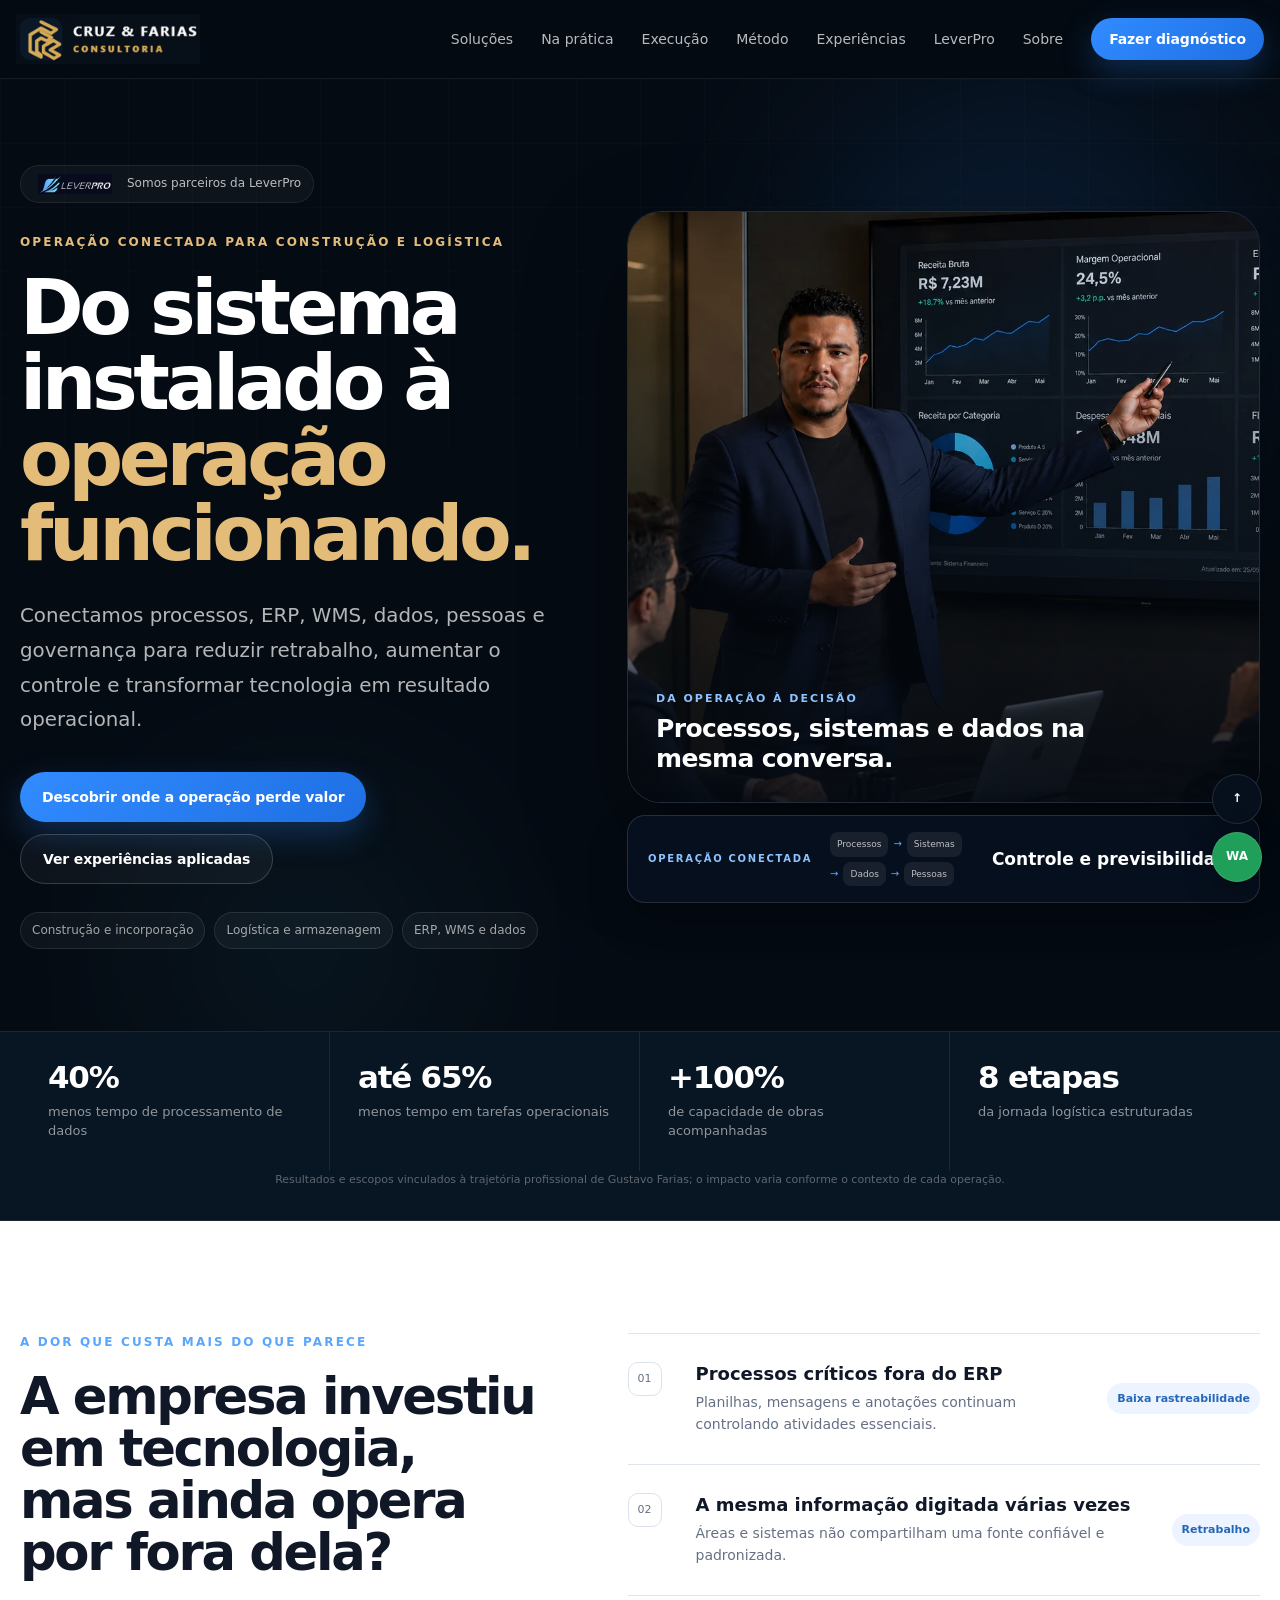
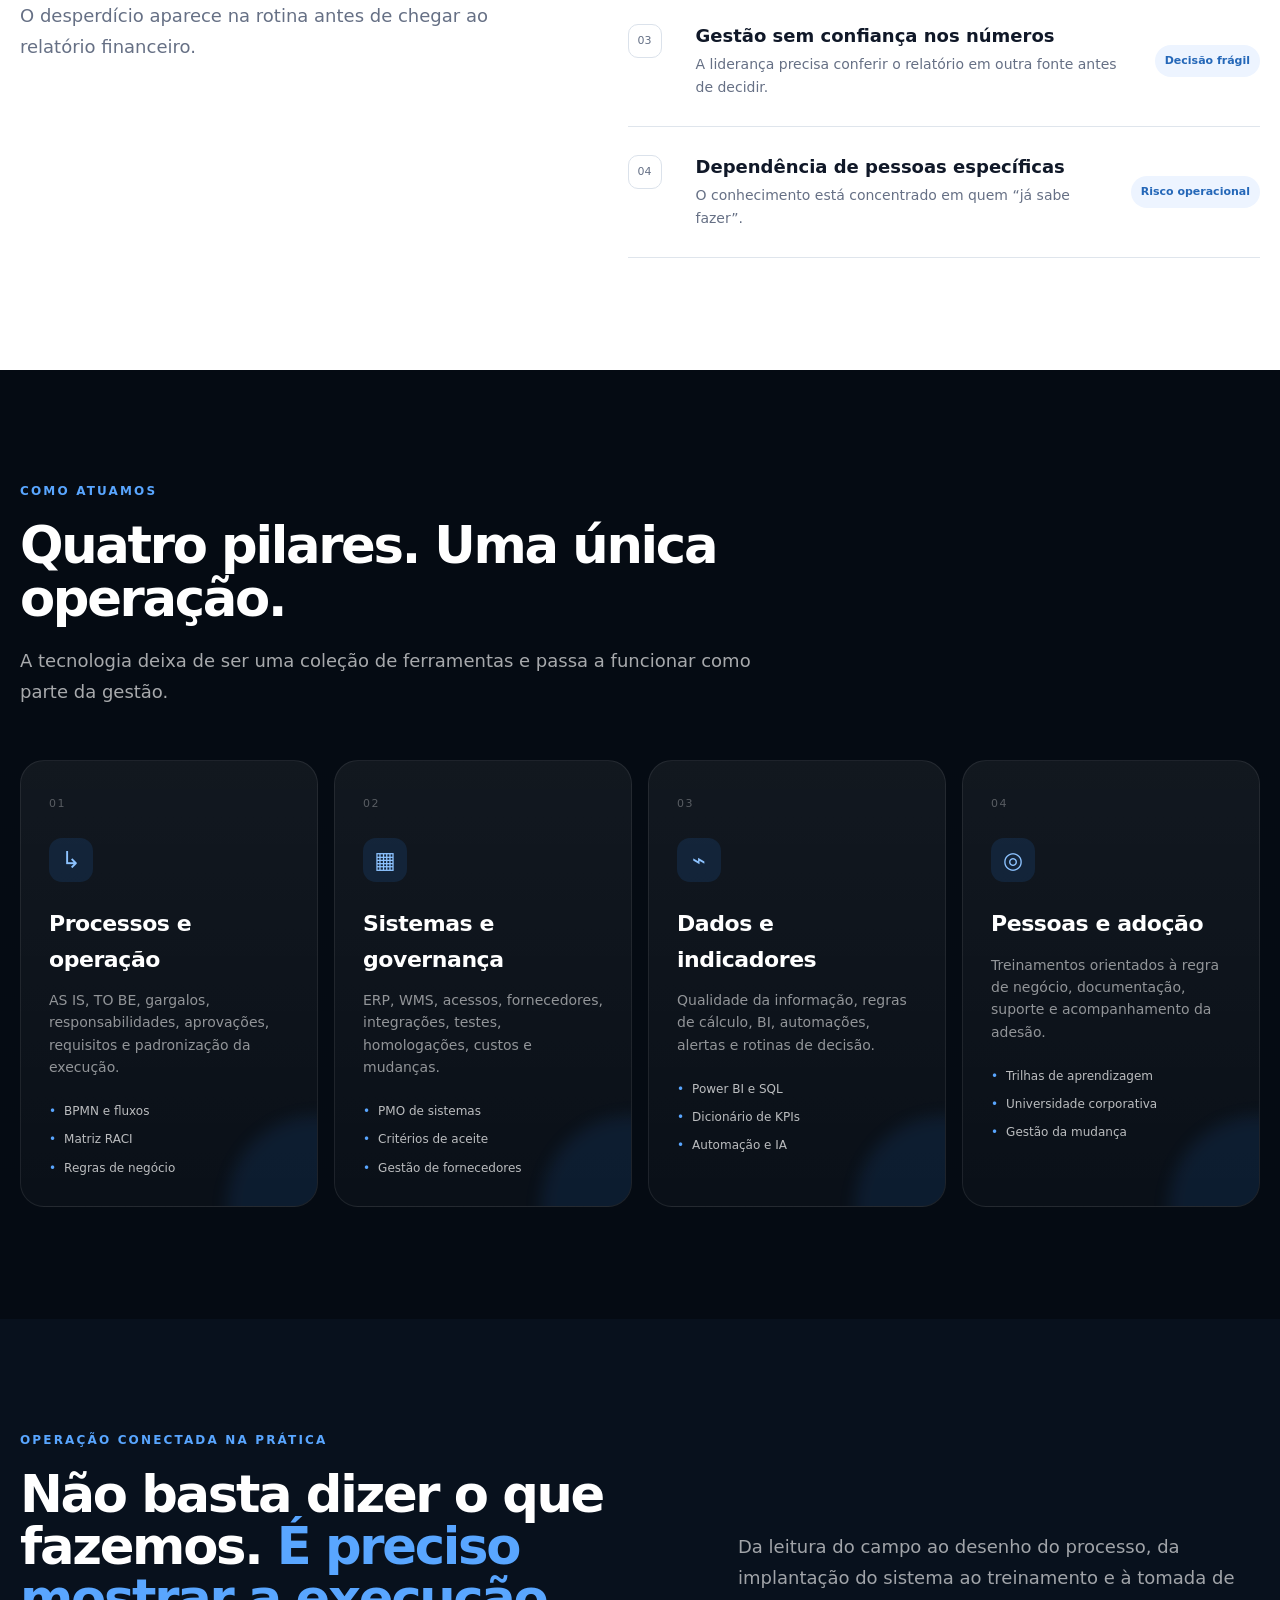
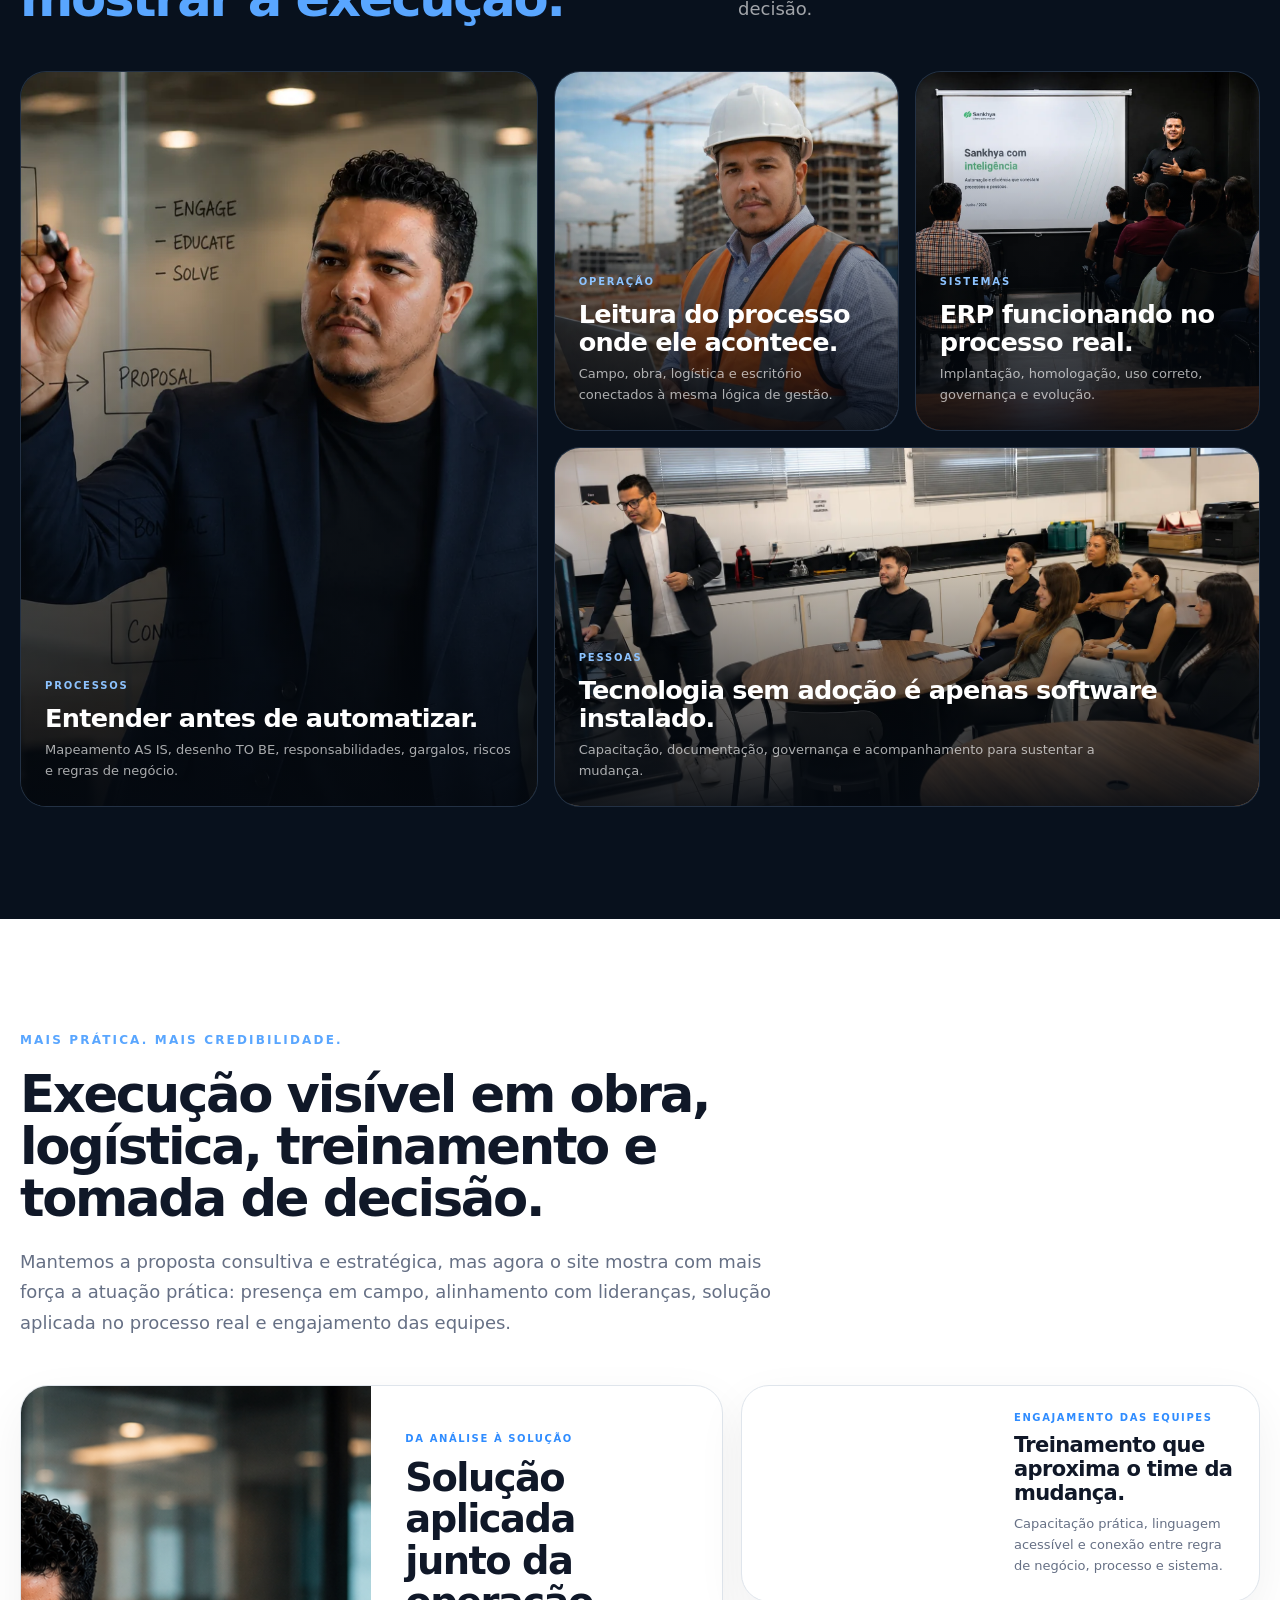
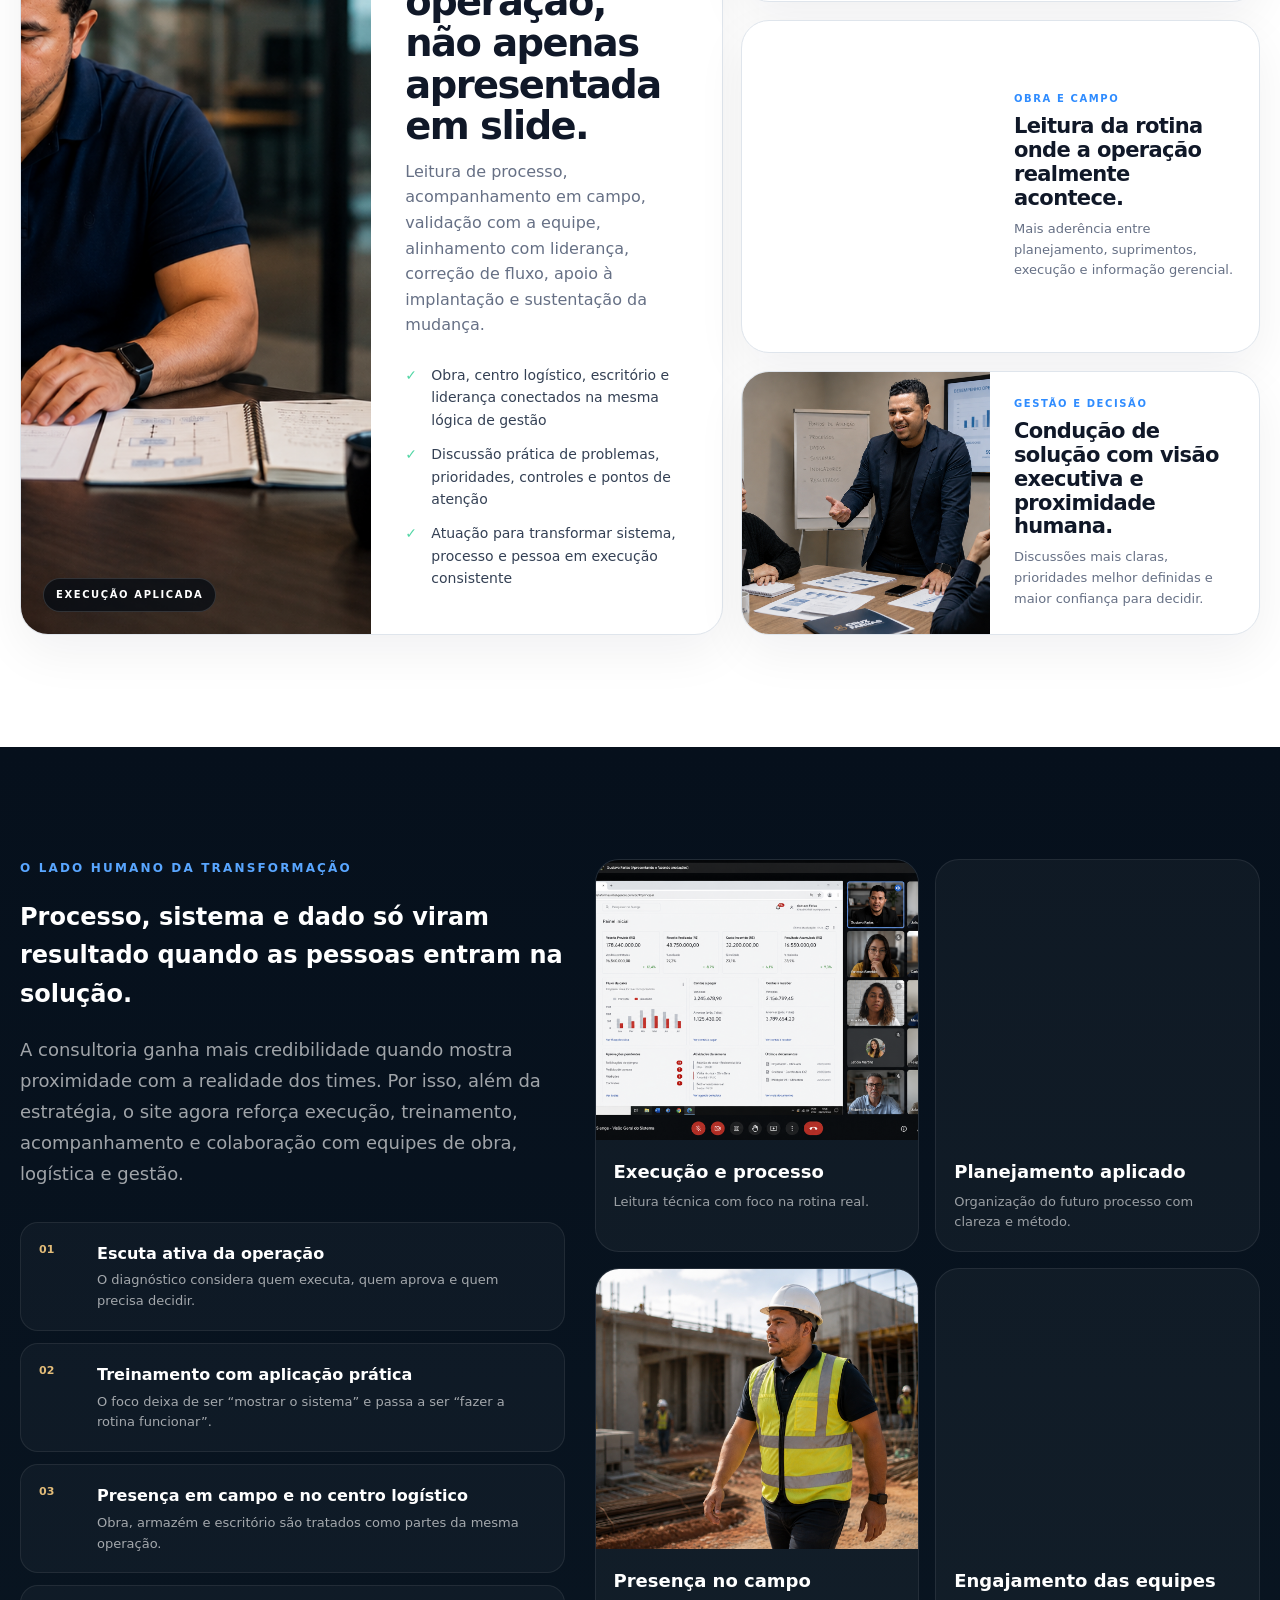
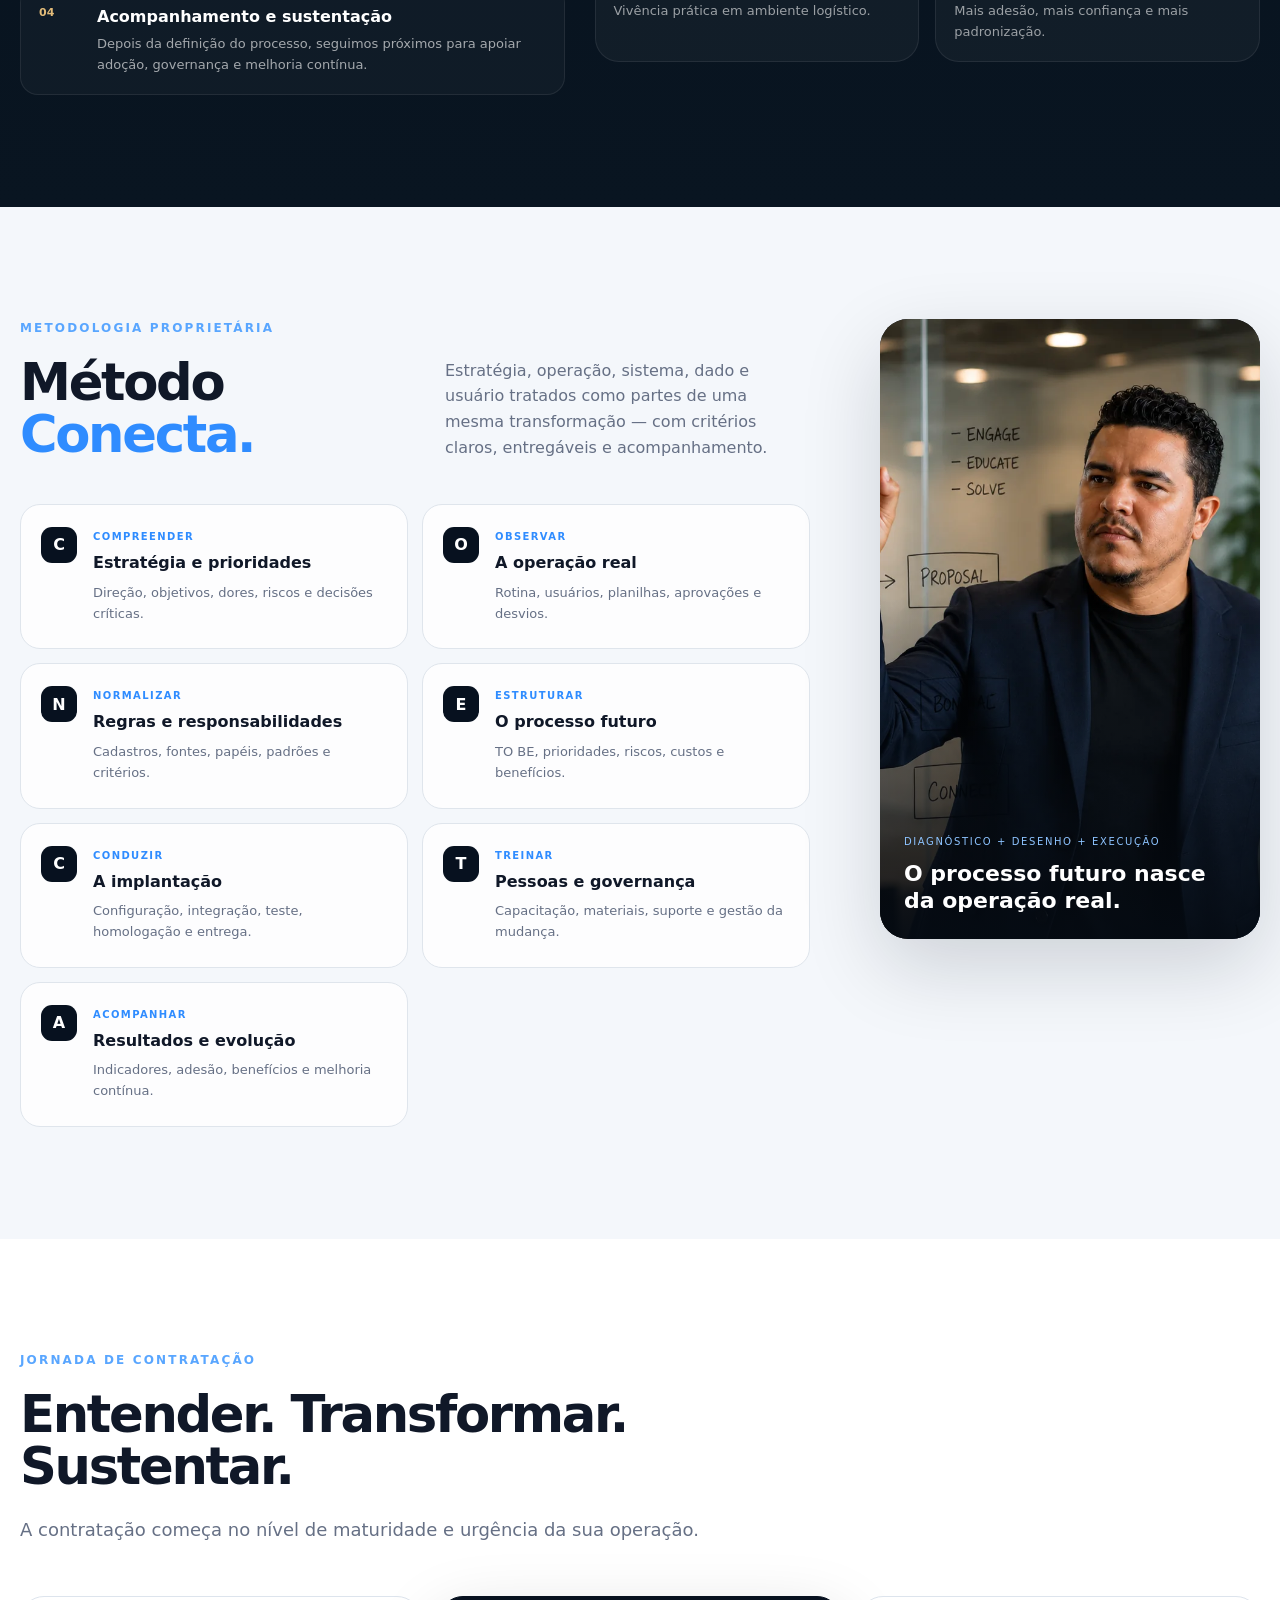
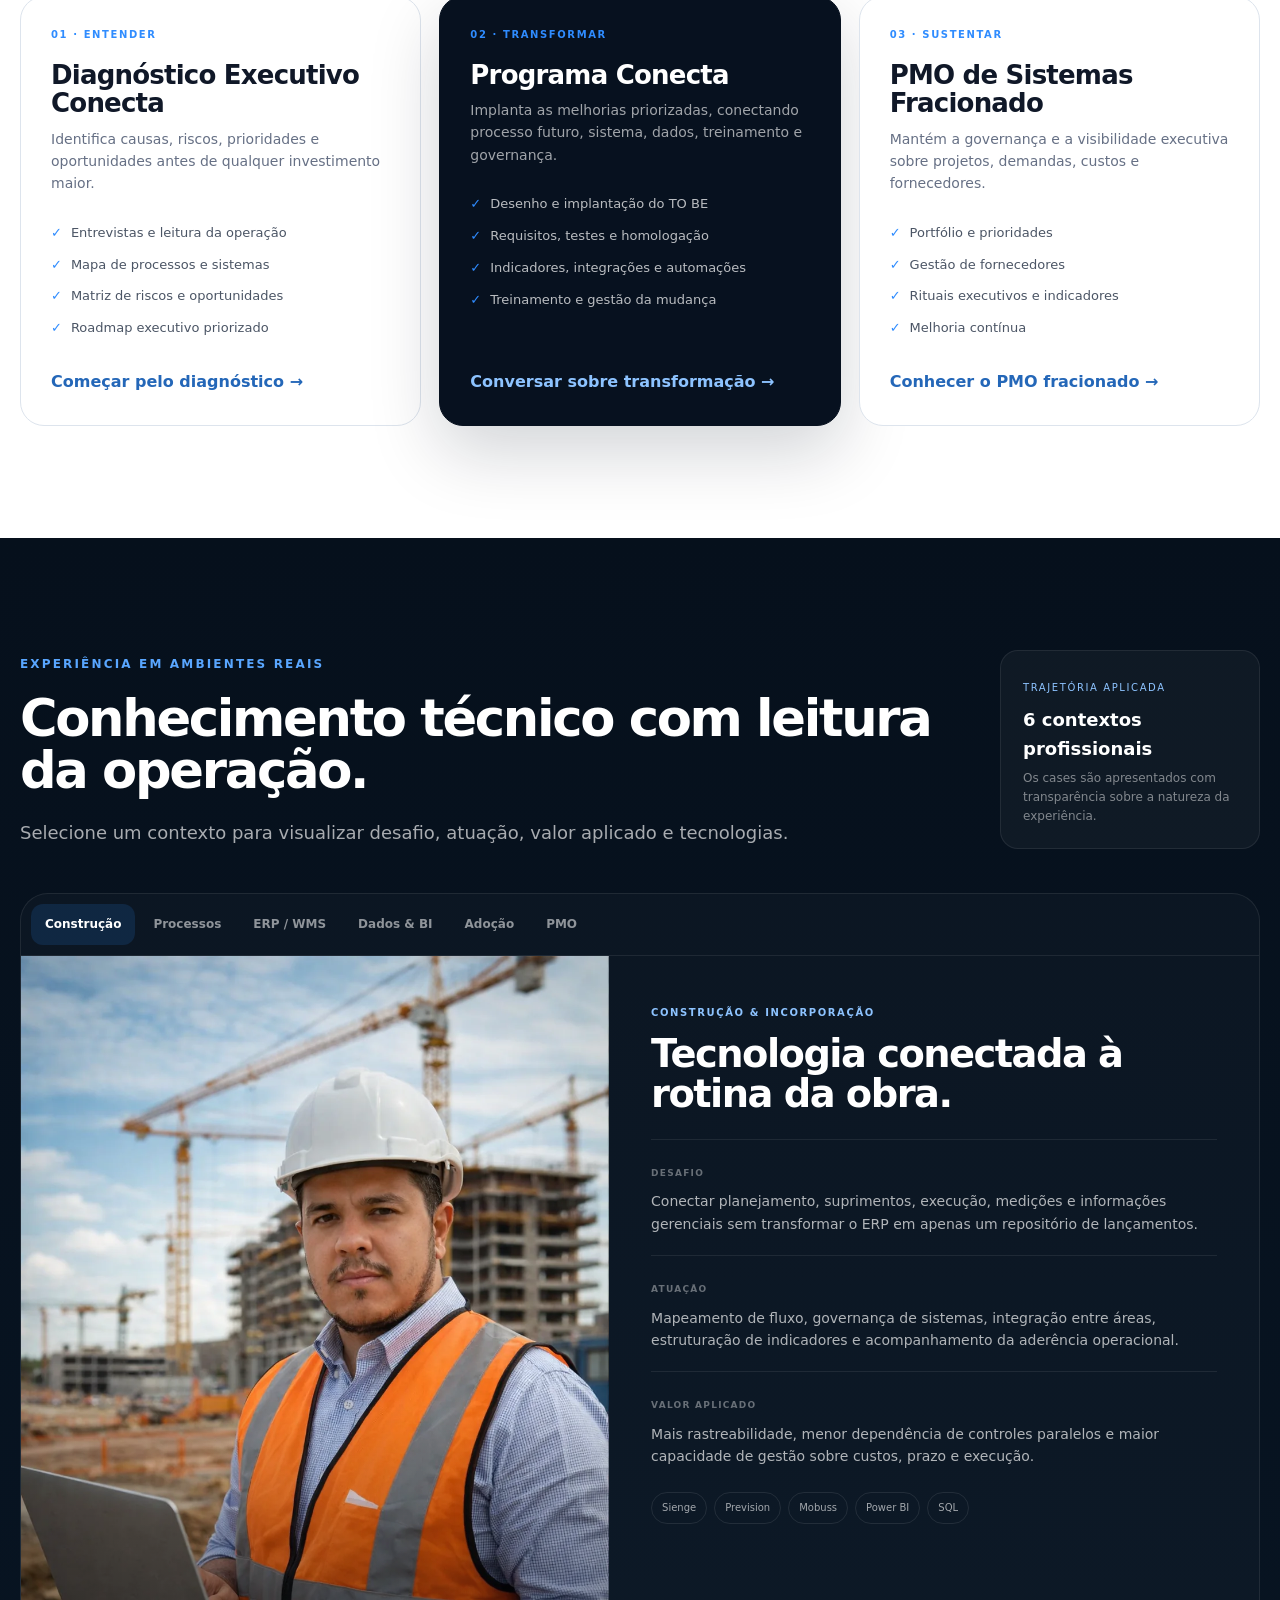
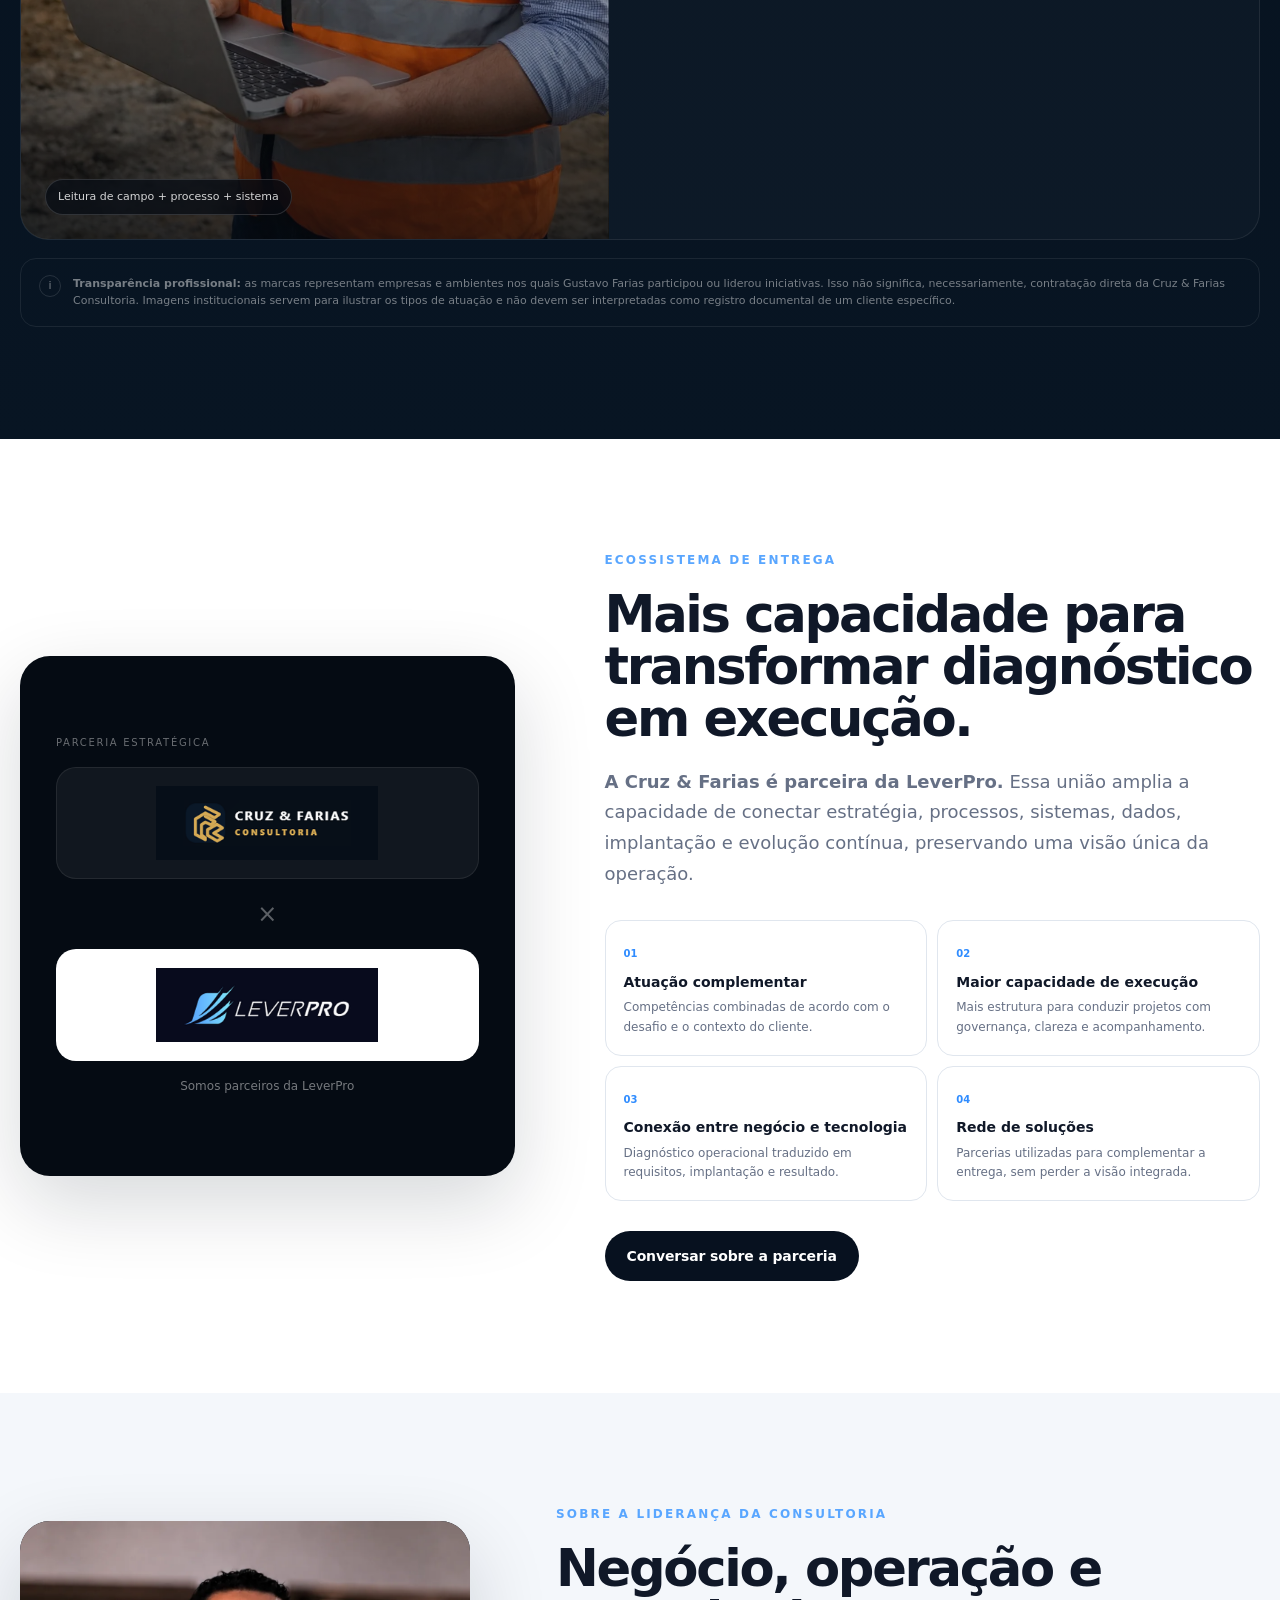
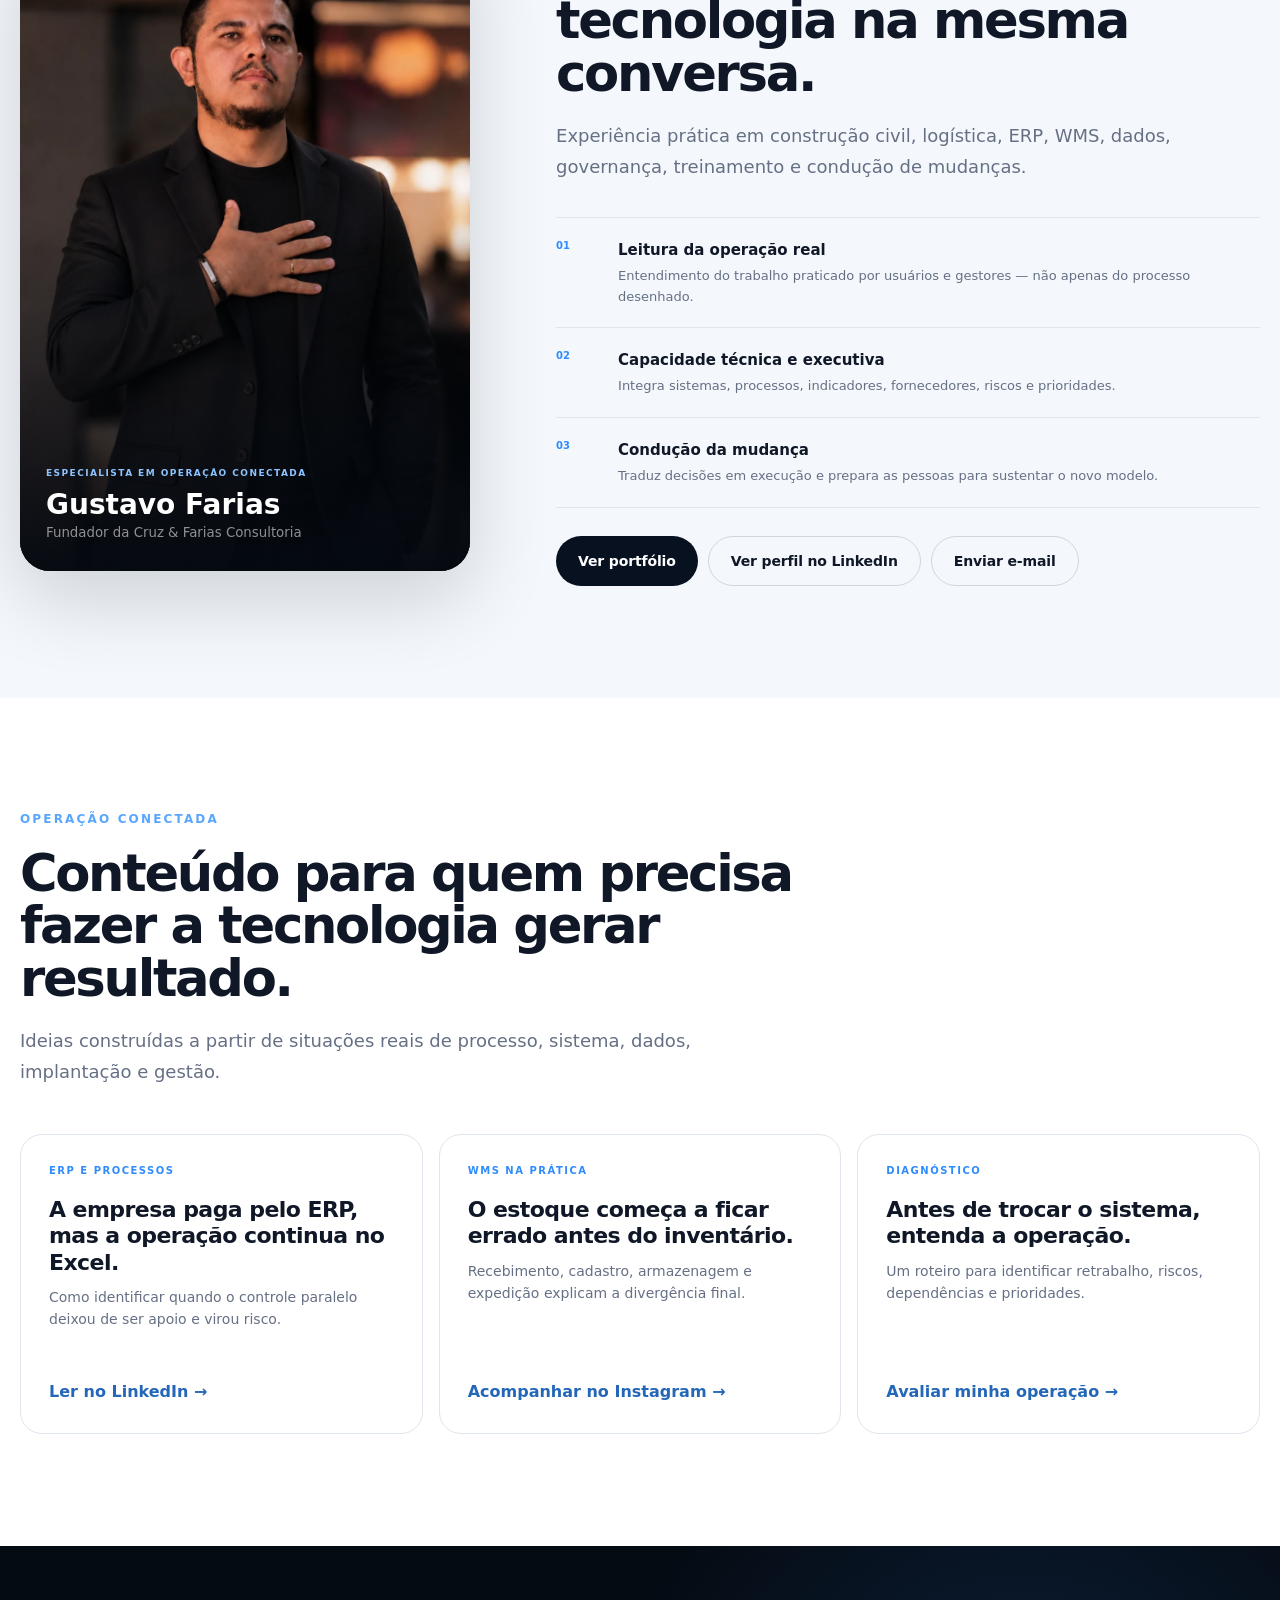
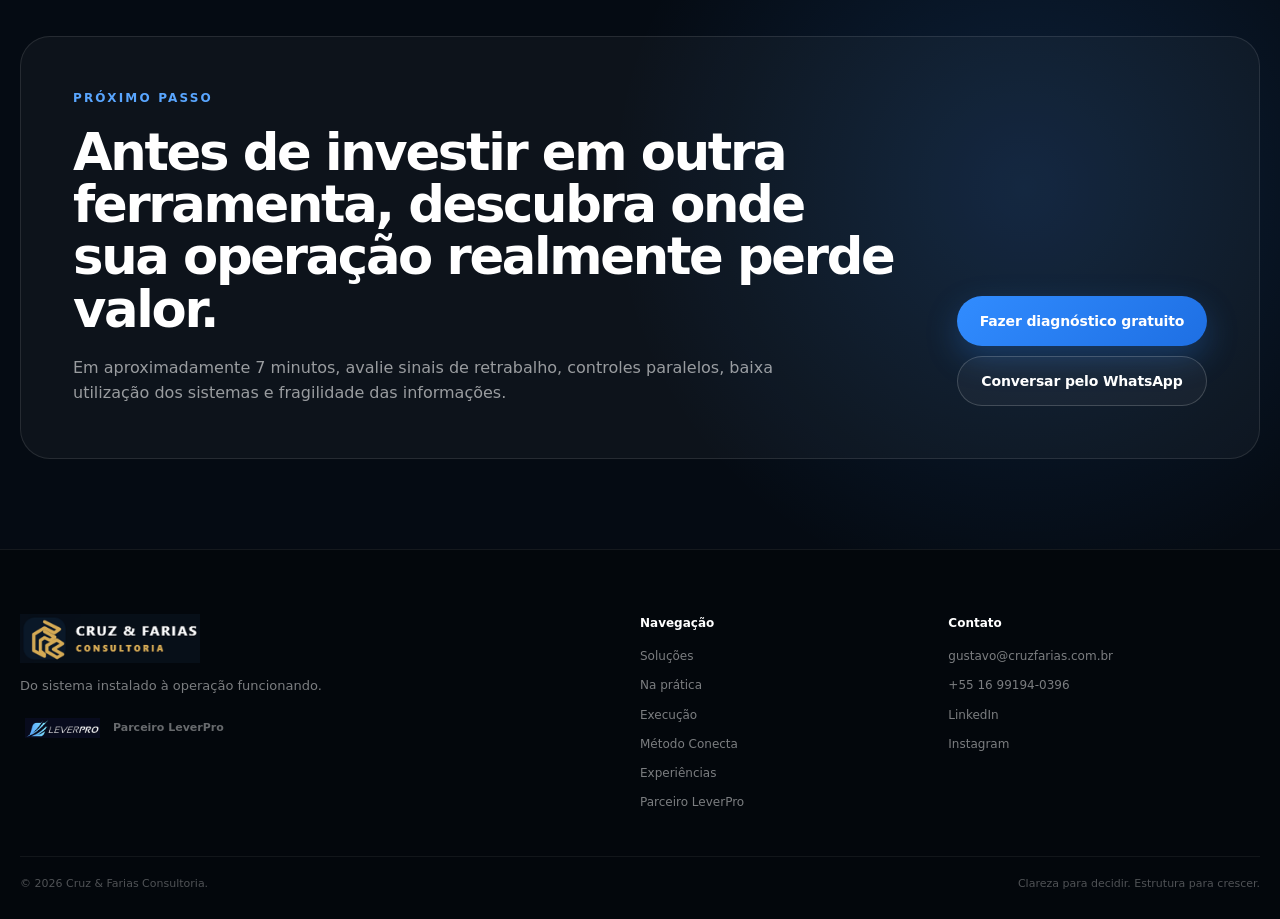
==== commit 27e36b33: "Update index.html" ====
--- a/index.html
+++ b/index.html
@@ -361,7 +361,7 @@
         <div class="execution-grid">
           <article class="execution-feature reveal">
             <div class="execution-feature-visual">
-              <img src="assets/portfolio/logistica-execucao.png" alt="Atuação prática em centro logístico, com acompanhamento da operação, análise em laptop e interação com a equipe" width="1400" height="1050" loading="lazy" decoding="async">
+              <img class="execution-feature-photo" src="assets/portfolio/logistica-execucao.png" alt="Atuação prática em centro logístico, com acompanhamento da operação, análise em laptop e interação com a equipe" width="1400" height="1050" loading="lazy" decoding="async">
               <span class="execution-badge">EXECUÇÃO APLICADA</span>
             </div>
             <div class="execution-feature-copy">
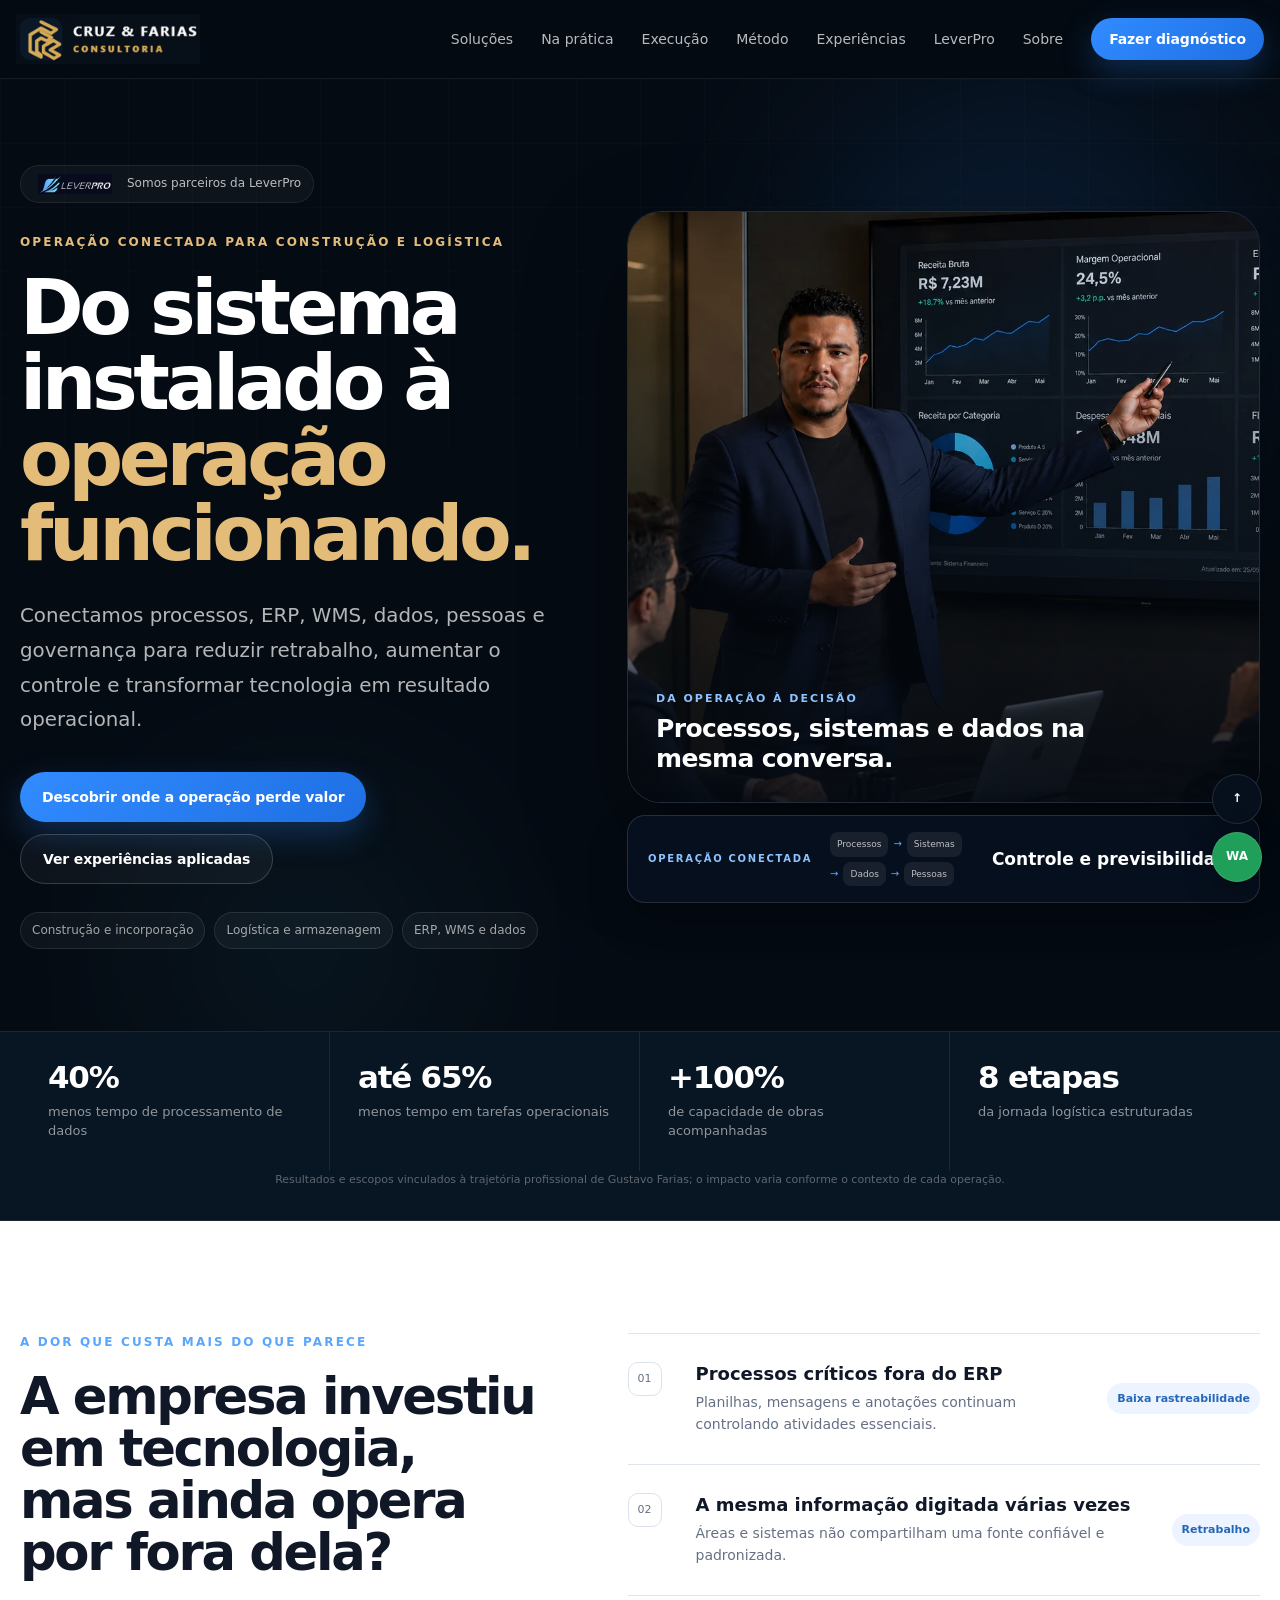
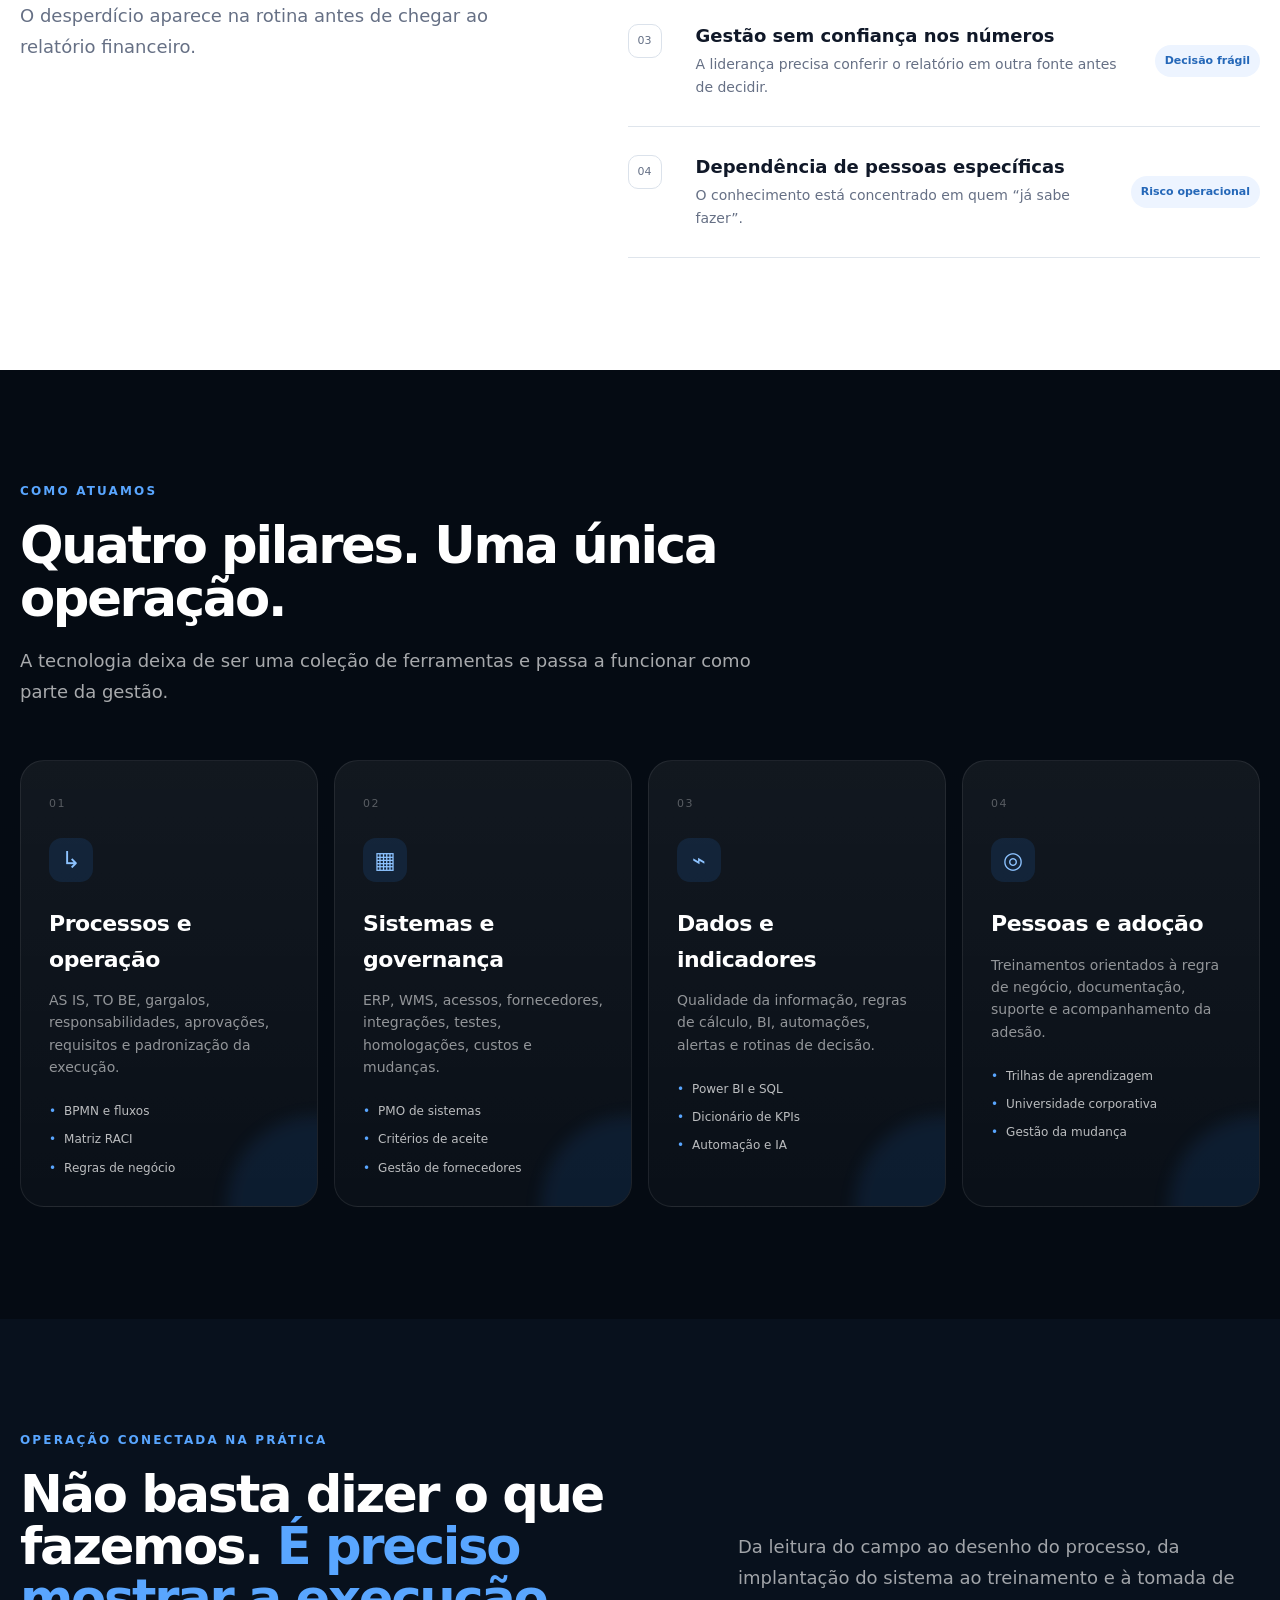
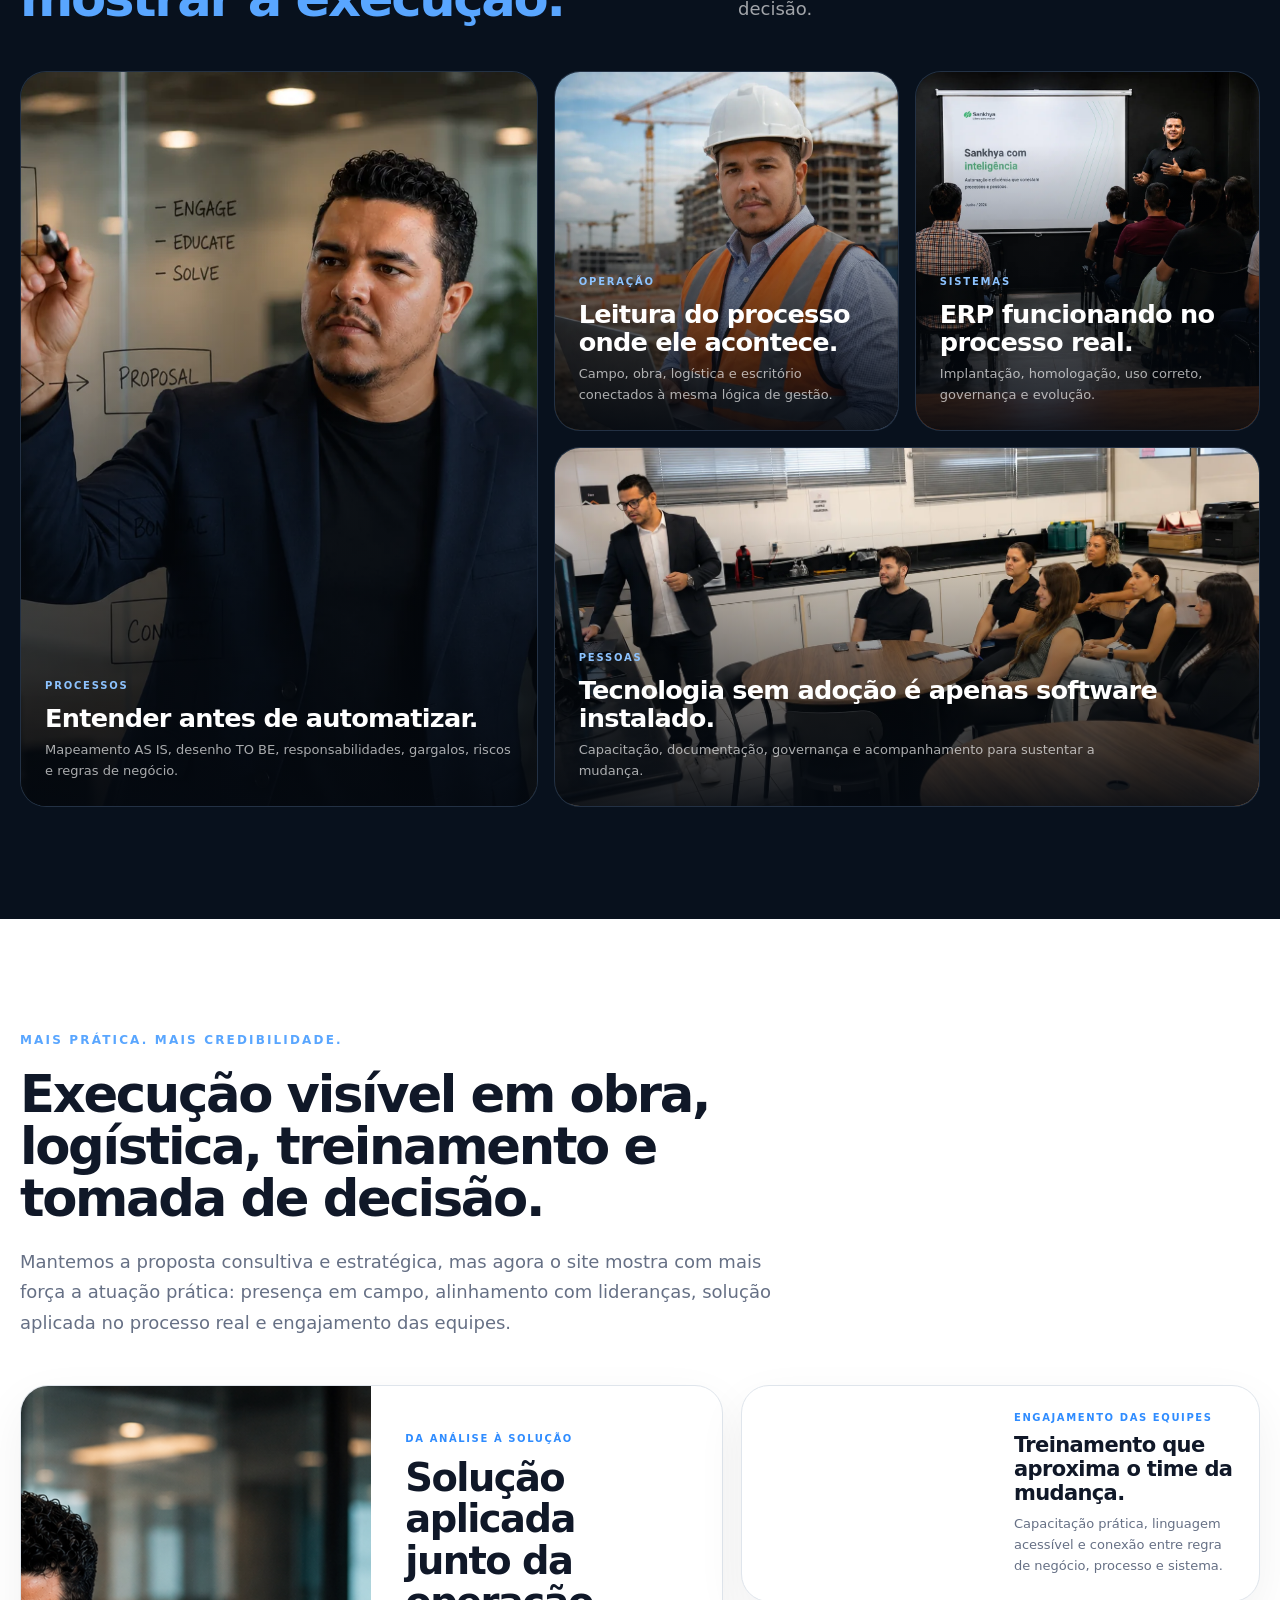
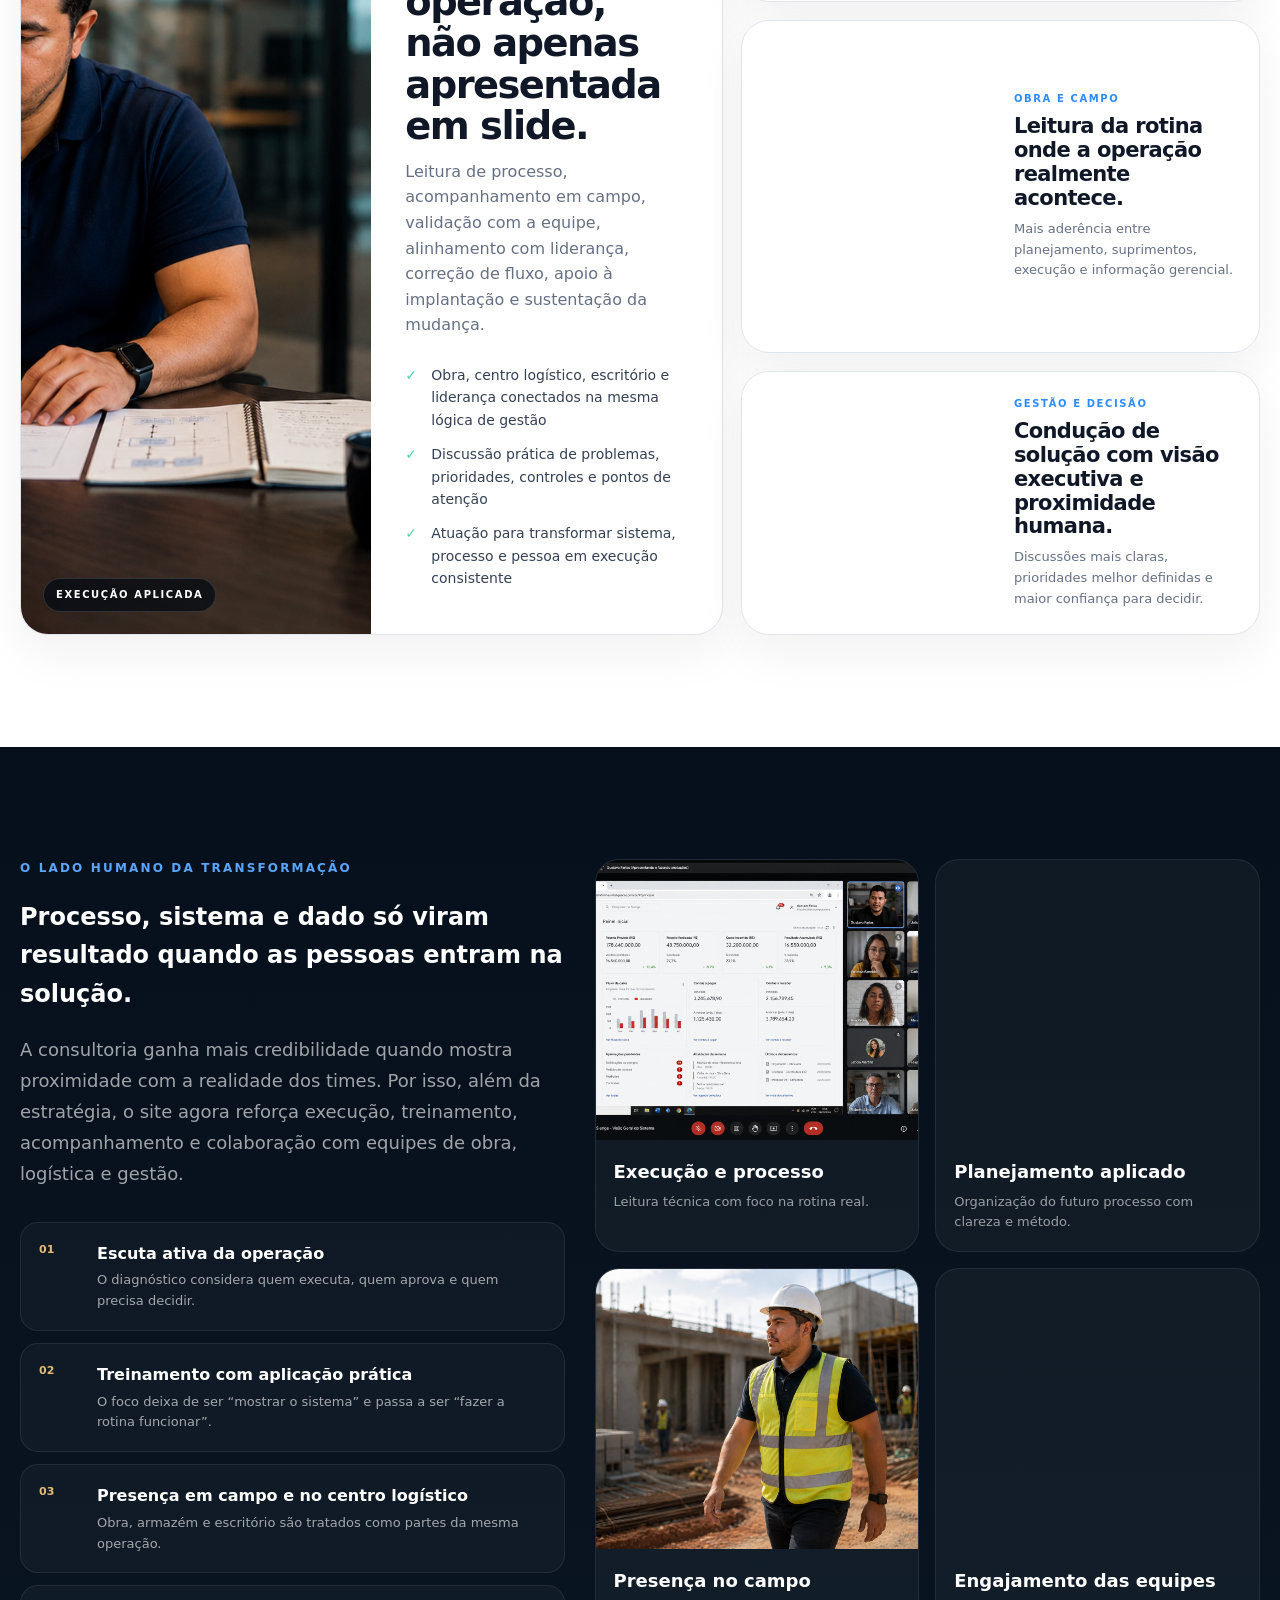
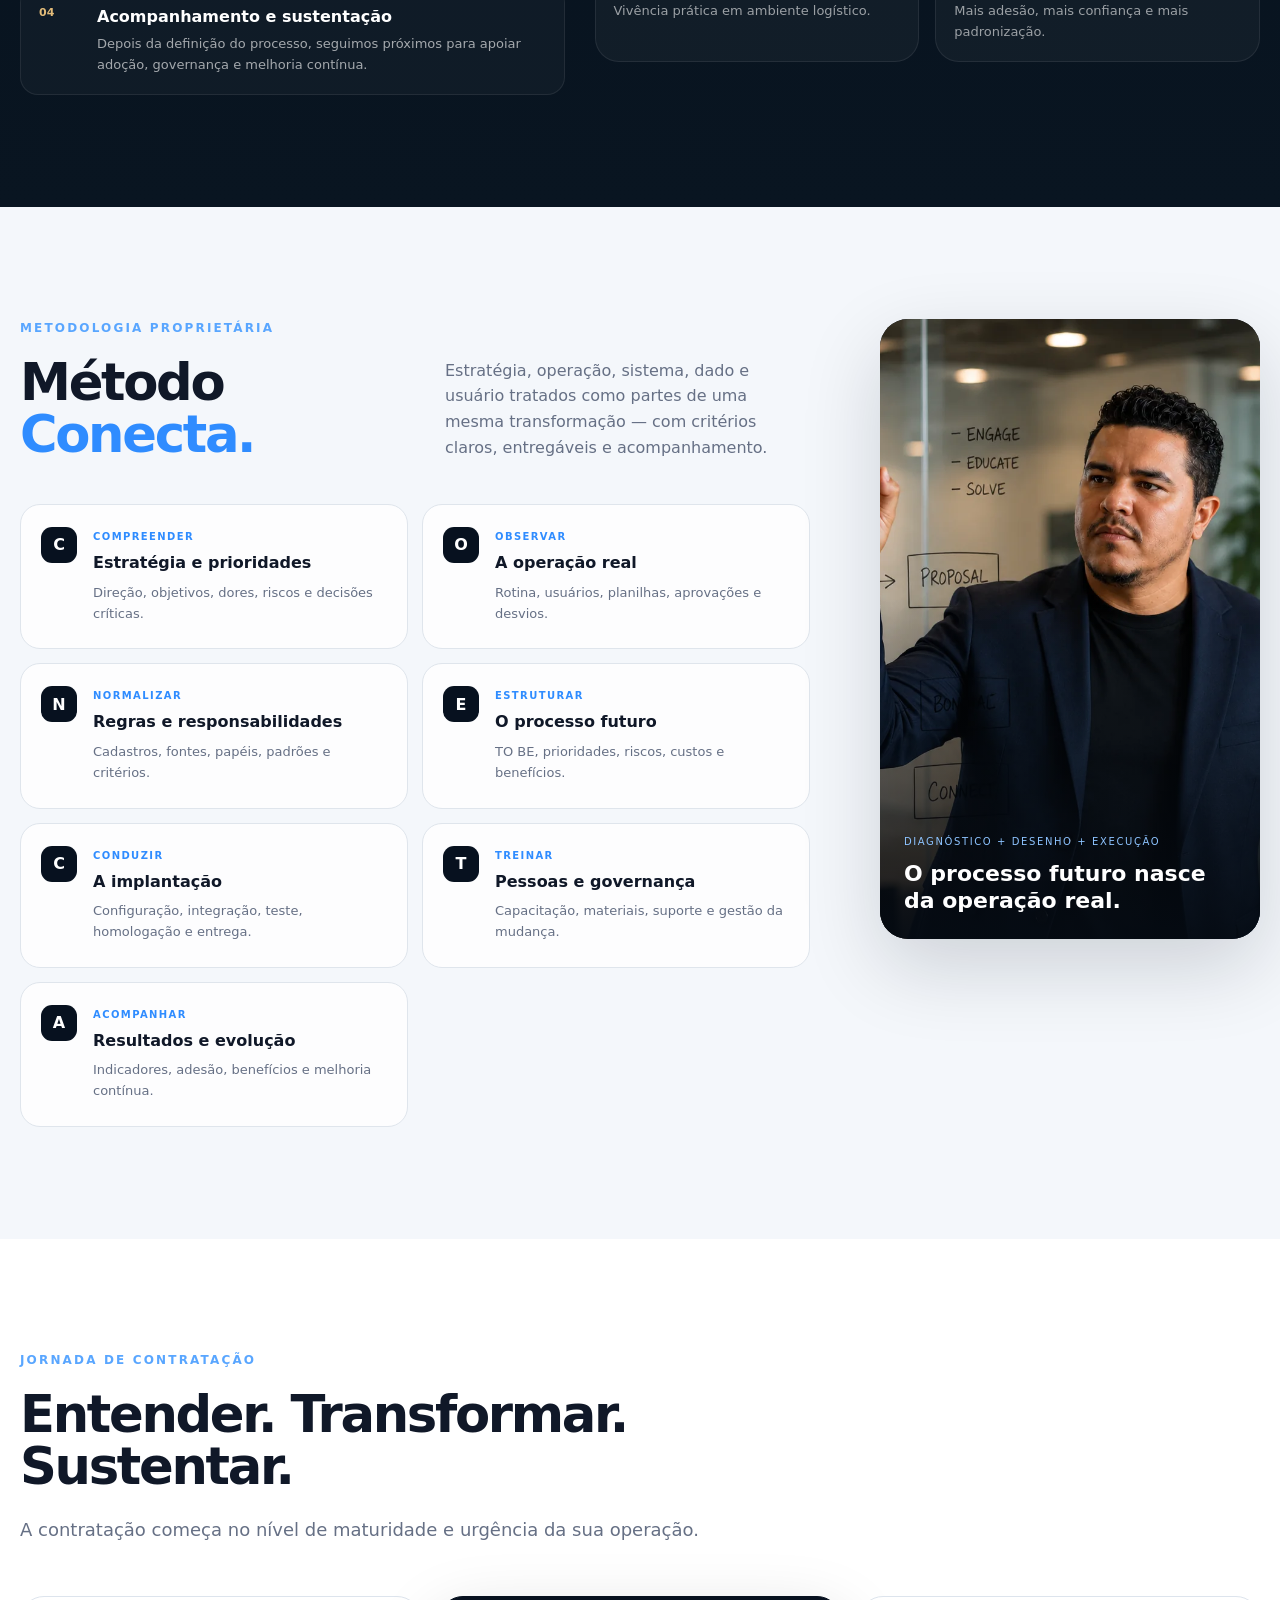
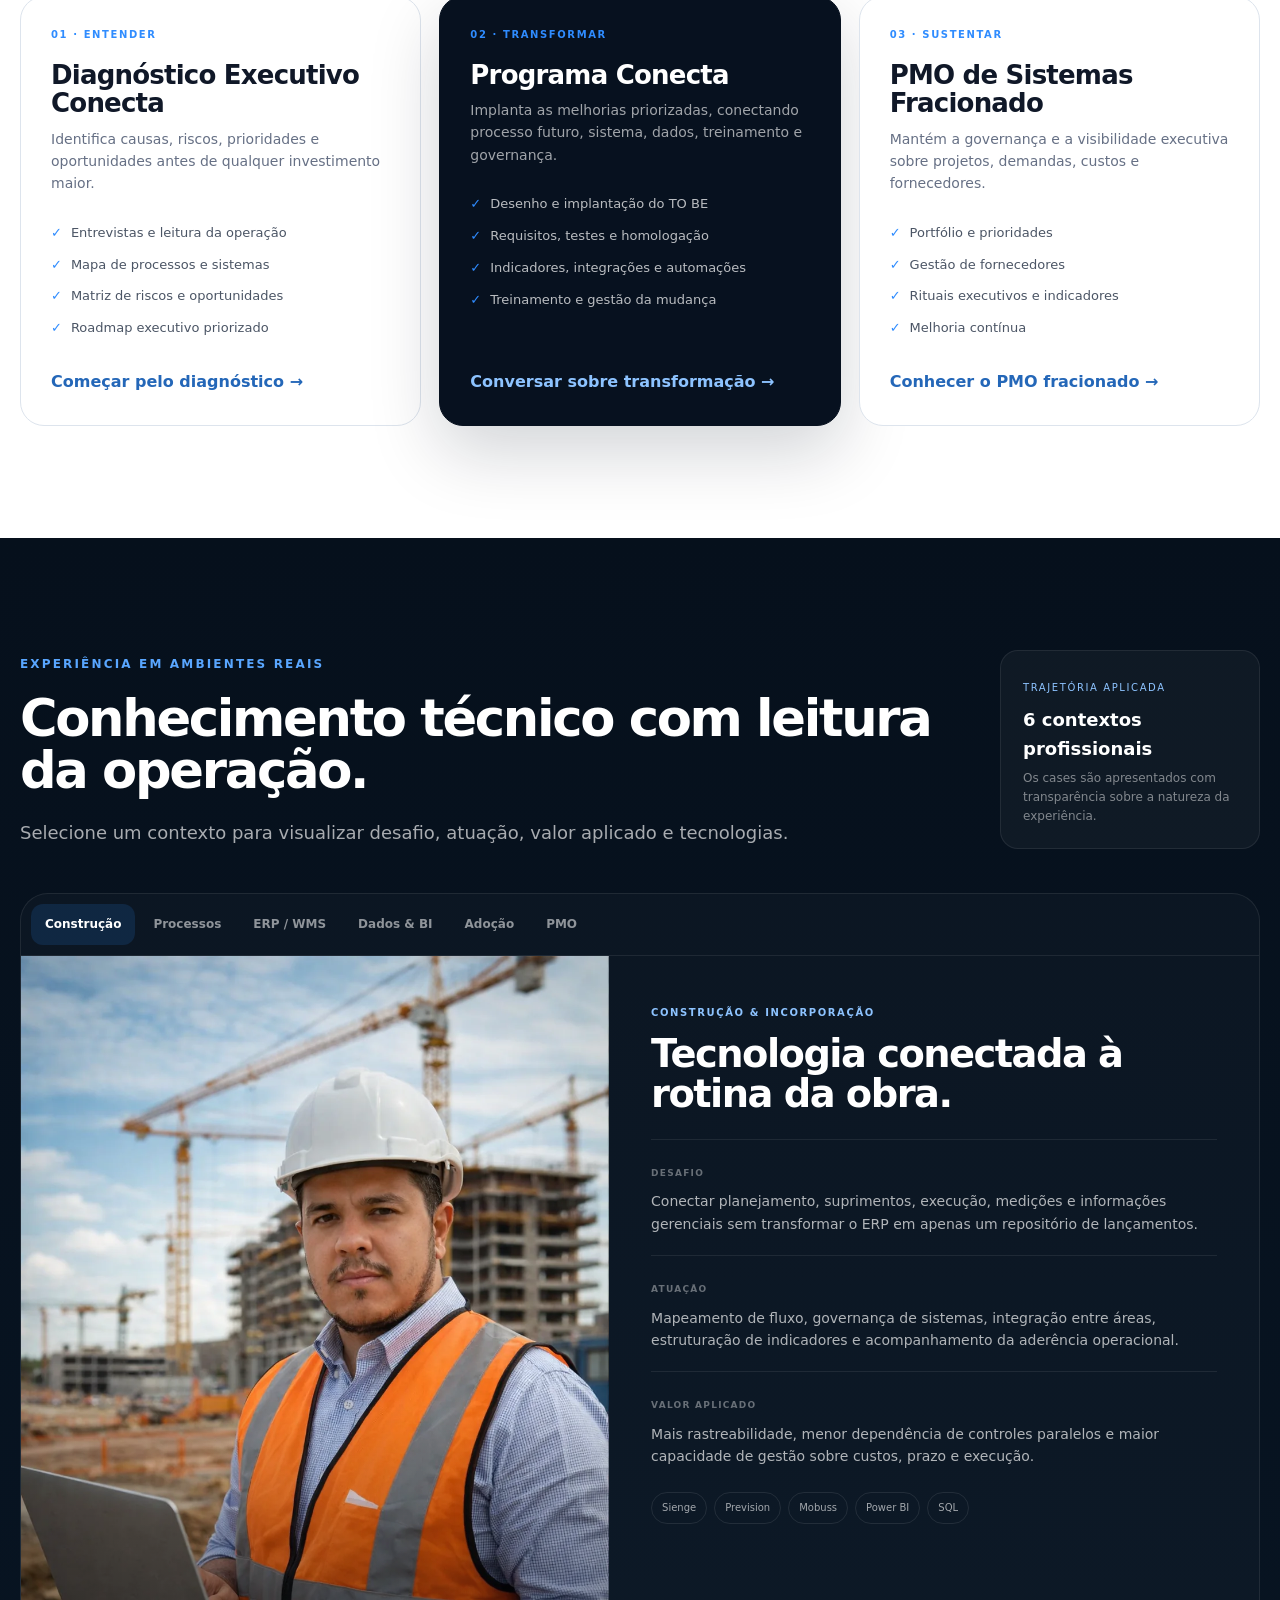
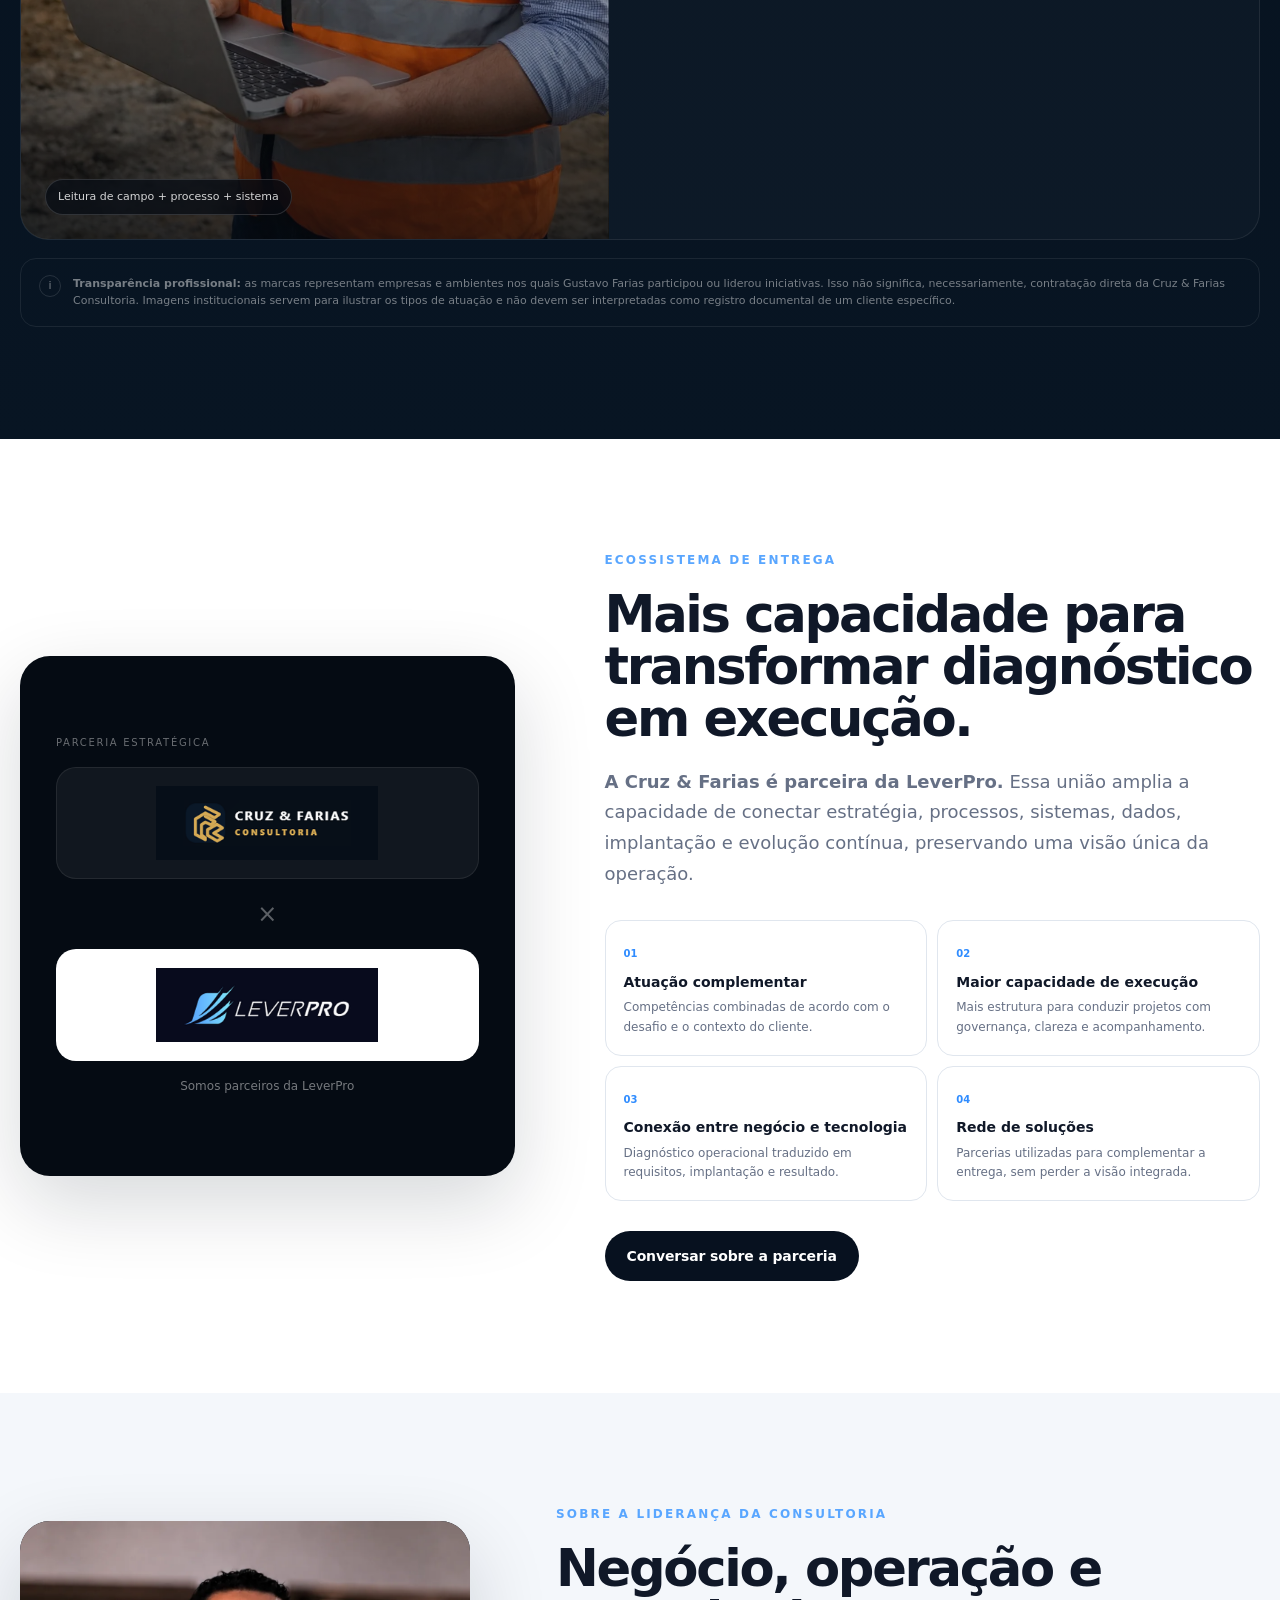
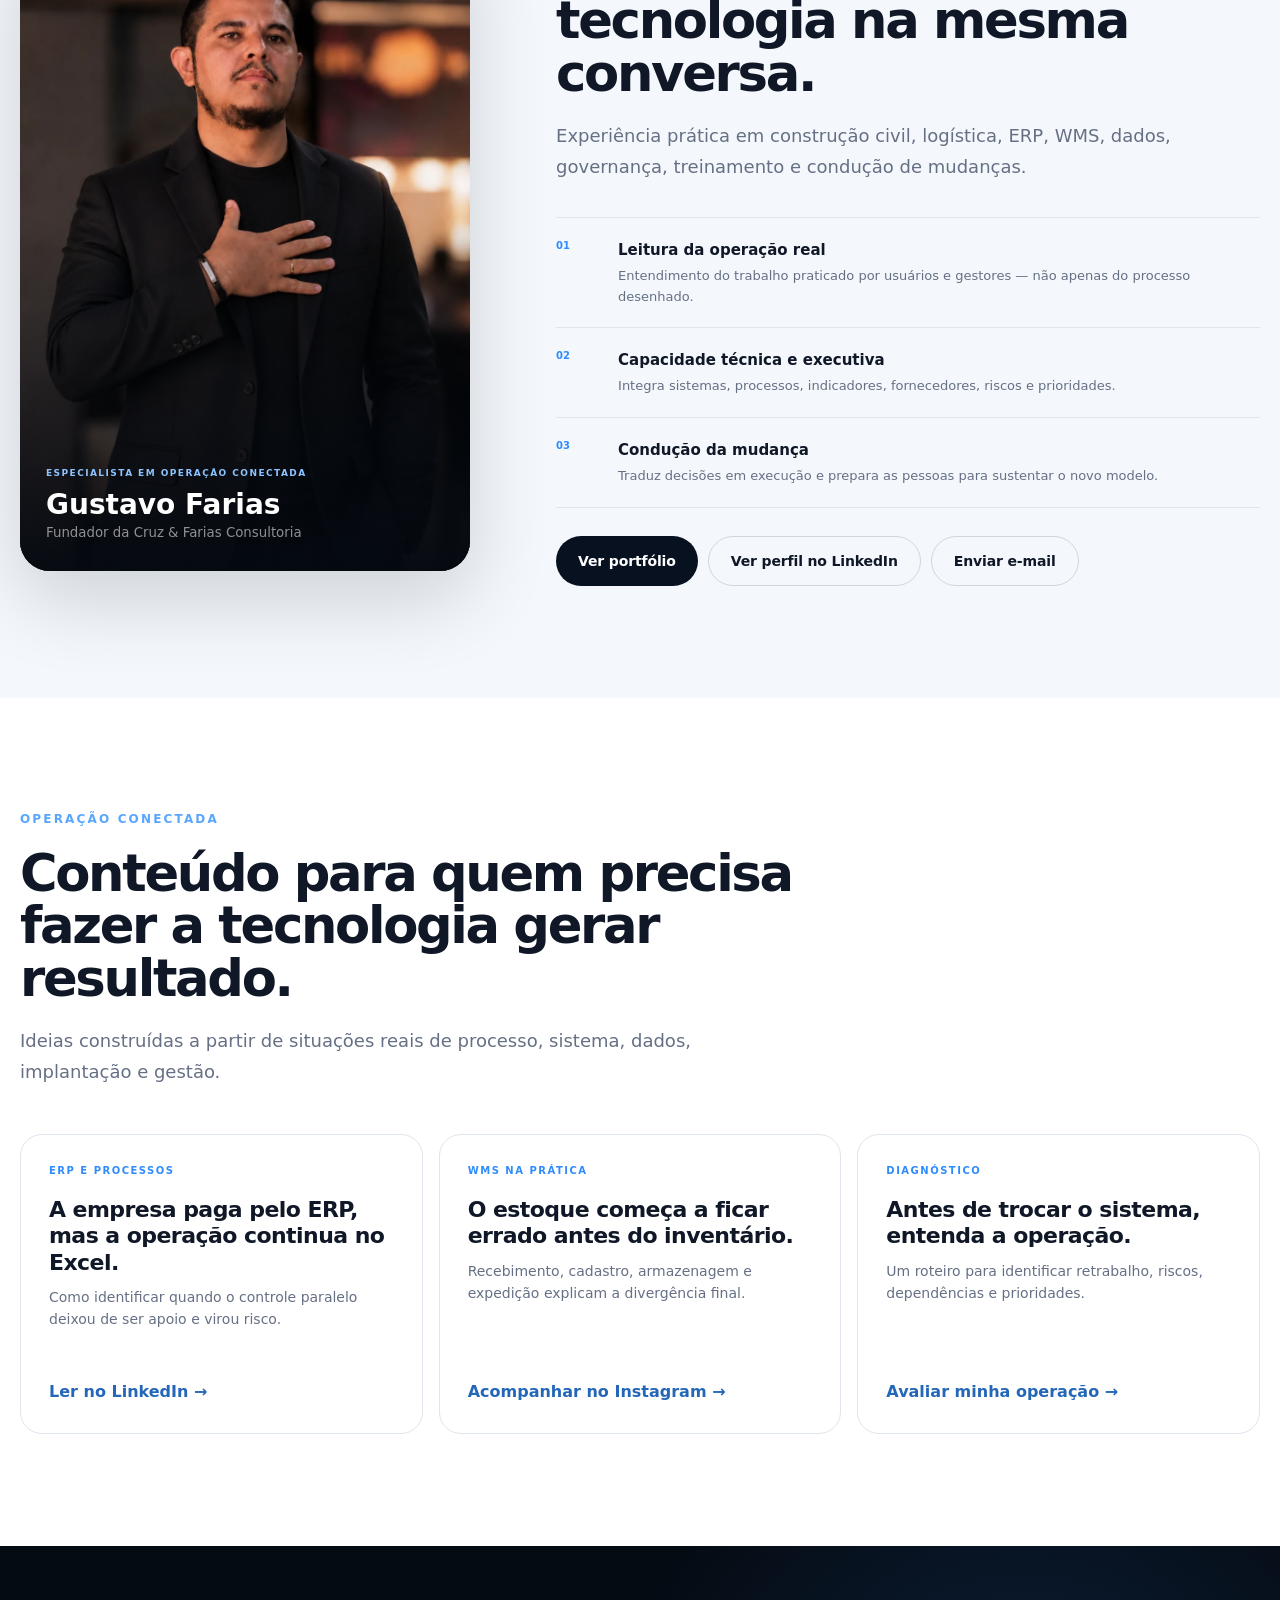
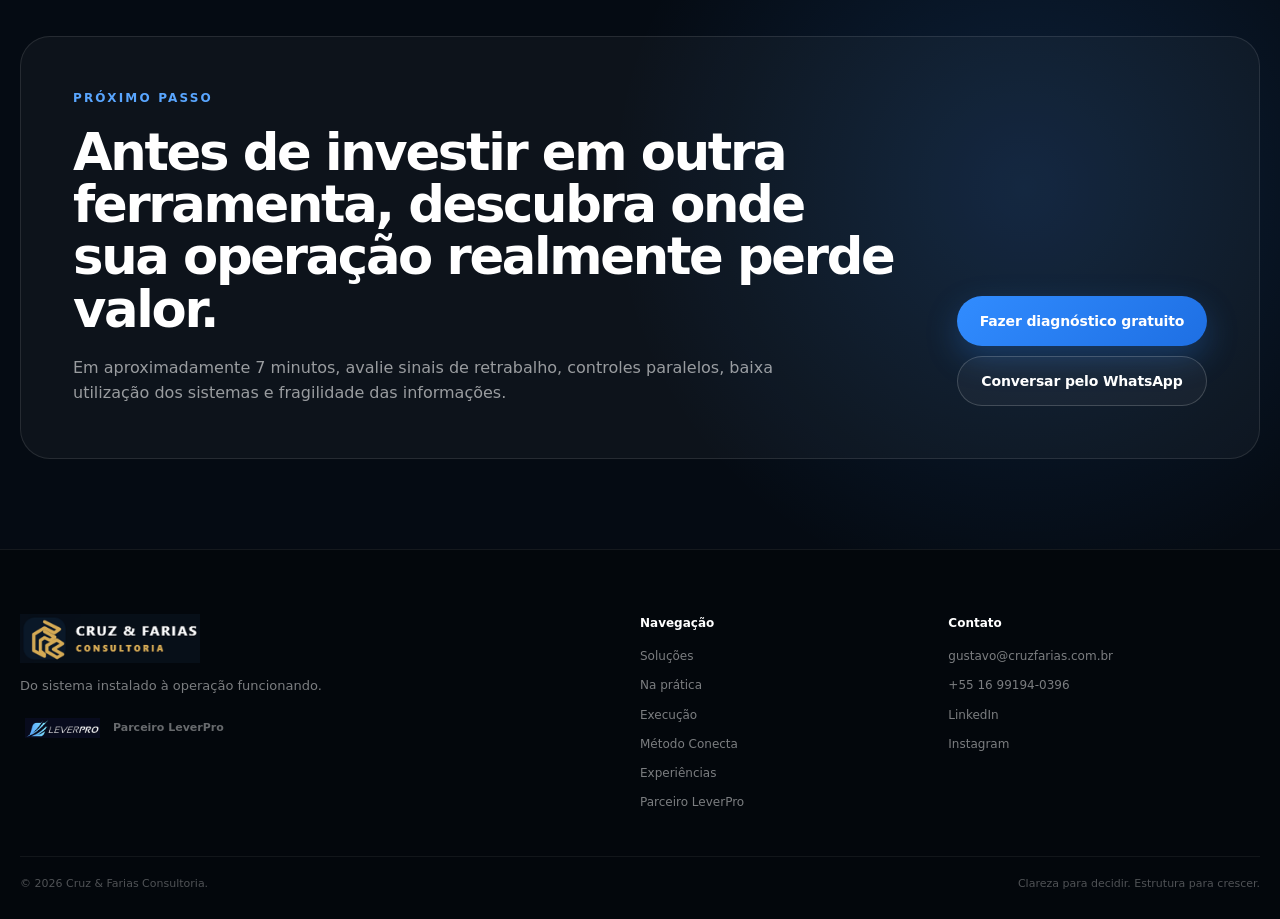
==== commit 9589e19e: "Update index.html" ====
--- a/index.html
+++ b/index.html
@@ -361,7 +361,7 @@
         <div class="execution-grid">
           <article class="execution-feature reveal">
             <div class="execution-feature-visual">
-              <img class="execution-feature-photo" src="assets/portfolio/logistica-execucao.png" alt="Atuação prática em centro logístico, com acompanhamento da operação, análise em laptop e interação com a equipe" width="1400" height="1050" loading="lazy" decoding="async">
+              <img src="assets/portfolio/logistica-execucao.png" alt="Atuação prática em centro logístico, com acompanhamento da operação, análise em laptop e interação com a equipe" width="1400" height="1050" loading="lazy" decoding="async">
               <span class="execution-badge">EXECUÇÃO APLICADA</span>
             </div>
             <div class="execution-feature-copy">
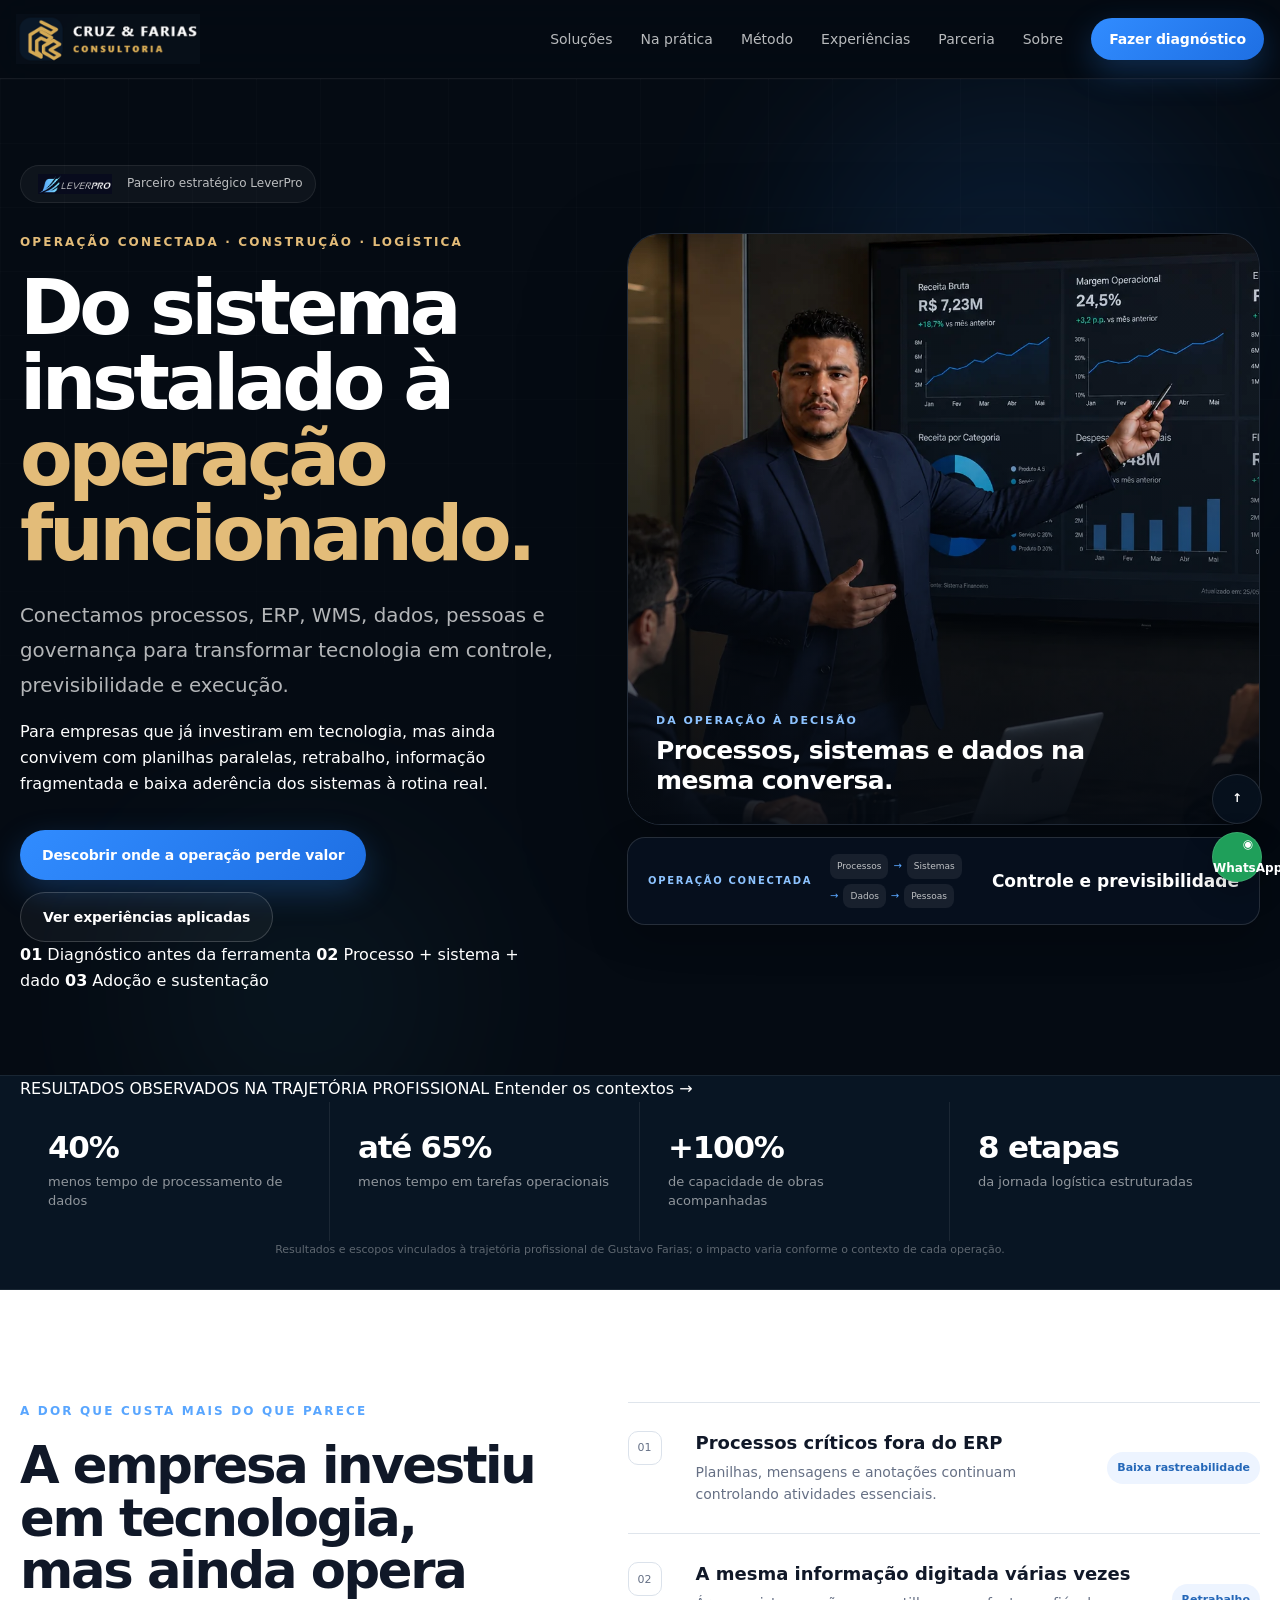
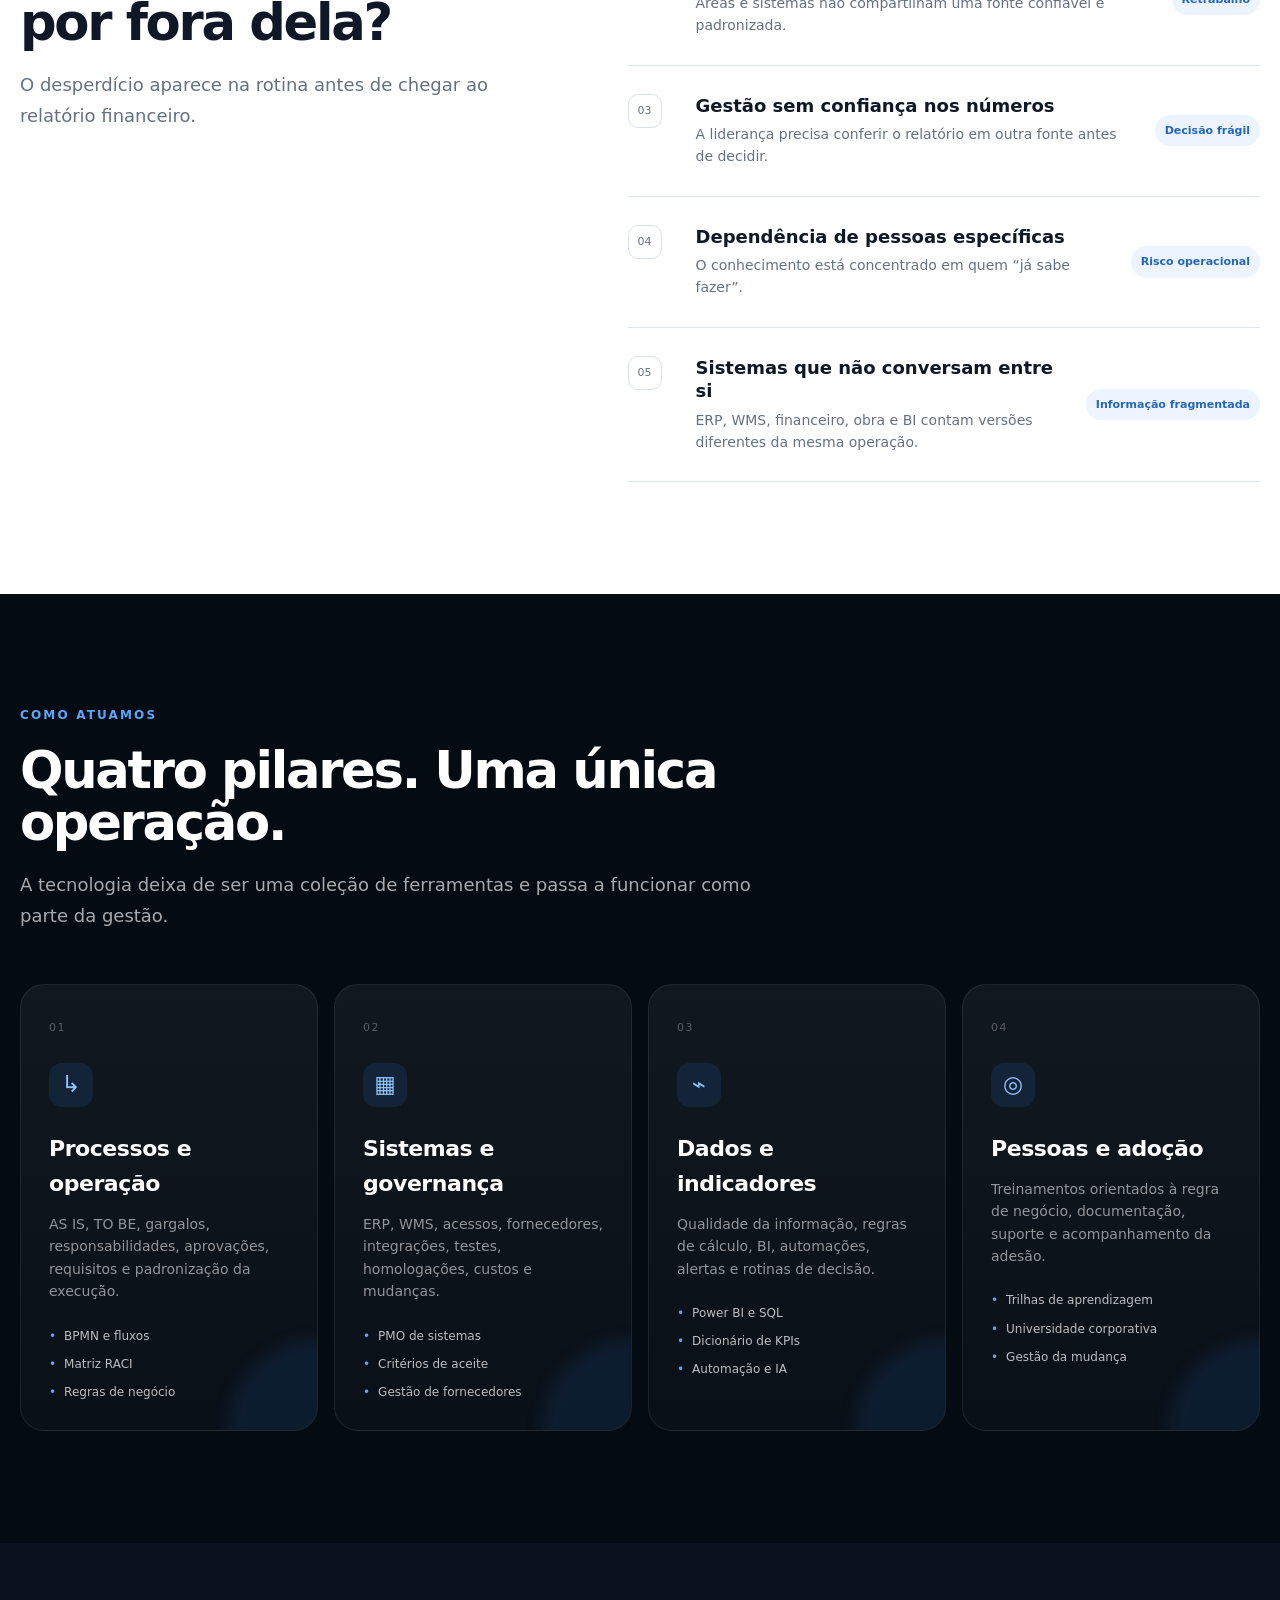
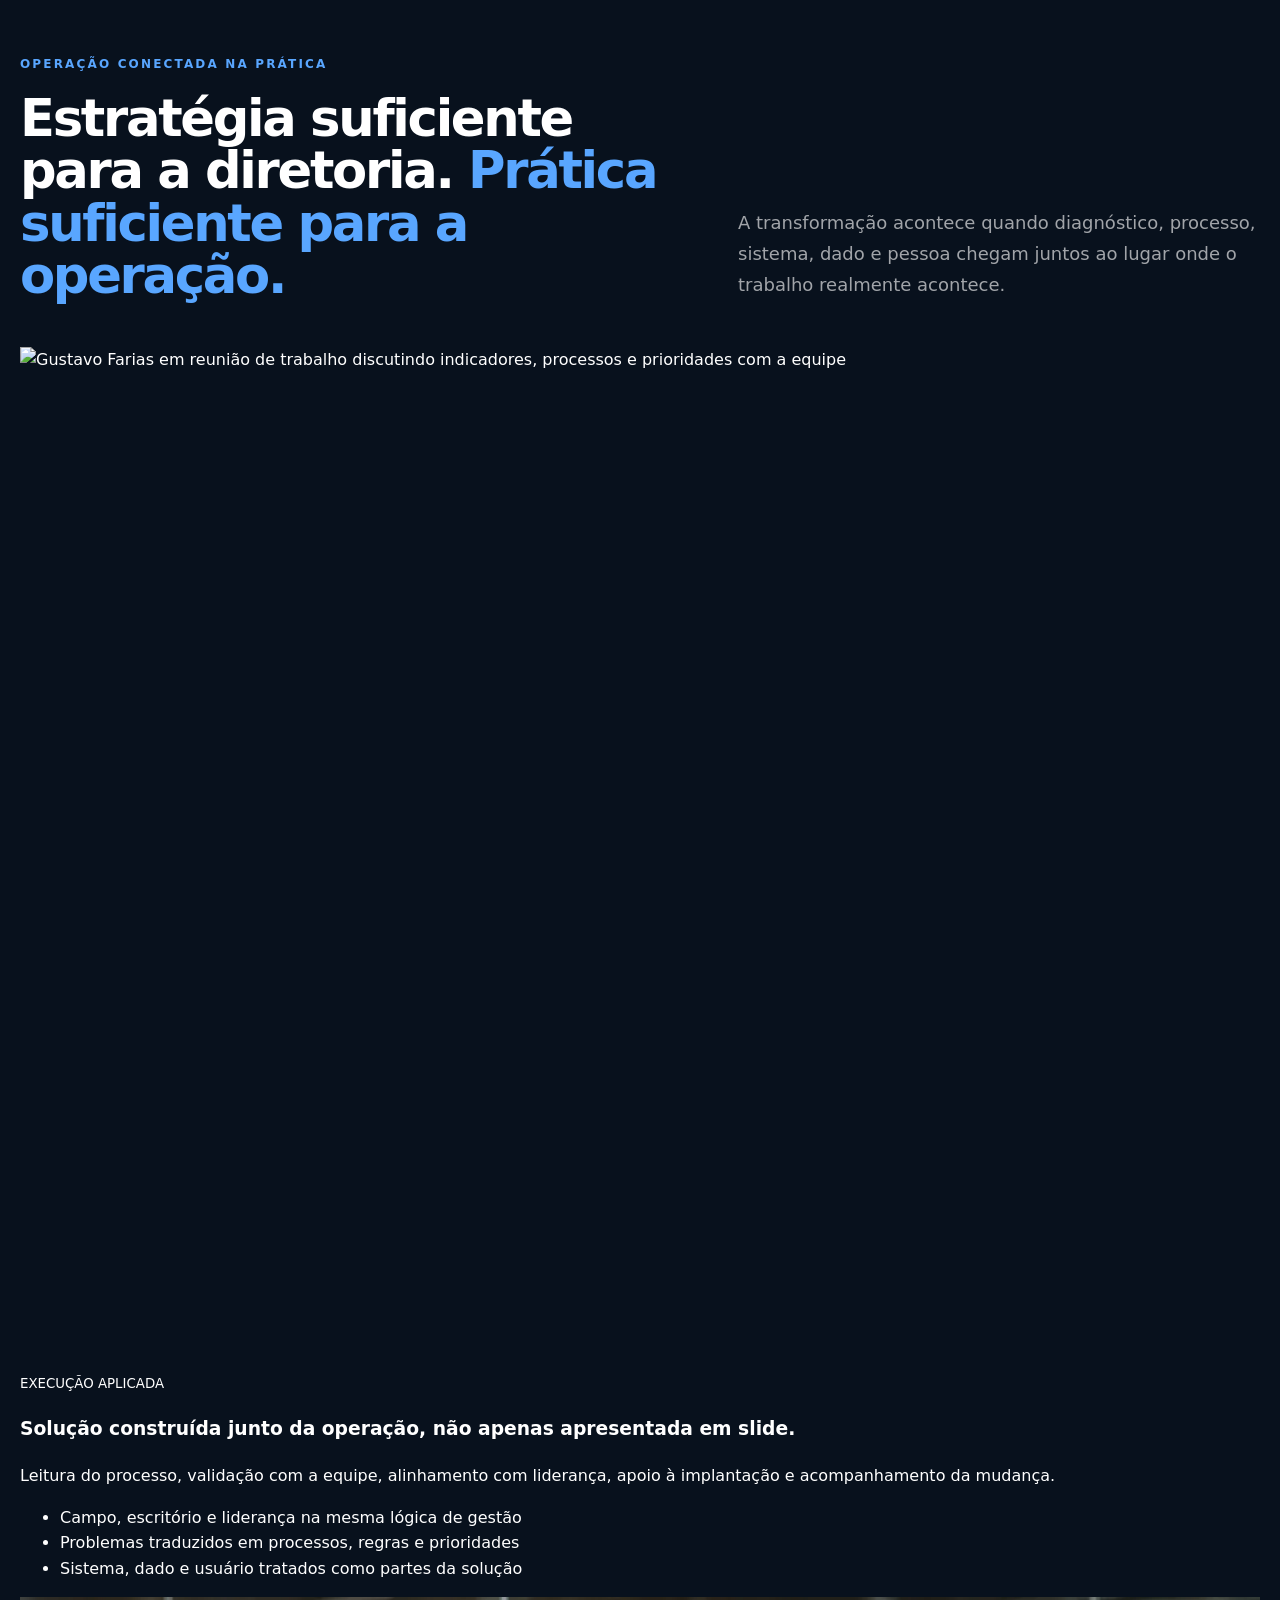
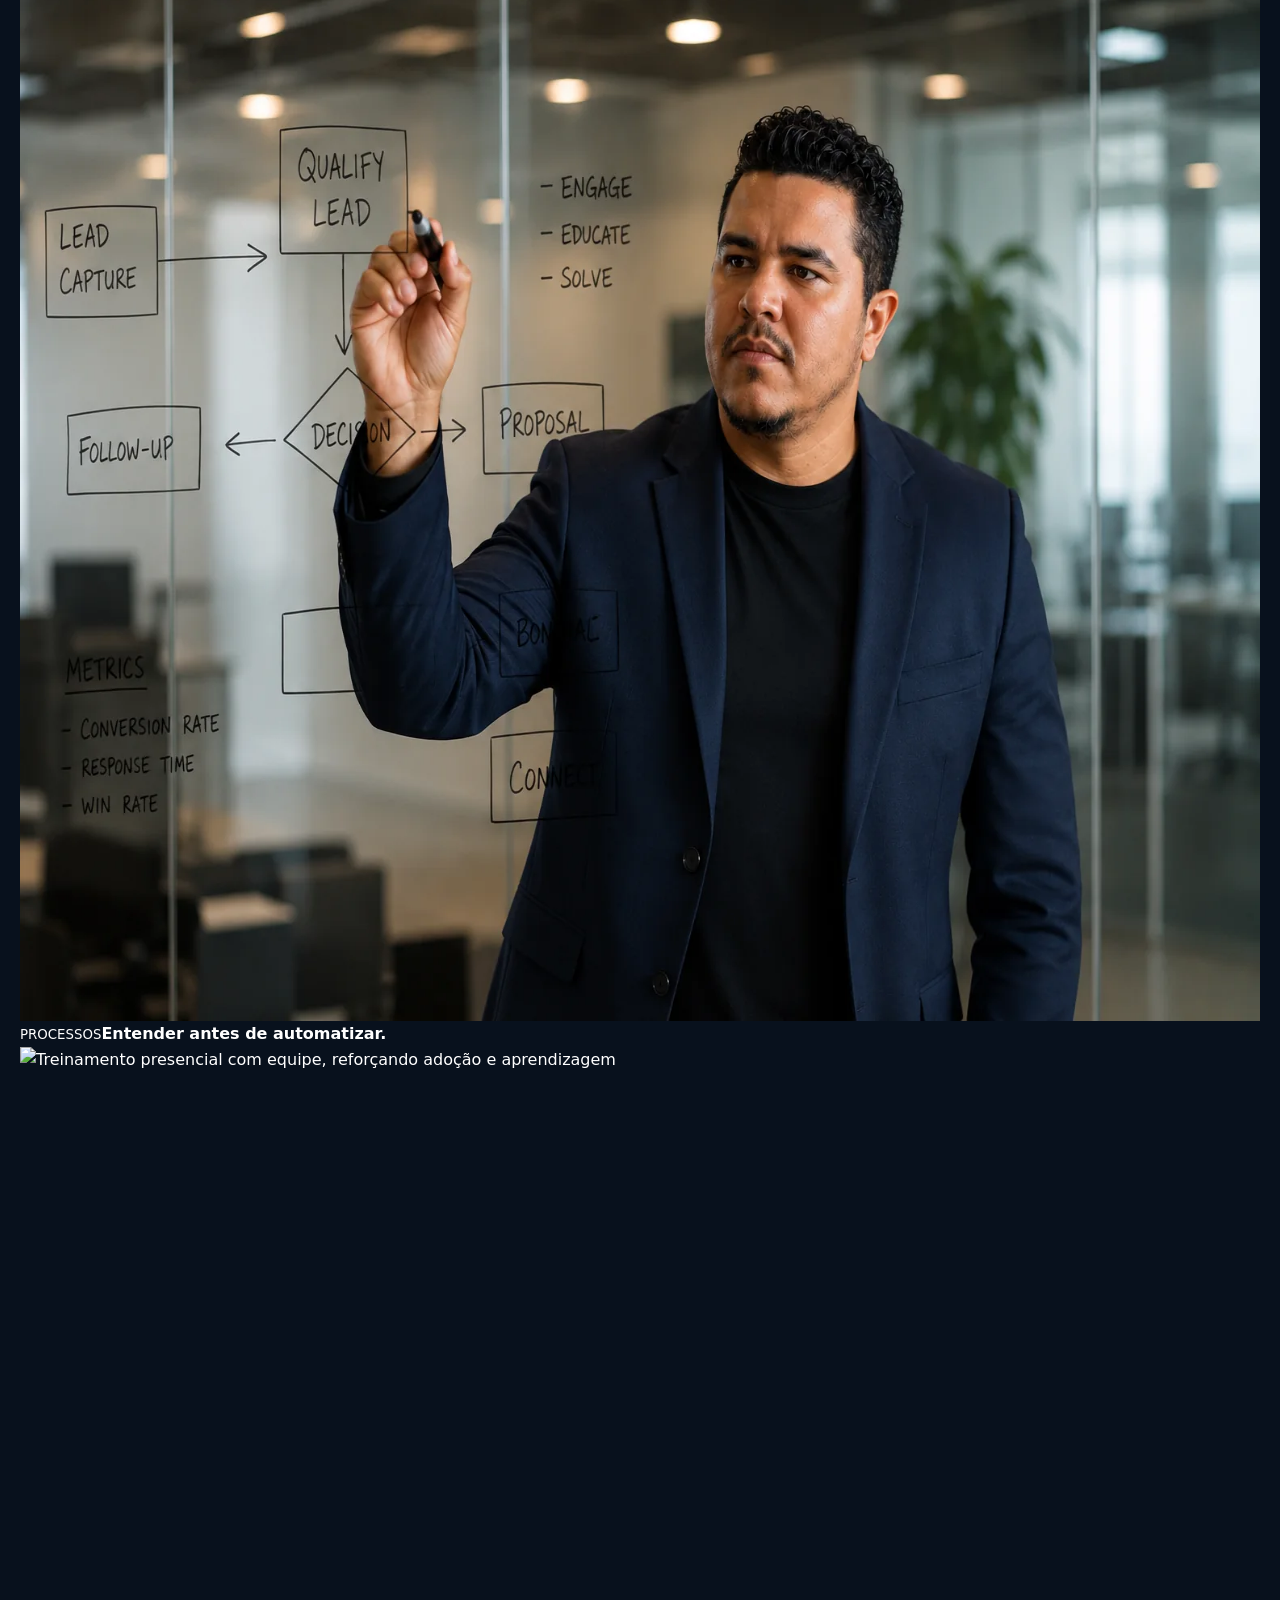
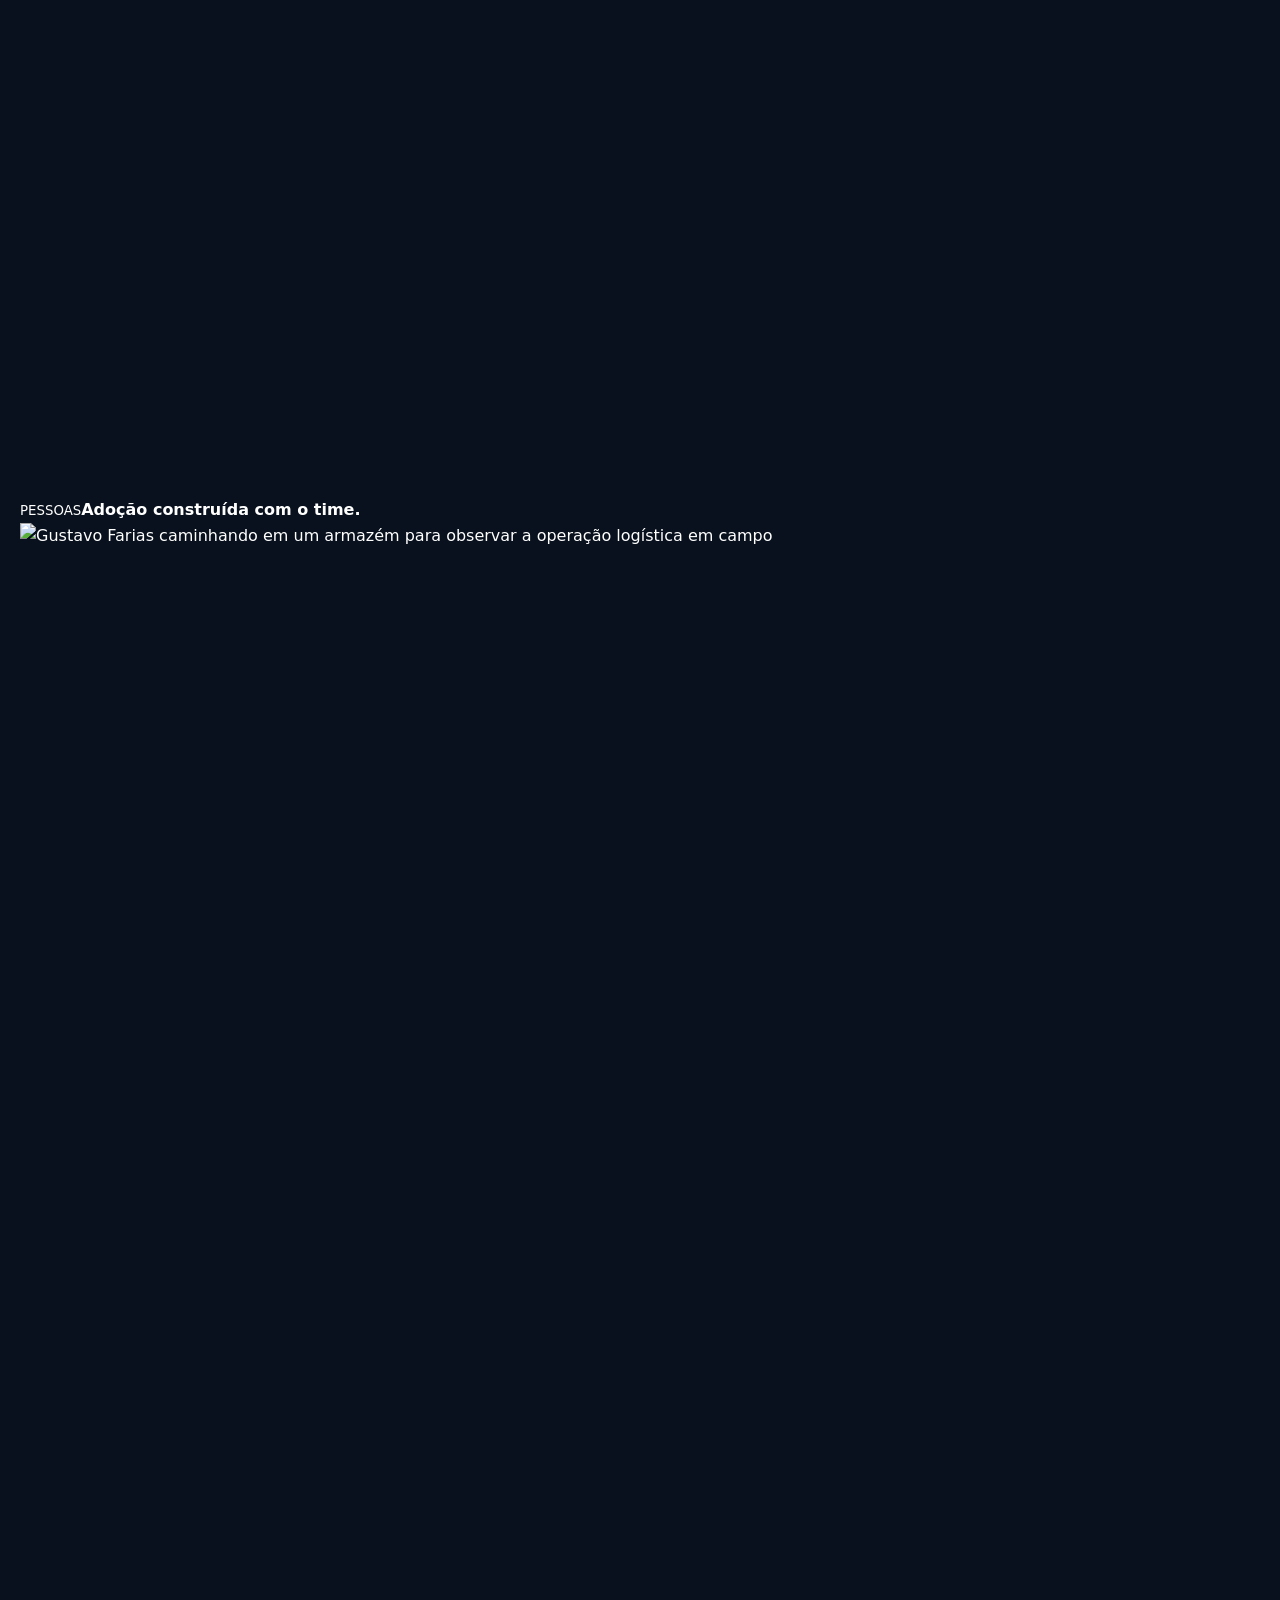
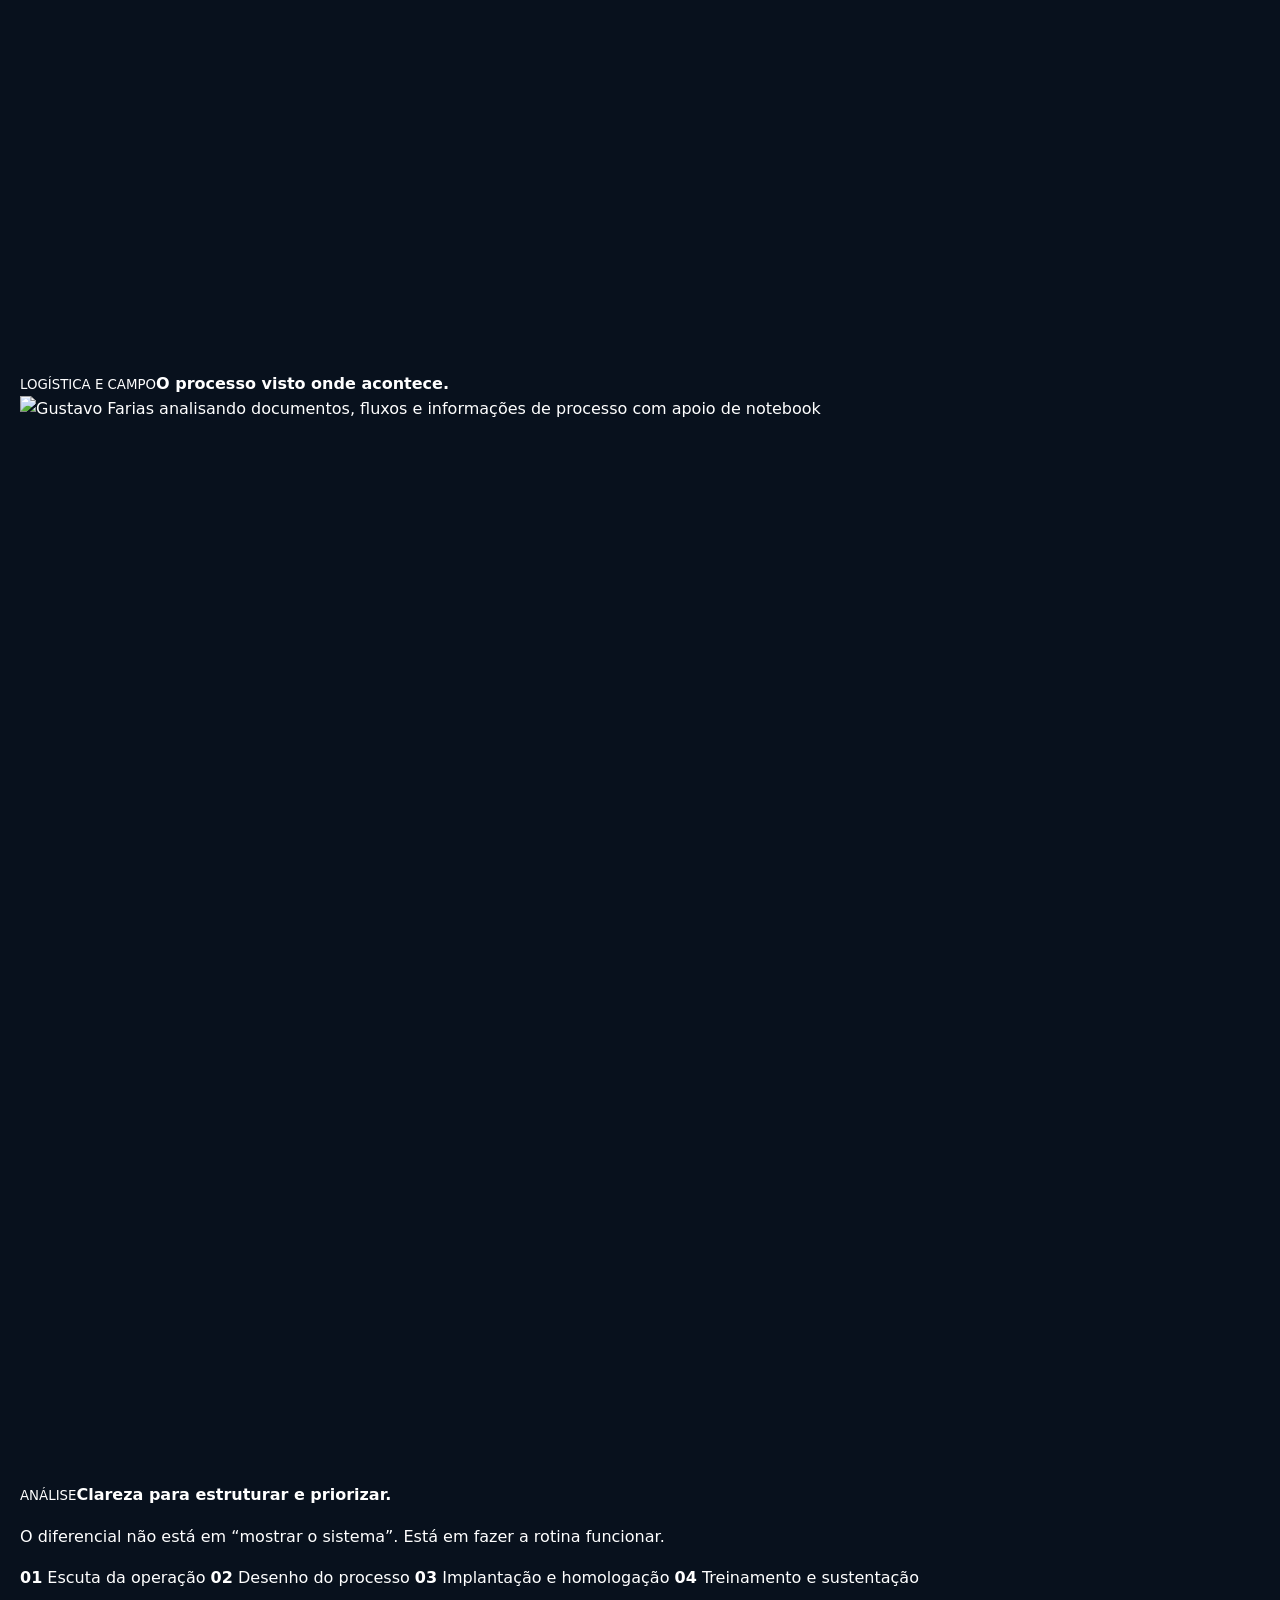
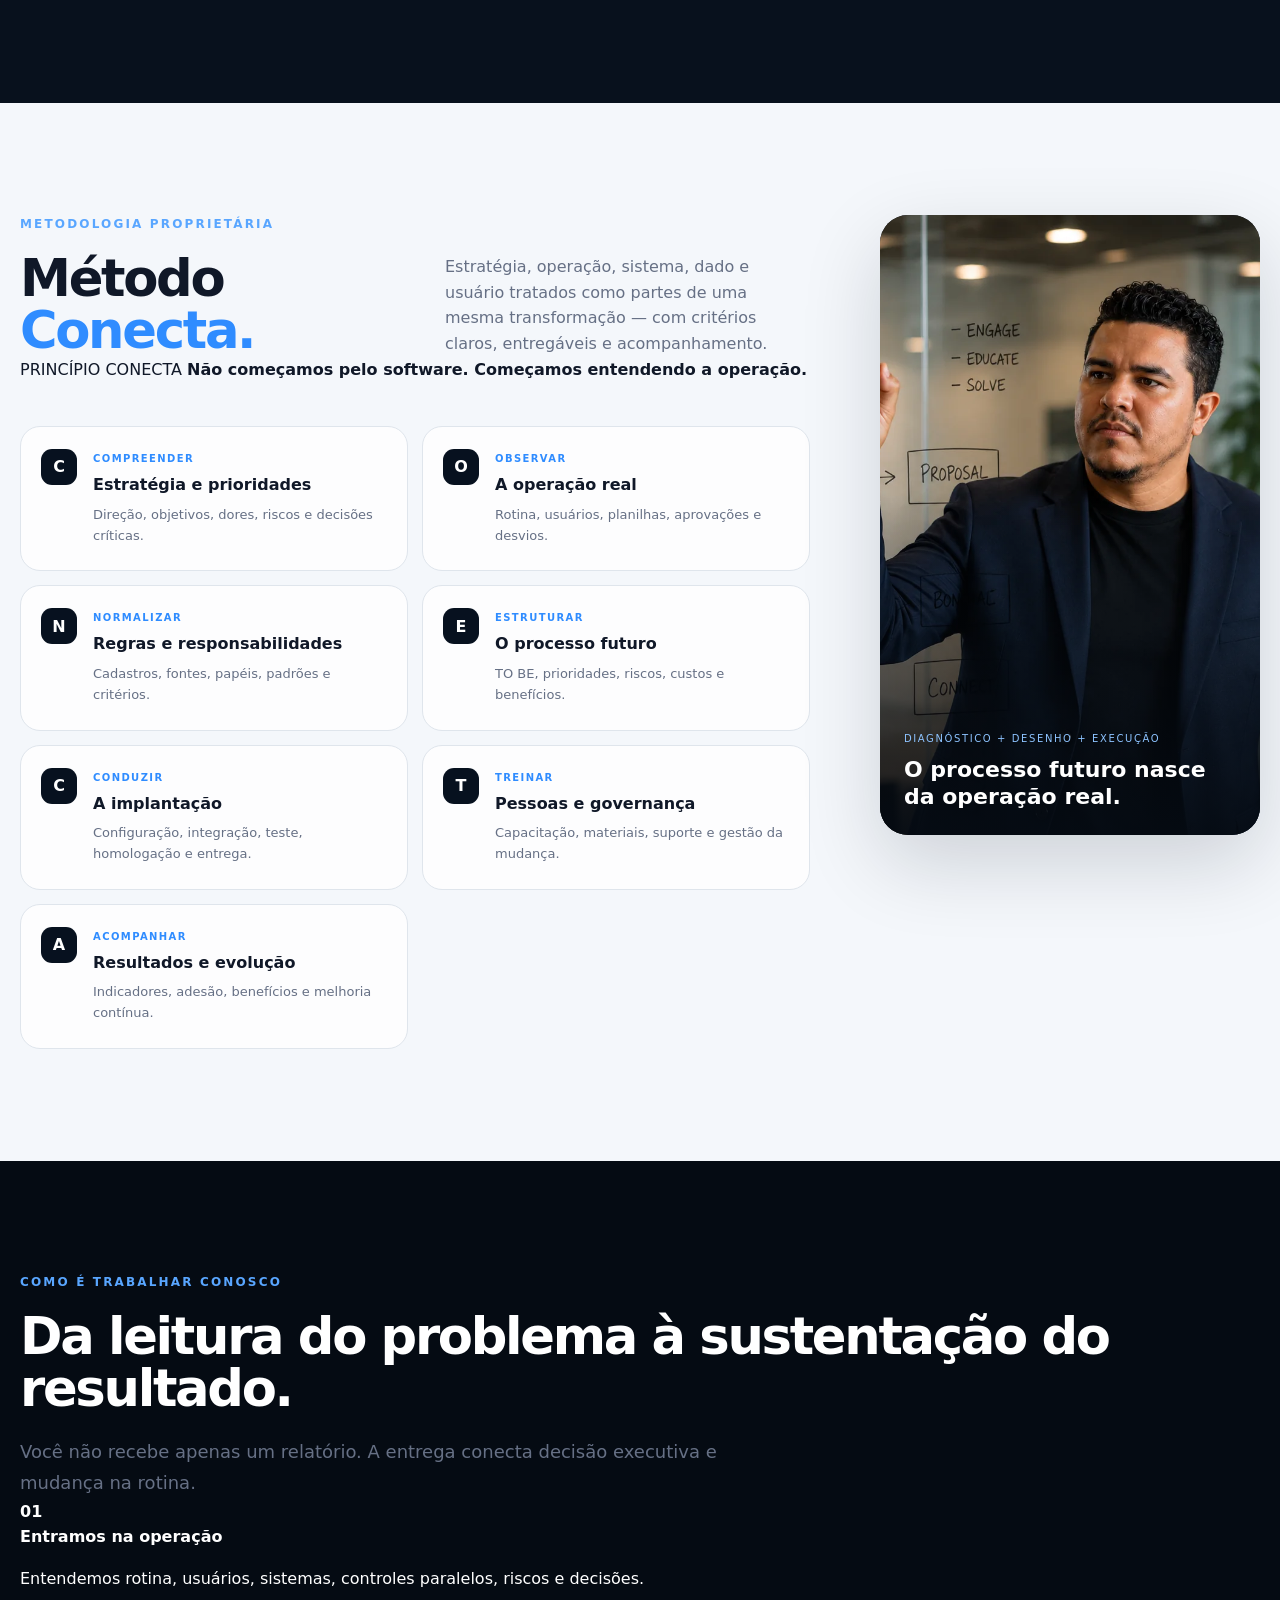
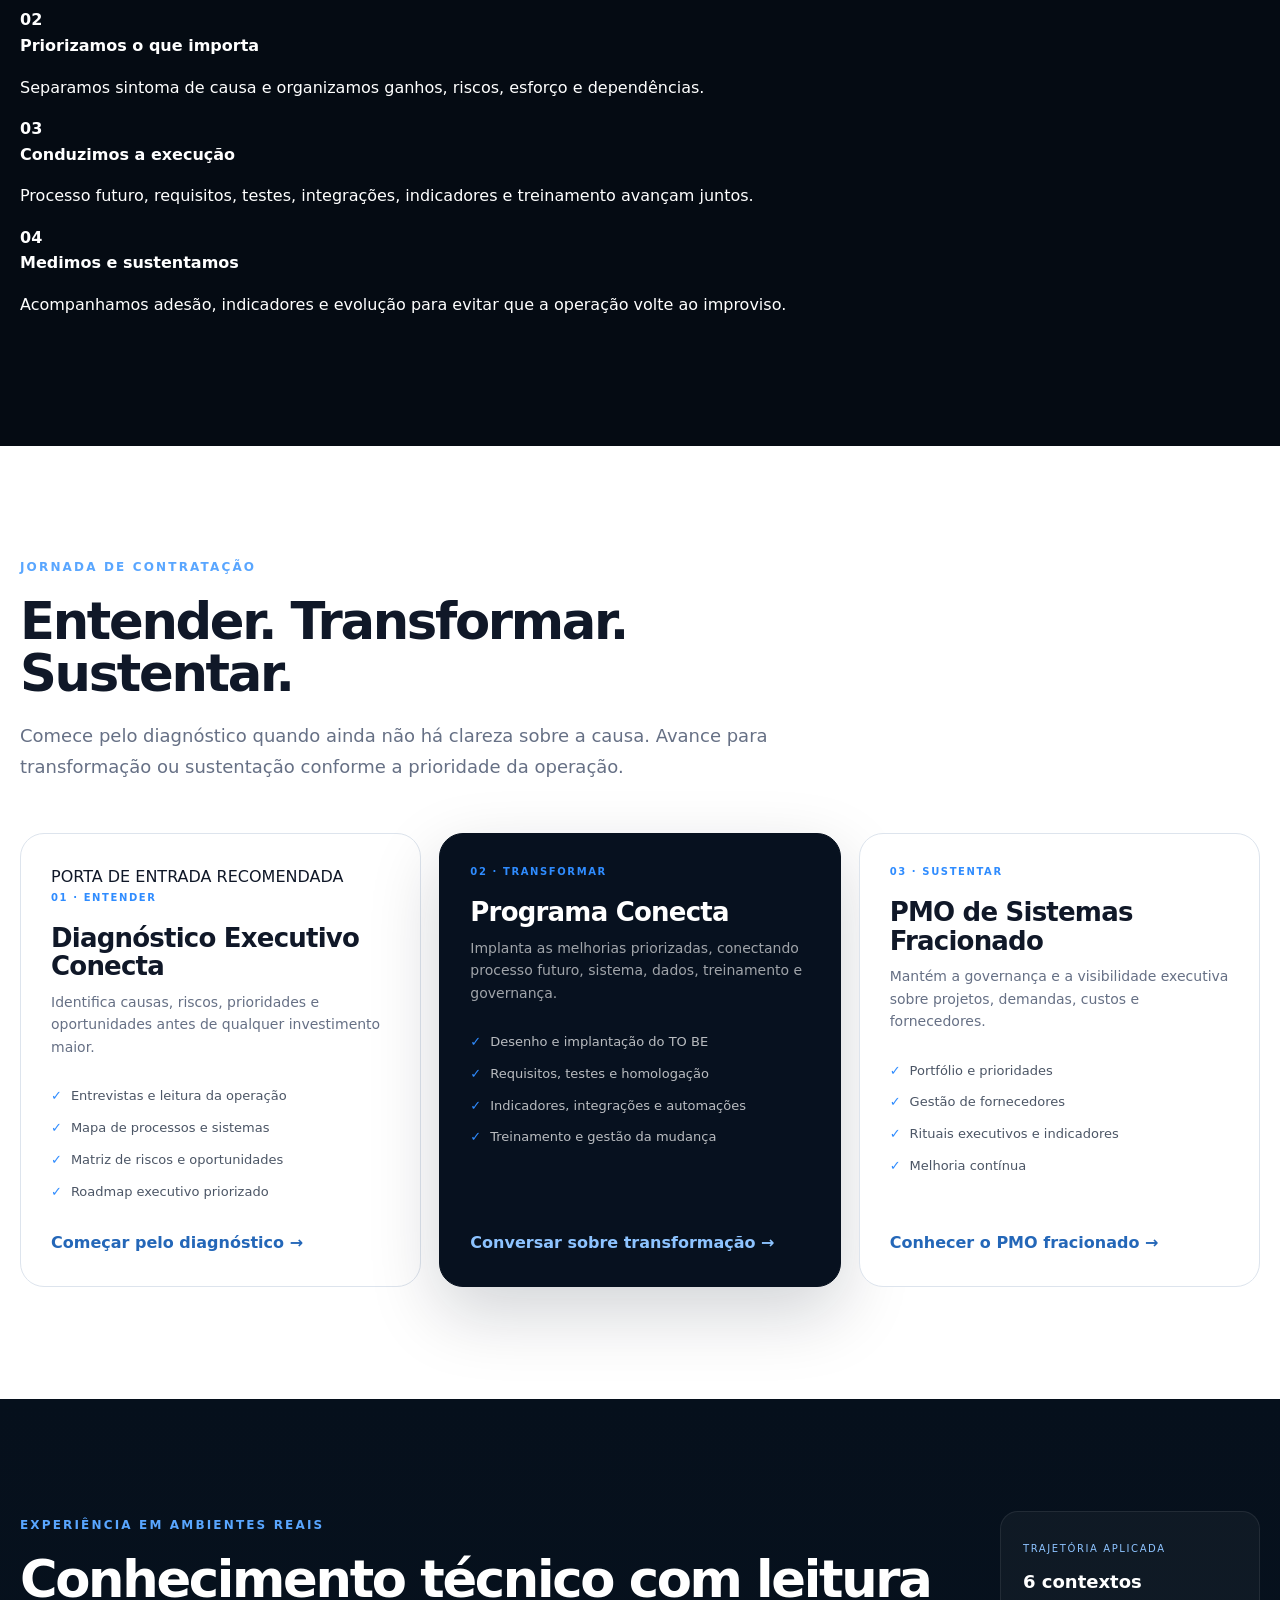
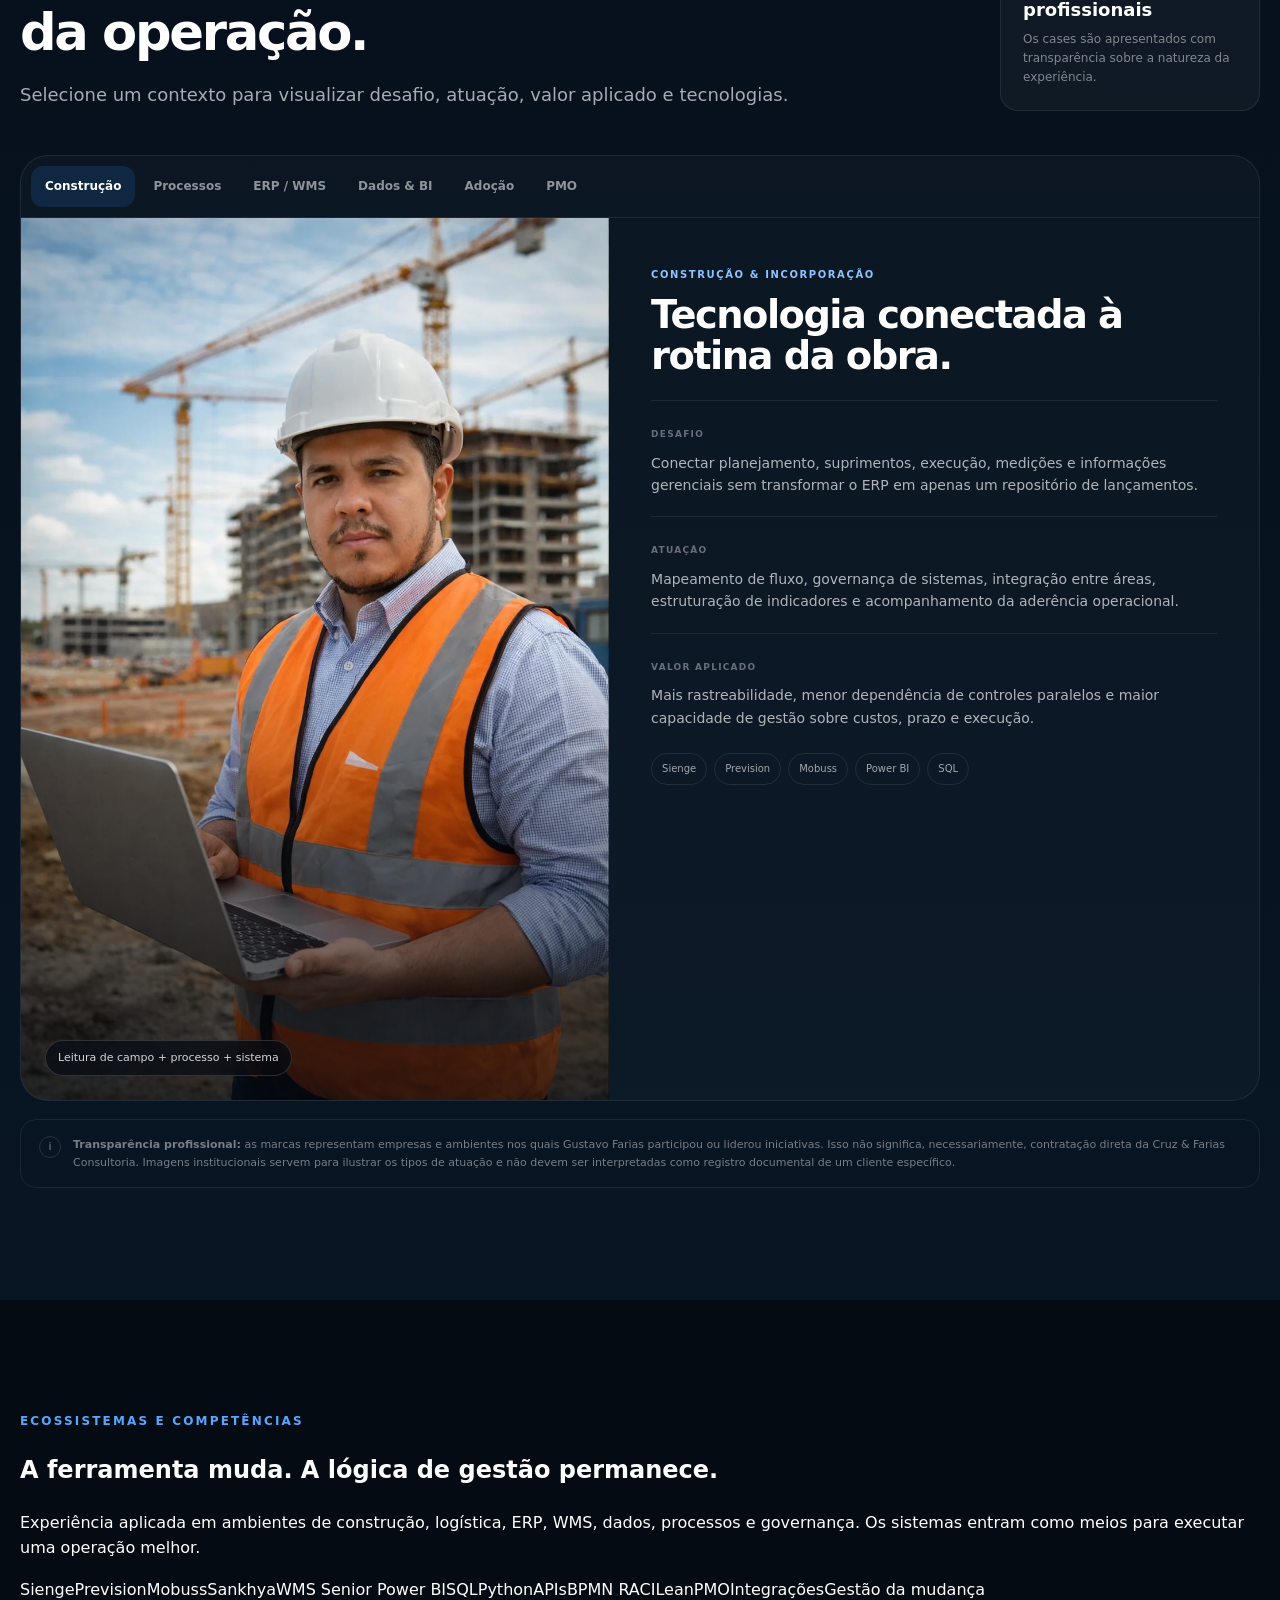
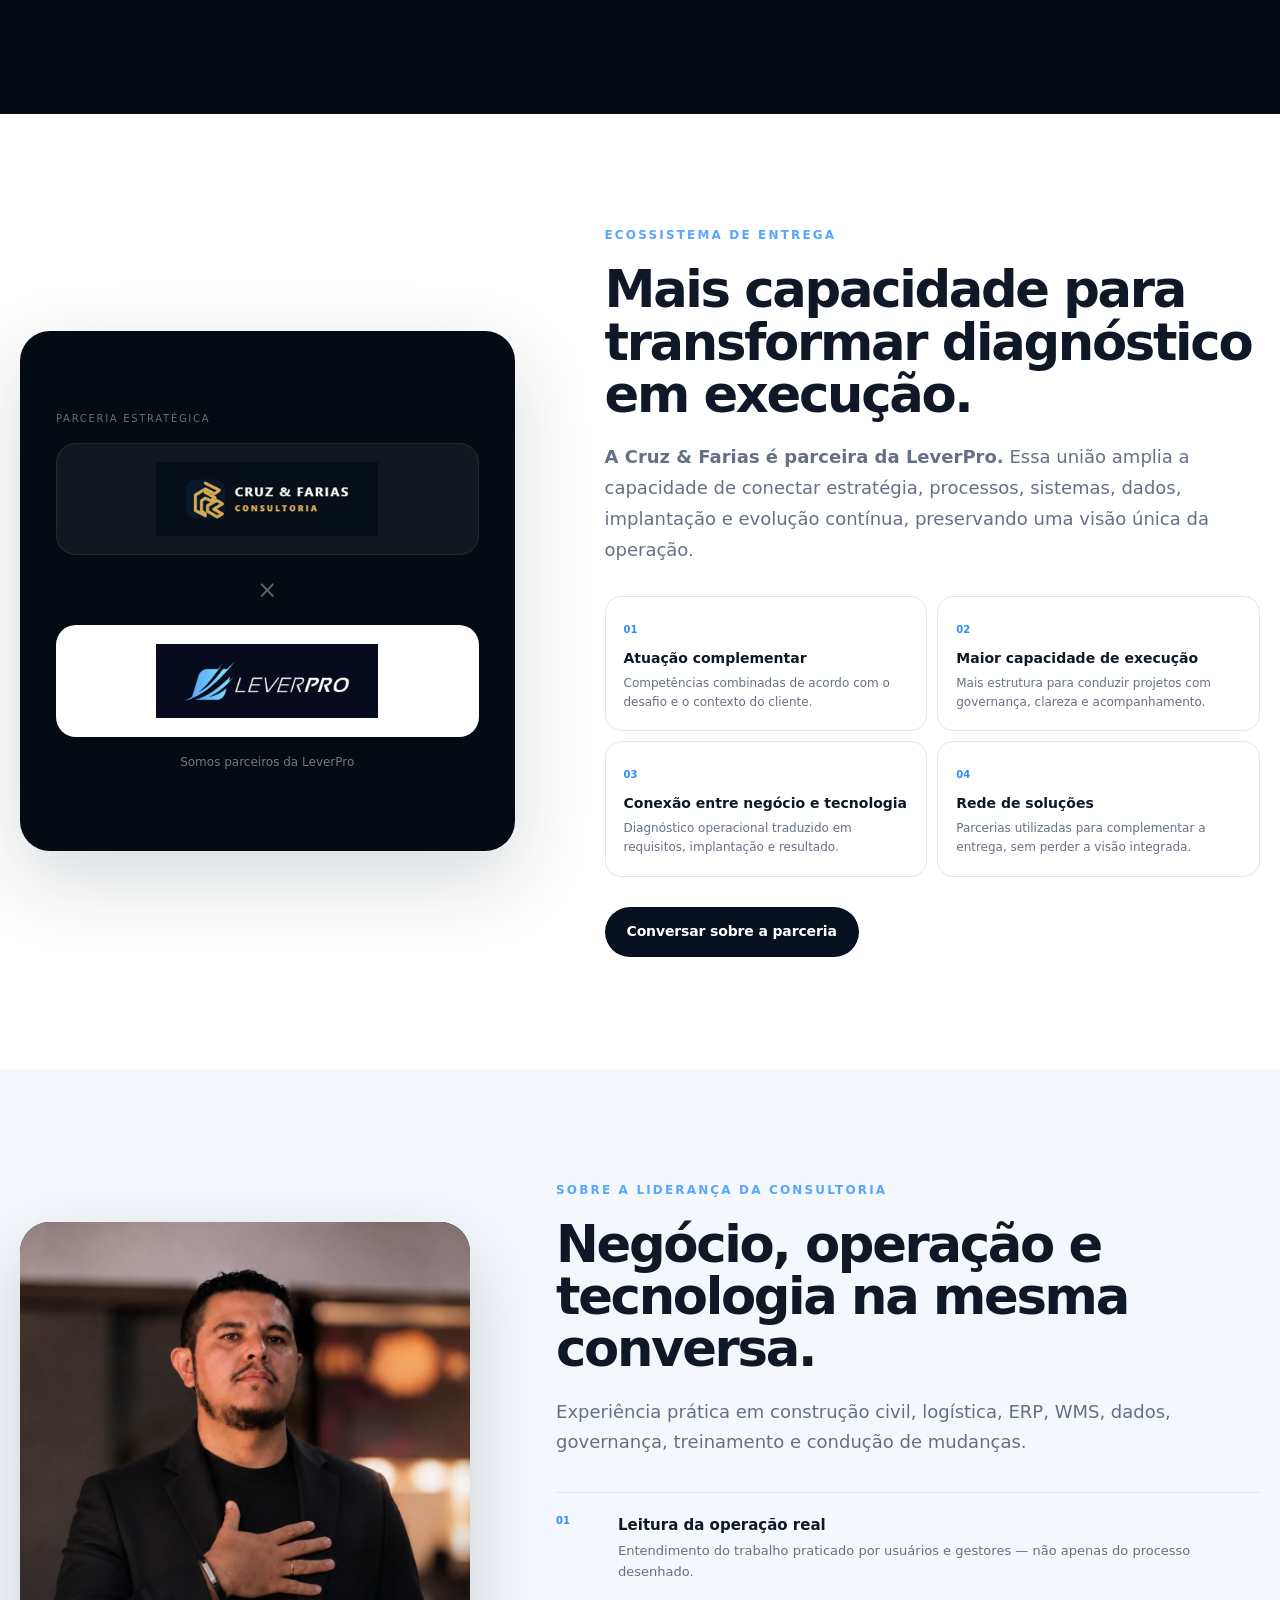
==== commit 0b9b01a5: "Update index.html" ====
--- a/index.html
+++ b/index.html
@@ -7,7 +7,7 @@
   <meta name="color-scheme" content="dark light">
 
   <title>Cruz & Farias | Operação Conectada, ERP, WMS e Processos</title>
-  <meta name="description" content="A Cruz & Farias conecta processos, ERP, WMS, dados, pessoas e governança para reduzir retrabalho e transformar sistemas em uma operação previsível.">
+  <meta name="description" content="Consultoria em operação conectada para construção e logística. Conectamos processos, ERP, WMS, dados, pessoas e governança para reduzir retrabalho e aumentar controle e previsibilidade.">
   <meta name="robots" content="index,follow,max-image-preview:large">
   <link rel="canonical" href="https://www.cruzfarias.com.br/">
 
@@ -105,6 +105,47 @@
   }
   </script>
 
+  <script type="application/ld+json">
+{
+  "@context": "https://schema.org",
+  "@type": "FAQPage",
+  "mainEntity": [
+    {
+      "@type": "Question",
+      "name": "A Cruz & Farias substitui o ERP ou WMS?",
+      "acceptedAnswer": {
+        "@type": "Answer",
+        "text": "Não necessariamente. O trabalho parte da operação para identificar se o problema está em processo, regra, parametrização, integração, dado, treinamento, governança ou na própria solução tecnológica."
+      }
+    },
+    {
+      "@type": "Question",
+      "name": "É possível começar somente pelo diagnóstico?",
+      "acceptedAnswer": {
+        "@type": "Answer",
+        "text": "Sim. O Diagnóstico Executivo Conecta é a porta de entrada para identificar causas, riscos, prioridades e um roadmap antes de um investimento maior."
+      }
+    },
+    {
+      "@type": "Question",
+      "name": "Vocês também conduzem implantação e homologação?",
+      "acceptedAnswer": {
+        "@type": "Answer",
+        "text": "Sim. O Programa Conecta contempla processo futuro, requisitos, testes, homologação, indicadores, integrações, treinamento e gestão da mudança."
+      }
+    },
+    {
+      "@type": "Question",
+      "name": "O PMO de Sistemas funciona como uma estrutura de governança?",
+      "acceptedAnswer": {
+        "@type": "Answer",
+        "text": "Sim. A proposta apresentada inclui portfólio, prioridades, fornecedores, rituais executivos, indicadores, riscos, custos e melhoria contínua."
+      }
+    }
+  ]
+}
+  </script>
+
   <!-- Microsoft Clarity -->
   <script type="text/javascript">
     (function(c,l,a,r,i,t,y){
@@ -127,10 +168,9 @@
       <nav class="desktop-nav" aria-label="Navegação principal">
         <a href="#solucoes">Soluções</a>
         <a href="#pratica">Na prática</a>
-        <a href="#execucao">Execução</a>
         <a href="#metodo">Método</a>
         <a href="#experiencias">Experiências</a>
-        <a href="#leverpro">LeverPro</a>
+        <a href="#leverpro">Parceria</a>
         <a href="#sobre">Sobre</a>
       </nav>
 
@@ -146,12 +186,12 @@
     <nav class="mobile-menu" id="mobileMenu" aria-label="Navegação móvel" hidden>
       <a href="#solucoes">Soluções</a>
       <a href="#pratica">Na prática</a>
-      <a href="#execucao">Execução</a>
       <a href="#metodo">Método Conecta</a>
       <a href="#experiencias">Experiências</a>
       <a href="#leverpro">Parceria LeverPro</a>
       <a href="#sobre">Sobre Gustavo</a>
-      <a data-diagnostic data-placement="menu_mobile" href="https://diagnostico-pi-one.vercel.app/">Fazer diagnóstico gratuito</a>
+      <a href="#faq">Dúvidas frequentes</a>
+      <a class="mobile-menu-cta" data-diagnostic data-placement="menu_mobile" href="https://diagnostico-pi-one.vercel.app/">Fazer diagnóstico gratuito</a>
     </nav>
   </header>
 
@@ -165,22 +205,23 @@
         <div class="hero-copy reveal">
           <a class="partner-badge partner-badge-logo" href="#leverpro" aria-label="Conheça a parceria estratégica entre Cruz & Farias e LeverPro">
             <img src="assets/logo-leverpro.png" width="184" height="44" alt="" aria-hidden="true">
-            <span>Somos parceiros da LeverPro</span>
+            <span>Parceiro estratégico LeverPro</span>
           </a>
 
-          <p class="eyebrow">Operação Conectada para construção e logística</p>
+          <p class="eyebrow">Operação Conectada · Construção · Logística</p>
           <h1>Do sistema instalado à <span>operação funcionando.</span></h1>
-          <p class="hero-lead">Conectamos processos, ERP, WMS, dados, pessoas e governança para reduzir retrabalho, aumentar o controle e transformar tecnologia em resultado operacional.</p>
+          <p class="hero-lead">Conectamos processos, ERP, WMS, dados, pessoas e governança para transformar tecnologia em controle, previsibilidade e execução.</p>
+          <p class="hero-fit">Para empresas que já investiram em tecnologia, mas ainda convivem com planilhas paralelas, retrabalho, informação fragmentada e baixa aderência dos sistemas à rotina real.</p>
 
           <div class="hero-actions">
             <a class="button button-primary" data-diagnostic data-placement="hero" href="https://diagnostico-pi-one.vercel.app/">Descobrir onde a operação perde valor</a>
             <a class="button button-ghost" href="#experiencias">Ver experiências aplicadas</a>
           </div>
 
-          <div class="hero-tags" aria-label="Áreas de atuação">
-            <span>Construção e incorporação</span>
-            <span>Logística e armazenagem</span>
-            <span>ERP, WMS e dados</span>
+          <div class="hero-trust" aria-label="Como trabalhamos">
+            <span><b>01</b> Diagnóstico antes da ferramenta</span>
+            <span><b>02</b> Processo + sistema + dado</span>
+            <span><b>03</b> Adoção e sustentação</span>
           </div>
         </div>
 
@@ -212,6 +253,10 @@
     </section>
 
     <section class="proof-strip" aria-label="Indicadores da trajetória profissional">
+      <div class="container proof-intro">
+        <span>RESULTADOS OBSERVADOS NA TRAJETÓRIA PROFISSIONAL</span>
+        <a href="#experiencias">Entender os contextos →</a>
+      </div>
       <div class="container proof-grid">
         <article><strong>40%</strong><span>menos tempo de processamento de dados</span></article>
         <article><strong>até 65%</strong><span>menos tempo em tarefas operacionais</span></article>
@@ -249,6 +294,11 @@
             <span>04</span>
             <div><h3>Dependência de pessoas específicas</h3><p>O conhecimento está concentrado em quem “já sabe fazer”.</p></div>
             <strong>Risco operacional</strong>
+          </article>
+          <article class="problem-item">
+            <span>05</span>
+            <div><h3>Sistemas que não conversam entre si</h3><p>ERP, WMS, financeiro, obra e BI contam versões diferentes da mesma operação.</p></div>
+            <strong>Informação fragmentada</strong>
           </article>
         </div>
       </div>
@@ -301,157 +351,57 @@
         <div class="practice-heading reveal">
           <div>
             <p class="eyebrow">Operação Conectada na prática</p>
-            <h2>Não basta dizer o que fazemos. <span>É preciso mostrar a execução.</span></h2>
-          </div>
-          <p class="section-lead">Da leitura do campo ao desenho do processo, da implantação do sistema ao treinamento e à tomada de decisão.</p>
-        </div>
-
-        <div class="practice-grid">
-          <article class="practice-card practice-card-large reveal">
-            <img src="assets/portfolio/processos-vidro.webp" alt="Gustavo Farias desenhando um fluxo de processo em uma parede de vidro" width="1536" height="1024" loading="lazy" decoding="async">
-            <div class="practice-overlay"></div>
-            <div class="practice-copy">
-              <small>PROCESSOS</small>
-              <h3>Entender antes de automatizar.</h3>
-              <p>Mapeamento AS IS, desenho TO BE, responsabilidades, gargalos, riscos e regras de negócio.</p>
+            <h2>Estratégia suficiente para a diretoria. <span>Prática suficiente para a operação.</span></h2>
+          </div>
+          <p class="section-lead">A transformação acontece quando diagnóstico, processo, sistema, dado e pessoa chegam juntos ao lugar onde o trabalho realmente acontece.</p>
+        </div>
+
+        <div class="practice-premium-grid">
+          <article class="practice-story practice-story-main reveal">
+            <div class="practice-story-visual image-safe">
+              <img src="assets/portfolio/reuniao-solucao.webp" alt="Gustavo Farias em reunião de trabalho discutindo indicadores, processos e prioridades com a equipe" width="1537" height="1023" loading="lazy" decoding="async">
             </div>
-          </article>
-
-          <article class="practice-card reveal">
-            <img src="assets/portfolio/construcao-campo.webp" alt="Profissional em obra com capacete, colete e notebook acompanhando a operação de campo" width="1024" height="1536" loading="lazy" decoding="async">
-            <div class="practice-overlay"></div>
-            <div class="practice-copy">
-              <small>OPERAÇÃO</small>
-              <h3>Leitura do processo onde ele acontece.</h3>
-              <p>Campo, obra, logística e escritório conectados à mesma lógica de gestão.</p>
-            </div>
-          </article>
-
-          <article class="practice-card reveal">
-            <img src="assets/portfolio/treinamento-sankhya.webp" alt="Treinamento corporativo sobre sistema ERP Sankhya" width="1448" height="1086" loading="lazy" decoding="async">
-            <div class="practice-overlay"></div>
-            <div class="practice-copy">
-              <small>SISTEMAS</small>
-              <h3>ERP funcionando no processo real.</h3>
-              <p>Implantação, homologação, uso correto, governança e evolução.</p>
-            </div>
-          </article>
-
-          <article class="practice-card practice-card-wide reveal">
-            <img src="assets/portfolio/adocao-equipe.webp" alt="Gustavo Farias conduzindo treinamento com equipe em ambiente corporativo" width="1447" height="1087" loading="lazy" decoding="async">
-            <div class="practice-overlay"></div>
-            <div class="practice-copy">
-              <small>PESSOAS</small>
-              <h3>Tecnologia sem adoção é apenas software instalado.</h3>
-              <p>Capacitação, documentação, governança e acompanhamento para sustentar a mudança.</p>
-            </div>
-          </article>
-        </div>
-      </div>
-    </section>
-
-    <section class="section section-light execution-section" id="execucao">
-      <div class="container">
-        <div class="section-heading section-heading-wide reveal">
-          <p class="eyebrow">Mais prática. Mais credibilidade.</p>
-          <h2>Execução visível em obra, logística, treinamento e tomada de decisão.</h2>
-          <p class="section-lead">Mantemos a proposta consultiva e estratégica, mas agora o site mostra com mais força a atuação prática: presença em campo, alinhamento com lideranças, solução aplicada no processo real e engajamento das equipes.</p>
-        </div>
-
-        <div class="execution-grid">
-          <article class="execution-feature reveal">
-            <div class="execution-feature-visual">
-              <img src="assets/portfolio/logistica-execucao.png" alt="Atuação prática em centro logístico, com acompanhamento da operação, análise em laptop e interação com a equipe" width="1400" height="1050" loading="lazy" decoding="async">
-              <span class="execution-badge">EXECUÇÃO APLICADA</span>
-            </div>
-            <div class="execution-feature-copy">
-              <small>DA ANÁLISE À SOLUÇÃO</small>
-              <h3>Solução aplicada junto da operação, não apenas apresentada em slide.</h3>
-              <p>Leitura de processo, acompanhamento em campo, validação com a equipe, alinhamento com liderança, correção de fluxo, apoio à implantação e sustentação da mudança.</p>
-              <ul class="execution-checklist">
-                <li>Obra, centro logístico, escritório e liderança conectados na mesma lógica de gestão</li>
-                <li>Discussão prática de problemas, prioridades, controles e pontos de atenção</li>
-                <li>Atuação para transformar sistema, processo e pessoa em execução consistente</li>
+            <div class="practice-story-copy">
+              <small>EXECUÇÃO APLICADA</small>
+              <h3>Solução construída junto da operação, não apenas apresentada em slide.</h3>
+              <p>Leitura do processo, validação com a equipe, alinhamento com liderança, apoio à implantação e acompanhamento da mudança.</p>
+              <ul>
+                <li>Campo, escritório e liderança na mesma lógica de gestão</li>
+                <li>Problemas traduzidos em processos, regras e prioridades</li>
+                <li>Sistema, dado e usuário tratados como partes da solução</li>
               </ul>
             </div>
           </article>
 
-          <div class="execution-side">
-            <article class="execution-mini-card reveal">
-              <img src="assets/portfolio/treinamento-equipe-real.png" alt="Treinamento presencial com equipe em sala, reforçando adoção, engajamento e aprendizagem" width="1400" height="1050" loading="lazy" decoding="async">
-              <div class="execution-mini-copy">
-                <small>ENGAJAMENTO DAS EQUIPES</small>
-                <h3>Treinamento que aproxima o time da mudança.</h3>
-                <p>Capacitação prática, linguagem acessível e conexão entre regra de negócio, processo e sistema.</p>
-              </div>
-            </article>
-
-            <article class="execution-mini-card reveal">
-              <img src="assets/portfolio/obra-campo-humano.png" alt="Atuação em obra, mostrando presença em campo e leitura da execução real" width="1400" height="1050" loading="lazy" decoding="async">
-              <div class="execution-mini-copy">
-                <small>OBRA E CAMPO</small>
-                <h3>Leitura da rotina onde a operação realmente acontece.</h3>
-                <p>Mais aderência entre planejamento, suprimentos, execução e informação gerencial.</p>
-              </div>
-            </article>
-
-            <article class="execution-mini-card reveal">
-              <img src="assets/portfolio/reuniao-solucao.png" alt="Reunião de trabalho mostrando discussão de soluções, indicadores e tomada de decisão com equipe" width="1400" height="1050" loading="lazy" decoding="async">
-              <div class="execution-mini-copy">
-                <small>GESTÃO E DECISÃO</small>
-                <h3>Condução de solução com visão executiva e proximidade humana.</h3>
-                <p>Discussões mais claras, prioridades melhor definidas e maior confiança para decidir.</p>
-              </div>
-            </article>
-          </div>
-        </div>
-      </div>
-    </section>
-
-    <section class="section section-dark human-section" id="humano">
-      <div class="container human-layout">
-        <div class="human-copy reveal">
-          <p class="eyebrow">O lado humano da transformação</p>
-          <h2>Processo, sistema e dado só viram resultado quando as pessoas entram na solução.</h2>
-          <p class="section-lead">A consultoria ganha mais credibilidade quando mostra proximidade com a realidade dos times. Por isso, além da estratégia, o site agora reforça execução, treinamento, acompanhamento e colaboração com equipes de obra, logística e gestão.</p>
-
-          <div class="human-points">
-            <article>
-              <span>01</span>
-              <div><strong>Escuta ativa da operação</strong><p>O diagnóstico considera quem executa, quem aprova e quem precisa decidir.</p></div>
-            </article>
-            <article>
-              <span>02</span>
-              <div><strong>Treinamento com aplicação prática</strong><p>O foco deixa de ser “mostrar o sistema” e passa a ser “fazer a rotina funcionar”.</p></div>
-            </article>
-            <article>
-              <span>03</span>
-              <div><strong>Presença em campo e no centro logístico</strong><p>Obra, armazém e escritório são tratados como partes da mesma operação.</p></div>
-            </article>
-            <article>
-              <span>04</span>
-              <div><strong>Acompanhamento e sustentação</strong><p>Depois da definição do processo, seguimos próximos para apoiar adoção, governança e melhoria contínua.</p></div>
-            </article>
-          </div>
-        </div>
-
-        <div class="human-gallery">
-          <figure class="human-gallery-card reveal">
-            <img src="assets/portfolio/execucao-processo.png" alt="Atuação prática em sala de reunião com fluxo do processo e notebook" width="1400" height="1050" loading="lazy" decoding="async">
-            <figcaption><strong>Execução e processo</strong><span>Leitura técnica com foco na rotina real.</span></figcaption>
-          </figure>
-          <figure class="human-gallery-card reveal">
-            <img src="assets/portfolio/planejamento-operacional.png" alt="Planejamento operacional com análise de fluxo, documentos e estruturação de solução" width="1400" height="1050" loading="lazy" decoding="async">
-            <figcaption><strong>Planejamento aplicado</strong><span>Organização do futuro processo com clareza e método.</span></figcaption>
-          </figure>
-          <figure class="human-gallery-card reveal">
-            <img src="assets/portfolio/logistica-campo.png" alt="Profissional caminhando em armazém para acompanhar a operação logística" width="1050" height="1400" loading="lazy" decoding="async">
-            <figcaption><strong>Presença no campo</strong><span>Vivência prática em ambiente logístico.</span></figcaption>
-          </figure>
-          <figure class="human-gallery-card reveal">
-            <img src="assets/portfolio/treinamento-equipe-real.png" alt="Equipe em treinamento presencial, demonstrando participação e engajamento" width="1400" height="1050" loading="lazy" decoding="async">
-            <figcaption><strong>Engajamento das equipes</strong><span>Mais adesão, mais confiança e mais padronização.</span></figcaption>
-          </figure>
+          <article class="practice-photo-card reveal image-safe">
+            <img src="assets/portfolio/processos-vidro.webp" alt="Gustavo Farias desenhando um fluxo de processo em uma parede de vidro" width="1536" height="1024" loading="lazy" decoding="async">
+            <div class="practice-photo-caption"><small>PROCESSOS</small><strong>Entender antes de automatizar.</strong></div>
+          </article>
+
+          <article class="practice-photo-card reveal image-safe">
+            <img src="assets/portfolio/treinamento-equipe-real.webp" alt="Treinamento presencial com equipe, reforçando adoção e aprendizagem" width="1400" height="1050" loading="lazy" decoding="async">
+            <div class="practice-photo-caption"><small>PESSOAS</small><strong>Adoção construída com o time.</strong></div>
+          </article>
+
+          <article class="practice-photo-card reveal image-safe">
+            <img src="assets/portfolio/obra-campo-humano.webp" alt="Gustavo Farias caminhando em um armazém para observar a operação logística em campo" width="1086" height="1448" loading="lazy" decoding="async">
+            <div class="practice-photo-caption"><small>LOGÍSTICA E CAMPO</small><strong>O processo visto onde acontece.</strong></div>
+          </article>
+
+          <article class="practice-photo-card reveal image-safe">
+            <img src="assets/portfolio/logistica-execucao.webp" alt="Gustavo Farias analisando documentos, fluxos e informações de processo com apoio de notebook" width="1448" height="1086" loading="lazy" decoding="async">
+            <div class="practice-photo-caption"><small>ANÁLISE</small><strong>Clareza para estruturar e priorizar.</strong></div>
+          </article>
+        </div>
+
+        <div class="human-proof reveal">
+          <p>O diferencial não está em “mostrar o sistema”. Está em fazer a rotina funcionar.</p>
+          <div class="human-proof-items">
+            <span><b>01</b> Escuta da operação</span>
+            <span><b>02</b> Desenho do processo</span>
+            <span><b>03</b> Implantação e homologação</span>
+            <span><b>04</b> Treinamento e sustentação</span>
+          </div>
         </div>
       </div>
     </section>
@@ -467,6 +417,11 @@
             <p>Estratégia, operação, sistema, dado e usuário tratados como partes de uma mesma transformação — com critérios claros, entregáveis e acompanhamento.</p>
           </div>
 
+          <div class="method-principle reveal">
+            <span>PRINCÍPIO CONECTA</span>
+            <strong>Não começamos pelo software. Começamos entendendo a operação.</strong>
+          </div>
+
           <div class="method-track" aria-label="Etapas do Método Conecta">
             <article class="method-step reveal"><b>C</b><span>Compreender</span><strong>Estratégia e prioridades</strong><p>Direção, objetivos, dores, riscos e decisões críticas.</p></article>
             <article class="method-step reveal"><b>O</b><span>Observar</span><strong>A operação real</strong><p>Rotina, usuários, planilhas, aprovações e desvios.</p></article>
@@ -488,16 +443,33 @@
       </div>
     </section>
 
+    <section class="section operating-model" id="como-trabalhamos">
+      <div class="container operating-model-grid">
+        <div class="section-heading reveal">
+          <p class="eyebrow">Como é trabalhar conosco</p>
+          <h2>Da leitura do problema à sustentação do resultado.</h2>
+          <p class="section-lead">Você não recebe apenas um relatório. A entrega conecta decisão executiva e mudança na rotina.</p>
+        </div>
+        <div class="operating-steps reveal">
+          <article><b>01</b><div><strong>Entramos na operação</strong><p>Entendemos rotina, usuários, sistemas, controles paralelos, riscos e decisões.</p></div></article>
+          <article><b>02</b><div><strong>Priorizamos o que importa</strong><p>Separamos sintoma de causa e organizamos ganhos, riscos, esforço e dependências.</p></div></article>
+          <article><b>03</b><div><strong>Conduzimos a execução</strong><p>Processo futuro, requisitos, testes, integrações, indicadores e treinamento avançam juntos.</p></div></article>
+          <article><b>04</b><div><strong>Medimos e sustentamos</strong><p>Acompanhamos adesão, indicadores e evolução para evitar que a operação volte ao improviso.</p></div></article>
+        </div>
+      </div>
+    </section>
+
     <section class="section section-light" id="servicos">
       <div class="container">
         <div class="section-heading section-heading-wide reveal">
           <p class="eyebrow">Jornada de contratação</p>
           <h2>Entender. Transformar. Sustentar.</h2>
-          <p class="section-lead">A contratação começa no nível de maturidade e urgência da sua operação.</p>
+          <p class="section-lead">Comece pelo diagnóstico quando ainda não há clareza sobre a causa. Avance para transformação ou sustentação conforme a prioridade da operação.</p>
         </div>
 
         <div class="service-grid">
-          <article class="service-card reveal">
+          <article class="service-card service-entry reveal">
+            <div class="service-recommended">PORTA DE ENTRADA RECOMENDADA</div>
             <span class="service-stage">01 · ENTENDER</span>
             <h3>Diagnóstico Executivo Conecta</h3>
             <p>Identifica causas, riscos, prioridades e oportunidades antes de qualquer investimento maior.</p>
@@ -544,6 +516,21 @@
         <div class="transparency-note reveal">
           <span aria-hidden="true">i</span>
           <p><strong>Transparência profissional:</strong> as marcas representam empresas e ambientes nos quais Gustavo Farias participou ou liderou iniciativas. Isso não significa, necessariamente, contratação direta da Cruz & Farias Consultoria. Imagens institucionais servem para ilustrar os tipos de atuação e não devem ser interpretadas como registro documental de um cliente específico.</p>
+        </div>
+      </div>
+    </section>
+
+    <section class="section technology-section" id="tecnologias">
+      <div class="container technology-shell reveal">
+        <div class="technology-copy">
+          <p class="eyebrow">Ecossistemas e competências</p>
+          <h2>A ferramenta muda. A lógica de gestão permanece.</h2>
+          <p>Experiência aplicada em ambientes de construção, logística, ERP, WMS, dados, processos e governança. Os sistemas entram como meios para executar uma operação melhor.</p>
+        </div>
+        <div class="technology-cloud" aria-label="Tecnologias e métodos citados nas experiências">
+          <span>Sienge</span><span>Prevision</span><span>Mobuss</span><span>Sankhya</span><span>WMS Senior</span>
+          <span>Power BI</span><span>SQL</span><span>Python</span><span>APIs</span><span>BPMN</span>
+          <span>RACI</span><span>Lean</span><span>PMO</span><span>Integrações</span><span>Gestão da mudança</span>
         </div>
       </div>
     </section>
@@ -604,6 +591,13 @@
             <article><span>03</span><div><strong>Condução da mudança</strong><p>Traduz decisões em execução e prepara as pessoas para sustentar o novo modelo.</p></div></article>
           </div>
 
+          <div class="about-capabilities" aria-label="Áreas de experiência">
+            <span>Construção + Logística</span>
+            <span>ERP + WMS + Dados</span>
+            <span>Processos ponta a ponta</span>
+            <span>Implantação + Governança</span>
+          </div>
+
           <div class="about-actions">
             <a class="button button-dark" href="https://gustavoanalytics.github.io/MEUPORTIFOLIO/#top" target="_blank" rel="noopener noreferrer">Ver portfólio</a>
             <a class="button button-outline-dark" href="https://www.linkedin.com/in/gustavohenriquefarias/" target="_blank" rel="noopener noreferrer">Ver perfil no LinkedIn</a>
@@ -613,7 +607,55 @@
       </div>
     </section>
 
-    <section class="section section-light insights-section" id="conteudos">
+    <section class="section fit-section" id="aderencia">
+      <div class="container fit-grid">
+        <div class="fit-copy reveal">
+          <p class="eyebrow">Quando a Cruz & Farias faz mais sentido</p>
+          <h2>Quando a tecnologia existe, mas a operação ainda depende de improviso.</h2>
+          <p>Nosso melhor cenário é aquele em que a empresa precisa conectar áreas, processos, sistemas e informação sem perder a realidade do campo.</p>
+        </div>
+        <div class="fit-list reveal">
+          <article><span>✓</span><p>ERP ou WMS implantado, mas com processos importantes fora do sistema.</p></article>
+          <article><span>✓</span><p>Planilhas, WhatsApp e controles paralelos viraram parte obrigatória da rotina.</p></article>
+          <article><span>✓</span><p>Diretoria recebe números, mas ainda precisa confirmar se pode confiar neles.</p></article>
+          <article><span>✓</span><p>Há projeto de implantação, melhoria ou troca de sistema e falta uma visão única de negócio e tecnologia.</p></article>
+        </div>
+      </div>
+    </section>
+
+    <section class="section faq-section" id="faq">
+      <div class="container faq-grid">
+        <div class="section-heading reveal">
+          <p class="eyebrow">Dúvidas frequentes</p>
+          <h2>Antes de trocar o sistema, vale fazer as perguntas certas.</h2>
+          <p class="section-lead">Respostas diretas sobre a forma de atuação apresentada nesta página.</p>
+        </div>
+        <div class="faq-list reveal">
+          <details>
+            <summary>A Cruz & Farias substitui o ERP ou WMS?</summary>
+            <p>Não necessariamente. O trabalho parte da operação para identificar se o problema está em processo, regra, parametrização, integração, dado, treinamento, governança ou na própria solução tecnológica.</p>
+          </details>
+          <details>
+            <summary>É possível começar somente pelo diagnóstico?</summary>
+            <p>Sim. O Diagnóstico Executivo Conecta é a porta de entrada para identificar causas, riscos, prioridades e um roadmap antes de um investimento maior.</p>
+          </details>
+          <details>
+            <summary>Vocês também conduzem implantação e homologação?</summary>
+            <p>Sim. O Programa Conecta contempla processo futuro, requisitos, testes, homologação, indicadores, integrações, treinamento e gestão da mudança.</p>
+          </details>
+          <details>
+            <summary>O PMO de Sistemas funciona como uma estrutura de governança?</summary>
+            <p>Sim. A proposta apresentada inclui portfólio, prioridades, fornecedores, rituais executivos, indicadores, riscos, custos e melhoria contínua.</p>
+          </details>
+          <details>
+            <summary>Vocês atuam junto com os fornecedores dos sistemas?</summary>
+            <p>Sim. A página apresenta gestão de fornecedores, critérios de aceite, requisitos, testes e acompanhamento como parte da governança de sistemas.</p>
+          </details>
+        </div>
+      </div>
+    </section>
+
+        <section class="section section-light insights-section" id="conteudos">
       <div class="container">
         <div class="section-heading section-heading-wide reveal">
           <p class="eyebrow">Operação Conectada</p>
@@ -639,8 +681,8 @@
       <div class="container final-cta-box reveal">
         <div>
           <p class="eyebrow">Próximo passo</p>
-          <h2>Antes de investir em outra ferramenta, descubra onde sua operação realmente perde valor.</h2>
-          <p>Em aproximadamente 7 minutos, avalie sinais de retrabalho, controles paralelos, baixa utilização dos sistemas e fragilidade das informações.</p>
+          <h2>Seu próximo investimento pode não ser outro software.</h2>
+          <p>Em aproximadamente 7 minutos, identifique sinais de retrabalho, controles paralelos, baixa utilização dos sistemas e fragilidade das informações — antes de decidir onde investir.</p>
         </div>
         <div class="final-actions">
           <a class="button button-primary" data-diagnostic data-placement="final" href="https://diagnostico-pi-one.vercel.app/">Fazer diagnóstico gratuito</a>
@@ -662,10 +704,11 @@
         <strong>Navegação</strong>
         <a href="#solucoes">Soluções</a>
         <a href="#pratica">Na prática</a>
-        <a href="#execucao">Execução</a>
         <a href="#metodo">Método Conecta</a>
         <a href="#experiencias">Experiências</a>
+        <a href="#tecnologias">Ecossistemas</a>
         <a href="#leverpro">Parceiro LeverPro</a>
+        <a href="#faq">Dúvidas frequentes</a>
       </div>
 
       <div class="footer-links">
@@ -685,7 +728,7 @@
 
   <div class="floating-actions" aria-label="Ações rápidas">
     <a class="floating-button back-top" id="backTop" href="#inicio" aria-label="Voltar ao início">↑</a>
-    <a class="floating-button whatsapp" data-whatsapp data-message="Olá, Gustavo. Conheci o site da Cruz & Farias e gostaria de entender melhor a atuação." href="https://wa.me/5516991940396" aria-label="Conversar pelo WhatsApp">WA</a>
+    <a class="floating-button whatsapp whatsapp-rich" data-whatsapp data-message="Olá, Gustavo. Conheci o site da Cruz & Farias e gostaria de entender melhor a atuação." href="https://wa.me/5516991940396" aria-label="Conversar pelo WhatsApp"><span aria-hidden="true">◉</span><b>WhatsApp</b></a>
   </div>
 
   <noscript>
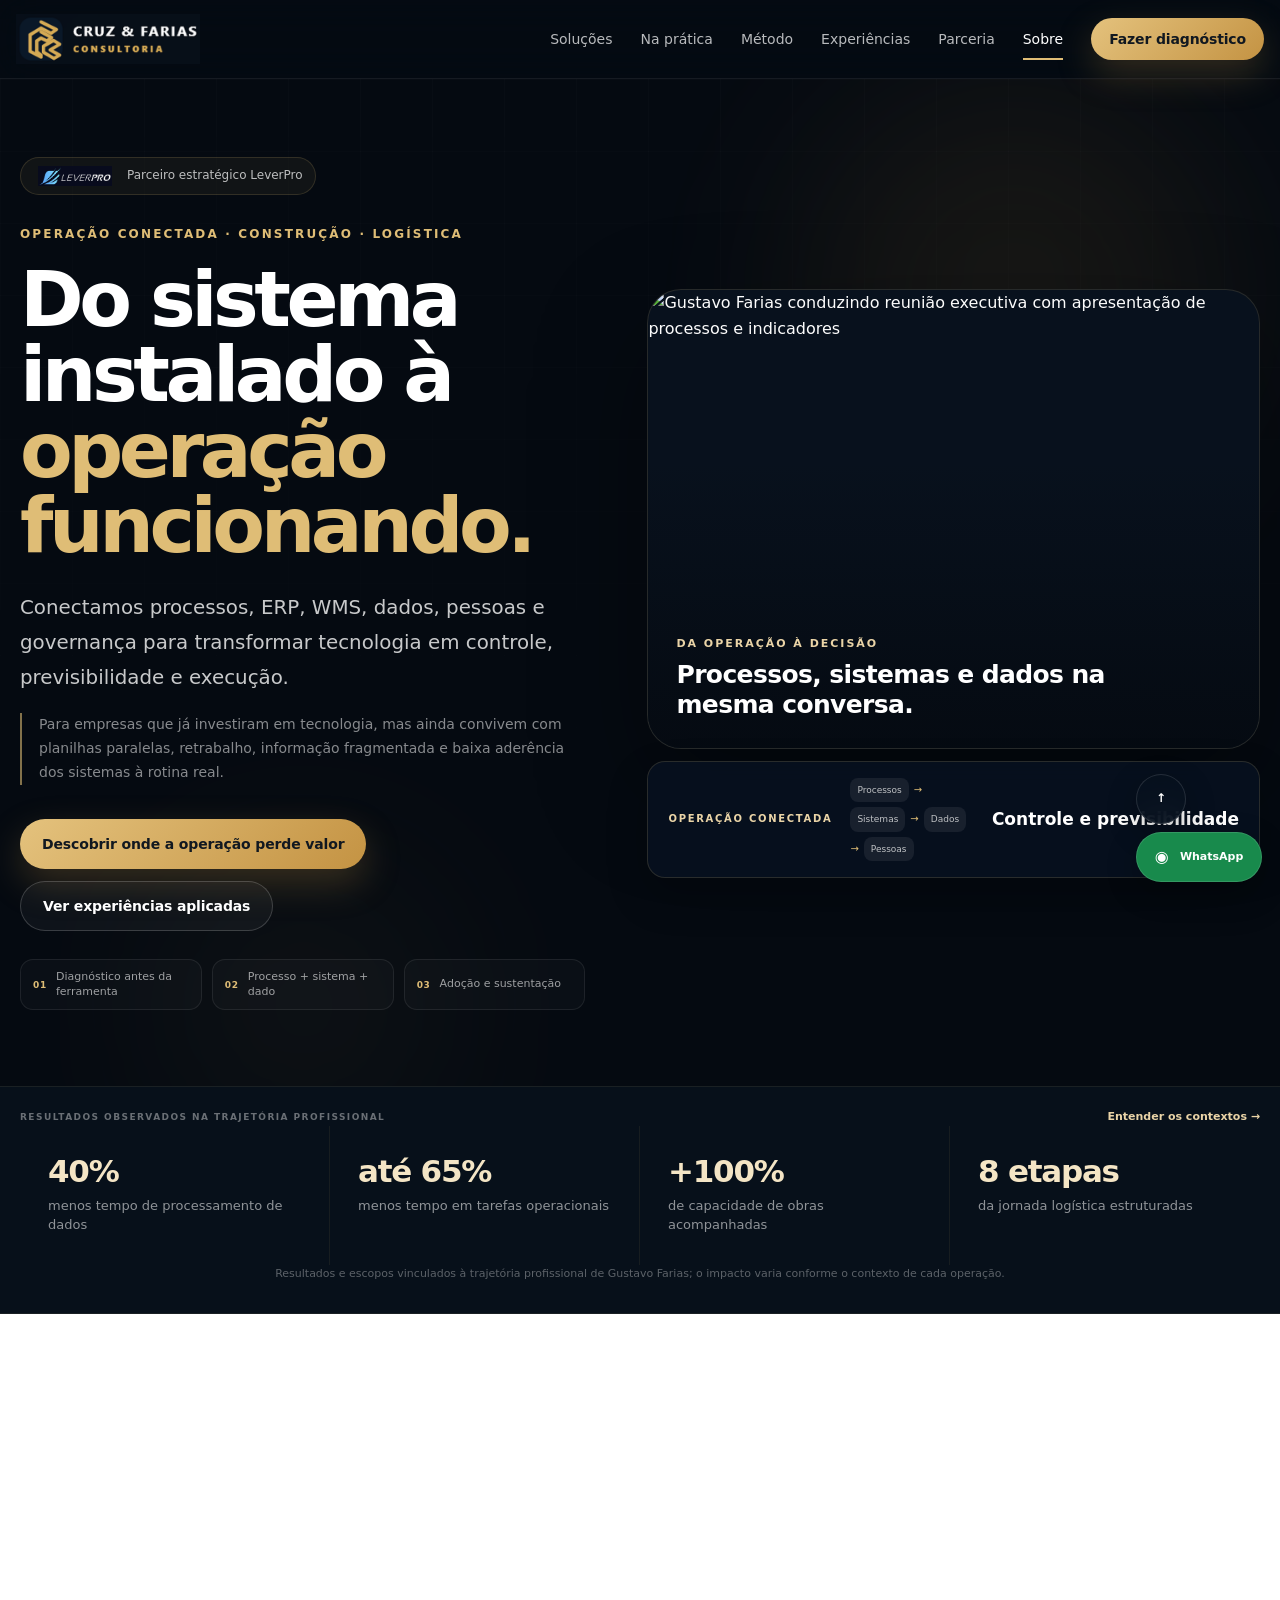
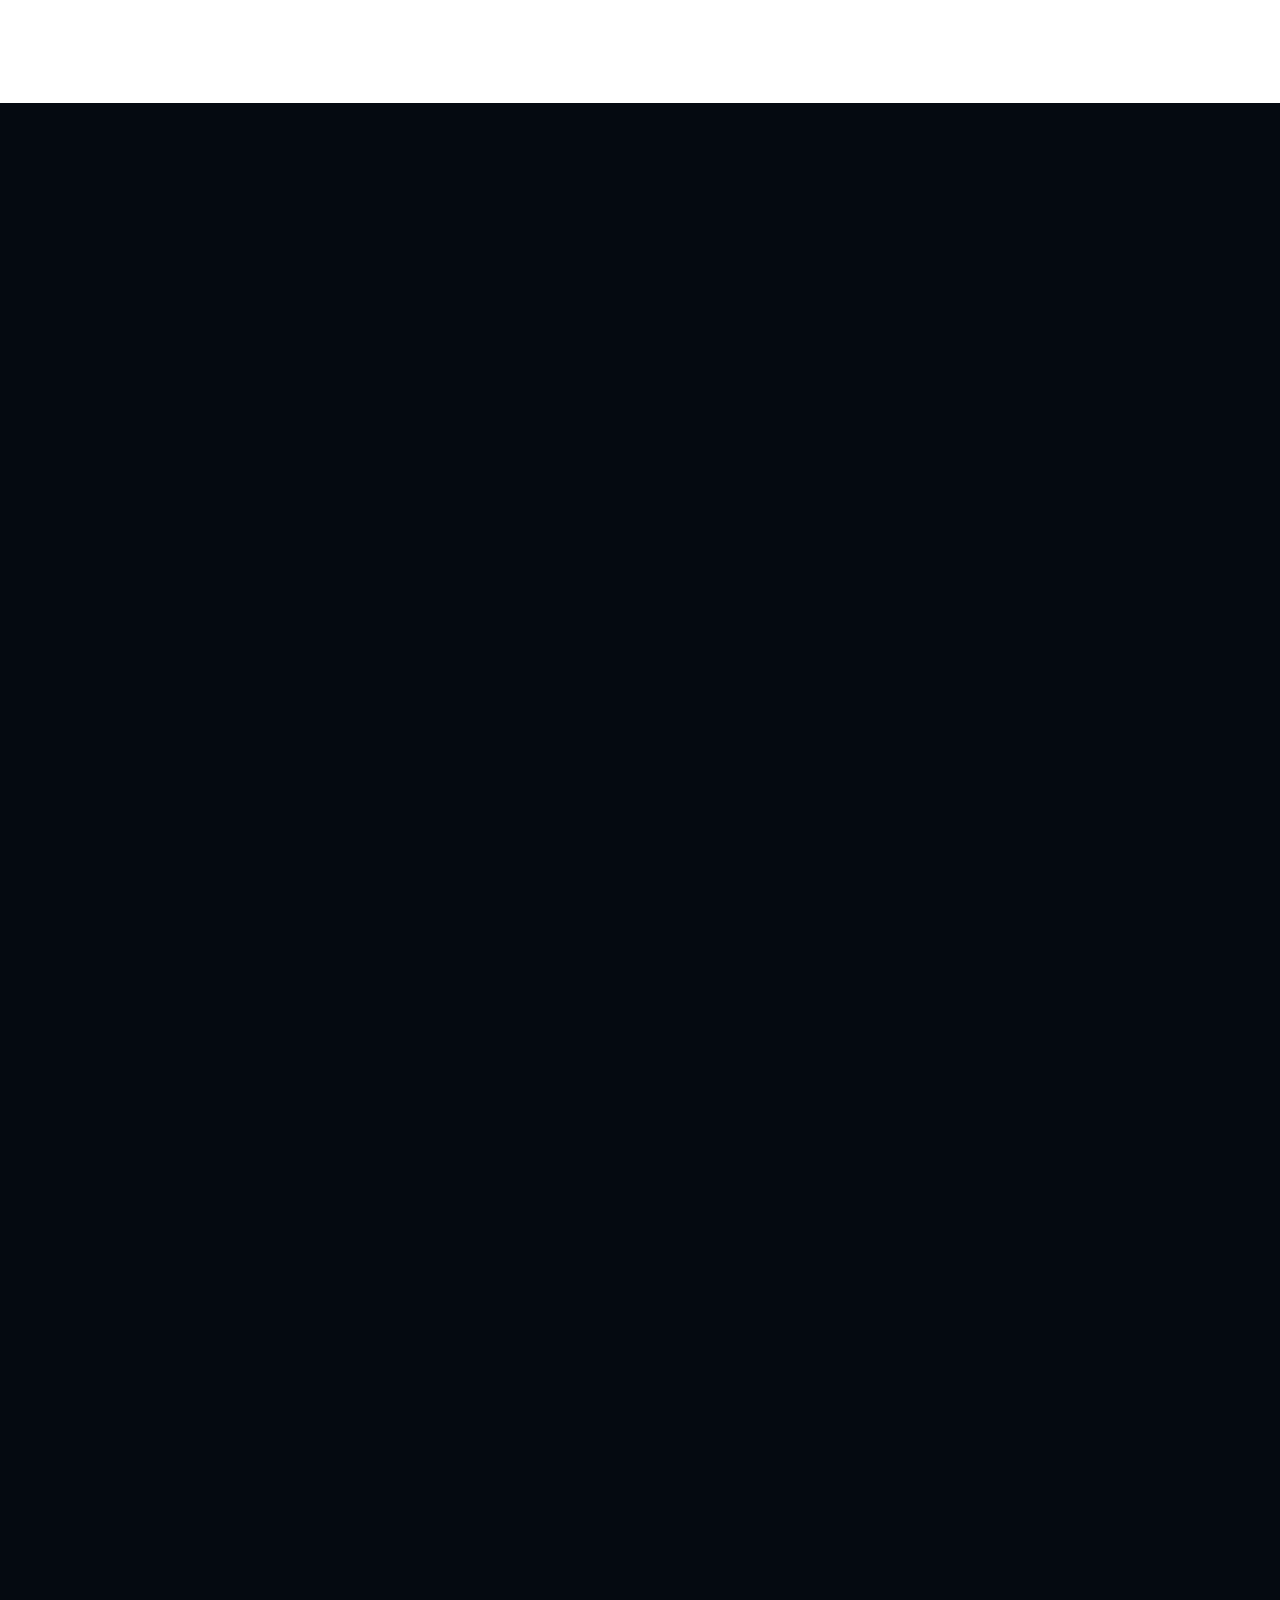
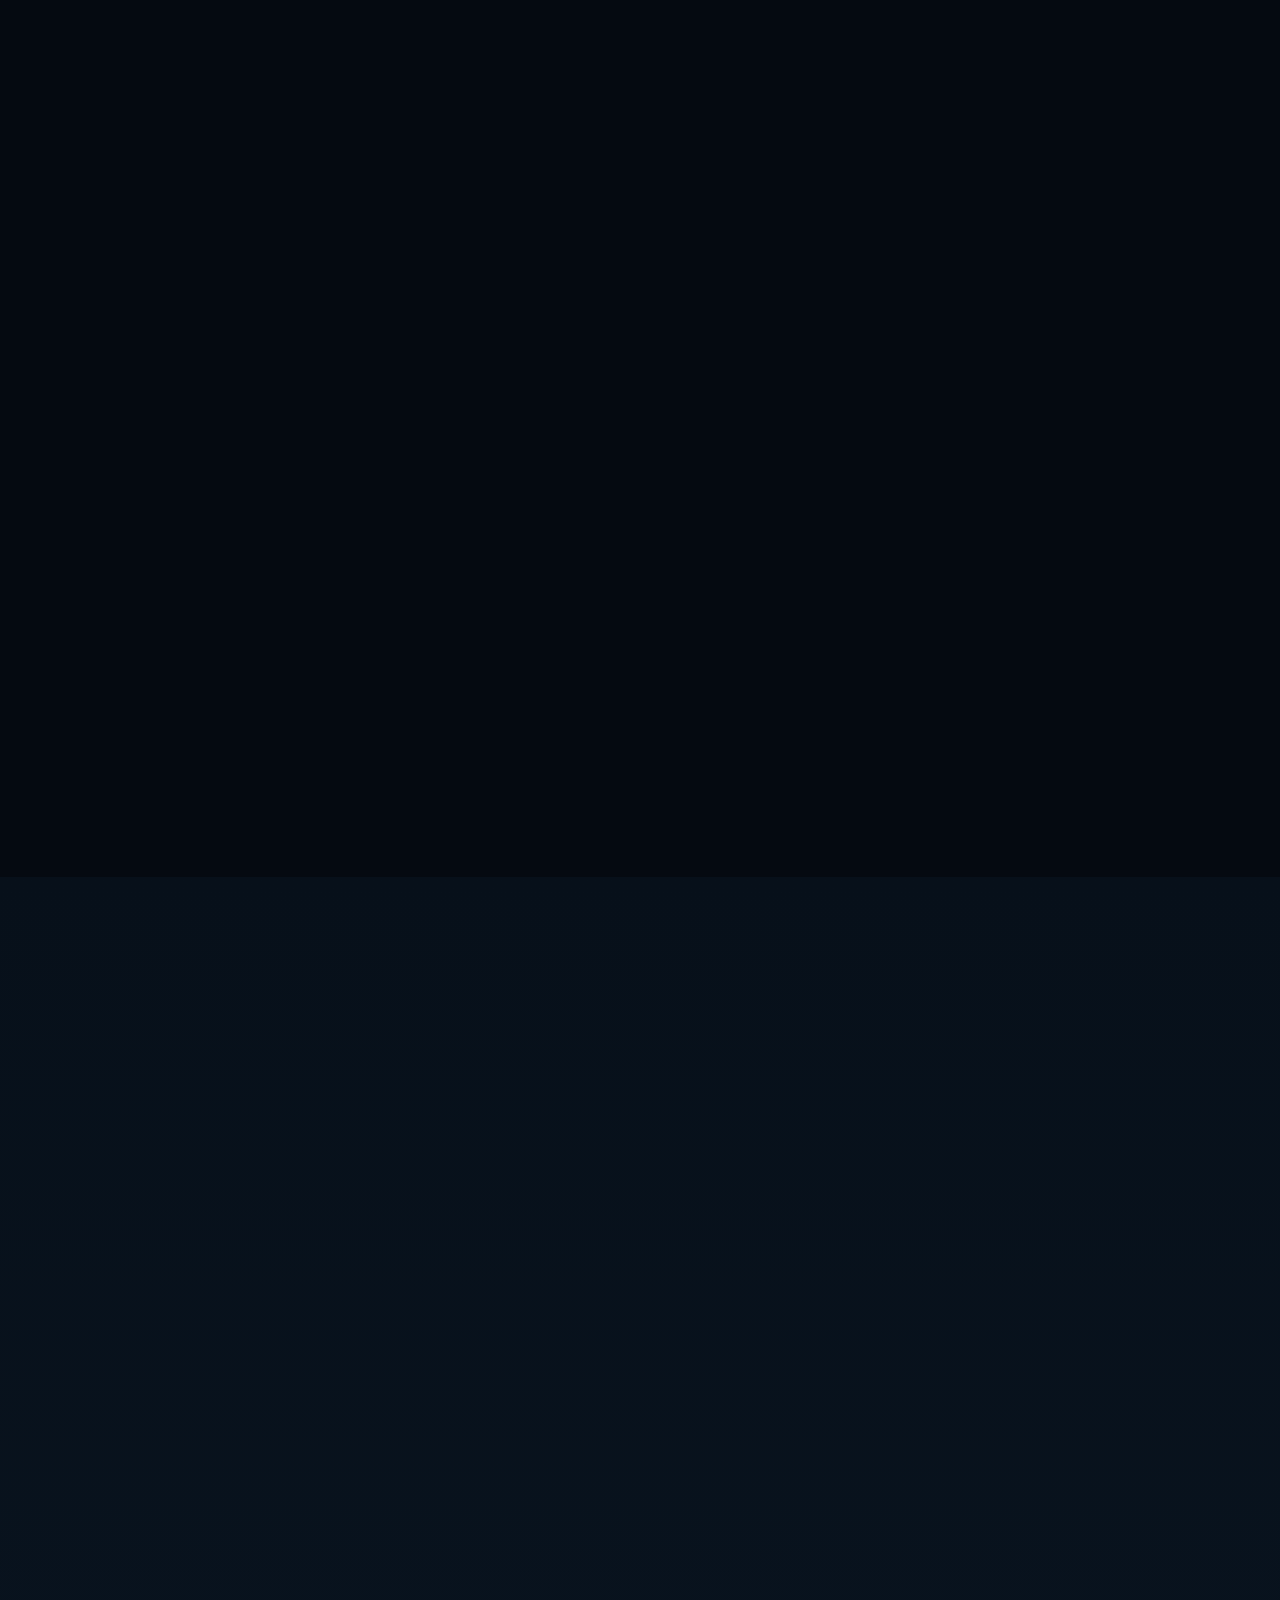
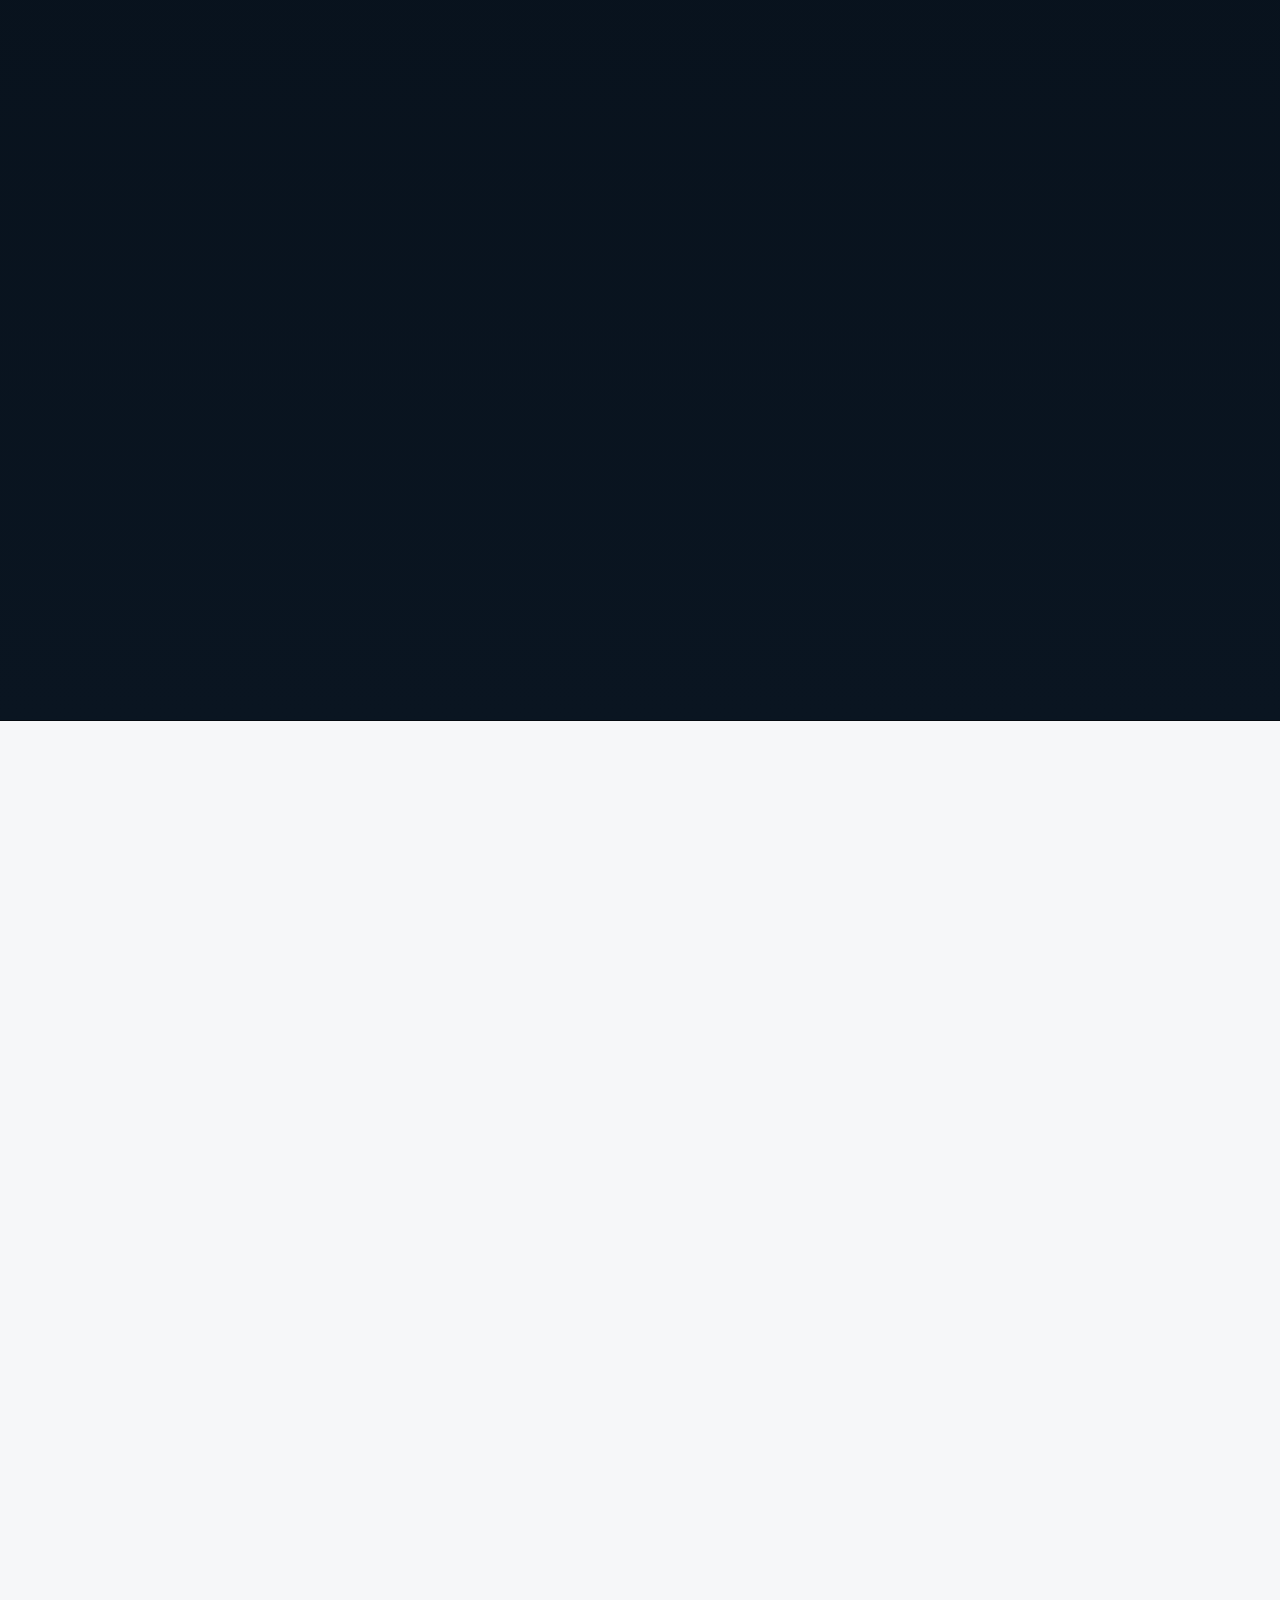
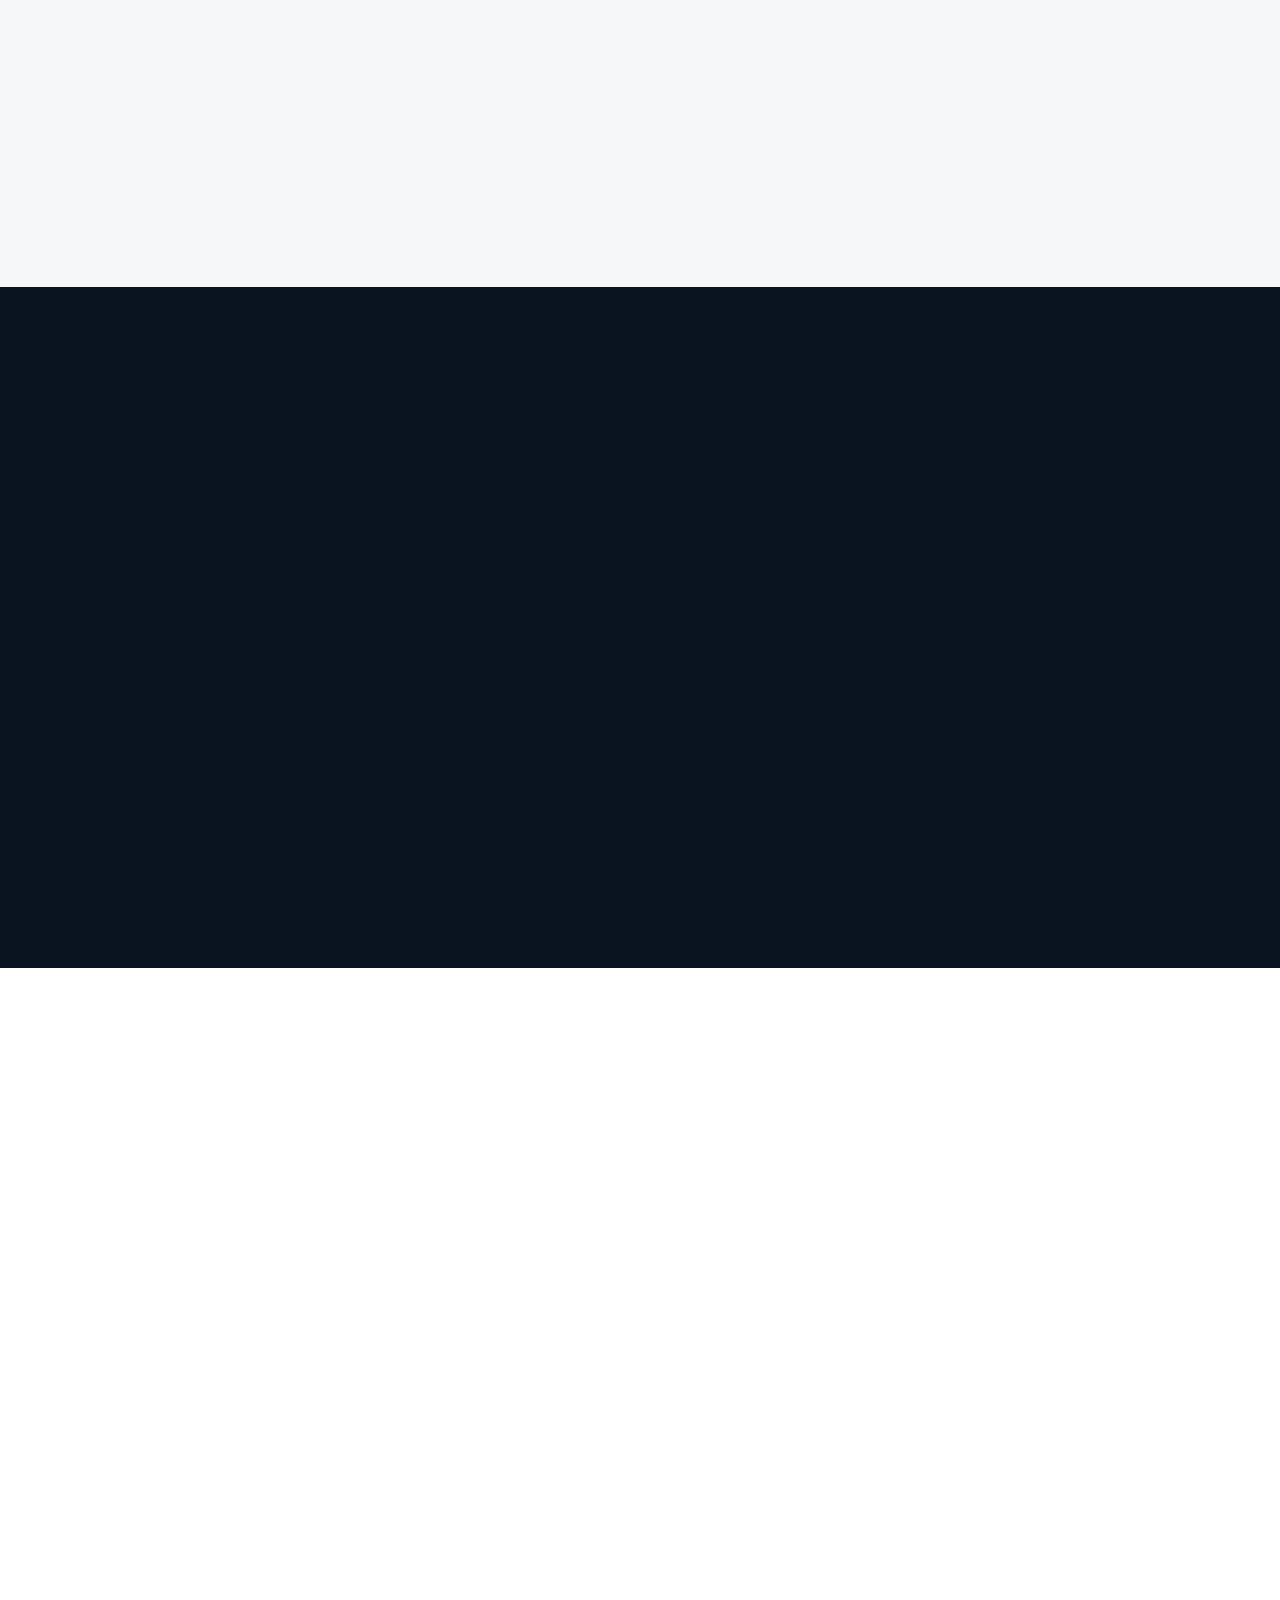
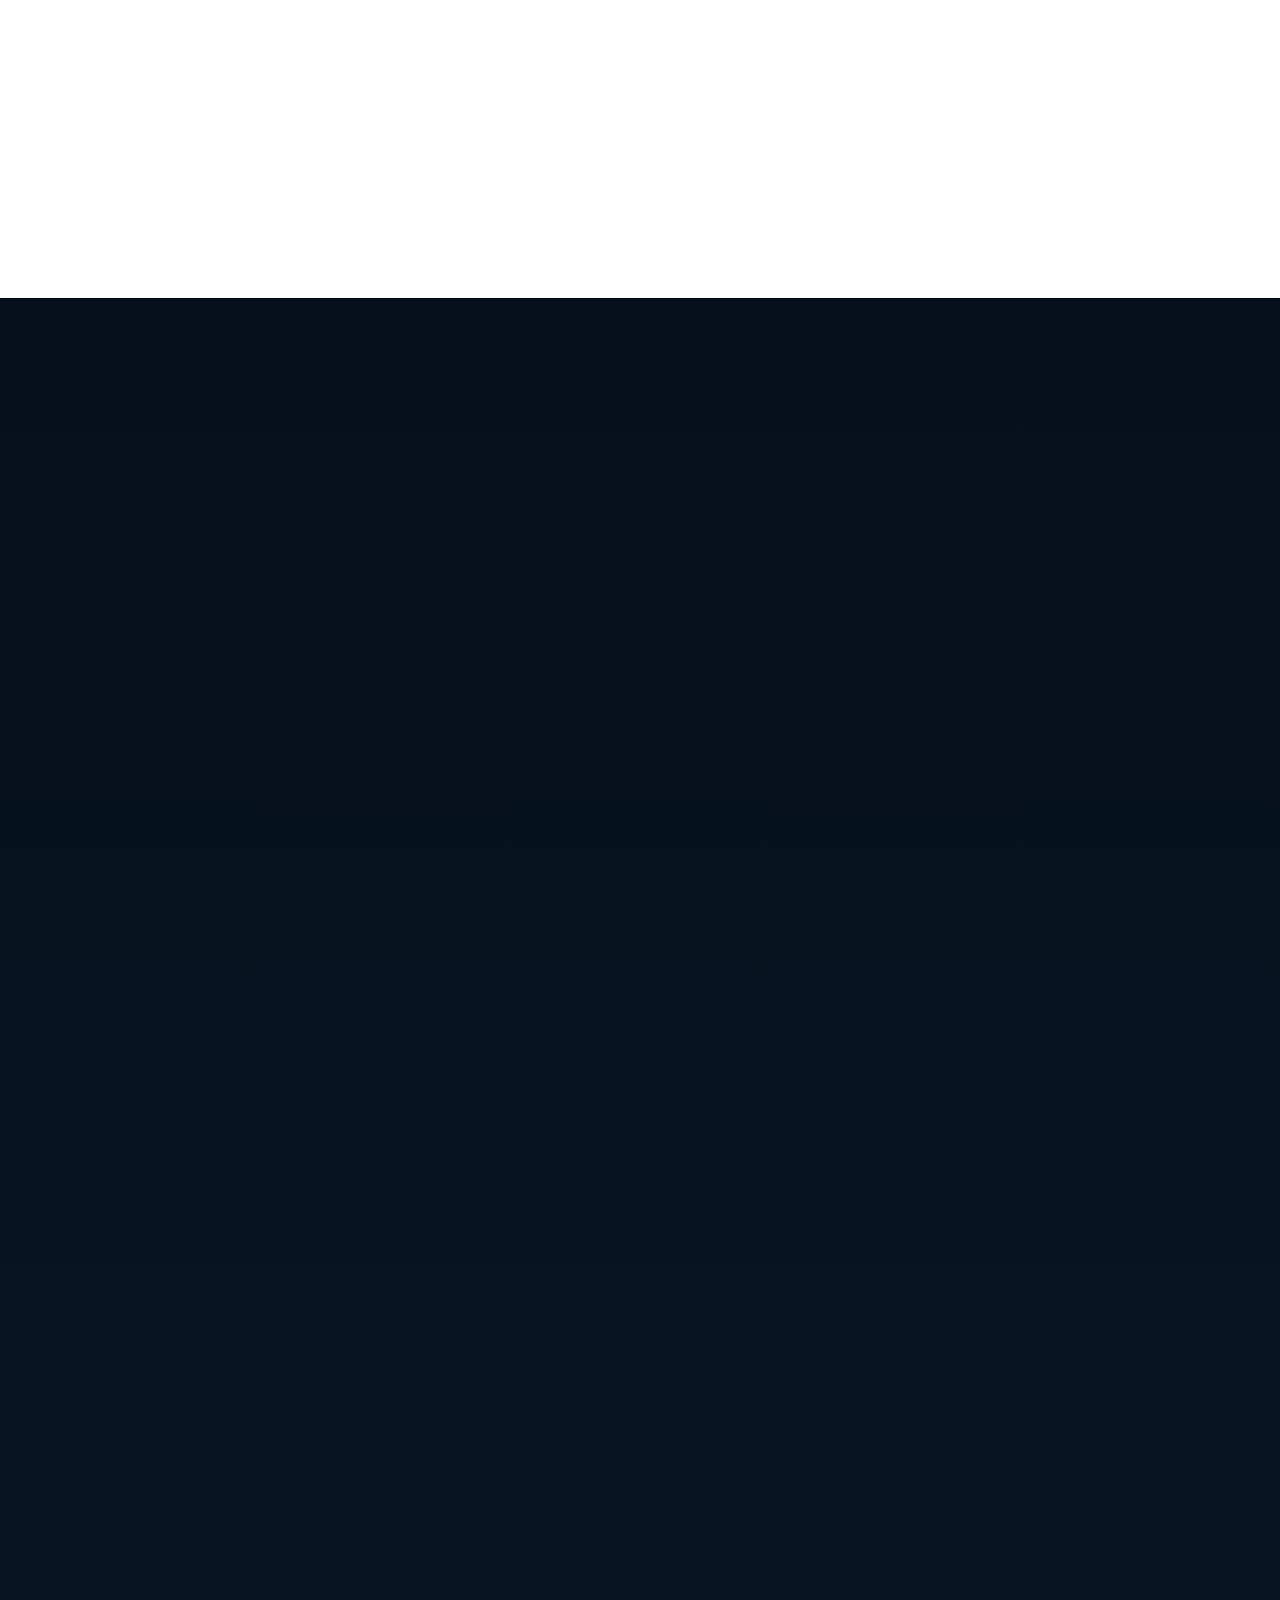
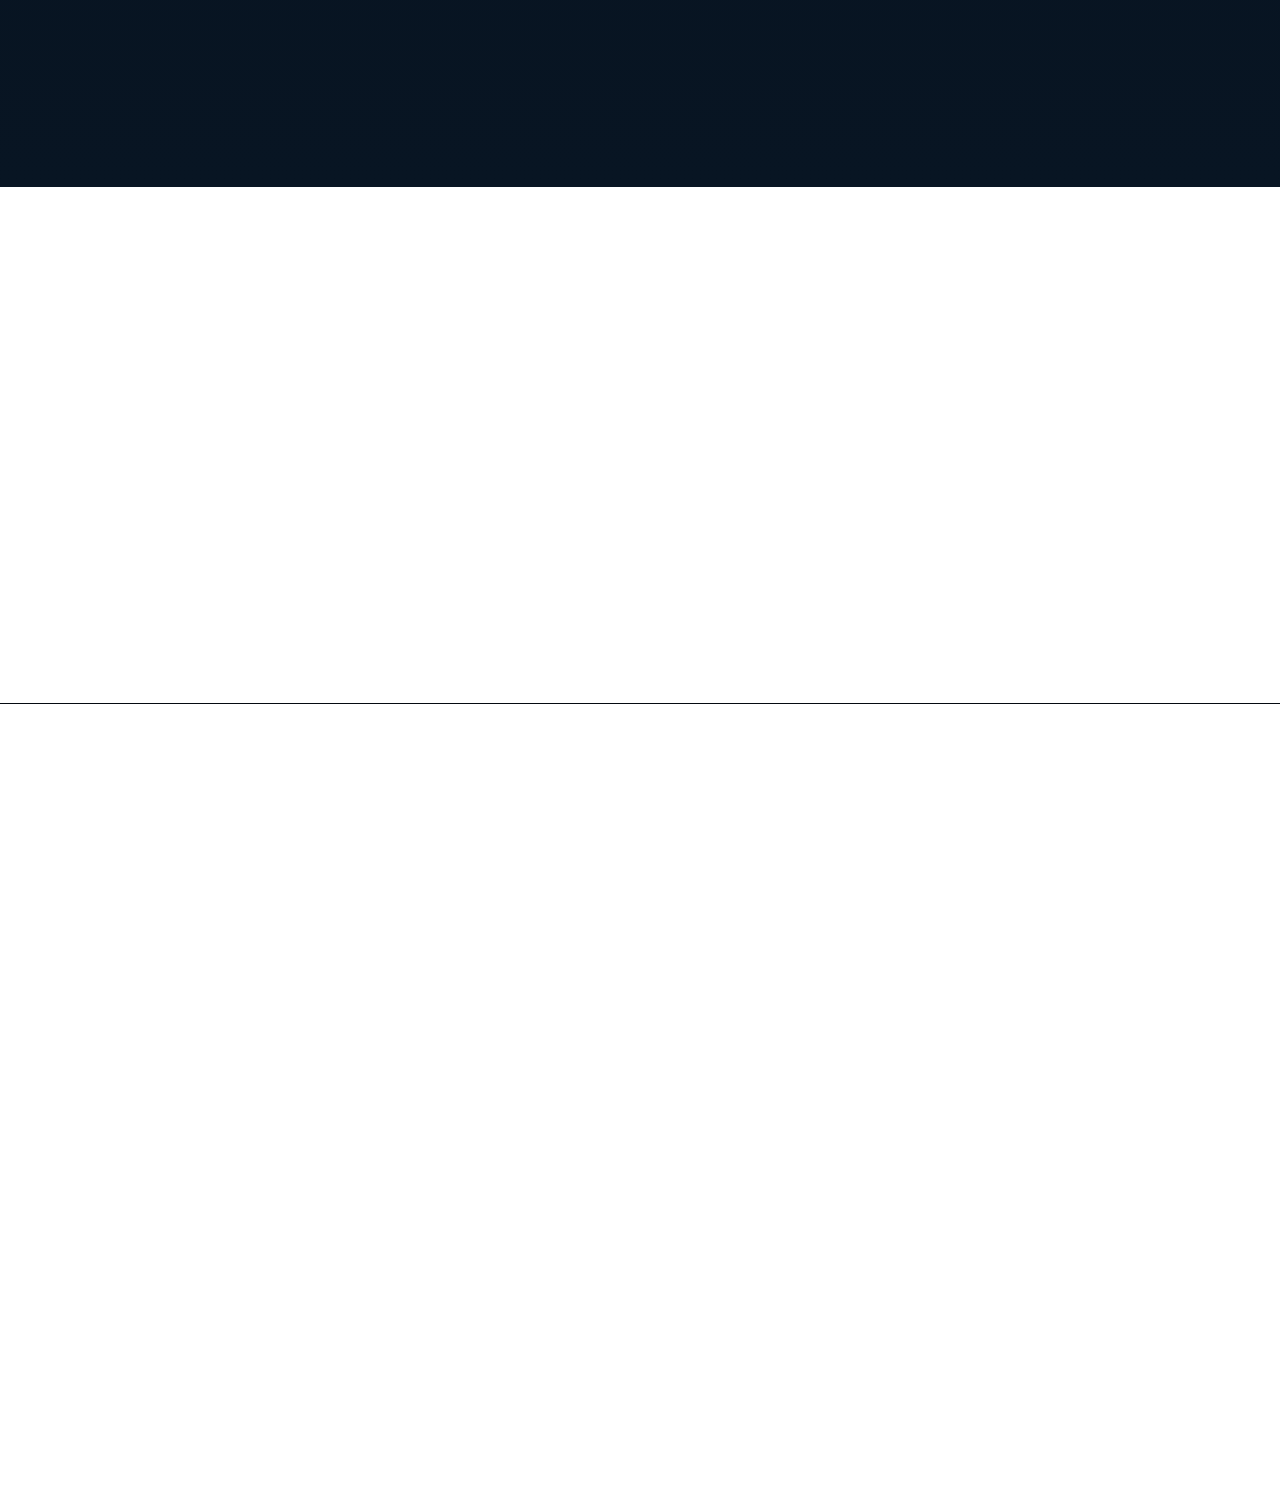
==== commit b7103208: "Update index.html" ====
--- a/index.html
+++ b/index.html
@@ -20,7 +20,7 @@
   <link rel="manifest" href="site.webmanifest">
 
   <!-- A imagem crítica agora é a imagem do Hero, não a foto da seção Sobre -->
-  <link rel="preload" href="assets/portfolio/hero-dashboard.webp" as="image" type="image/webp" fetchpriority="high">
+  <link rel="preload" href="assets/portfolio/hero-reuniao-executiva.webp" as="image" type="image/webp" fetchpriority="high">
 
   <meta property="og:locale" content="pt_BR">
   <meta property="og:type" content="website">
@@ -228,8 +228,8 @@
         <div class="hero-visual reveal">
           <figure class="hero-photo-card">
             <img
-              src="assets/portfolio/hero-dashboard.webp"
-              alt="Gustavo Farias apresentando indicadores e resultados em uma reunião executiva"
+              src="assets/portfolio/hero-reuniao-executiva.webp"
+              alt="Gustavo Farias conduzindo reunião executiva com apresentação de processos e indicadores"
               width="1448"
               height="1086"
               fetchpriority="high"
@@ -374,8 +374,8 @@
           </article>
 
           <article class="practice-photo-card reveal image-safe">
-            <img src="assets/portfolio/processos-vidro.webp" alt="Gustavo Farias desenhando um fluxo de processo em uma parede de vidro" width="1536" height="1024" loading="lazy" decoding="async">
-            <div class="practice-photo-caption"><small>PROCESSOS</small><strong>Entender antes de automatizar.</strong></div>
+            <img src="assets/portfolio/processos-workshop.webp" alt="Gustavo Farias conduzindo workshop de processos com equipe em sala de reunião" width="1448" height="1086" loading="lazy" decoding="async">
+            <div class="practice-photo-caption"><small>PROCESSOS</small><strong>Desenhar com quem executa.</strong></div>
           </article>
 
           <article class="practice-photo-card reveal image-safe">
@@ -384,13 +384,13 @@
           </article>
 
           <article class="practice-photo-card reveal image-safe">
-            <img src="assets/portfolio/obra-campo-humano.webp" alt="Gustavo Farias caminhando em um armazém para observar a operação logística em campo" width="1086" height="1448" loading="lazy" decoding="async">
-            <div class="practice-photo-caption"><small>LOGÍSTICA E CAMPO</small><strong>O processo visto onde acontece.</strong></div>
+            <img src="assets/portfolio/logistica-equipe.webp" alt="Gustavo Farias conduzindo alinhamento operacional com equipe dentro de centro logístico" width="1448" height="1086" loading="lazy" decoding="async">
+            <div class="practice-photo-caption"><small>LOGÍSTICA</small><strong>Gestão no chão da operação.</strong></div>
           </article>
 
           <article class="practice-photo-card reveal image-safe">
-            <img src="assets/portfolio/logistica-execucao.webp" alt="Gustavo Farias analisando documentos, fluxos e informações de processo com apoio de notebook" width="1448" height="1086" loading="lazy" decoding="async">
-            <div class="practice-photo-caption"><small>ANÁLISE</small><strong>Clareza para estruturar e priorizar.</strong></div>
+            <img src="assets/portfolio/construcao-equipe.webp" alt="Gustavo Farias revisando informações de obra com equipe de campo usando tablet e EPIs" width="1448" height="1086" loading="lazy" decoding="async">
+            <div class="practice-photo-caption"><small>CONSTRUÇÃO</small><strong>Decisão conectada ao campo.</strong></div>
           </article>
         </div>
 
@@ -434,7 +434,7 @@
         </div>
 
         <aside class="method-photo reveal">
-          <img src="assets/portfolio/processos-vidro.webp" alt="Gustavo Farias estruturando um fluxo durante atividade de desenho de processo" width="1536" height="1024" loading="lazy" decoding="async">
+          <img src="assets/portfolio/processos-workshop.webp" alt="Gustavo Farias conduzindo atividade colaborativa de desenho de processo com a equipe" width="1448" height="1086" loading="lazy" decoding="async">
           <div class="method-photo-caption">
             <small>DIAGNÓSTICO + DESENHO + EXECUÇÃO</small>
             <strong>O processo futuro nasce da operação real.</strong>
--- a/styles.css
+++ b/styles.css
@@ -526,3 +526,501 @@
   .floating-actions { right: 12px; bottom: 12px; }
   .floating-button { width: 46px; height: 46px; }
 }
+
+/* ==========================================================
+   CRUZ & FARIAS — PREMIUM REFINEMENT
+   Mantém a base original, reduz ruído visual e prioriza
+   navy + branco + dourado como linguagem de marca.
+   ========================================================== */
+
+:root {
+  --navy-950: #050a11;
+  --navy-900: #08111d;
+  --navy-850: #0b1725;
+  --navy-800: #102033;
+  --navy-700: #17304b;
+  --blue-500: #c89b4b;
+  --blue-400: #d8b76f;
+  --blue-300: #ead4a7;
+  --cyan-400: #f1d99c;
+  --green-400: #c89b4b;
+  --gold-500: #c89b4b;
+  --gold-400: #dfbd76;
+  --gold-300: #ead4a7;
+  --gold-200: #f4e5c5;
+  --ink: #0e1726;
+  --muted: #667085;
+  --line: #e3e7ed;
+  --soft: #f6f7f9;
+  --white: #ffffff;
+  --shadow: 0 28px 80px rgba(5, 10, 17, .13);
+  --shadow-soft: 0 18px 52px rgba(5, 10, 17, .08);
+}
+
+html { scroll-padding-top: 92px; }
+body { background: var(--navy-950); }
+body.nav-open { overflow: hidden; }
+
+:focus-visible {
+  outline: 3px solid rgba(223, 189, 118, .72);
+  outline-offset: 4px;
+  border-radius: 8px;
+}
+
+.scroll-progress {
+  background: linear-gradient(90deg, #a9762f, var(--gold-400), #f0d79e);
+}
+
+.site-header {
+  transition: background .25s ease, box-shadow .25s ease, border-color .25s ease;
+}
+.site-header.is-scrolled {
+  background: rgba(5, 10, 17, .94);
+  border-color: rgba(223,189,118,.13);
+  box-shadow: 0 16px 38px rgba(0,0,0,.14);
+}
+.desktop-nav a { position: relative; }
+.desktop-nav a::after {
+  content: "";
+  position: absolute;
+  left: 0;
+  right: 100%;
+  bottom: -10px;
+  height: 2px;
+  background: var(--gold-400);
+  transition: right .22s ease;
+}
+.desktop-nav a:hover::after,
+.desktop-nav a.is-active::after { right: 0; }
+.desktop-nav a.is-active { color: #fff; }
+.mobile-menu-cta {
+  margin-top: 10px;
+  padding: 14px 16px !important;
+  border: 1px solid rgba(223,189,118,.34) !important;
+  border-radius: 14px;
+  color: var(--gold-300) !important;
+  background: rgba(223,189,118,.08);
+  text-align: center;
+}
+
+.button-primary {
+  background: linear-gradient(135deg, #e4c27d 0%, #c49343 100%);
+  color: #111820;
+  box-shadow: 0 14px 36px rgba(196,147,67,.25);
+}
+.button-primary:hover {
+  box-shadow: 0 18px 44px rgba(196,147,67,.34);
+}
+.button-dark { background: #08111d; }
+.button-outline-dark:hover { border-color: #b48a47; background: #fbf7ef; }
+.button-ghost:hover { border-color: rgba(223,189,118,.38); background: rgba(223,189,118,.07); }
+.text-link { color: #8c642d; }
+
+.eyebrow { color: #ad7e38; }
+.section-dark .eyebrow,
+.section-practice .eyebrow,
+.cases-section .eyebrow,
+.final-cta .eyebrow { color: var(--gold-400); }
+
+/* HERO */
+.hero { padding: 78px 0 76px; }
+.hero::before {
+  background:
+    linear-gradient(rgba(255,255,255,.018) 1px, transparent 1px),
+    linear-gradient(90deg, rgba(255,255,255,.018) 1px, transparent 1px);
+  background-size: 72px 72px;
+}
+.hero-orb-one { background: rgba(196,147,67,.14); opacity: .65; }
+.hero-orb-two { background: rgba(223,189,118,.08); opacity: .55; }
+.hero-grid { grid-template-columns: minmax(0, .96fr) minmax(460px, 1.04fr); gap: 62px; }
+.hero-copy h1 { max-width: 780px; }
+.hero-copy h1 span { color: var(--gold-400); }
+.hero-lead { max-width: 720px; color: rgba(255,255,255,.78); }
+.hero-fit {
+  max-width: 700px;
+  margin: 18px 0 0;
+  padding-left: 17px;
+  border-left: 2px solid rgba(223,189,118,.58);
+  color: rgba(255,255,255,.52);
+  font-size: 14px;
+  line-height: 1.7;
+}
+.partner-badge {
+  border-color: rgba(223,189,118,.16);
+  background: rgba(223,189,118,.055);
+}
+.hero-photo-card {
+  min-height: 0;
+  aspect-ratio: 4 / 3;
+  border-color: rgba(223,189,118,.14);
+  box-shadow: 0 42px 110px rgba(0,0,0,.34);
+}
+.hero-photo-card img { height: 100%; min-height: 0; object-fit: cover; object-position: center center; }
+.hero-photo-shade { background: linear-gradient(180deg, rgba(5,10,17,.01) 38%, rgba(5,10,17,.93) 100%); }
+.visual-kicker { color: var(--gold-300); }
+.hero-value-card { border-color: rgba(223,189,118,.16); }
+.hero-value-card small { color: var(--gold-300); }
+.mini-flow i { color: var(--gold-400); }
+.hero-trust {
+  display: grid;
+  grid-template-columns: repeat(3, minmax(0, 1fr));
+  gap: 10px;
+  margin-top: 28px;
+}
+.hero-trust span {
+  display: flex;
+  align-items: center;
+  gap: 9px;
+  min-height: 48px;
+  padding: 10px 12px;
+  border: 1px solid rgba(255,255,255,.08);
+  border-radius: 13px;
+  background: rgba(255,255,255,.025);
+  color: rgba(255,255,255,.60);
+  font-size: 11px;
+  line-height: 1.35;
+}
+.hero-trust b { color: var(--gold-400); font-size: 9px; letter-spacing: .08em; }
+
+/* PROOF */
+.proof-strip { background: #07101a; border-color: rgba(223,189,118,.09); }
+.proof-intro {
+  display: flex;
+  justify-content: space-between;
+  gap: 18px;
+  align-items: center;
+  padding-top: 21px;
+  color: rgba(255,255,255,.40);
+  font-size: 9px;
+  font-weight: 800;
+  letter-spacing: .16em;
+}
+.proof-intro a { color: var(--gold-300); letter-spacing: 0; font-size: 11px; text-transform: none; }
+.proof-grid strong { color: var(--gold-200); }
+.proof-grid article { border-color: rgba(223,189,118,.08); }
+.proof-note { color: rgba(255,255,255,.34); }
+
+/* PAINS + PILLARS */
+.problem-item > strong { background: #f8f1e5; color: #8b642d; }
+.pillar-card { border-color: rgba(223,189,118,.09); }
+.pillar-card::after { background: rgba(196,147,67,.08); }
+.card-icon { background: rgba(223,189,118,.10); color: var(--gold-300); }
+.pillar-card li::before { color: var(--gold-400); }
+
+/* ONE STRONG PRACTICE SECTION */
+.section-practice { background: linear-gradient(180deg, #07101a 0%, #0a1521 100%); }
+.practice-heading { align-items: end; }
+.practice-heading h2 span { color: var(--gold-400); }
+.practice-premium-grid {
+  display: grid;
+  grid-template-columns: repeat(12, minmax(0,1fr));
+  gap: 16px;
+}
+.practice-story {
+  grid-column: 1 / -1;
+  display: grid;
+  grid-template-columns: 1.08fr .92fr;
+  overflow: hidden;
+  min-height: 560px;
+  border: 1px solid rgba(223,189,118,.12);
+  border-radius: 30px;
+  background: rgba(255,255,255,.035);
+  box-shadow: 0 30px 80px rgba(0,0,0,.18);
+}
+.practice-story-visual {
+  display: grid;
+  place-items: center;
+  min-width: 0;
+  padding: 14px;
+  background: #050a11;
+}
+.practice-story-visual img {
+  width: 100%;
+  height: 100%;
+  max-height: 590px;
+  object-fit: contain;
+  border-radius: 20px;
+}
+.practice-story-copy {
+  display: flex;
+  flex-direction: column;
+  justify-content: center;
+  padding: 48px;
+}
+.practice-story-copy small,
+.practice-photo-caption small { color: var(--gold-300); font-size: 10px; font-weight: 850; letter-spacing: .17em; }
+.practice-story-copy h3 { margin: 10px 0 16px; font-size: clamp(30px,3.3vw,48px); line-height: 1.05; letter-spacing: -.04em; }
+.practice-story-copy p { margin: 0; color: rgba(255,255,255,.64); }
+.practice-story-copy ul { margin: 28px 0 0; padding: 0; list-style: none; display: grid; gap: 12px; }
+.practice-story-copy li { position: relative; padding-left: 24px; color: rgba(255,255,255,.73); font-size: 13px; }
+.practice-story-copy li::before { content: "✓"; position: absolute; left: 0; color: var(--gold-400); font-weight: 900; }
+.practice-photo-card {
+  position: relative;
+  grid-column: span 3;
+  margin: 0;
+  aspect-ratio: 4 / 3;
+  overflow: hidden;
+  border: 1px solid rgba(223,189,118,.11);
+  border-radius: 22px;
+  background: #050a11;
+}
+.practice-photo-card img { width: 100%; height: 100%; object-fit: contain; background: #050a11; }
+.practice-photo-card::after { content:""; position:absolute; inset:0; background:linear-gradient(180deg, transparent 45%, rgba(5,10,17,.91) 100%); pointer-events:none; }
+.practice-photo-caption { position:absolute; z-index:1; left:18px; right:18px; bottom:17px; }
+.practice-photo-caption strong { display:block; margin-top:4px; font-size:16px; line-height:1.2; }
+.human-proof {
+  display: grid;
+  grid-template-columns: .85fr 1.15fr;
+  gap: 36px;
+  align-items: center;
+  margin-top: 20px;
+  padding: 24px 28px;
+  border-top: 1px solid rgba(223,189,118,.12);
+  border-bottom: 1px solid rgba(223,189,118,.12);
+}
+.human-proof > p { margin:0; color:#fff; font-size:18px; font-weight:700; letter-spacing:-.02em; }
+.human-proof-items { display:grid; grid-template-columns:repeat(2,1fr); gap:10px; }
+.human-proof-items span { display:flex; gap:9px; align-items:center; color:rgba(255,255,255,.58); font-size:12px; }
+.human-proof-items b { color:var(--gold-400); font-size:9px; }
+
+/* Image safety: preserve full people/group photos instead of aggressive cropping. */
+.image-safe img { object-position: center center; }
+
+/* METHOD */
+.method-intro h2 span { color: #9b7032; }
+.method-principle {
+  margin: 24px 0 0;
+  padding: 20px 22px;
+  border: 1px solid #e6d7ba;
+  border-left: 4px solid var(--gold-500);
+  border-radius: 16px;
+  background: #fffaf1;
+}
+.method-principle span { display:block; color:#9b7032; font-size:9px; font-weight:900; letter-spacing:.16em; }
+.method-principle strong { display:block; margin-top:5px; font-size:18px; line-height:1.35; }
+.method-step b { background: #0b1725; color: var(--gold-300); }
+.method-step span { color: #9b7032; }
+.method-photo { background: #07101a; border: 1px solid #e2e5e9; }
+.method-photo img { object-fit: contain; object-position: center; background: #07101a; }
+.method-photo-caption small { color: var(--gold-300); }
+
+/* OPERATING MODEL */
+.operating-model { background: #0a1420; color:#fff; }
+.operating-model .section-lead { color: rgba(255,255,255,.58); }
+.operating-model-grid { display:grid; grid-template-columns:.82fr 1.18fr; gap:84px; align-items:start; }
+.operating-steps { display:grid; gap:12px; }
+.operating-steps article {
+  display:grid;
+  grid-template-columns:44px 1fr;
+  gap:18px;
+  padding:20px;
+  border:1px solid rgba(223,189,118,.10);
+  border-radius:18px;
+  background:rgba(255,255,255,.03);
+}
+.operating-steps b { color:var(--gold-400); font-size:10px; letter-spacing:.12em; padding-top:3px; }
+.operating-steps strong { display:block; font-size:17px; }
+.operating-steps p { margin:5px 0 0; color:rgba(255,255,255,.58); font-size:13px; }
+
+/* SERVICES */
+.service-grid { align-items: stretch; }
+.service-card { position: relative; box-shadow: 0 10px 34px rgba(7,17,31,.035); }
+.service-entry { border-color: #d9bd8b; box-shadow: 0 20px 56px rgba(162,117,51,.10); }
+.service-recommended {
+  position:absolute;
+  top:0;
+  left:24px;
+  transform:translateY(-50%);
+  padding:7px 10px;
+  border-radius:999px;
+  background:#f3e4c6;
+  color:#765020;
+  font-size:8px;
+  font-weight:900;
+  letter-spacing:.13em;
+}
+.service-stage { color:#9b7032; }
+.service-featured { background: #0a1420; border-color:#0a1420; }
+.service-card li::before { color:#b2823e; }
+.service-featured .text-link { color:var(--gold-300); }
+
+/* CASES */
+.case-tab[aria-selected="true"] { background: rgba(223,189,118,.12); color:var(--gold-200); }
+.case-visual { display:grid; place-items:center; background:#050a11; padding:12px; }
+.case-visual img { min-height:0; height:100%; object-fit:contain; border-radius:18px; }
+.case-visual::after { display:none; }
+.case-visual-badge { background:rgba(5,10,17,.88); border-color:rgba(223,189,118,.22); color:var(--gold-200); }
+.case-content .case-kicker { color:var(--gold-300); }
+.case-tech span { border-color:rgba(223,189,118,.12); }
+
+/* TECHNOLOGY / ECOSYSTEM */
+.technology-section { background:#fff; color:var(--ink); padding-top:82px; padding-bottom:82px; }
+.technology-shell {
+  display:grid;
+  grid-template-columns:.9fr 1.1fr;
+  gap:70px;
+  align-items:center;
+  padding:38px;
+  border:1px solid #e0e5eb;
+  border-radius:30px;
+  background:linear-gradient(135deg,#fbfbfc,#f5f6f8);
+  box-shadow:var(--shadow-soft);
+}
+.technology-copy h2 { margin:0; font-size:clamp(32px,3.6vw,50px); line-height:1.03; letter-spacing:-.04em; }
+.technology-copy p:not(.eyebrow) { margin:18px 0 0; color:#667085; }
+.technology-cloud { display:flex; flex-wrap:wrap; gap:10px; justify-content:flex-start; }
+.technology-cloud span {
+  padding:11px 14px;
+  border:1px solid #e0d3bd;
+  border-radius:999px;
+  background:#fff;
+  color:#344054;
+  font-size:12px;
+  box-shadow:0 6px 18px rgba(7,17,31,.035);
+}
+
+/* LEVERPRO */
+.leverpro-wordmark { background:#07101a; }
+.partner-logo-card-dark { border-color:rgba(223,189,118,.10); }
+.partner-benefits span { color:#9b7032; }
+
+/* ABOUT */
+.profile-visual { min-height:0; aspect-ratio:3/4; }
+.profile-visual img { height:100%; min-height:0; object-fit:cover; object-position:center; }
+.profile-caption span { color:var(--gold-300); }
+.about-points span { color:#9b7032; }
+.about-capabilities { display:flex; flex-wrap:wrap; gap:8px; margin-top:24px; }
+.about-capabilities span {
+  padding:8px 11px;
+  border:1px solid #ded5c5;
+  border-radius:999px;
+  background:#fff;
+  color:#5a6472;
+  font-size:11px;
+  font-weight:650;
+}
+
+/* QUALIFICATION */
+.fit-section { background:#0b1521; color:#fff; }
+.fit-grid { display:grid; grid-template-columns:.92fr 1.08fr; gap:74px; align-items:center; }
+.fit-copy h2 { margin:0; font-size:clamp(36px,4vw,58px); line-height:1.03; letter-spacing:-.045em; }
+.fit-copy > p:not(.eyebrow) { margin:20px 0 0; color:rgba(255,255,255,.60); max-width:620px; }
+.fit-list { display:grid; gap:10px; }
+.fit-list article { display:grid; grid-template-columns:38px 1fr; gap:13px; align-items:start; padding:18px; border:1px solid rgba(223,189,118,.10); border-radius:16px; background:rgba(255,255,255,.03); }
+.fit-list span { width:28px; height:28px; display:grid; place-items:center; border-radius:50%; background:rgba(223,189,118,.11); color:var(--gold-300); font-weight:900; }
+.fit-list p { margin:2px 0 0; color:rgba(255,255,255,.70); font-size:14px; }
+
+/* FAQ */
+.faq-section { background:#f6f7f9; color:var(--ink); }
+.faq-grid { display:grid; grid-template-columns:.82fr 1.18fr; gap:76px; align-items:start; }
+.faq-list { border-top:1px solid #dfe4ea; }
+.faq-list details { border-bottom:1px solid #dfe4ea; }
+.faq-list summary {
+  position:relative;
+  padding:22px 46px 22px 0;
+  list-style:none;
+  cursor:pointer;
+  font-weight:750;
+  font-size:16px;
+}
+.faq-list summary::-webkit-details-marker { display:none; }
+.faq-list summary::after {
+  content:"+";
+  position:absolute;
+  right:4px;
+  top:20px;
+  width:28px;
+  height:28px;
+  display:grid;
+  place-items:center;
+  border:1px solid #d7dde5;
+  border-radius:50%;
+  color:#8b642d;
+  transition:transform .2s ease;
+}
+.faq-list details[open] summary::after { transform:rotate(45deg); }
+.faq-list details p { margin:-6px 0 22px; max-width:720px; color:#667085; font-size:14px; }
+
+/* INSIGHTS + FINAL CTA */
+.insight-card small { color:#9b7032; }
+.insight-card span { color:#8c642d; }
+.final-cta::before { background: radial-gradient(circle at 80% 40%, rgba(196,147,67,.14), transparent 40%); }
+.final-cta-box { border-color:rgba(223,189,118,.13); }
+
+/* Floating actions */
+.floating-actions { align-items:end; }
+.whatsapp-rich {
+  width:auto;
+  min-width:126px;
+  height:50px;
+  padding:0 16px;
+  grid-auto-flow:column;
+  gap:8px;
+  border-radius:999px;
+  background:#188a4c;
+}
+.whatsapp-rich span { font-size:16px; }
+.whatsapp-rich b { font-size:11px; }
+
+/* Subtle performance hint: browser can delay paint of below-the-fold sections. */
+main > section:not(.hero):not(.proof-strip) { content-visibility:auto; contain-intrinsic-size:1px 850px; }
+
+@media (max-width:1180px) {
+  .hero-grid { grid-template-columns:1fr; }
+  .hero-visual { max-width:860px; }
+  .practice-photo-card { grid-column:span 6; }
+  .operating-model-grid, .technology-shell, .fit-grid, .faq-grid { grid-template-columns:1fr; gap:42px; }
+}
+
+@media (max-width:900px) {
+  .section { padding:86px 0; }
+  .hero { padding-top:54px; }
+  .hero-trust { grid-template-columns:1fr; }
+  .hero-trust span { min-height:0; }
+  .practice-story { grid-template-columns:1fr; }
+  .practice-story-visual { min-height:360px; }
+  .practice-story-copy { padding:34px; }
+  .human-proof { grid-template-columns:1fr; gap:22px; }
+  .technology-shell { padding:30px; }
+  .method-photo { position:relative; top:0; min-height:0; }
+  .method-photo img { height:520px; min-height:0; }
+}
+
+@media (max-width:680px) {
+  .section { padding:72px 0; }
+  .hero { padding:36px 0 54px; }
+  .hero-copy h1 { font-size:clamp(42px,12vw,58px); }
+  .hero-fit { font-size:13px; }
+  .hero-photo-card, .hero-photo-card img { min-height:0; height:auto; }
+  .hero-photo-card { aspect-ratio:4/3; }
+  .hero-photo-card img { height:100%; }
+  .proof-intro { align-items:flex-start; flex-direction:column; }
+  .practice-premium-grid { grid-template-columns:1fr; }
+  .practice-story, .practice-photo-card { grid-column:auto; }
+  .practice-story { min-height:0; }
+  .practice-story-visual { min-height:0; padding:10px; }
+  .practice-story-visual img { max-height:none; }
+  .practice-story-copy { padding:28px 22px; }
+  .practice-photo-card { aspect-ratio:4/3; }
+  .human-proof { padding:20px 0; }
+  .human-proof-items { grid-template-columns:1fr; }
+  .technology-shell { padding:24px 20px; border-radius:24px; }
+  .technology-cloud { gap:7px; }
+  .technology-cloud span { padding:9px 11px; font-size:11px; }
+  .operating-steps article { grid-template-columns:34px 1fr; padding:17px 15px; }
+  .method-photo img { height:auto; aspect-ratio:3/2; }
+  .profile-visual, .profile-visual img { min-height:0; height:auto; }
+  .profile-visual { aspect-ratio:3/4; }
+  .profile-visual img { height:100%; }
+  .faq-list summary { font-size:15px; }
+  .whatsapp-rich { width:48px; min-width:48px; height:48px; padding:0; border-radius:50%; }
+  .whatsapp-rich b { display:none; }
+}
+
+/* Final photo-fit refinement: the process image is naturally landscape,
+   so the frame follows its ratio instead of forcing a portrait crop. */
+@media (min-width:1181px) {
+  .method-layout { grid-template-columns:1fr 430px; gap:64px; }
+  .method-photo { min-height:0; aspect-ratio:3/2; }
+  .method-photo img { width:100%; height:100%; min-height:0; object-fit:cover; object-position:center; }
+}
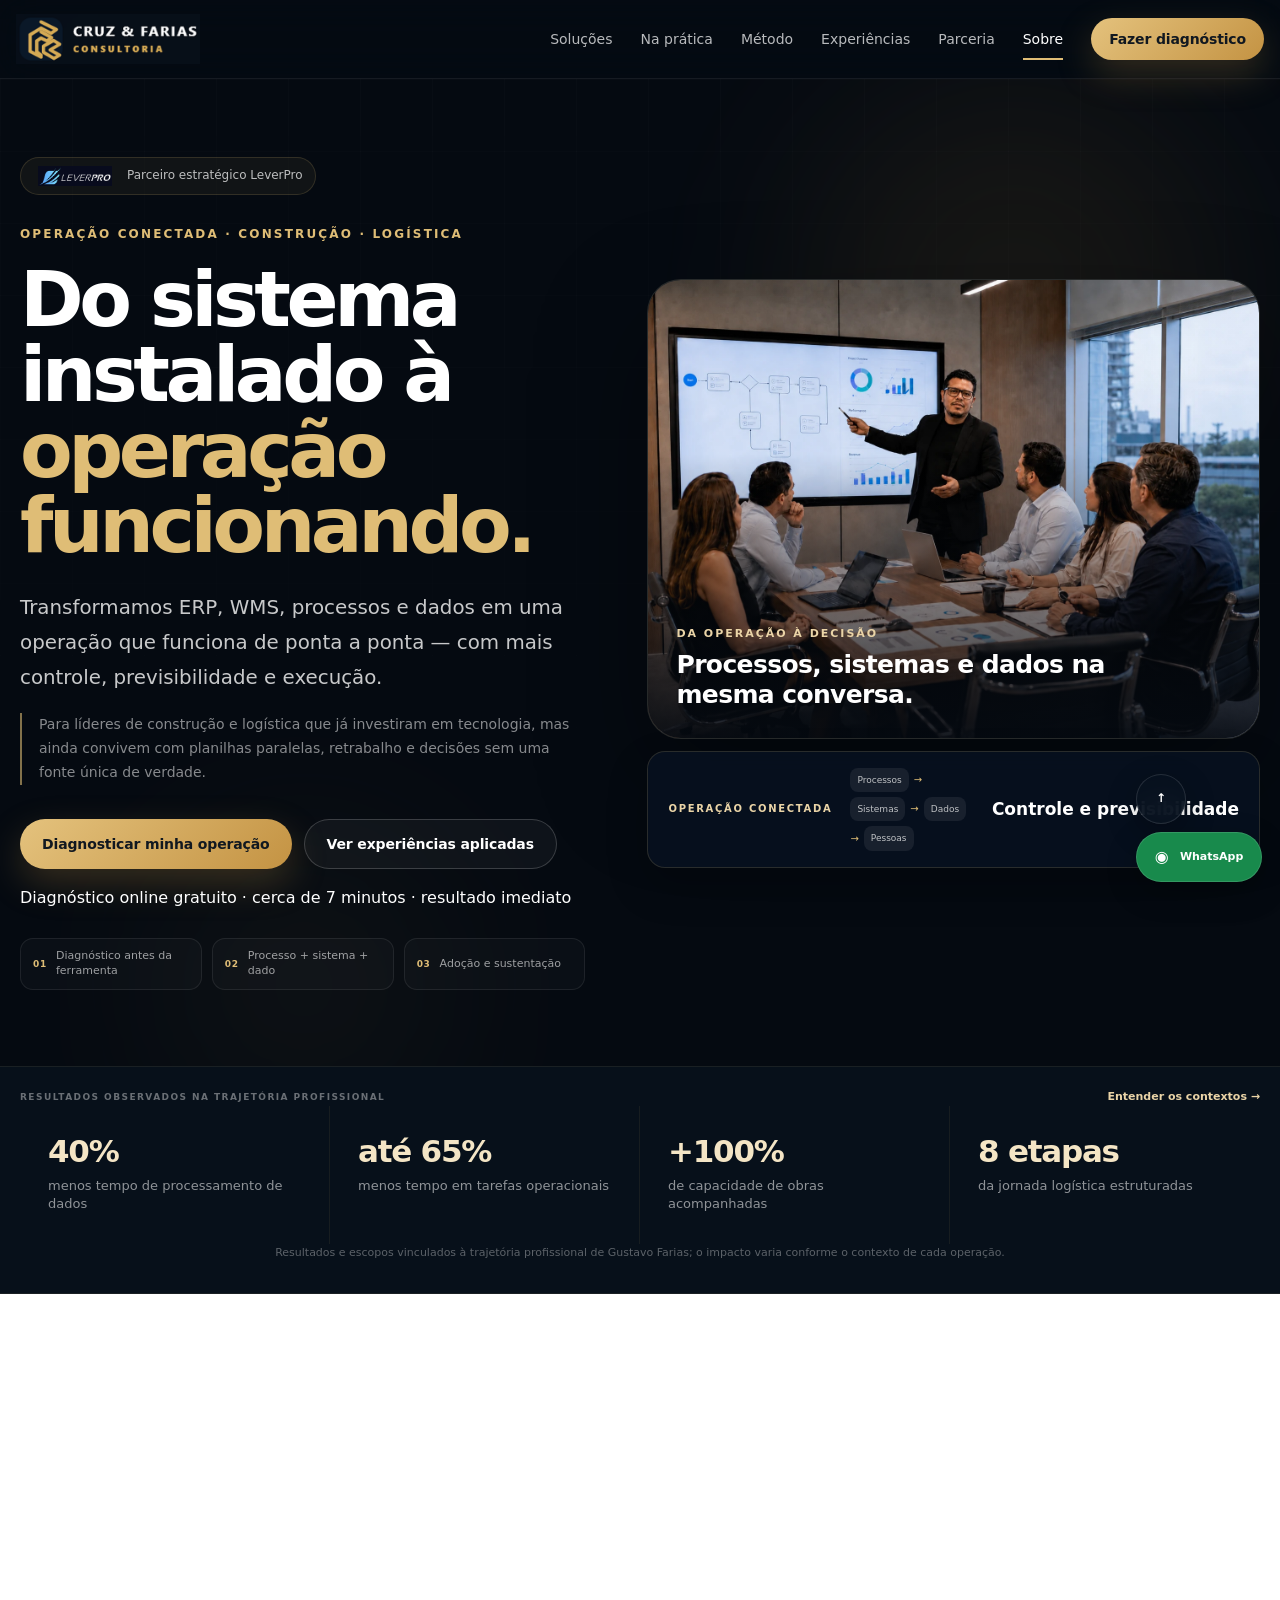
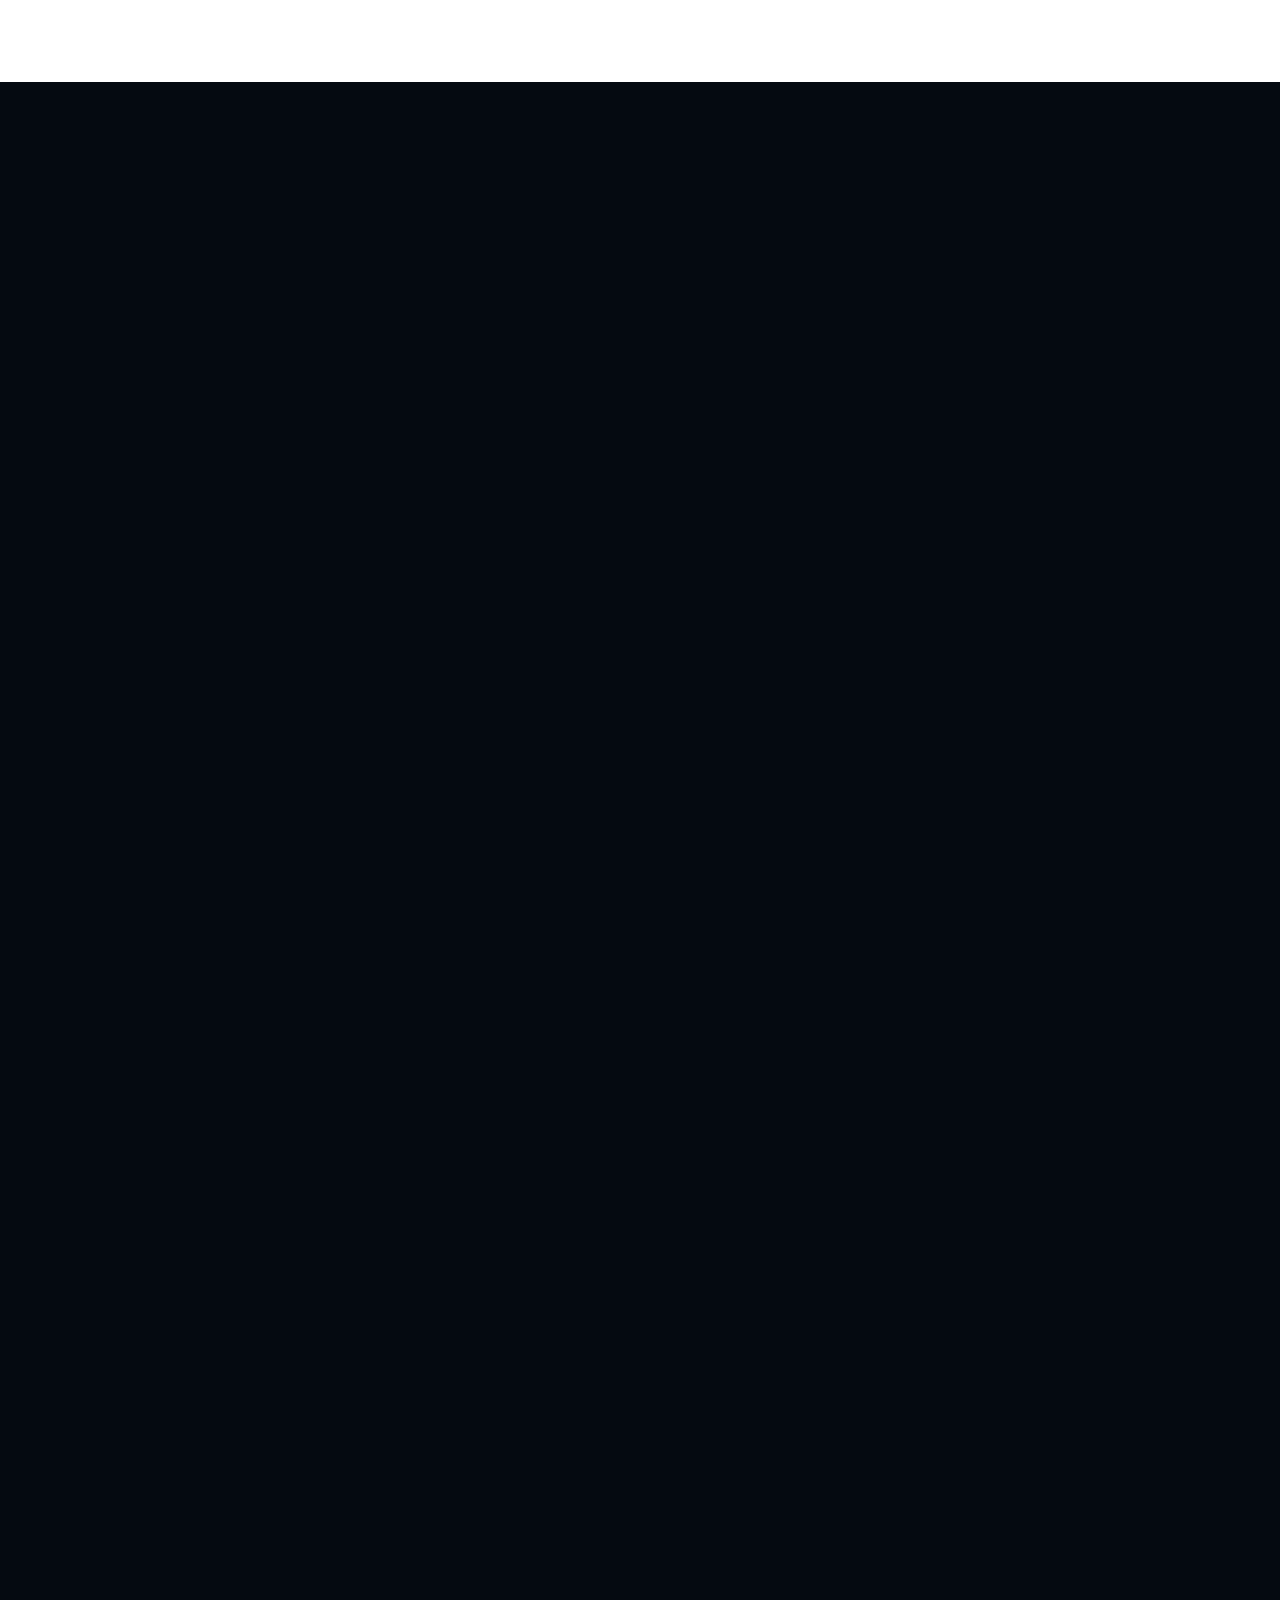
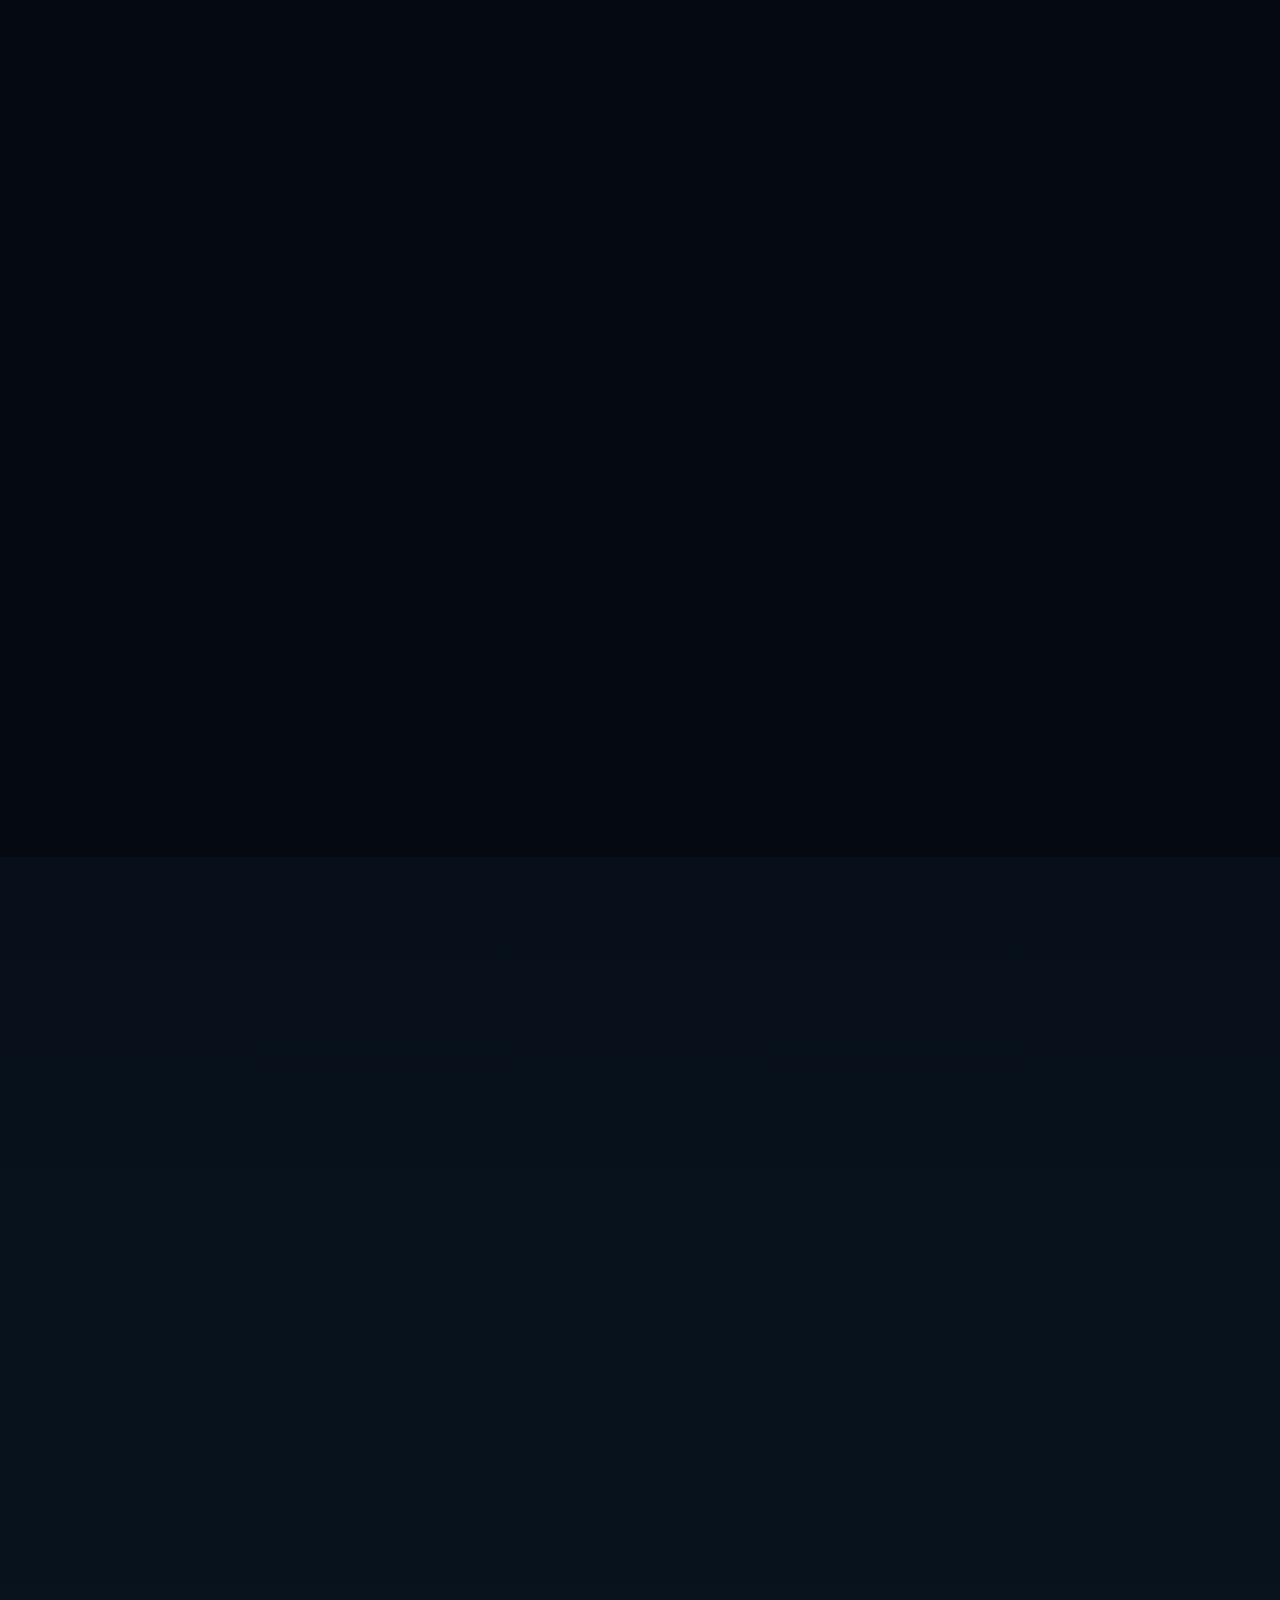
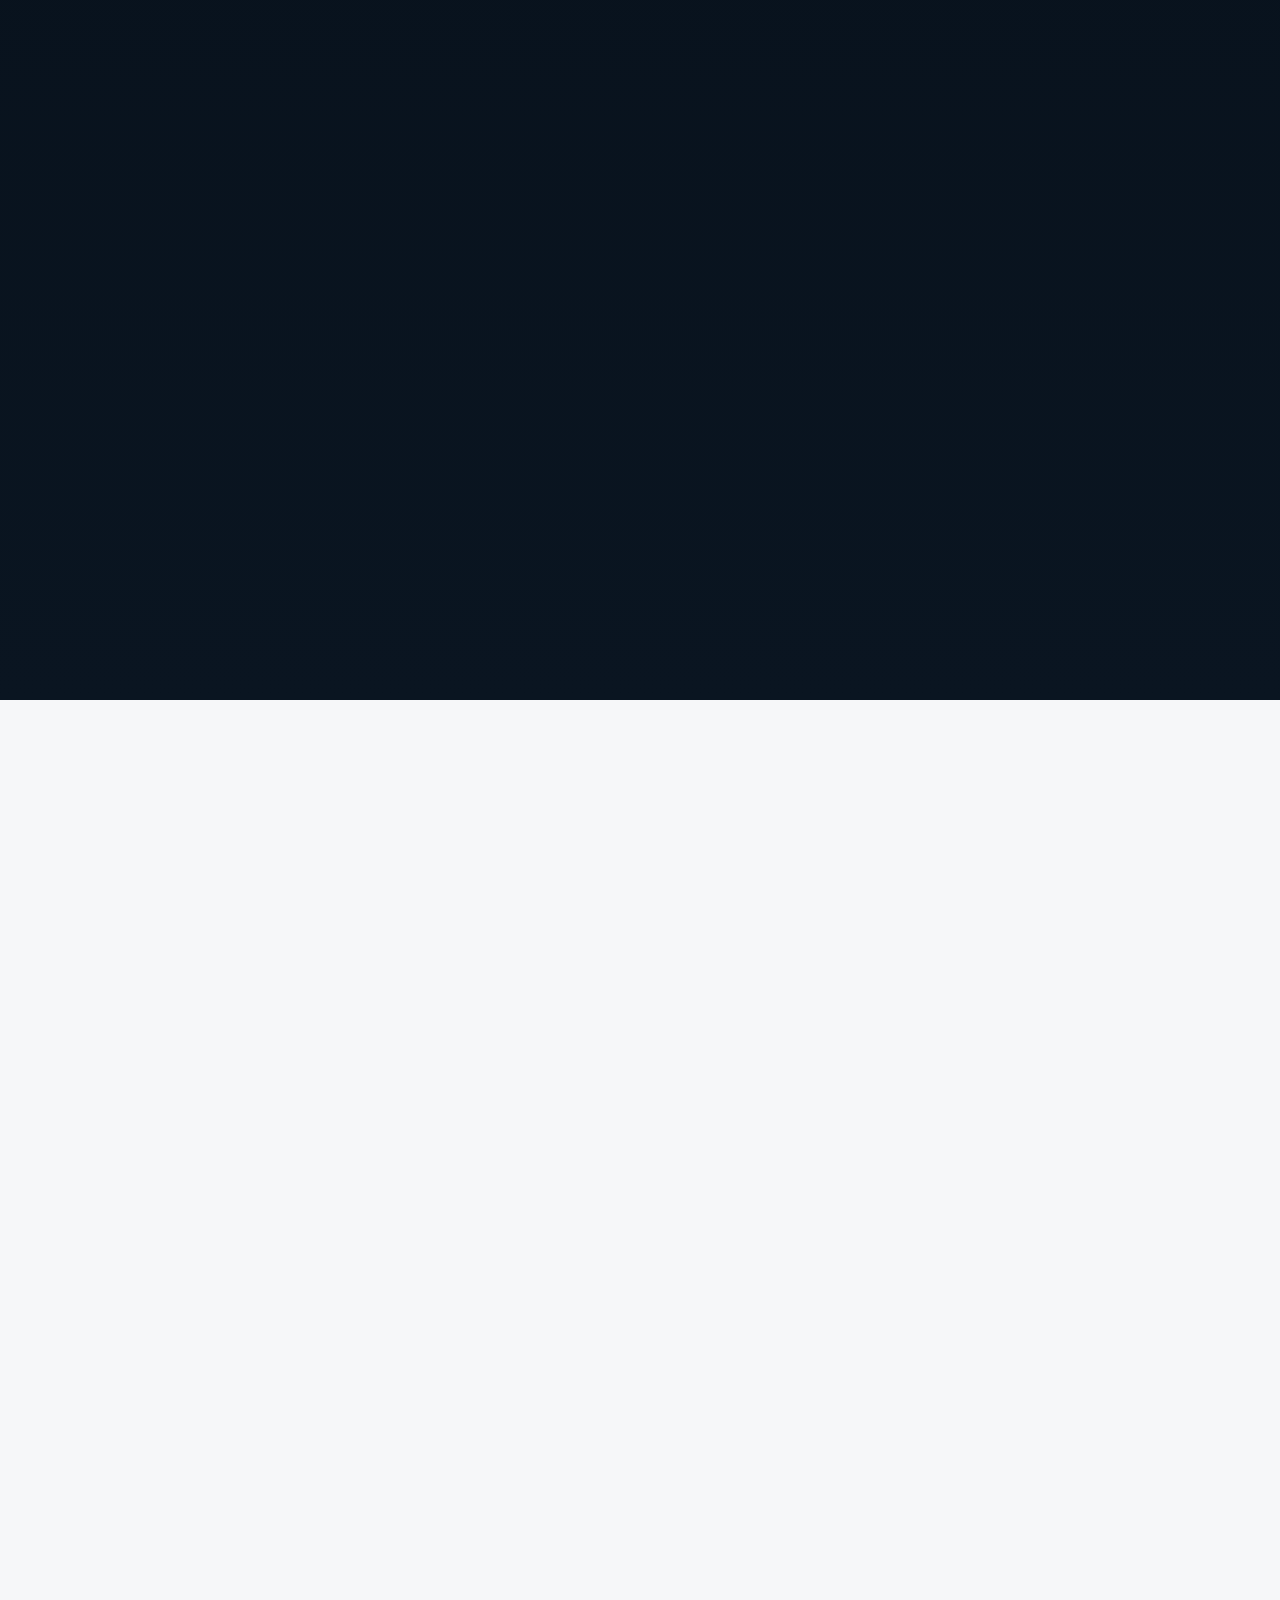
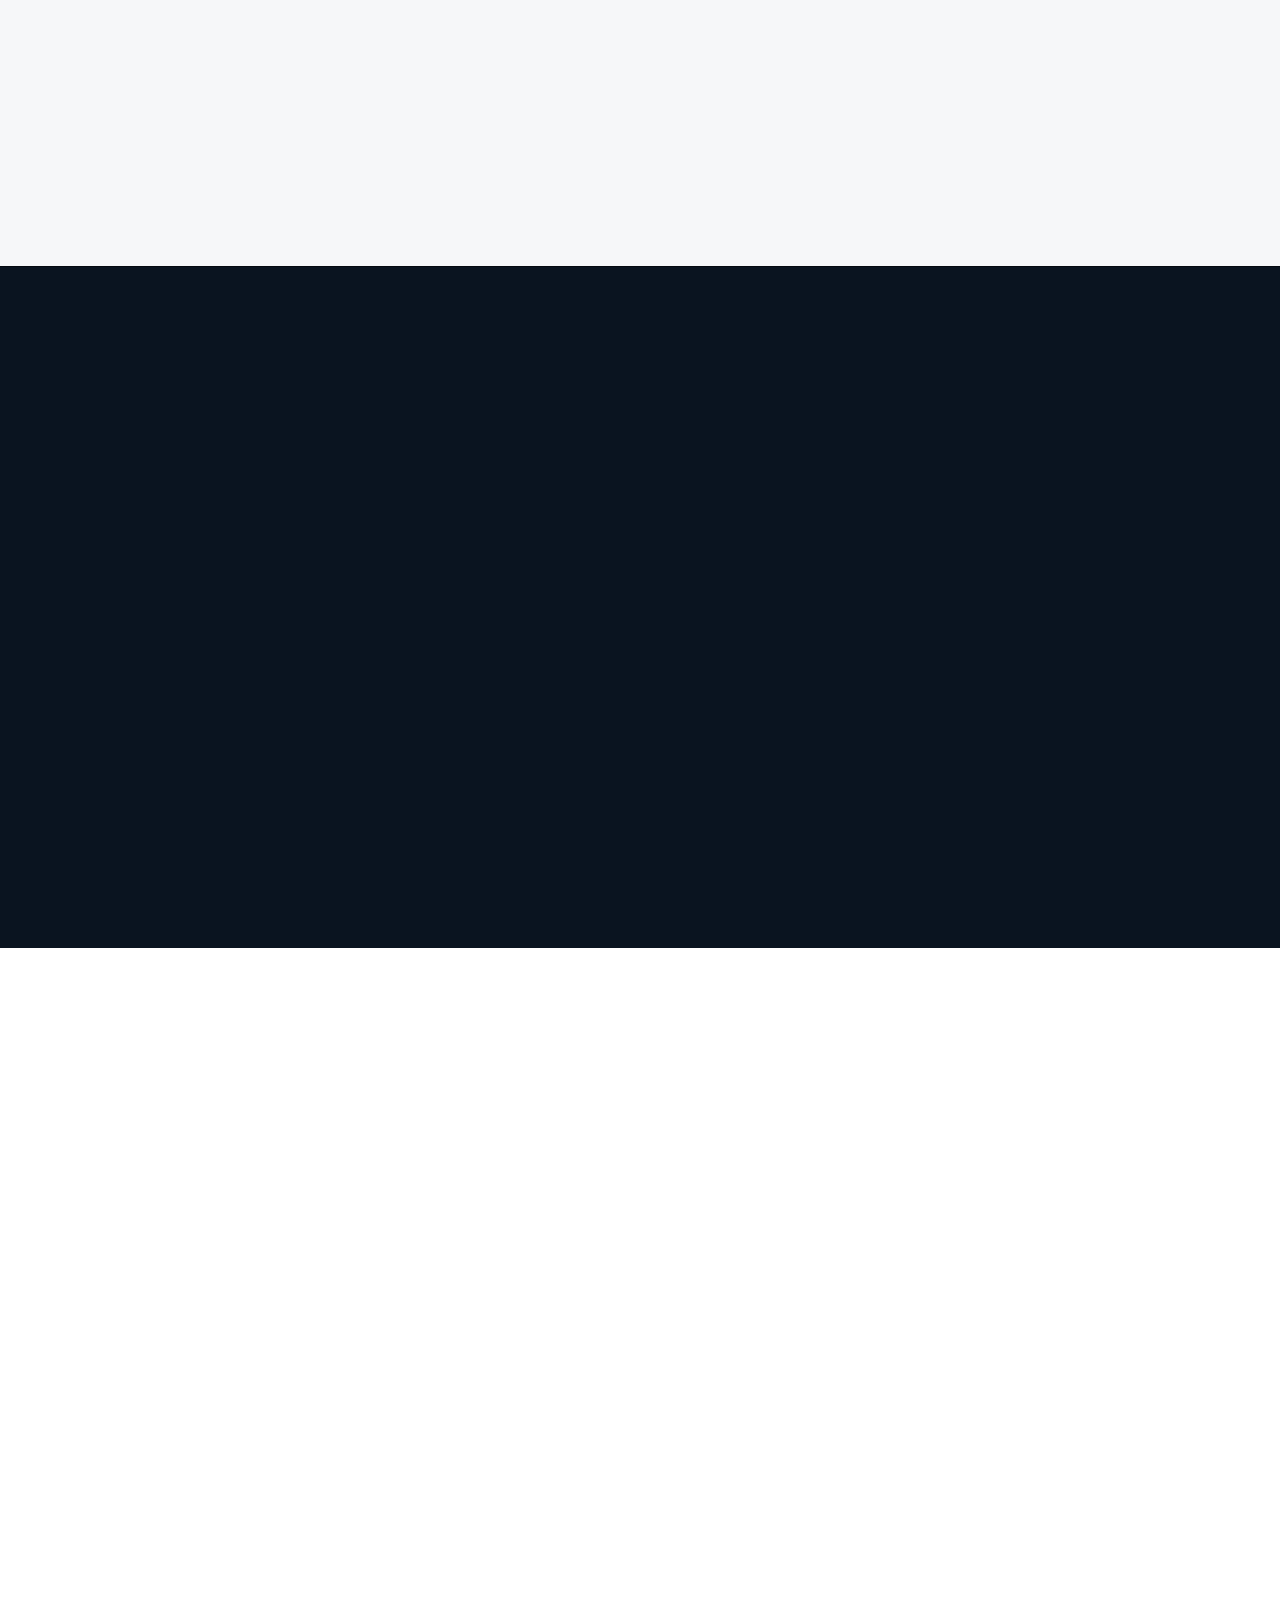
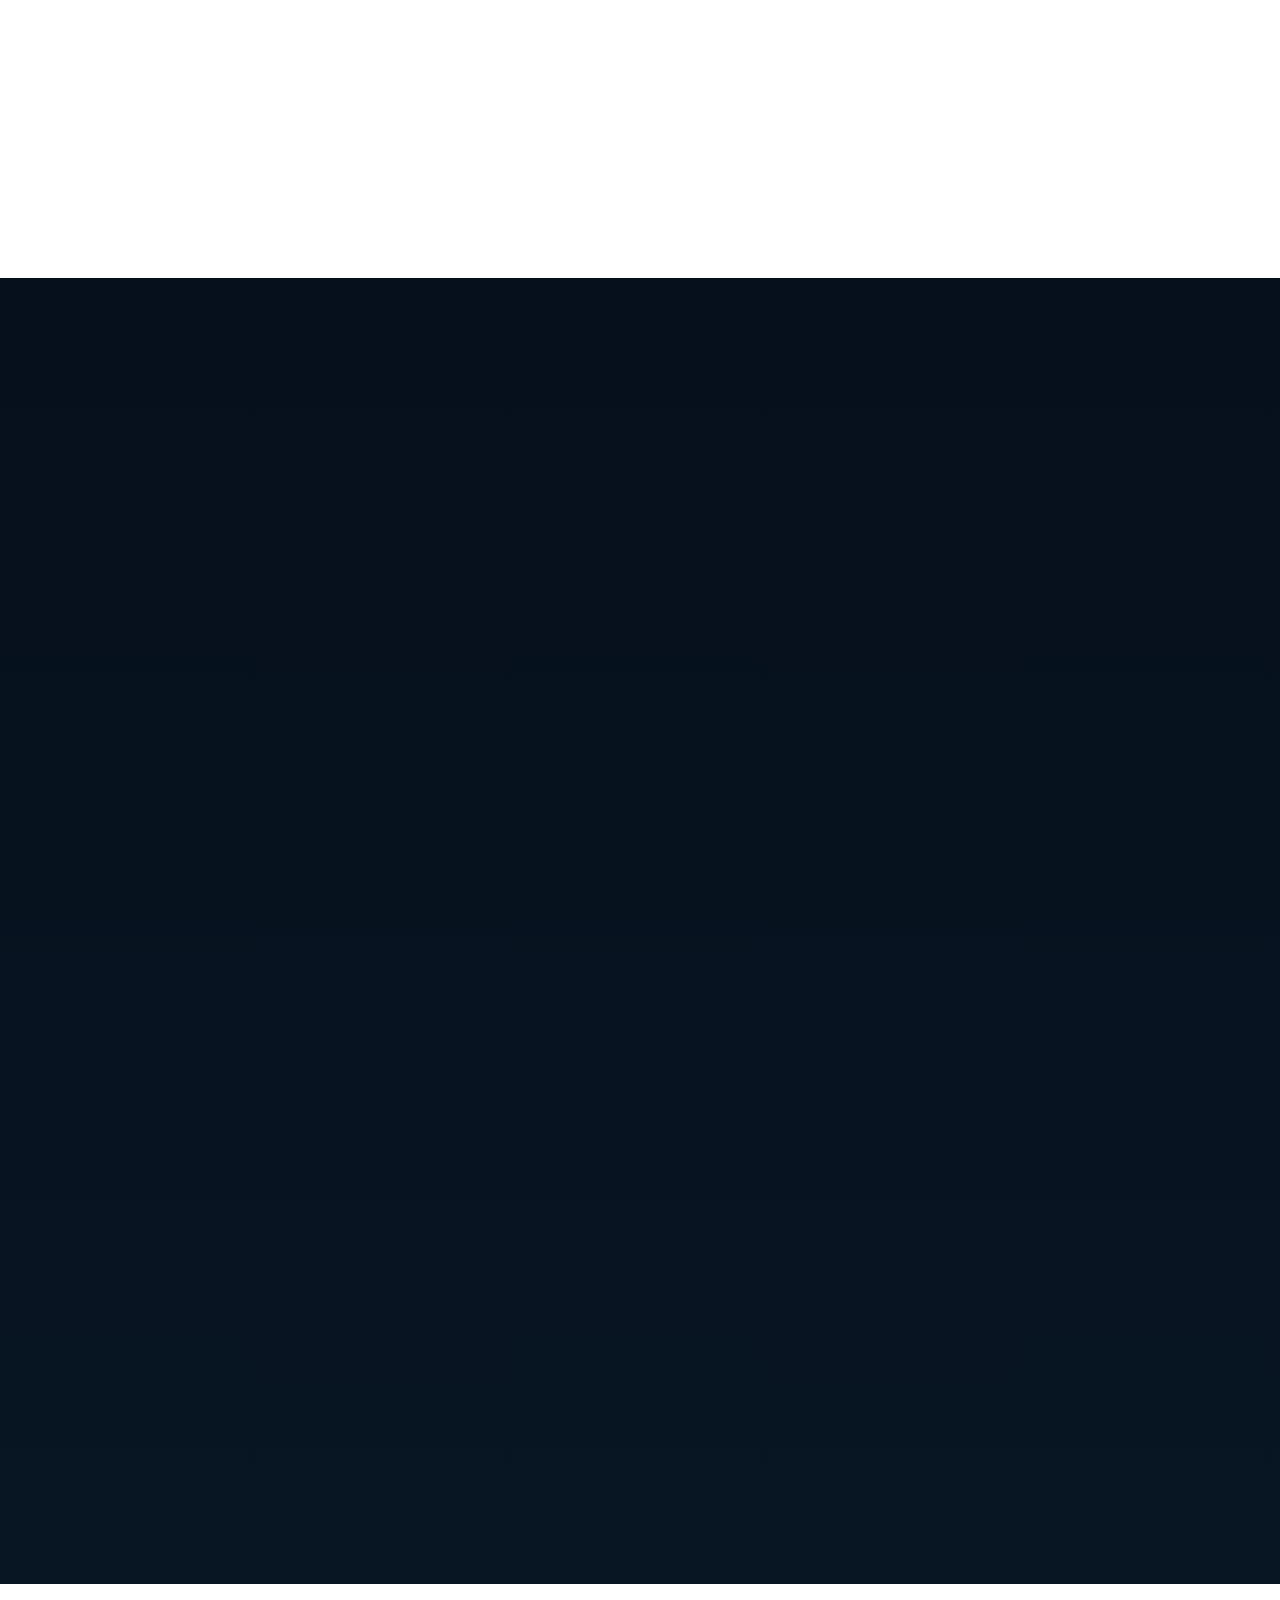
==== commit bf1d5fb0: "Update index.html" ====
--- a/index.html
+++ b/index.html
@@ -210,13 +210,15 @@
 
           <p class="eyebrow">Operação Conectada · Construção · Logística</p>
           <h1>Do sistema instalado à <span>operação funcionando.</span></h1>
-          <p class="hero-lead">Conectamos processos, ERP, WMS, dados, pessoas e governança para transformar tecnologia em controle, previsibilidade e execução.</p>
-          <p class="hero-fit">Para empresas que já investiram em tecnologia, mas ainda convivem com planilhas paralelas, retrabalho, informação fragmentada e baixa aderência dos sistemas à rotina real.</p>
+          <p class="hero-lead">Transformamos ERP, WMS, processos e dados em uma operação que funciona de ponta a ponta — com mais controle, previsibilidade e execução.</p>
+          <p class="hero-fit">Para líderes de construção e logística que já investiram em tecnologia, mas ainda convivem com planilhas paralelas, retrabalho e decisões sem uma fonte única de verdade.</p>
 
           <div class="hero-actions">
-            <a class="button button-primary" data-diagnostic data-placement="hero" href="https://diagnostico-pi-one.vercel.app/">Descobrir onde a operação perde valor</a>
+            <a class="button button-primary" data-diagnostic data-placement="hero" href="https://diagnostico-pi-one.vercel.app/">Diagnosticar minha operação</a>
             <a class="button button-ghost" href="#experiencias">Ver experiências aplicadas</a>
           </div>
+
+          <p class="hero-microcopy">Diagnóstico online gratuito · cerca de 7 minutos · resultado imediato</p>
 
           <div class="hero-trust" aria-label="Como trabalhamos">
             <span><b>01</b> Diagnóstico antes da ferramenta</span>
@@ -502,8 +504,8 @@
         <div class="cases-heading reveal">
           <div>
             <p class="eyebrow">Experiência em ambientes reais</p>
-            <h2>Conhecimento técnico com leitura da operação.</h2>
-            <p class="section-lead">Selecione um contexto para visualizar desafio, atuação, valor aplicado e tecnologias.</p>
+            <h2>Experiência aplicada onde processo, sistema e operação se encontram.</h2>
+            <p class="section-lead">Explore contextos reais da trajetória profissional e veja como o trabalho conecta desafio, atuação e impacto operacional.</p>
           </div>
           <aside class="cases-summary"><small>TRAJETÓRIA APLICADA</small><strong>6 contextos profissionais</strong><p>Os cases são apresentados com transparência sobre a natureza da experiência.</p></aside>
         </div>
@@ -681,11 +683,11 @@
       <div class="container final-cta-box reveal">
         <div>
           <p class="eyebrow">Próximo passo</p>
-          <h2>Seu próximo investimento pode não ser outro software.</h2>
-          <p>Em aproximadamente 7 minutos, identifique sinais de retrabalho, controles paralelos, baixa utilização dos sistemas e fragilidade das informações — antes de decidir onde investir.</p>
+          <h2>Antes de investir em outro sistema, descubra onde a operação realmente perde valor.</h2>
+          <p>Em cerca de 7 minutos, identifique sinais de retrabalho, controles paralelos, baixa utilização dos sistemas e fragilidade das informações. Você recebe uma leitura inicial para priorizar o próximo passo com mais clareza.</p>
         </div>
         <div class="final-actions">
-          <a class="button button-primary" data-diagnostic data-placement="final" href="https://diagnostico-pi-one.vercel.app/">Fazer diagnóstico gratuito</a>
+          <a class="button button-primary" data-diagnostic data-placement="final" href="https://diagnostico-pi-one.vercel.app/">Diagnosticar minha operação</a>
           <a class="button button-ghost" data-whatsapp data-message="Olá, Gustavo. Conheci o site da Cruz & Farias e gostaria de conversar sobre minha operação." href="https://wa.me/5516991940396">Conversar pelo WhatsApp</a>
         </div>
       </div>
--- a/styles.css
+++ b/styles.css
@@ -1024,3 +1024,41 @@
   .method-photo { min-height:0; aspect-ratio:3/2; }
   .method-photo img { width:100%; height:100%; min-height:0; object-fit:cover; object-position:center; }
 }
+
+
+/* ==========================================================
+   FOTOS OPERACIONAIS — AJUSTE 21/08/2026
+   As novas imagens foram produzidas em 4:3 para encaixar
+   integralmente nos cards, evitando faixas e cortes agressivos.
+   ========================================================== */
+.practice-photo-card img {
+  object-fit: cover;
+  object-position: center center;
+}
+
+.hero-photo-card img {
+  object-position: center center;
+}
+
+@media (min-width: 681px) {
+  .practice-photo-card {
+    aspect-ratio: 4 / 3;
+  }
+}
+
+/* O workshop do Método também é 4:3 e deve mostrar a equipe completa. */
+.method-photo {
+  aspect-ratio: 4 / 3;
+}
+.method-photo img {
+  width: 100%;
+  height: 100%;
+  object-fit: cover;
+  object-position: center center;
+}
+
+@media (min-width:1181px) {
+  .method-photo {
+    aspect-ratio: 4 / 3;
+  }
+}
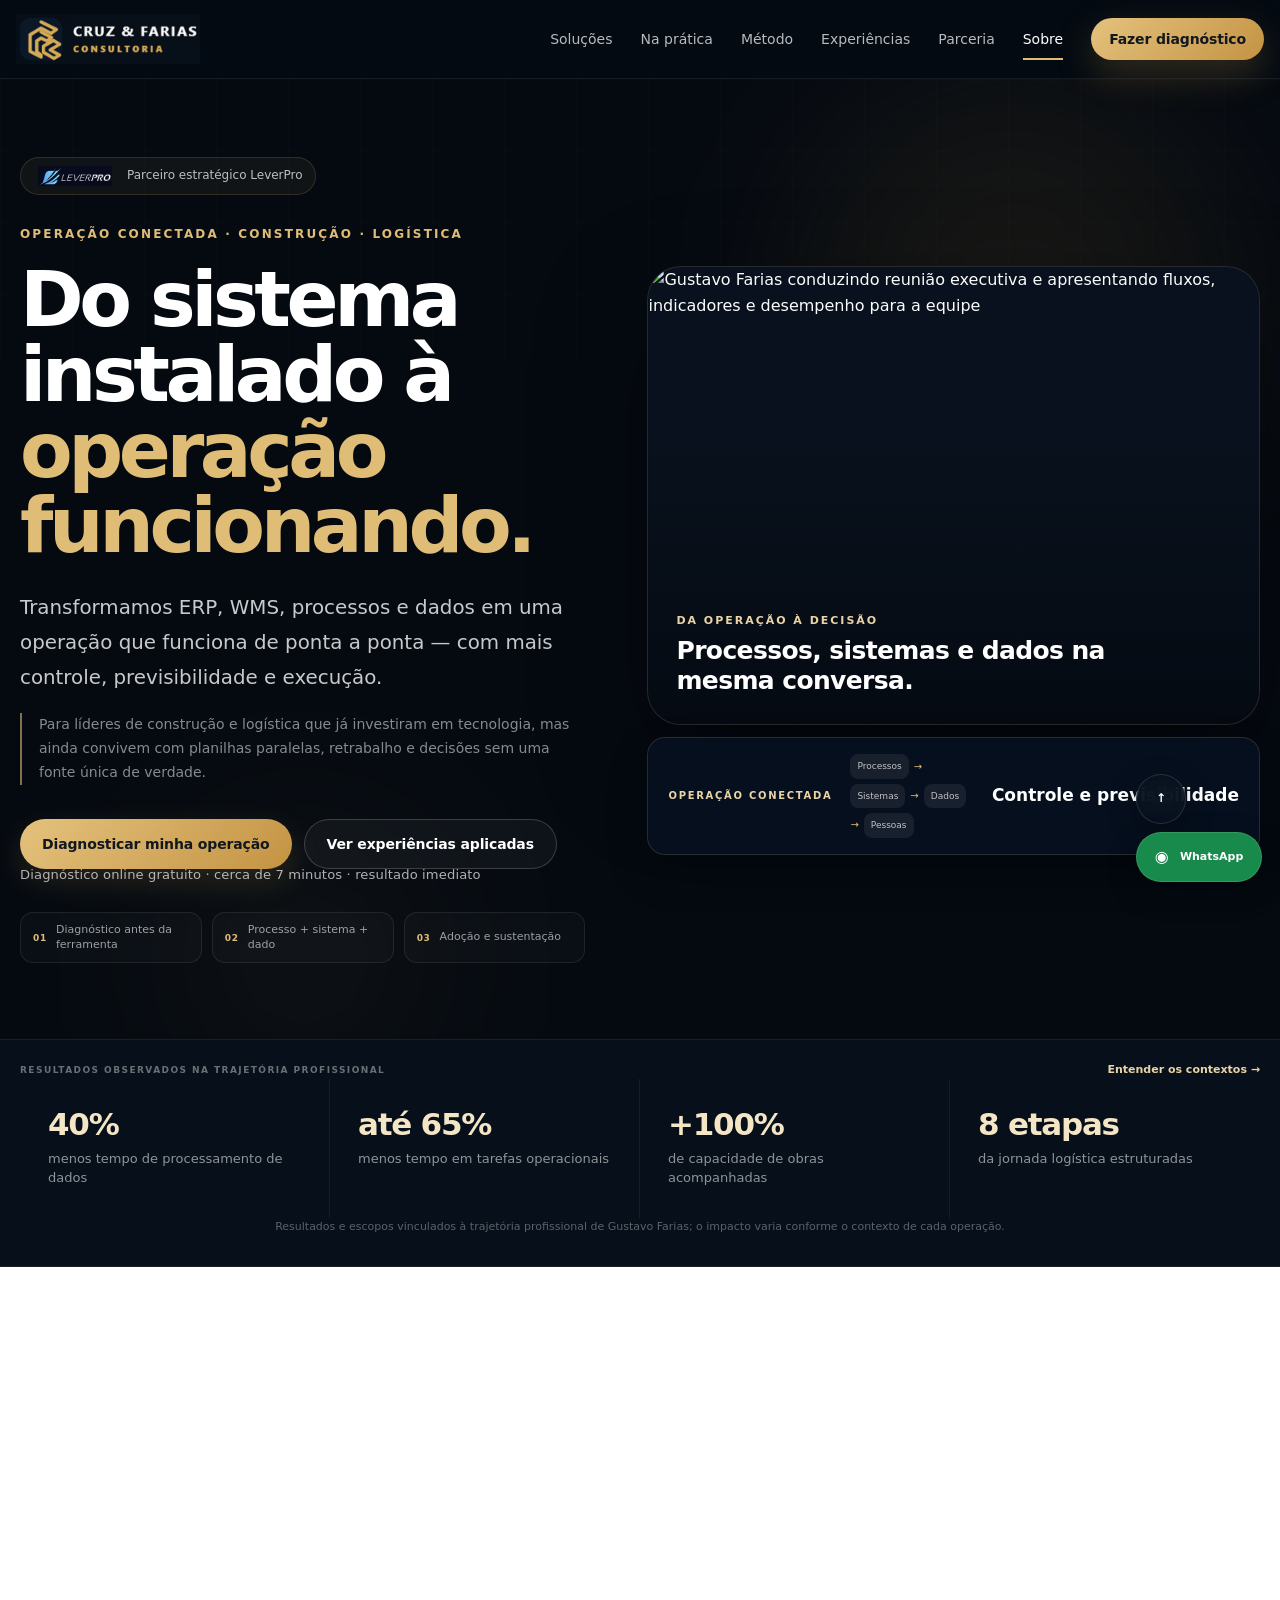
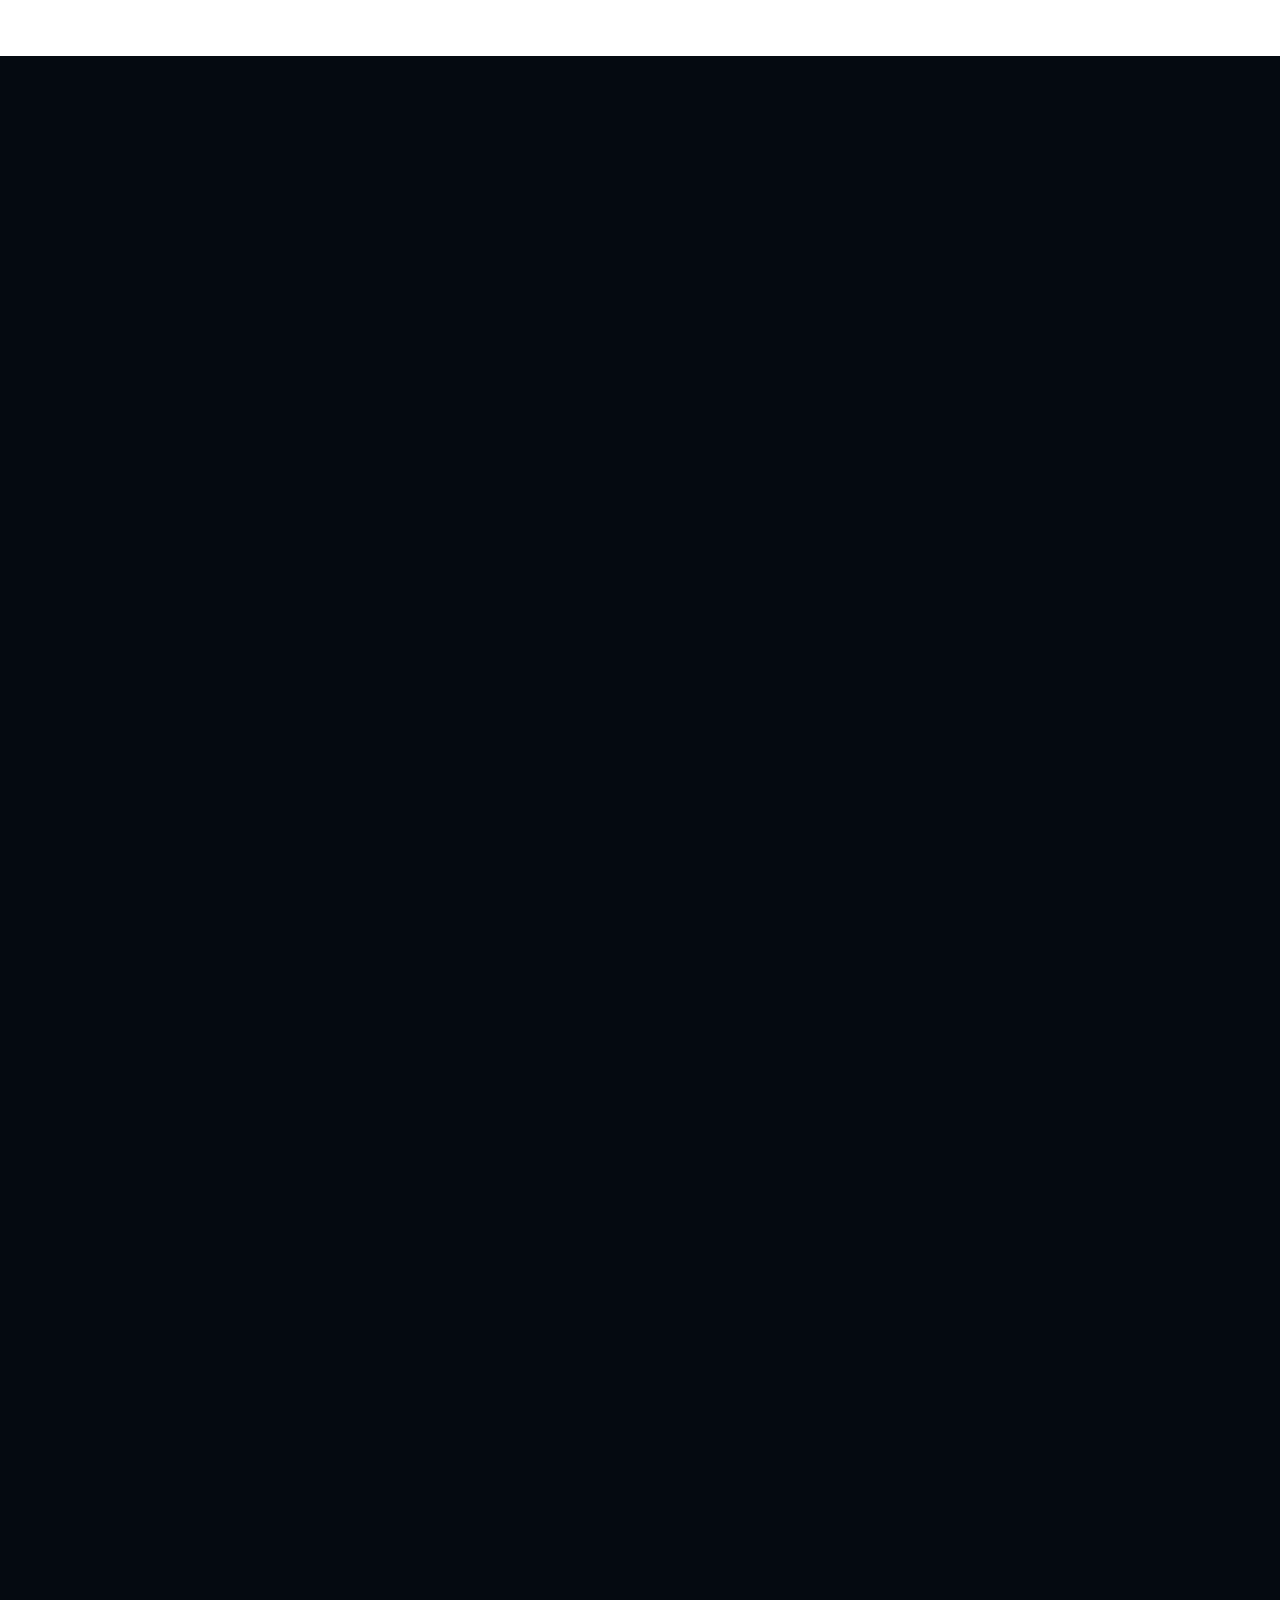
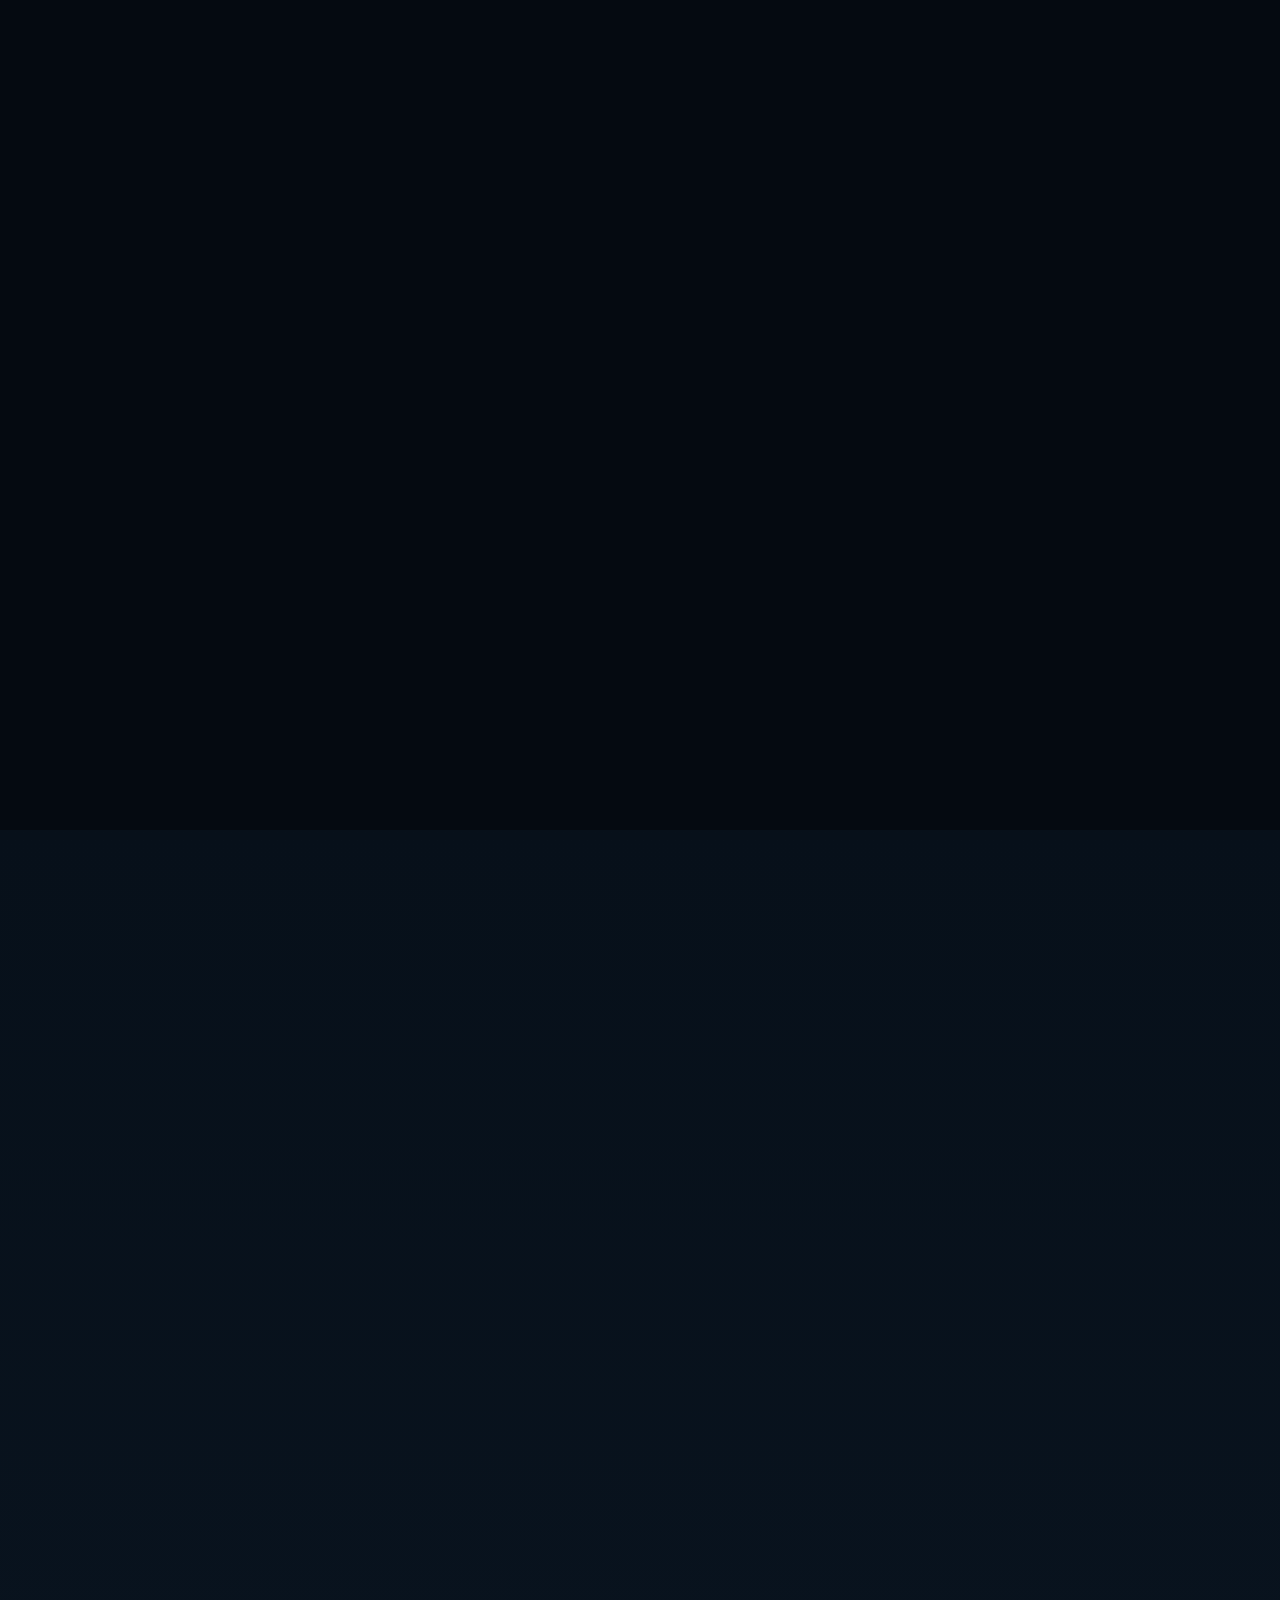
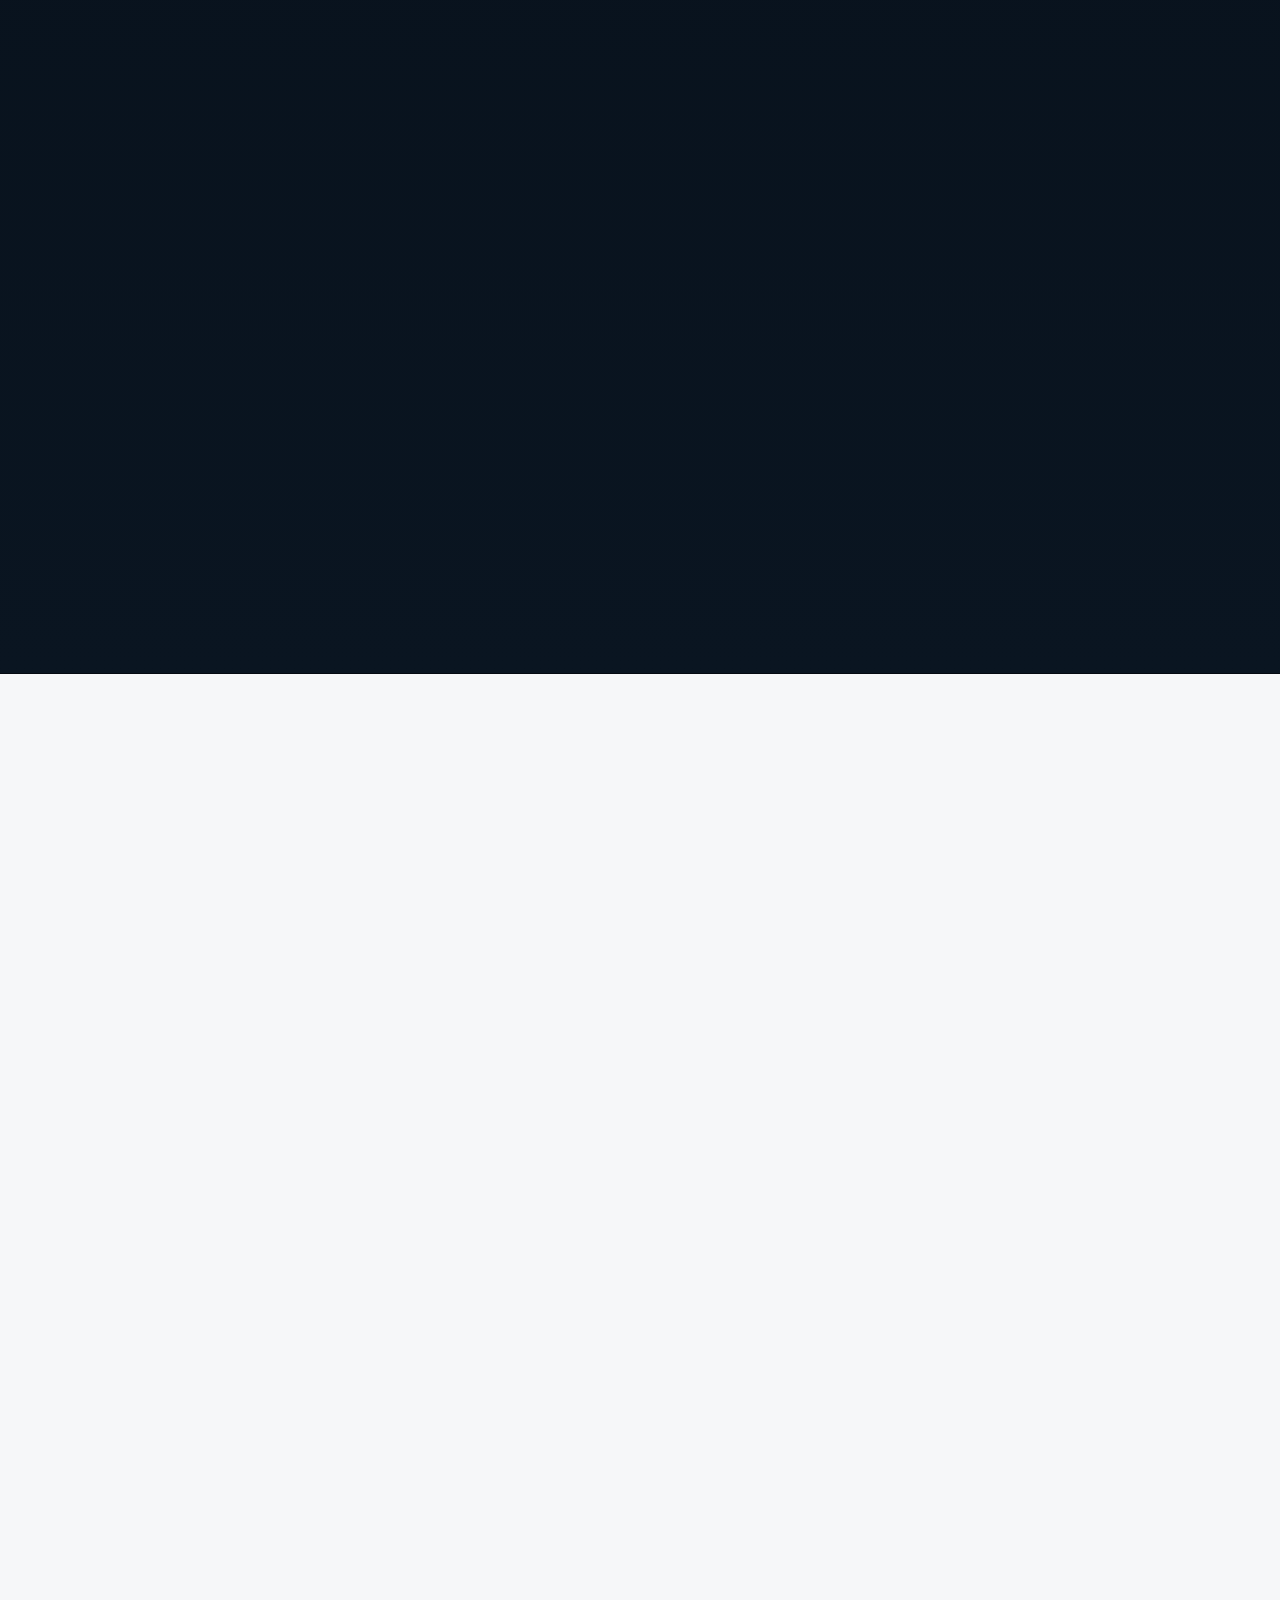
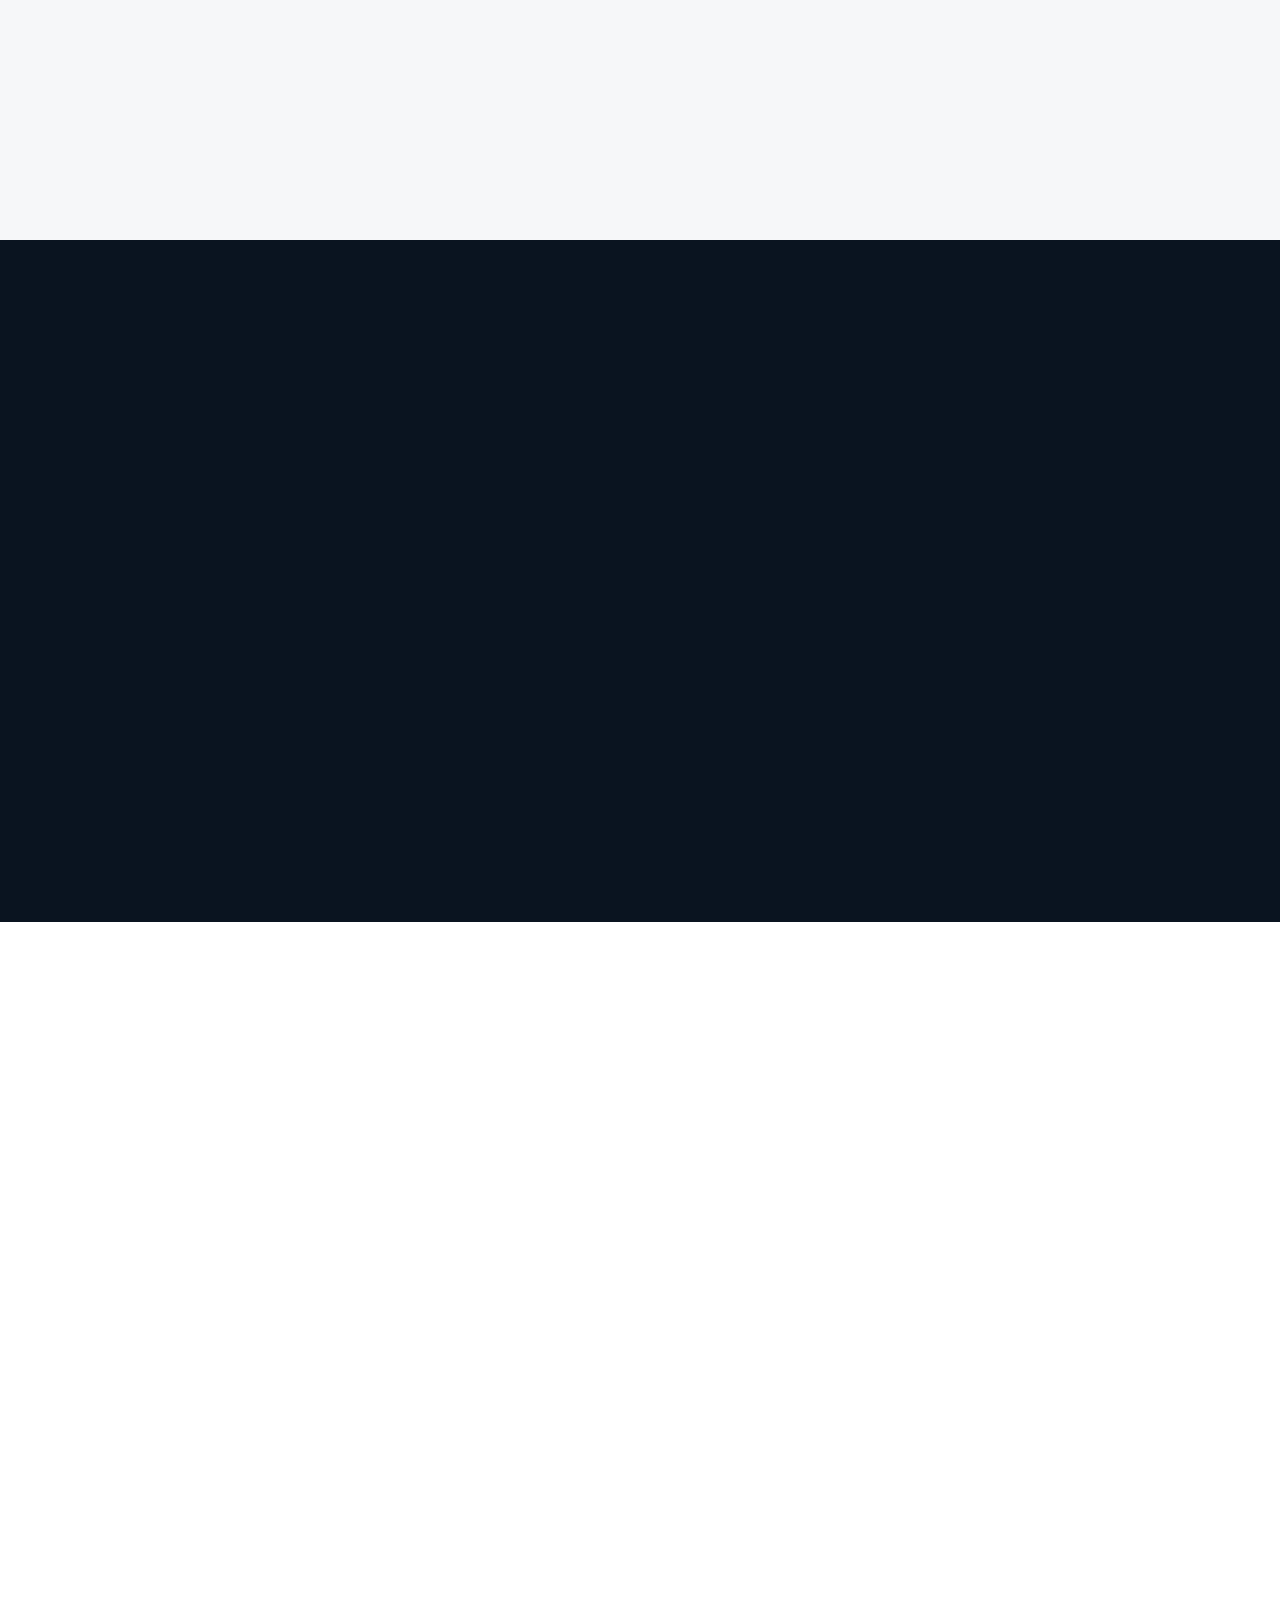
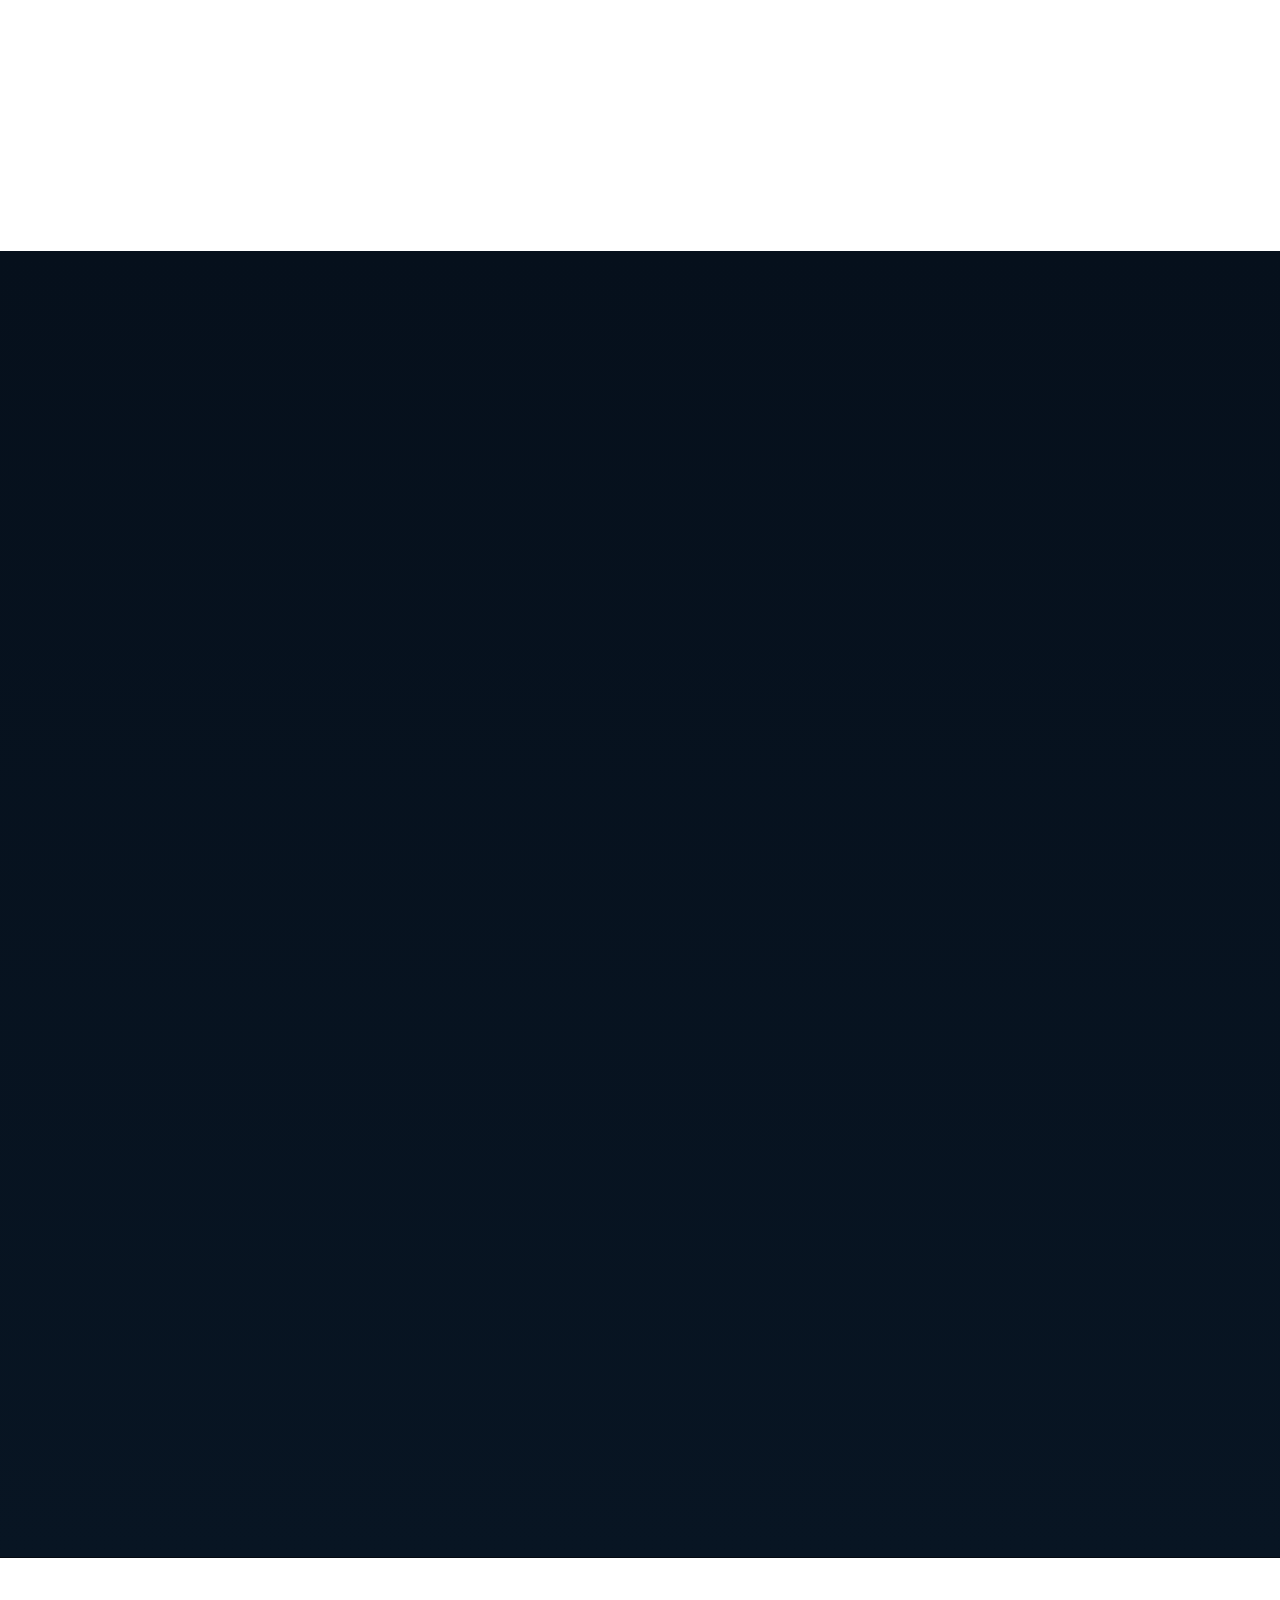
==== commit 6030d2ef: "Update index.html" ====
--- a/index.html
+++ b/index.html
@@ -20,7 +20,7 @@
   <link rel="manifest" href="site.webmanifest">
 
   <!-- A imagem crítica agora é a imagem do Hero, não a foto da seção Sobre -->
-  <link rel="preload" href="assets/portfolio/hero-reuniao-executiva.webp" as="image" type="image/webp" fetchpriority="high">
+  <link rel="preload" href="assets/portfolio/gustavo-reuniao-executiva.webp" as="image" type="image/webp" fetchpriority="high">
 
   <meta property="og:locale" content="pt_BR">
   <meta property="og:type" content="website">
@@ -86,7 +86,7 @@
         "name": "Gustavo Henrique Farias",
         "url": "https://www.cruzfarias.com.br/#sobre",
         "jobTitle": "Especialista em Operação Conectada",
-        "image": "https://www.cruzfarias.com.br/assets/portfolio/gustavo-executivo.webp",
+        "image": "https://www.cruzfarias.com.br/assets/portfolio/gustavo-executivo-preto.webp",
         "worksFor": {"@id": "https://www.cruzfarias.com.br/#organization"},
         "sameAs": [
           "https://www.linkedin.com/in/gustavohenriquefarias/",
@@ -230,8 +230,8 @@
         <div class="hero-visual reveal">
           <figure class="hero-photo-card">
             <img
-              src="assets/portfolio/hero-reuniao-executiva.webp"
-              alt="Gustavo Farias conduzindo reunião executiva com apresentação de processos e indicadores"
+              src="assets/portfolio/gustavo-reuniao-executiva.webp"
+              alt="Gustavo Farias conduzindo reunião executiva e apresentando fluxos, indicadores e desempenho para a equipe"
               width="1448"
               height="1086"
               fetchpriority="high"
@@ -361,7 +361,7 @@
         <div class="practice-premium-grid">
           <article class="practice-story practice-story-main reveal">
             <div class="practice-story-visual image-safe">
-              <img src="assets/portfolio/reuniao-solucao.webp" alt="Gustavo Farias em reunião de trabalho discutindo indicadores, processos e prioridades com a equipe" width="1537" height="1023" loading="lazy" decoding="async">
+              <img src="assets/portfolio/gustavo-obra-equipe.webp" alt="Gustavo Farias alinhando execução com equipe de obra e analisando informações em tablet no campo" width="1448" height="1086" loading="lazy" decoding="async">
             </div>
             <div class="practice-story-copy">
               <small>EXECUÇÃO APLICADA</small>
@@ -376,22 +376,22 @@
           </article>
 
           <article class="practice-photo-card reveal image-safe">
-            <img src="assets/portfolio/processos-workshop.webp" alt="Gustavo Farias conduzindo workshop de processos com equipe em sala de reunião" width="1448" height="1086" loading="lazy" decoding="async">
+            <img src="assets/portfolio/gustavo-processos-workshop.webp" alt="Gustavo Farias conduzindo workshop colaborativo de processos com equipe em sala de reunião" width="1448" height="1086" loading="lazy" decoding="async">
             <div class="practice-photo-caption"><small>PROCESSOS</small><strong>Desenhar com quem executa.</strong></div>
           </article>
 
           <article class="practice-photo-card reveal image-safe">
-            <img src="assets/portfolio/treinamento-equipe-real.webp" alt="Treinamento presencial com equipe, reforçando adoção e aprendizagem" width="1400" height="1050" loading="lazy" decoding="async">
+            <img src="assets/portfolio/gustavo-reuniao-executiva.webp" alt="Gustavo Farias conduzindo apresentação executiva com equipe, reforçando alinhamento e adoção" width="1448" height="1086" loading="lazy" decoding="async">
             <div class="practice-photo-caption"><small>PESSOAS</small><strong>Adoção construída com o time.</strong></div>
           </article>
 
           <article class="practice-photo-card reveal image-safe">
-            <img src="assets/portfolio/logistica-equipe.webp" alt="Gustavo Farias conduzindo alinhamento operacional com equipe dentro de centro logístico" width="1448" height="1086" loading="lazy" decoding="async">
+            <img src="assets/portfolio/gustavo-logistica-equipe.webp" alt="Gustavo Farias conduzindo alinhamento operacional com equipe dentro de centro logístico" width="1448" height="1086" loading="lazy" decoding="async">
             <div class="practice-photo-caption"><small>LOGÍSTICA</small><strong>Gestão no chão da operação.</strong></div>
           </article>
 
           <article class="practice-photo-card reveal image-safe">
-            <img src="assets/portfolio/construcao-equipe.webp" alt="Gustavo Farias revisando informações de obra com equipe de campo usando tablet e EPIs" width="1448" height="1086" loading="lazy" decoding="async">
+            <img src="assets/portfolio/gustavo-obra-notebook.webp" alt="Gustavo Farias em obra utilizando notebook, capacete e colete de segurança para acompanhar a operação" width="1448" height="1086" loading="lazy" decoding="async">
             <div class="practice-photo-caption"><small>CONSTRUÇÃO</small><strong>Decisão conectada ao campo.</strong></div>
           </article>
         </div>
@@ -436,7 +436,7 @@
         </div>
 
         <aside class="method-photo reveal">
-          <img src="assets/portfolio/processos-workshop.webp" alt="Gustavo Farias conduzindo atividade colaborativa de desenho de processo com a equipe" width="1448" height="1086" loading="lazy" decoding="async">
+          <img src="assets/portfolio/gustavo-processos-workshop.webp" alt="Gustavo Farias conduzindo atividade colaborativa de desenho e transformação de processos com a equipe" width="1448" height="1086" loading="lazy" decoding="async">
           <div class="method-photo-caption">
             <small>DIAGNÓSTICO + DESENHO + EXECUÇÃO</small>
             <strong>O processo futuro nasce da operação real.</strong>
@@ -572,7 +572,7 @@
       <div class="container about-grid">
         <article class="profile-card reveal">
           <div class="profile-visual">
-            <img src="assets/portfolio/gustavo-executivo.webp" alt="Gustavo Farias, fundador da Cruz & Farias Consultoria" width="1086" height="1448" loading="lazy" decoding="async">
+            <img src="assets/portfolio/gustavo-executivo-preto.webp" alt="Gustavo Farias, fundador da Cruz & Farias Consultoria" width="1122" height="1402" loading="lazy" decoding="async">
             <div class="profile-overlay"></div>
             <div class="profile-caption">
               <span>ESPECIALISTA EM OPERAÇÃO CONECTADA</span>
--- a/styles.css
+++ b/styles.css
@@ -1062,3 +1062,31 @@
     aspect-ratio: 4 / 3;
   }
 }
+
+
+/* ===== Lapidação 10/10: conversão, autoridade e leitura ===== */
+.hero-microcopy {
+  margin: -4px 0 18px;
+  font-size: .82rem;
+  line-height: 1.45;
+  color: rgba(255,255,255,.68);
+  letter-spacing: .01em;
+}
+.hero-actions .button-primary, .final-actions .button-primary {
+  box-shadow: 0 12px 32px rgba(188, 150, 73, .18);
+}
+.proof-grid article strong {
+  font-variant-numeric: tabular-nums;
+}
+.case-fact:last-child {
+  position: relative;
+}
+.case-fact:last-child small {
+  letter-spacing: .09em;
+}
+@media (max-width: 760px) {
+  .hero-microcopy { margin-top: -2px; font-size: .78rem; }
+  .hero-actions .button { width: 100%; justify-content: center; text-align: center; }
+  .final-actions .button { width: 100%; justify-content: center; text-align: center; }
+  .proof-note { max-width: 34rem; }
+}
